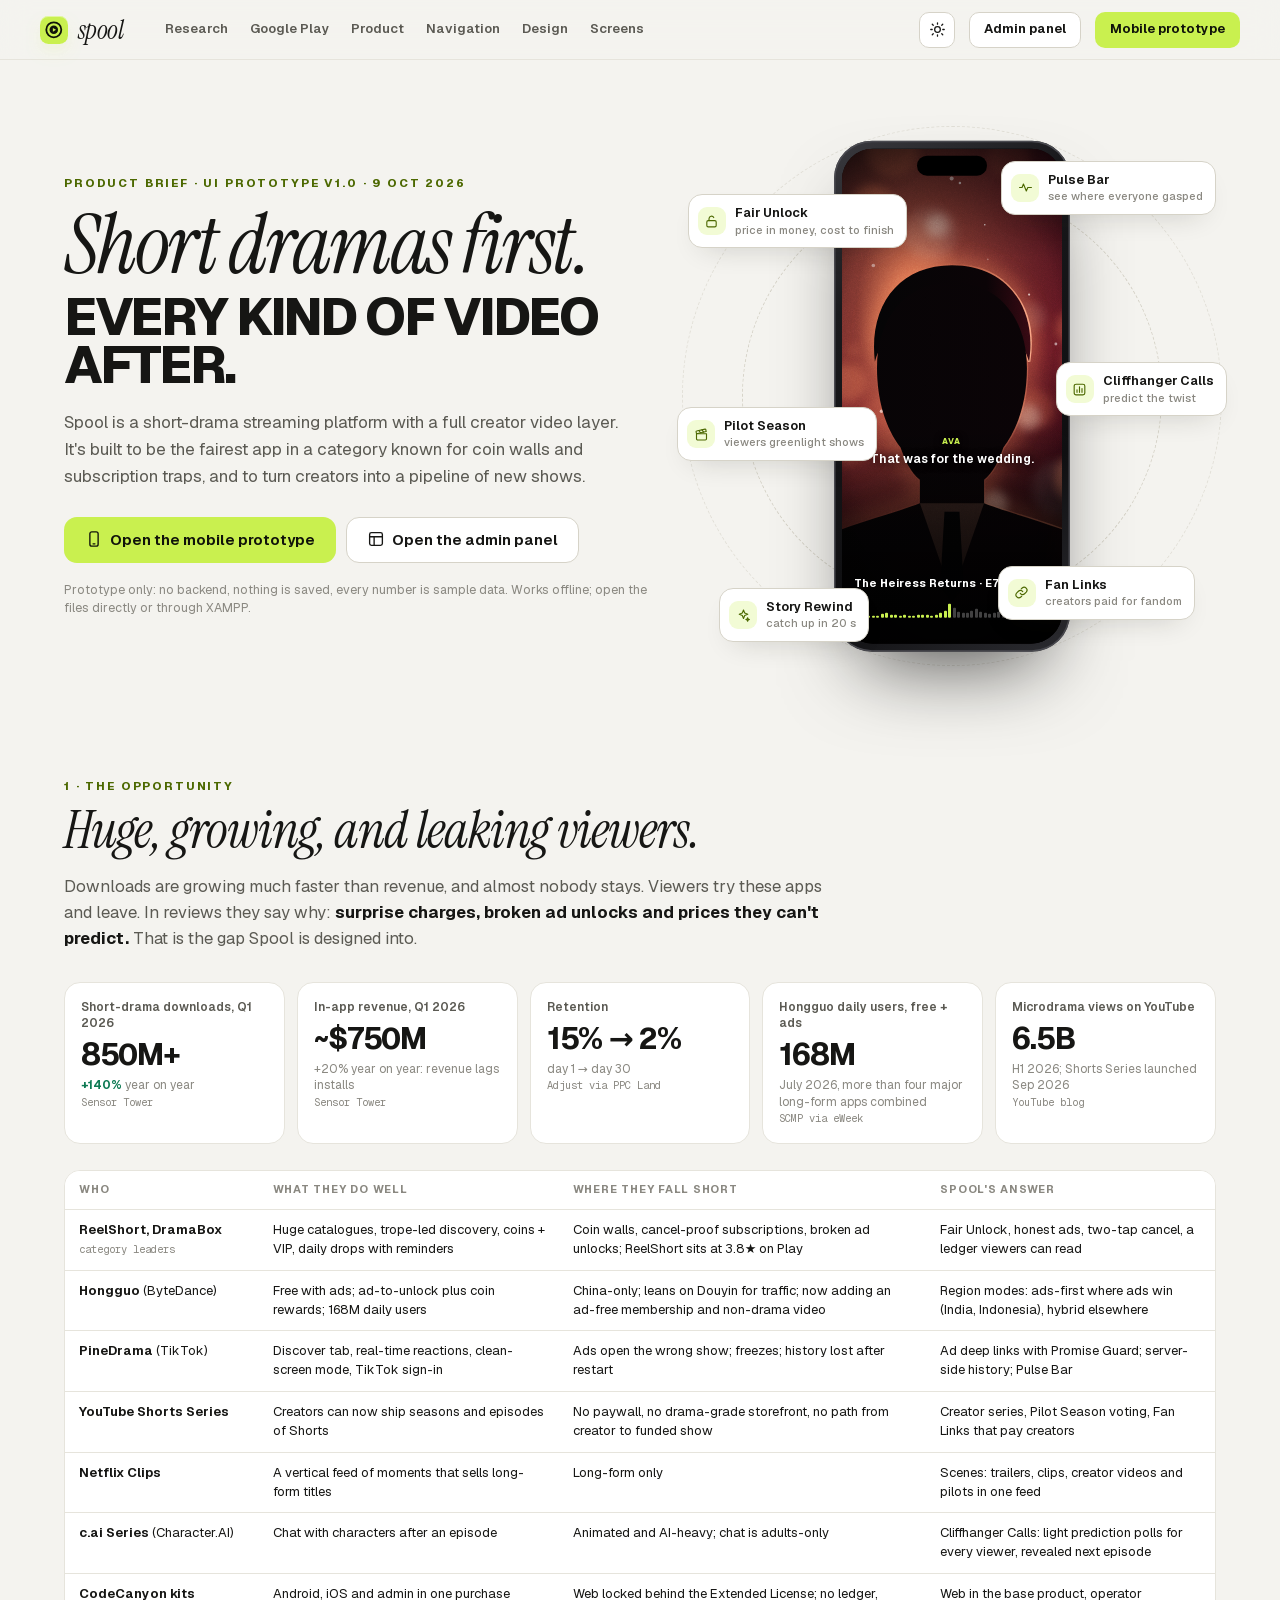
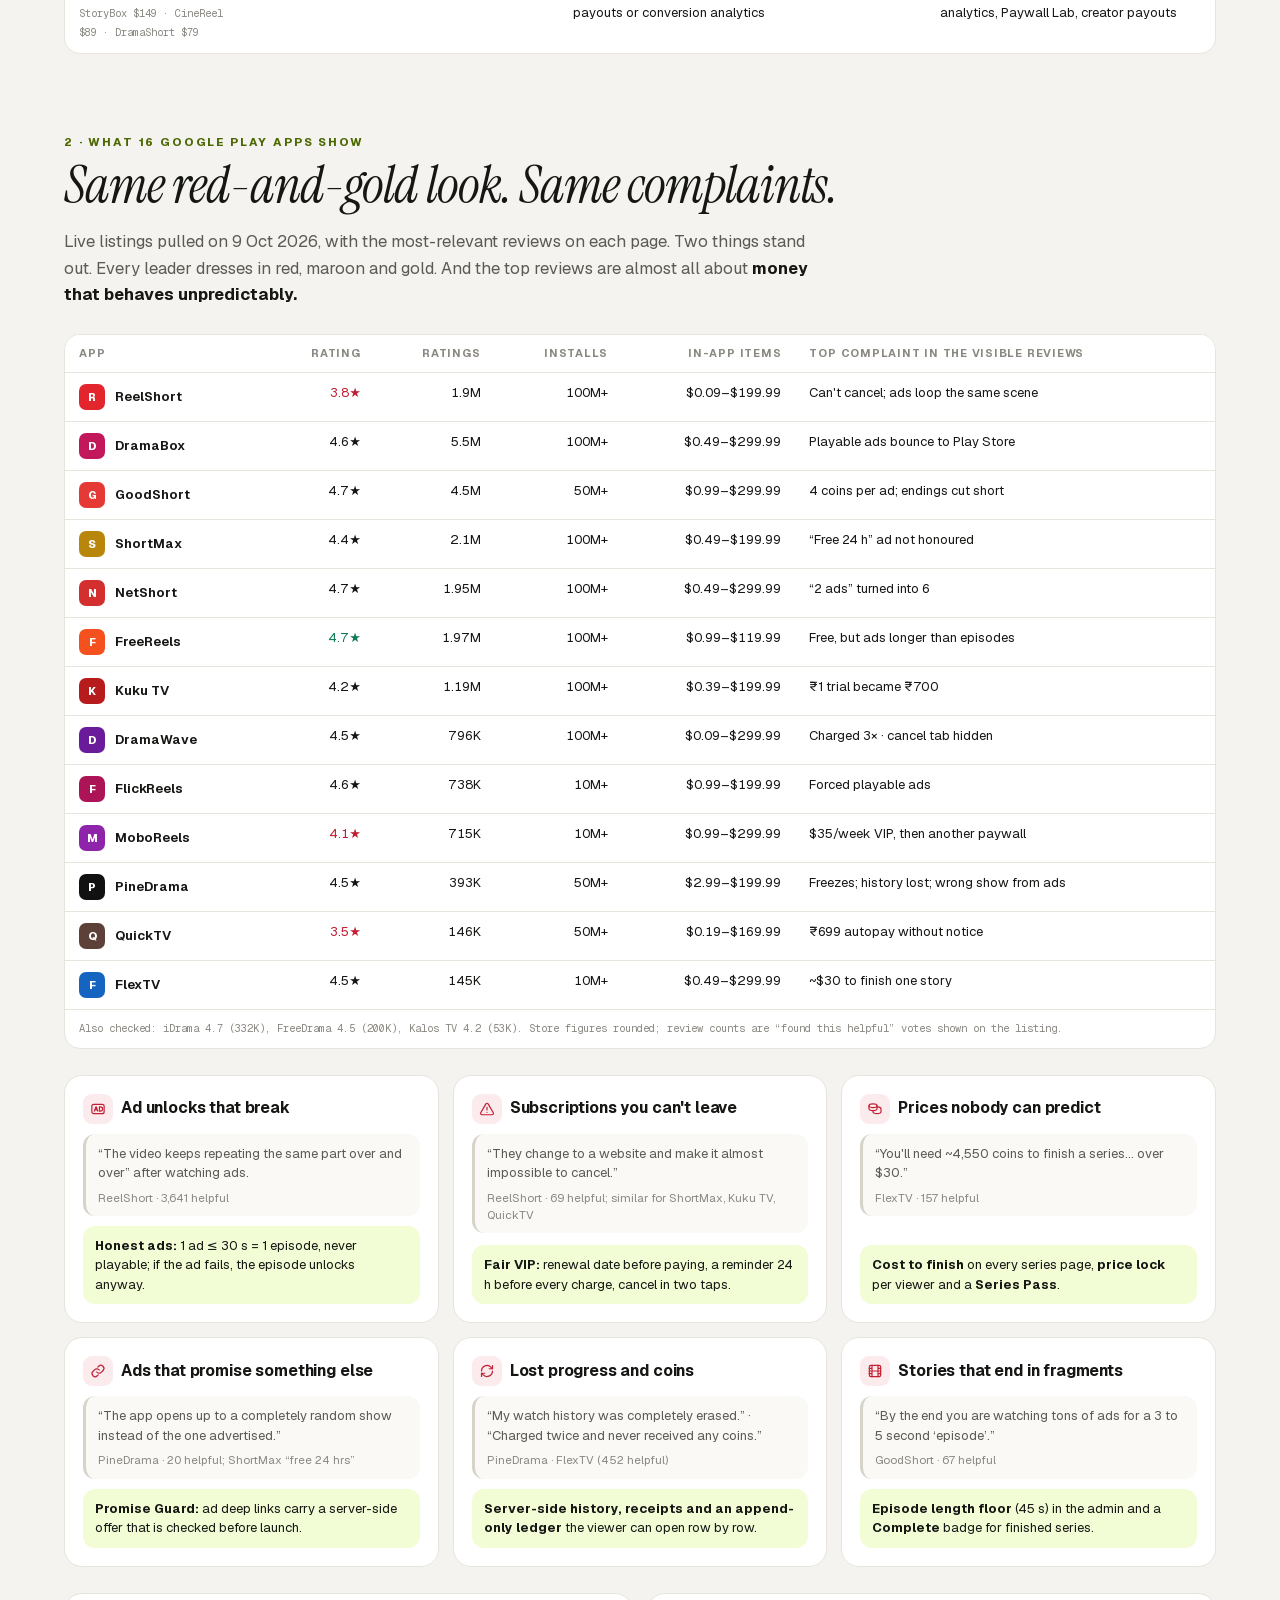
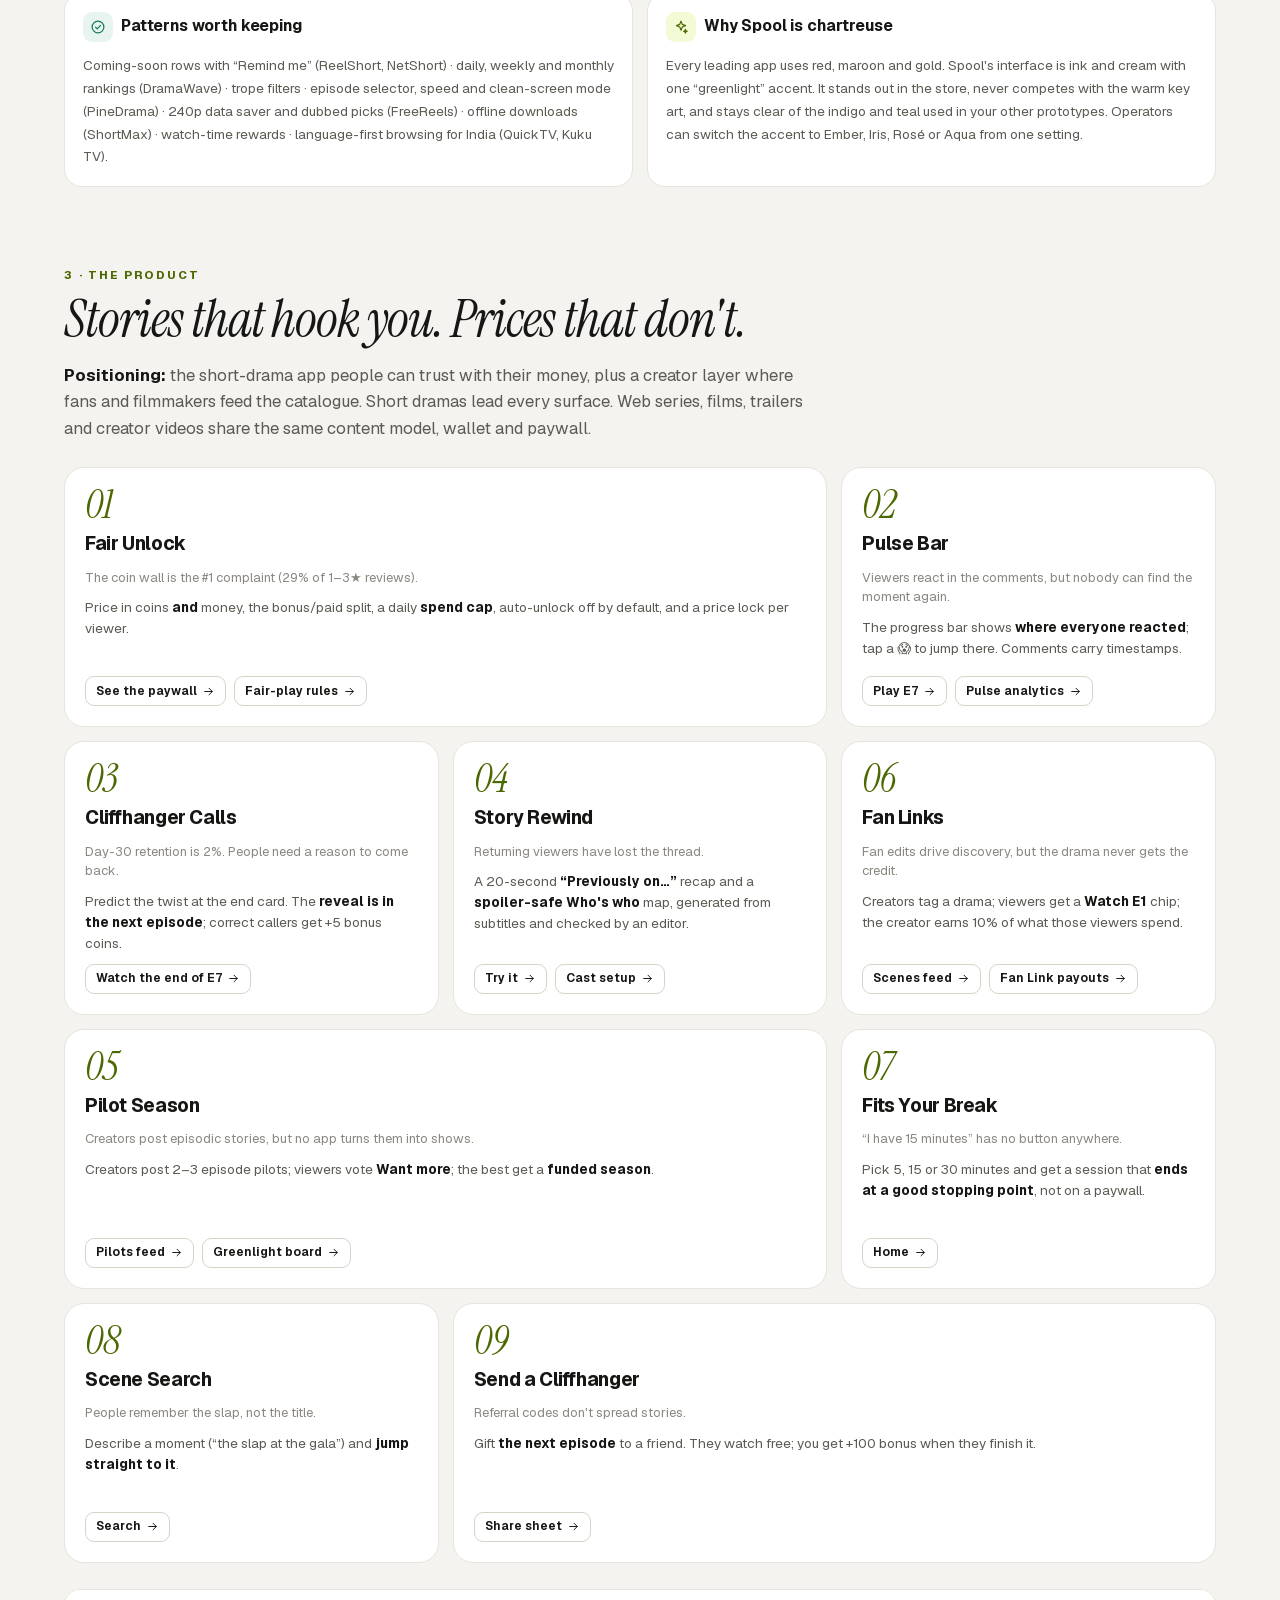
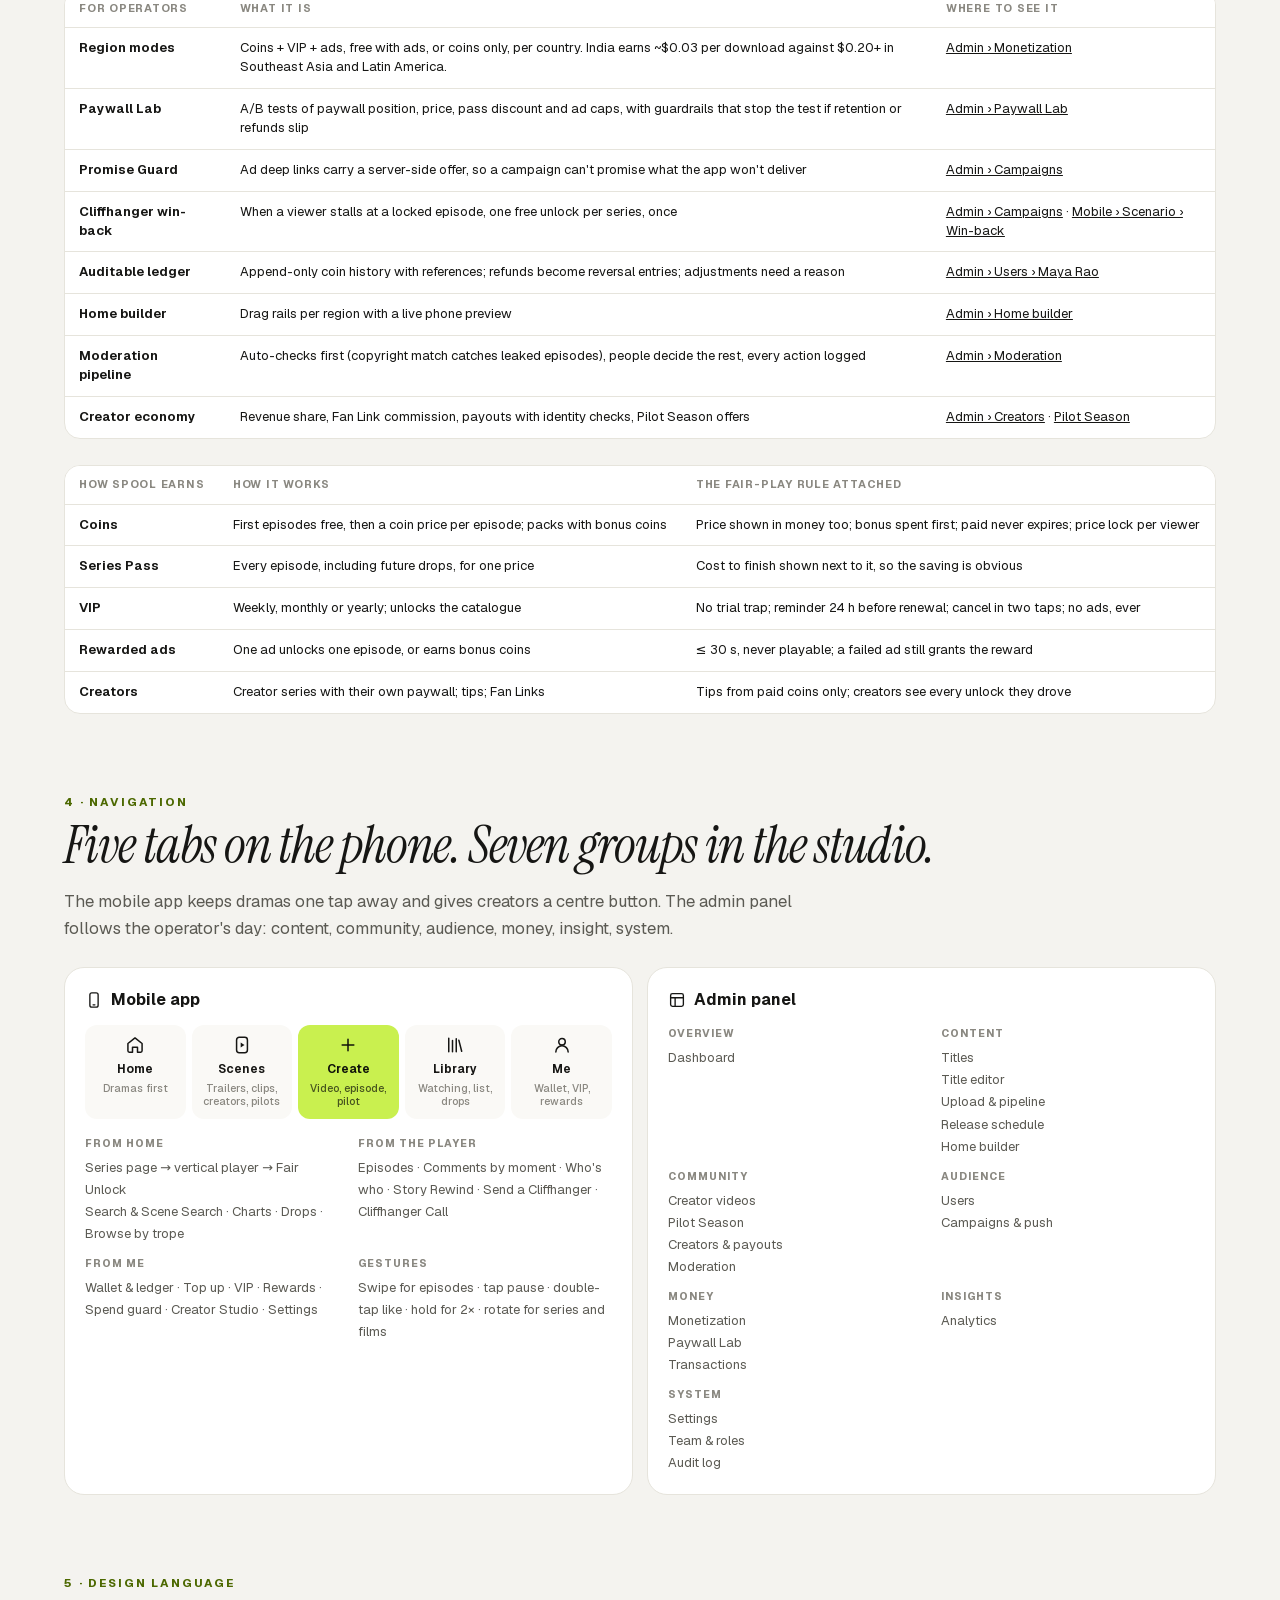
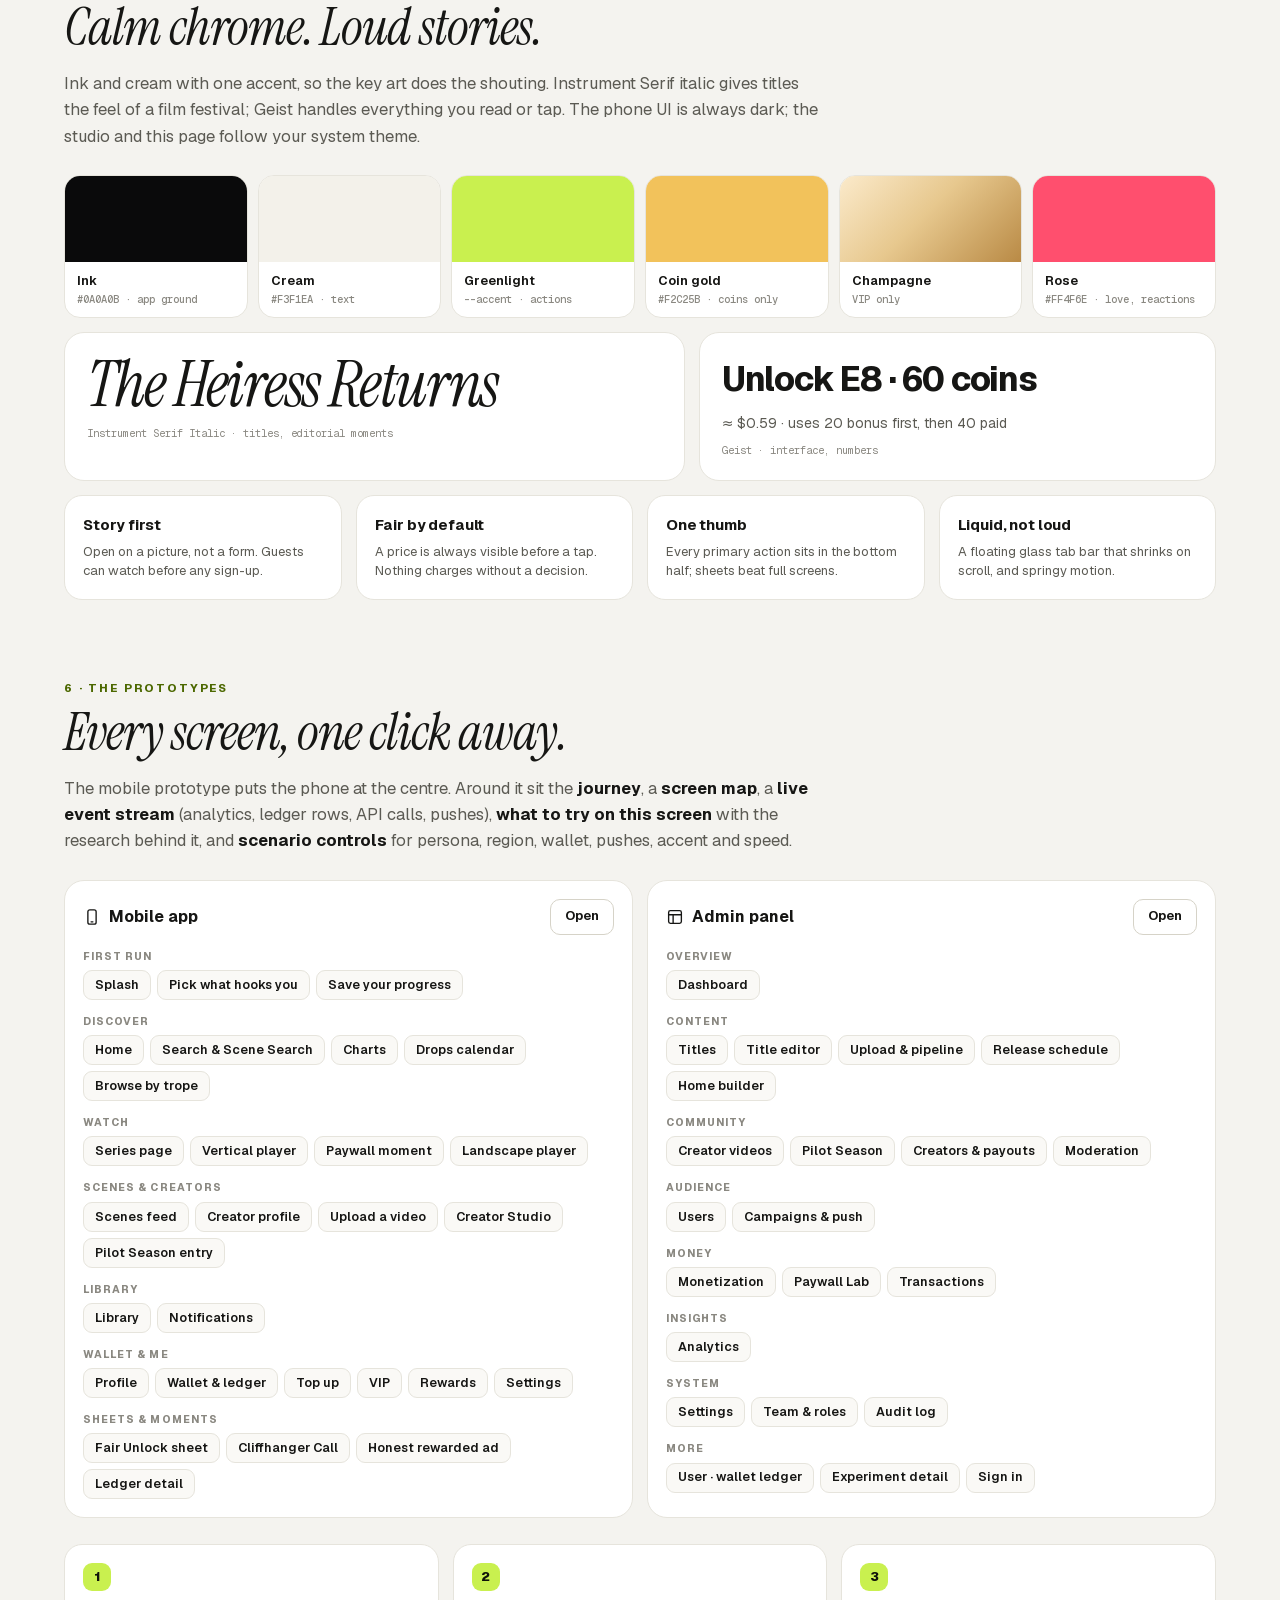
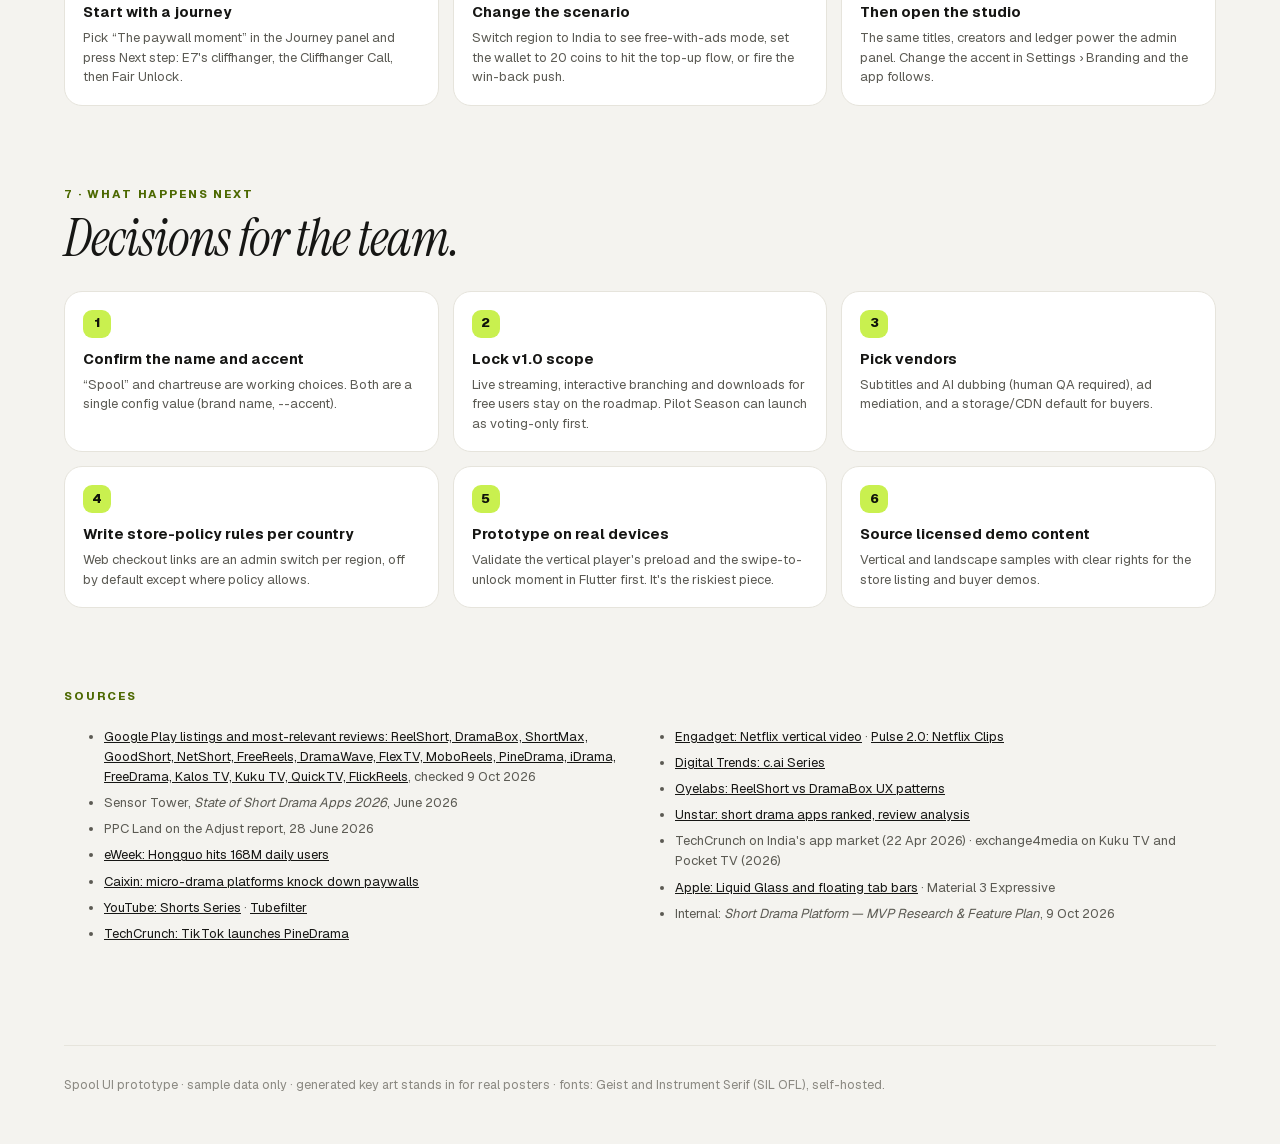
==== index.html @ 26a4f4c0 "feat: add mobile prototype, interactive UI components, admin panel, and icon assets" ====
<!doctype html>
<html lang="en" data-theme="auto">

<head>
  <meta charset="utf-8">
  <meta name="viewport" content="width=device-width, initial-scale=1">
  <title>Spool Product Brief</title>
  <meta name="description" content="Research, product definition and the two interactive prototypes (mobile app and admin panel) for Spool, a short-drama-first streaming platform with a creator video layer.">
  <script>
    (function () { try { var t = localStorage.getItem("spool-hub-theme"); if (t === "dark" || t === "light") document.documentElement.dataset.theme = t; var a = localStorage.getItem("spool-accent"); if (a && a !== "lime") document.documentElement.dataset.accent = a; } catch (e) { } })();
  </script>
  <link rel="stylesheet" href="assets/css/core.css">
  <link rel="stylesheet" href="assets/css/hub.css">
</head>

<body class="hub">
  <header class="hub-top">
    <a class="brand" href="#top"><span class="mark" id="hm"></span><span class="wordmark">spool</span></a>
    <nav aria-label="Sections">
      <a href="#research">Research</a><a href="#play">Google Play</a><a href="#product">Product</a><a href="#ia">Navigation</a><a href="#design">Design</a><a href="#screens">Screens</a>
    </nav>
    <span class="sp"></span>
    <button class="hb icon" id="themeBtn" type="button" aria-label="Toggle theme"></button>
    <a class="hb" href="admin.html">Admin panel</a>
    <a class="hb pri" href="mobile.html">Mobile prototype</a>
  </header>

  <main class="wrap" id="top">
    <!-- HERO -->
    <div class="hero2">
      <div>
        <div class="kick">Product brief · UI prototype v1.0 · 9 Oct 2026</div>
        <h1>Short dramas first.<em>Every kind of video after.</em></h1>
        <p>Spool is a short-drama streaming platform with a full creator video layer. It's built to be the fairest app in a category known for coin walls and subscription traps, and to turn creators into a pipeline of new shows.</p>
        <div class="ctas">
          <a class="hb pri lg" href="mobile.html"><span id="ic1"></span>Open the mobile prototype</a>
          <a class="hb lg" href="admin.html"><span id="ic2"></span>Open the admin panel</a>
        </div>
        <div class="meta">Prototype only: no backend, nothing is saved, every number is sample data. Works offline; open the files directly or through XAMPP.</div>
      </div>
      <div class="orbitvis" id="orbit" aria-hidden="true"></div>
    </div>

    <!-- RESEARCH -->
    <section class="blk" id="research">
      <div class="kick">1 · The opportunity</div>
      <h2 class="h">Huge, growing, and leaking viewers.</h2>
      <p class="lede">Downloads are growing much faster than revenue, and almost nobody stays. Viewers try these apps and leave. In reviews they say why: <b>surprise charges, broken ad unlocks and prices they can't predict.</b> That is the gap Spool is designed into.</p>
      <div class="stats5">
        <div class="stt"><div class="l">Short-drama downloads, Q1 2026</div><div class="v">850M+</div><div class="d"><b>+140%</b> year on year<br><span class="src">Sensor Tower</span></div></div>
        <div class="stt"><div class="l">In-app revenue, Q1 2026</div><div class="v">~$750M</div><div class="d">+20% year on year: revenue lags installs<br><span class="src">Sensor Tower</span></div></div>
        <div class="stt"><div class="l">Retention</div><div class="v">15% → 2%</div><div class="d">day 1 → day 30<br><span class="src">Adjust via PPC Land</span></div></div>
        <div class="stt"><div class="l">Hongguo daily users, free + ads</div><div class="v">168M</div><div class="d">July 2026, more than four major long-form apps combined<br><span class="src">SCMP via eWeek</span></div></div>
        <div class="stt"><div class="l">Microdrama views on YouTube</div><div class="v">6.5B</div><div class="d">H1 2026; Shorts Series launched Sep 2026<br><span class="src">YouTube blog</span></div></div>
      </div>
      <div class="tw">
        <table class="tb">
          <thead><tr><th>Who</th><th>What they do well</th><th>Where they fall short</th><th>Spool's answer</th></tr></thead>
          <tbody>
            <tr><td><b>ReelShort, DramaBox</b><br><span class="src">category leaders</span></td><td>Huge catalogues, trope-led discovery, coins + VIP, daily drops with reminders</td><td>Coin walls, cancel-proof subscriptions, broken ad unlocks; ReelShort sits at 3.8★ on Play</td><td>Fair Unlock, honest ads, two-tap cancel, a ledger viewers can read</td></tr>
            <tr><td><b>Hongguo</b> (ByteDance)</td><td>Free with ads; ad-to-unlock plus coin rewards; 168M daily users</td><td>China-only; leans on Douyin for traffic; now adding an ad-free membership and non-drama video</td><td>Region modes: ads-first where ads win (India, Indonesia), hybrid elsewhere</td></tr>
            <tr><td><b>PineDrama</b> (TikTok)</td><td>Discover tab, real-time reactions, clean-screen mode, TikTok sign-in</td><td>Ads open the wrong show; freezes; history lost after restart</td><td>Ad deep links with Promise Guard; server-side history; Pulse Bar</td></tr>
            <tr><td><b>YouTube Shorts Series</b></td><td>Creators can now ship seasons and episodes of Shorts</td><td>No paywall, no drama-grade storefront, no path from creator to funded show</td><td>Creator series, Pilot Season voting, Fan Links that pay creators</td></tr>
            <tr><td><b>Netflix Clips</b></td><td>A vertical feed of moments that sells long-form titles</td><td>Long-form only</td><td>Scenes: trailers, clips, creator videos and pilots in one feed</td></tr>
            <tr><td><b>c.ai Series</b> (Character.AI)</td><td>Chat with characters after an episode</td><td>Animated and AI-heavy; chat is adults-only</td><td>Cliffhanger Calls: light prediction polls for every viewer, revealed next episode</td></tr>
            <tr><td><b>CodeCanyon kits</b><br><span class="src">StoryBox $149 · CineReel $89 · DramaShort $79</span></td><td>Android, iOS and admin in one purchase</td><td>Web locked behind the Extended License; no ledger, payouts or conversion analytics</td><td>Web in the base product, operator analytics, Paywall Lab, creator payouts</td></tr>
          </tbody>
        </table>
      </div>
    </section>

    <!-- GOOGLE PLAY -->
    <section class="blk" id="play">
      <div class="kick">2 · What 16 Google Play apps show</div>
      <h2 class="h">Same red-and-gold look. Same complaints.</h2>
      <p class="lede">Live listings pulled on 9 Oct 2026, with the most-relevant reviews on each page. Two things stand out. Every leader dresses in red, maroon and gold. And the top reviews are almost all about <b>money that behaves unpredictably.</b></p>
      <div class="tw">
        <table class="tb" id="playTbl"></table>
      </div>
      <div class="cards3" id="complaints"></div>
      <div class="cards2">
        <div class="qc" style="gap:12px">
          <div class="t"><span class="ic" style="background:var(--green-soft);color:var(--green-ink)" id="ic3"></span>Patterns worth keeping</div>
          <div class="a" style="font-size:13.5px;color:var(--text-2);line-height:1.7">Coming-soon rows with “Remind me” (ReelShort, NetShort) · daily, weekly and monthly rankings (DramaWave) · trope filters · episode selector, speed and clean-screen mode (PineDrama) · 240p data saver and dubbed picks (FreeReels) · offline downloads (ShortMax) · watch-time rewards · language-first browsing for India (QuickTV, Kuku TV).</div>
        </div>
        <div class="qc" style="gap:12px">
          <div class="t"><span class="ic" style="background:var(--accent-soft);color:var(--accent-text)" id="ic4"></span>Why Spool is chartreuse</div>
          <div class="a" style="font-size:13.5px;color:var(--text-2);line-height:1.7">Every leading app uses red, maroon and gold. Spool's interface is ink and cream with one “greenlight” accent. It stands out in the store, never competes with the warm key art, and stays clear of the indigo and teal used in your other prototypes. Operators can switch the accent to Ember, Iris, Rosé or Aqua from one setting.</div>
        </div>
      </div>
    </section>

    <!-- PRODUCT -->
    <section class="blk" id="product">
      <div class="kick">3 · The product</div>
      <h2 class="h">Stories that hook you. Prices that don't.</h2>
      <p class="lede"><b>Positioning:</b> the short-drama app people can trust with their money, plus a creator layer where fans and filmmakers feed the catalogue. Short dramas lead every surface. Web series, films, trailers and creator videos share the same content model, wallet and paywall.</p>
      <div class="feats" id="feats"></div>
      <div class="tw">
        <table class="tb">
          <thead><tr><th>For operators</th><th>What it is</th><th>Where to see it</th></tr></thead>
          <tbody>
            <tr><td><b>Region modes</b></td><td>Coins + VIP + ads, free with ads, or coins only, per country. India earns ~$0.03 per download against $0.20+ in Southeast Asia and Latin America.</td><td><a href="admin.html#/monetization">Admin › Monetization</a></td></tr>
            <tr><td><b>Paywall Lab</b></td><td>A/B tests of paywall position, price, pass discount and ad caps, with guardrails that stop the test if retention or refunds slip</td><td><a href="admin.html#/paywall-lab/x-31">Admin › Paywall Lab</a></td></tr>
            <tr><td><b>Promise Guard</b></td><td>Ad deep links carry a server-side offer, so a campaign can't promise what the app won't deliver</td><td><a href="admin.html#/campaigns">Admin › Campaigns</a></td></tr>
            <tr><td><b>Cliffhanger win-back</b></td><td>When a viewer stalls at a locked episode, one free unlock per series, once</td><td><a href="admin.html#/campaigns">Admin › Campaigns</a> · <a href="mobile.html">Mobile › Scenario › Win-back</a></td></tr>
            <tr><td><b>Auditable ledger</b></td><td>Append-only coin history with references; refunds become reversal entries; adjustments need a reason</td><td><a href="admin.html#/users/u_10293">Admin › Users › Maya Rao</a></td></tr>
            <tr><td><b>Home builder</b></td><td>Drag rails per region with a live phone preview</td><td><a href="admin.html#/home-builder">Admin › Home builder</a></td></tr>
            <tr><td><b>Moderation pipeline</b></td><td>Auto-checks first (copyright match catches leaked episodes), people decide the rest, every action logged</td><td><a href="admin.html#/moderation">Admin › Moderation</a></td></tr>
            <tr><td><b>Creator economy</b></td><td>Revenue share, Fan Link commission, payouts with identity checks, Pilot Season offers</td><td><a href="admin.html#/creators?tab=payouts">Admin › Creators</a> · <a href="admin.html#/pilots">Pilot Season</a></td></tr>
          </tbody>
        </table>
      </div>
      <div class="tw">
        <table class="tb">
          <thead><tr><th>How Spool earns</th><th>How it works</th><th>The fair-play rule attached</th></tr></thead>
          <tbody>
            <tr><td><b>Coins</b></td><td>First episodes free, then a coin price per episode; packs with bonus coins</td><td>Price shown in money too; bonus spent first; paid never expires; price lock per viewer</td></tr>
            <tr><td><b>Series Pass</b></td><td>Every episode, including future drops, for one price</td><td>Cost to finish shown next to it, so the saving is obvious</td></tr>
            <tr><td><b>VIP</b></td><td>Weekly, monthly or yearly; unlocks the catalogue</td><td>No trial trap; reminder 24 h before renewal; cancel in two taps; no ads, ever</td></tr>
            <tr><td><b>Rewarded ads</b></td><td>One ad unlocks one episode, or earns bonus coins</td><td>≤ 30 s, never playable; a failed ad still grants the reward</td></tr>
            <tr><td><b>Creators</b></td><td>Creator series with their own paywall; tips; Fan Links</td><td>Tips from paid coins only; creators see every unlock they drove</td></tr>
          </tbody>
        </table>
      </div>
    </section>

    <!-- IA -->
    <section class="blk" id="ia">
      <div class="kick">4 · Navigation</div>
      <h2 class="h">Five tabs on the phone. Seven groups in the studio.</h2>
      <p class="lede">The mobile app keeps dramas one tap away and gives creators a centre button. The admin panel follows the operator's day: content, community, audience, money, insight, system.</p>
      <div class="ia">
        <div class="iacol"><h3 id="iaM">Mobile app</h3>
          <div class="tabsrow" id="tabsrow"></div>
          <div class="navg" style="margin-top:16px">
            <div><h4>From Home</h4>Series page → vertical player → Fair Unlock<br>Search & Scene Search · Charts · Drops · Browse by trope</div>
            <div><h4>From the player</h4>Episodes · Comments by moment · Who's who · Story Rewind · Send a Cliffhanger · Cliffhanger Call</div>
            <div><h4>From Me</h4>Wallet & ledger · Top up · VIP · Rewards · Spend guard · Creator Studio · Settings</div>
            <div><h4>Gestures</h4>Swipe for episodes · tap pause · double-tap like · hold for 2× · rotate for series and films</div>
          </div>
        </div>
        <div class="iacol"><h3 id="iaA">Admin panel</h3><div class="navg" id="adminNav"></div></div>
      </div>
    </section>

    <!-- DESIGN -->
    <section class="blk" id="design">
      <div class="kick">5 · Design language</div>
      <h2 class="h">Calm chrome. Loud stories.</h2>
      <p class="lede">Ink and cream with one accent, so the key art does the shouting. Instrument Serif italic gives titles the feel of a film festival; Geist handles everything you read or tap. The phone UI is always dark; the studio and this page follow your system theme.</p>
      <div class="swatches2">
        <div class="sw"><div class="c" style="background:#0A0A0B"></div><div class="t">Ink<small>#0A0A0B · app ground</small></div></div>
        <div class="sw"><div class="c" style="background:#F3F1EA"></div><div class="t">Cream<small>#F3F1EA · text</small></div></div>
        <div class="sw"><div class="c" style="background:var(--accent)"></div><div class="t">Greenlight<small>--accent · actions</small></div></div>
        <div class="sw"><div class="c" style="background:#F2C25B"></div><div class="t">Coin gold<small>#F2C25B · coins only</small></div></div>
        <div class="sw"><div class="c" style="background:linear-gradient(135deg,#FBEACB,#E7C88E 46%,#B98A45)"></div><div class="t">Champagne<small>VIP only</small></div></div>
        <div class="sw"><div class="c" style="background:#FF4F6E"></div><div class="t">Rose<small>#FF4F6E · love, reactions</small></div></div>
      </div>
      <div class="typo">
        <div><div class="big1">The Heiress Returns</div><div class="src" style="margin-top:10px">Instrument Serif Italic · titles, editorial moments</div></div>
        <div><div class="big2">Unlock E8 · 60 coins</div><div style="margin-top:8px;color:var(--text-2)">≈ $0.59 · uses 20 bonus first, then 40 paid</div><div class="src" style="margin-top:10px">Geist · interface, numbers</div></div>
      </div>
      <div class="principles">
        <div class="pr"><b>Story first</b><span>Open on a picture, not a form. Guests can watch before any sign-up.</span></div>
        <div class="pr"><b>Fair by default</b><span>A price is always visible before a tap. Nothing charges without a decision.</span></div>
        <div class="pr"><b>One thumb</b><span>Every primary action sits in the bottom half; sheets beat full screens.</span></div>
        <div class="pr"><b>Liquid, not loud</b><span>A floating glass tab bar that shrinks on scroll, and springy motion.</span></div>
      </div>
    </section>

    <!-- SCREENS -->
    <section class="blk" id="screens">
      <div class="kick">6 · The prototypes</div>
      <h2 class="h">Every screen, one click away.</h2>
      <p class="lede">The mobile prototype puts the phone at the centre. Around it sit the <b>journey</b>, a <b>screen map</b>, a <b>live event stream</b> (analytics, ledger rows, API calls, pushes), <b>what to try on this screen</b> with the research behind it, and <b>scenario controls</b> for persona, region, wallet, pushes, accent and speed.</p>
      <div class="screens" id="screenMap"></div>
      <div class="steps2">
        <div class="st2"><b>Start with a journey</b><span>Pick “The paywall moment” in the Journey panel and press Next step: E7's cliffhanger, the Cliffhanger Call, then Fair Unlock.</span></div>
        <div class="st2"><b>Change the scenario</b><span>Switch region to India to see free-with-ads mode, set the wallet to 20 coins to hit the top-up flow, or fire the win-back push.</span></div>
        <div class="st2"><b>Then open the studio</b><span>The same titles, creators and ledger power the admin panel. Change the accent in Settings › Branding and the app follows.</span></div>
      </div>
    </section>

    <!-- NEXT -->
    <section class="blk" id="next">
      <div class="kick">7 · What happens next</div>
      <h2 class="h">Decisions for the team.</h2>
      <div class="steps2">
        <div class="st2"><b>Confirm the name and accent</b><span>“Spool” and chartreuse are working choices. Both are a single config value (brand name, --accent).</span></div>
        <div class="st2"><b>Lock v1.0 scope</b><span>Live streaming, interactive branching and downloads for free users stay on the roadmap. Pilot Season can launch as voting-only first.</span></div>
        <div class="st2"><b>Pick vendors</b><span>Subtitles and AI dubbing (human QA required), ad mediation, and a storage/CDN default for buyers.</span></div>
        <div class="st2"><b>Write store-policy rules per country</b><span>Web checkout links are an admin switch per region, off by default except where policy allows.</span></div>
        <div class="st2"><b>Prototype on real devices</b><span>Validate the vertical player's preload and the swipe-to-unlock moment in Flutter first. It's the riskiest piece.</span></div>
        <div class="st2"><b>Source licensed demo content</b><span>Vertical and landscape samples with clear rights for the store listing and buyer demos.</span></div>
      </div>
    </section>

    <section class="blk" id="sources">
      <div class="kick">Sources</div>
      <ul class="sources">
        <li><a href="https://play.google.com/store/search?q=short%20drama&c=apps" rel="noopener">Google Play listings and most-relevant reviews: ReelShort, DramaBox, ShortMax, GoodShort, NetShort, FreeReels, DramaWave, FlexTV, MoboReels, PineDrama, iDrama, FreeDrama, Kalos TV, Kuku TV, QuickTV, FlickReels</a>, checked 9 Oct 2026</li>
        <li>Sensor Tower, <i>State of Short Drama Apps 2026</i>, June 2026</li>
        <li>PPC Land on the Adjust report, 28 June 2026</li>
        <li><a href="https://www.eweek.com/news/bytedance-hongguo-ai-short-drama-china-streaming-apac/" rel="noopener">eWeek: Hongguo hits 168M daily users</a></li>
        <li><a href="https://www.caixinglobal.com/2025-08-22/in-depth-micro-drama-platforms-knock-down-paywalls-as-viewers-lose-interest-102354440.html" rel="noopener">Caixin: micro-drama platforms knock down paywalls</a></li>
        <li><a href="https://blog.youtube/news-and-events/made-on-youtube-creators-shorts-series-tv-features/" rel="noopener">YouTube: Shorts Series</a> · <a href="https://www.tubefilter.com/2026/09/24/made-on-youtube-shorts-series-microdramas/amp/" rel="noopener">Tubefilter</a></li>
        <li><a href="https://techcrunch.com/2026/01/16/tiktok-quietly-launches-a-micro-drama-app-called-pinedrama/" rel="noopener">TechCrunch: TikTok launches PineDrama</a></li>
        <li><a href="https://engadget.com/entertainment/streaming/netflix-mobile-app-redesign-will-offer-deeper-integration-of-vertical-video-120000820.html" rel="noopener">Engadget: Netflix vertical video</a> · <a href="https://pulse2.com/netflix-launches-vertical-video-feed-and-redesigned-mobile-experience-for-members/amp/" rel="noopener">Pulse 2.0: Netflix Clips</a></li>
        <li><a href="https://www.digitaltrends.com/movies/character-ai-now-lets-you-watch-ai-microdrama-and-even-talk-to-the-cast/" rel="noopener">Digital Trends: c.ai Series</a></li>
        <li><a href="https://oyelabs.com/reelshort-vs-dramabox-what-keeps-users-watching/" rel="noopener">Oyelabs: ReelShort vs DramaBox UX patterns</a></li>
        <li><a href="https://unstar.app/blog/reelshort-dramabox-shortmax-goodshort-flextv-short-drama-apps-ranked-2026" rel="noopener">Unstar: short drama apps ranked, review analysis</a></li>
        <li>TechCrunch on India's app market (22 Apr 2026) · exchange4media on Kuku TV and Pocket TV (2026)</li>
        <li><a href="https://developer.apple.com/videos/play/wwdc2025/284/" rel="noopener">Apple: Liquid Glass and floating tab bars</a> · Material 3 Expressive</li>
        <li>Internal: <i>Short Drama Platform — MVP Research & Feature Plan</i>, 9 Oct 2026</li>
      </ul>
    </section>

    <footer class="hf">Spool UI prototype · sample data only · generated key art stands in for real posters · fonts: Geist and Instrument Serif (SIL OFL), self-hosted.</footer>
  </main>

  <script src="assets/js/icons.js"></script>
  <script src="assets/js/art.js"></script>
  <script src="assets/js/data.js"></script>
  <script>
    (function () {
      "use strict";
      var S = window.SPOOL, T = S.T, ic = window.ic;
      var $ = function (s) { return document.querySelector(s); };
      $("#hm").innerHTML = brandMark(19);
      $("#ic1").innerHTML = ic("phone", 18); $("#ic2").innerHTML = ic("layout", 18);
      $("#ic3").innerHTML = ic("checkc", 16); $("#ic4").innerHTML = ic("sparkle", 16);
      $("#iaM").innerHTML = ic("phone", 18) + "Mobile app"; $("#iaA").innerHTML = ic("layout", 18) + "Admin panel";

      /* theme toggle: auto → dark → light */
      var root = document.documentElement;
      function paintTheme() { $("#themeBtn").innerHTML = ic(root.dataset.theme === "light" ? "moon" : "sun", 17); }
      $("#themeBtn").onclick = function () {
        var dark = root.dataset.theme === "dark" || (root.dataset.theme === "auto" && !matchMedia("(prefers-color-scheme: light)").matches);
        root.dataset.theme = dark ? "light" : "dark";
        try { localStorage.setItem("spool-hub-theme", root.dataset.theme); } catch (e) { }
        paintTheme();
      };
      paintTheme();

      /* hero: the phone at the centre, product ideas in orbit */
      var heat = S.SCRIPT["heiress:7"].heat, max = Math.max.apply(null, heat);
      var bars = heat.map(function (v, i) { return '<i style="height:' + Math.max(10, v / max * 100) + '%" class="' + (i < 22 ? "p" : v / max > .55 ? "h" : "") + '"></i>'; }).join("");
      var sats = [["unlock", "Fair Unlock", "price in money, cost to finish", "left:0;top:14%"], ["pulse", "Pulse Bar", "see where everyone gasped", "right:0;top:8%"], ["clapper", "Pilot Season", "viewers greenlight shows", "left:-2%;top:52%"], ["poll", "Cliffhanger Calls", "predict the twist", "right:-2%;top:44%"], ["sparkle", "Story Rewind", "catch up in 20 s", "left:6%;bottom:6%"], ["link", "Fan Links", "creators paid for fandom", "right:4%;bottom:10%"]];
      $("#orbit").innerHTML = '<div class="ring" style="width:420px;height:420px"></div><div class="ring" style="width:540px;height:540px;opacity:.6"></div>' +
        '<div class="mini"><div class="s"><div class="isl"></div><img src="' + Art.scene(T.heiress, 7, 0) + '" alt=""><div class="g"></div>' +
        '<div class="sub"><small>AVA</small>That was for the wedding.</div><div class="ttl">The Heiress Returns · E7</div><div class="pb">' + bars + "</div></div></div>" +
        sats.map(function (s, i) { return '<div class="sat2' + (i > 3 ? " hide-sm" : "") + '" style="' + s[3] + '"><span class="ic">' + ic(s[0], 15) + "</span><span>" + s[1] + "<small>" + s[2] + "</small></span></div>"; }).join("");

      /* Google Play table (live listing data, 9 Oct 2026) */
      var play = [
        ["ReelShort", "#E3262E", 3.8, "1.9M", "100M+", "$0.09–$199.99", "Can't cancel; ads loop the same scene", "bad"],
        ["DramaBox", "#C2185B", 4.6, "5.5M", "100M+", "$0.49–$299.99", "Playable ads bounce to Play Store", ""],
        ["GoodShort", "#E53935", 4.7, "4.5M", "50M+", "$0.99–$299.99", "4 coins per ad; endings cut short", ""],
        ["ShortMax", "#B8860B", 4.4, "2.1M", "100M+", "$0.49–$199.99", "“Free 24 h” ad not honoured", ""],
        ["NetShort", "#D32F2F", 4.7, "1.95M", "100M+", "$0.49–$299.99", "“2 ads” turned into 6", ""],
        ["FreeReels", "#F4511E", 4.7, "1.97M", "100M+", "$0.99–$119.99", "Free, but ads longer than episodes", "good"],
        ["Kuku TV", "#B71C1C", 4.2, "1.19M", "100M+", "$0.39–$199.99", "₹1 trial became ₹700", ""],
        ["DramaWave", "#6A1B9A", 4.5, "796K", "100M+", "$0.09–$299.99", "Charged 3× · cancel tab hidden", ""],
        ["FlickReels", "#AD1457", 4.6, "738K", "10M+", "$0.99–$199.99", "Forced playable ads", ""],
        ["MoboReels", "#8E24AA", 4.1, "715K", "10M+", "$0.99–$299.99", "$35/week VIP, then another paywall", "bad"],
        ["PineDrama", "#111111", 4.5, "393K", "50M+", "$2.99–$199.99", "Freezes; history lost; wrong show from ads", ""],
        ["QuickTV", "#5D4037", 3.5, "146K", "50M+", "$0.19–$169.99", "₹699 autopay without notice", "bad"],
        ["FlexTV", "#1565C0", 4.5, "145K", "10M+", "$0.49–$299.99", "~$30 to finish one story", ""]
      ];
      $("#playTbl").innerHTML = "<thead><tr><th>App</th><th class=\"r\">Rating</th><th class=\"r\">Ratings</th><th class=\"r\">Installs</th><th class=\"r\">In-app items</th><th>Top complaint in the visible reviews</th></tr></thead><tbody>" +
        play.map(function (p) { return '<tr><td><div class="app"><i style="background:' + p[1] + '">' + p[0][0] + "</i><b>" + p[0] + '</b></div></td><td class="r ' + p[7] + '">' + p[2].toFixed(1) + '★</td><td class="r">' + p[3] + '</td><td class="r">' + p[4] + '</td><td class="r">' + p[5] + "</td><td>" + p[6] + "</td></tr>"; }).join("") +
        '<tr><td colspan="6" class="src">Also checked: iDrama 4.7 (332K), FreeDrama 4.5 (200K), Kalos TV 4.2 (53K). Store figures rounded; review counts are “found this helpful” votes shown on the listing.</td></tr></tbody>';

      /* complaint → design answer */
      var C = [
        ["ad", "Ad unlocks that break", "“The video keeps repeating the same part over and over” after watching ads.", "ReelShort · 3,641 helpful", "<b>Honest ads:</b> 1 ad ≤ 30 s = 1 episode, never playable; if the ad fails, the episode unlocks anyway."],
        ["alert", "Subscriptions you can't leave", "“They change to a website and make it almost impossible to cancel.”", "ReelShort · 69 helpful; similar for ShortMax, Kuku TV, QuickTV", "<b>Fair VIP:</b> renewal date before paying, a reminder 24 h before every charge, cancel in two taps."],
        ["coins", "Prices nobody can predict", "“You'll need ~4,550 coins to finish a series… over $30.”", "FlexTV · 157 helpful", "<b>Cost to finish</b> on every series page, <b>price lock</b> per viewer and a <b>Series Pass</b>."],
        ["link", "Ads that promise something else", "“The app opens up to a completely random show instead of the one advertised.”", "PineDrama · 20 helpful; ShortMax “free 24 hrs”", "<b>Promise Guard:</b> ad deep links carry a server-side offer that is checked before launch."],
        ["refresh", "Lost progress and coins", "“My watch history was completely erased.” · “Charged twice and never received any coins.”", "PineDrama · FlexTV (452 helpful)", "<b>Server-side history, receipts and an append-only ledger</b> the viewer can open row by row."],
        ["film", "Stories that end in fragments", "“By the end you are watching tons of ads for a 3 to 5 second ‘episode’.”", "GoodShort · 67 helpful", "<b>Episode length floor</b> (45 s) in the admin and a <b>Complete</b> badge for finished series."]
      ];
      $("#complaints").innerHTML = C.map(function (c) { return '<div class="qc"><div class="t"><span class="ic">' + ic(c[0], 16) + "</span>" + c[1] + "</div><blockquote>" + c[2] + "<cite>" + c[3] + '</cite></blockquote><div class="fix">' + c[4] + "</div></div>"; }).join("");

      /* signature features with deep links into both prototypes */
      var F = [
        ["Fair Unlock", "The coin wall is the #1 complaint (29% of 1–3★ reviews).", "Price in coins <b>and</b> money, the bonus/paid split, a daily <b>spend cap</b>, auto-unlock off by default, and a price lock per viewer.", [["See the paywall", "mobile.html#/player/heiress/8"], ["Fair-play rules", "admin.html#/monetization?tab=fair"]], true],
        ["Pulse Bar", "Viewers react in the comments, but nobody can find the moment again.", "The progress bar shows <b>where everyone reacted</b>; tap a 😱 to jump there. Comments carry timestamps.", [["Play E7", "mobile.html#/player/heiress/7/30"], ["Pulse analytics", "admin.html#/titles/heiress?tab=analytics"]]],
        ["Cliffhanger Calls", "Day-30 retention is 2%. People need a reason to come back.", "Predict the twist at the end card. The <b>reveal is in the next episode</b>; correct callers get +5 bonus coins.", [["Watch the end of E7", "mobile.html#/player/heiress/7/76"]]],
        ["Story Rewind", "Returning viewers have lost the thread.", "A 20-second <b>“Previously on…”</b> recap and a <b>spoiler-safe Who's who</b> map, generated from subtitles and checked by an editor.", [["Try it", "mobile.html#/series/crown"], ["Cast setup", "admin.html#/titles/heiress?tab=cast"]]],
        ["Pilot Season", "Creators post episodic stories, but no app turns them into shows.", "Creators post 2–3 episode pilots; viewers vote <b>Want more</b>; the best get a <b>funded season</b>.", [["Pilots feed", "mobile.html#/scenes/pilots"], ["Greenlight board", "admin.html#/pilots"]], true],
        ["Fan Links", "Fan edits drive discovery, but the drama never gets the credit.", "Creators tag a drama; viewers get a <b>Watch E1</b> chip; the creator earns 10% of what those viewers spend.", [["Scenes feed", "mobile.html#/scenes"], ["Fan Link payouts", "admin.html#/creators?tab=fanlinks"]]],
        ["Fits Your Break", "“I have 15 minutes” has no button anywhere.", "Pick 5, 15 or 30 minutes and get a session that <b>ends at a good stopping point</b>, not on a paywall.", [["Home", "mobile.html#/home"]]],
        ["Scene Search", "People remember the slap, not the title.", "Describe a moment (“the slap at the gala”) and <b>jump straight to it</b>.", [["Search", "mobile.html#/search"]]],
        ["Send a Cliffhanger", "Referral codes don't spread stories.", "Gift <b>the next episode</b> to a friend. They watch free; you get +100 bonus when they finish it.", [["Share sheet", "mobile.html#/series/heiress"]], true]
      ];
      $("#feats").innerHTML = F.map(function (f, i) { return '<div class="fc' + (f[4] ? " big" : "") + '"><div class="n">' + String(i + 1).padStart(2, "0") + "</div><h3>" + f[0] + '</h3><div class="p">' + f[1] + '</div><div class="a">' + f[2] + '</div><div class="links">' + f[3].map(function (l) { return '<a href="' + l[1] + '">' + l[0] + " " + ic("arrowr", 13) + "</a>"; }).join("") + "</div></div>"; }).join("");

      /* IA */
      $("#tabsrow").innerHTML = [["home", "Home", "Dramas first"], ["scenes", "Scenes", "Trailers, clips, creators, pilots"], ["plus", "Create", "Video, episode, pilot"], ["library", "Library", "Watching, list, drops"], ["user", "Me", "Wallet, VIP, rewards"]].map(function (t, i) { return '<div class="' + (i === 2 ? "c" : "") + '">' + ic(t[0], 20) + t[1] + "<small>" + t[2] + "</small></div>"; }).join("");
      $("#adminNav").innerHTML = S.SITEMAP.admin.map(function (g) { return "<div><h4>" + g.g + "</h4>" + g.items.map(function (i) { return '<a href="admin.html#/' + i[0] + '" style="color:inherit;text-decoration:none">' + i[1] + "</a>"; }).join("<br>") + "</div>"; }).join("");

      /* screen map */
      var mob = S.SITEMAP.mobile.map(function (g) { return "<h4>" + g.g + '</h4><div class="ls">' + g.items.map(function (i) { return '<a href="mobile.html#/' + i[0] + '">' + i[1] + "</a>"; }).join("") + "</div>"; }).join("");
      var adm = S.SITEMAP.admin.map(function (g) { return "<h4>" + g.g + '</h4><div class="ls">' + g.items.map(function (i) { return '<a href="admin.html#/' + i[0] + '">' + i[1] + "</a>"; }).join("") + "</div>"; }).join("") +
        '<h4>More</h4><div class="ls"><a href="admin.html#/users/u_10293">User · wallet ledger</a><a href="admin.html#/paywall-lab/x-31">Experiment detail</a><a href="admin.html#/login">Sign in</a></div>';
      $("#screenMap").innerHTML = '<div class="sgr"><h3>' + ic("phone", 18) + 'Mobile app<a class="hb" href="mobile.html">Open</a></h3>' + mob + '<h4>Sheets & moments</h4><div class="ls"><a href="mobile.html#/player/heiress/8">Fair Unlock sheet</a><a href="mobile.html#/player/heiress/7/76">Cliffhanger Call</a><a href="mobile.html#/rewards">Honest rewarded ad</a><a href="mobile.html#/wallet">Ledger detail</a></div></div>' +
        '<div class="sgr"><h3>' + ic("layout", 18) + 'Admin panel<a class="hb" href="admin.html">Open</a></h3>' + adm + "</div>";
    })();
  </script>
</body>

</html>
---- assets/css/core.css ----
/* ==========================================================================
   Spool — shared design system
   --------------------------------------------------------------------------
   One file of tokens and primitives used by the hub, the mobile app and the
   admin panel, so the three read as one product.

   Why chartreuse: every top short-drama app on Google Play dresses in red,
   maroon and gold. Spool's chrome is ink and cream with one "greenlight"
   accent, so the interface never competes with the warm key art and the
   product is recognisable at a glance. The accent is a variable: operators
   rebrand by changing --accent (see [data-accent] below).
   ========================================================================== */

/* ---------- fonts (self-hosted, SIL OFL) ---------- */
@font-face {
  font-family: "Geist";
  src: url("../fonts/geist-latin.woff2") format("woff2");
  font-weight: 300 800;
  font-style: normal;
  font-display: swap;
  unicode-range: U+0000-00FF, U+0131, U+0152-0153, U+02BB-02BC, U+02C6, U+02DA, U+02DC, U+0304, U+0308, U+0329, U+2000-206F, U+20AC, U+2122, U+2191, U+2193, U+2212, U+2215, U+FEFF, U+FFFD;
}
@font-face {
  font-family: "Geist";
  src: url("../fonts/geist-latin-ext.woff2") format("woff2");
  font-weight: 300 800;
  font-style: normal;
  font-display: swap;
  unicode-range: U+0100-02BA, U+02BD-02C5, U+02C7-02CC, U+02CE-02D7, U+02DD-02FF, U+1D00-1DBF, U+1E00-1E9F, U+1EF2-1EFF, U+2020, U+20A0-20AB, U+20AD-20C4, U+2113, U+2C60-2C7F, U+A720-A7FF;
}
@font-face {
  font-family: "Geist Mono";
  src: url("../fonts/geist-mono-latin.woff2") format("woff2");
  font-weight: 400 600;
  font-style: normal;
  font-display: swap;
}
@font-face {
  font-family: "Instrument Serif";
  src: url("../fonts/instrument-serif-latin.woff2") format("woff2");
  font-weight: 400;
  font-style: normal;
  font-display: swap;
}
@font-face {
  font-family: "Instrument Serif";
  src: url("../fonts/instrument-serif-italic-latin.woff2") format("woff2");
  font-weight: 400;
  font-style: italic;
  font-display: swap;
}

/* ---------- tokens ---------- */
:root {
  --f-ui: "Geist", ui-sans-serif, system-ui, -apple-system, "Segoe UI", Roboto, "Noto Sans Devanagari", sans-serif;
  --f-display: "Instrument Serif", "Iowan Old Style", "Palatino Linotype", Georgia, serif;
  --f-mono: "Geist Mono", ui-monospace, "SF Mono", Menlo, Consolas, monospace;

  /* Accent: the one action colour. Text on an accent fill is always ink. */
  --accent: #C9F04F;
  --accent-2: #DDF98A;
  --accent-ink: #10130A;
  --accent-rgb: 201, 240, 79;
  --accent-soft: rgba(var(--accent-rgb), .13);
  --accent-line: rgba(var(--accent-rgb), .38);
  --accent-text: #D4F574;

  /* Fixed meaning colours */
  --rose: #FF4F6E;      /* love, reactions, live */
  --gold: #F2C25B;      /* coins, always with the play-coin glyph */
  --gold-2: #FFDA8A;
  --vip: #F1DDB3;       /* VIP, always with the crown */
  --vip-grad: linear-gradient(135deg, #FBEACB 0%, #E7C88E 46%, #B98A45 100%);
  --green: #2FCB8C;     /* success, completed */
  --amber: #FFB23F;     /* warning, pending */
  --red: #FF4D5E;       /* danger, error */
  --blue: #5AA9FF;      /* info */
  --violet: #A98BFF;    /* AI-assisted features */

  --r-xs: 8px;
  --r-sm: 12px;
  --r-md: 16px;
  --r-lg: 22px;
  --r-xl: 28px;
  --r-pill: 999px;

  --ease: cubic-bezier(.22, 1, .36, 1);
  --ease-spring: cubic-bezier(.34, 1.4, .64, 1);
  --t1: .14s;
  --t2: .26s;
  --t3: .42s;

  /* dark ("ink") is the default; light ("paper") below */
  color-scheme: dark;
  --bg: #0A0A0B;
  --bg-2: #0F0F11;
  --surface: #151517;
  --surface-2: #1C1C1F;
  --surface-3: #27272B;
  --line: rgba(240, 238, 230, .08);
  --line-2: rgba(240, 238, 230, .15);
  --text: #F3F1EA;
  --text-2: #B4B1A8;
  --text-3: #7D7B74;
  --shadow-1: 0 1px 2px rgba(0, 0, 0, .4);
  --shadow-2: 0 12px 32px -14px rgba(0, 0, 0, .75);
  --shadow-3: 0 34px 90px -30px rgba(0, 0, 0, .9);
  --gold-soft: rgba(242, 194, 91, .13);
  --rose-soft: rgba(255, 79, 110, .14);
  --green-soft: rgba(47, 203, 140, .14);
  --amber-soft: rgba(255, 178, 63, .14);
  --red-soft: rgba(255, 77, 94, .14);
  --blue-soft: rgba(90, 169, 255, .14);
  --violet-soft: rgba(169, 139, 255, .15);
  --gold-ink: var(--gold);
  --rose-ink: #FF7790;
  --green-ink: #4BDDA2;
  --amber-ink: #FFC266;
  --red-ink: #FF7380;
  --blue-ink: #7DBBFF;
  --violet-ink: #BCA5FF;
}

/* Paper theme, used by the admin panel and the hub when chosen or when the
   OS asks for light. The app's player stays dark by design. */
:root[data-theme="light"] {
  color-scheme: light;
  --bg: #F4F3EF;
  --bg-2: #ECEBE5;
  --surface: #FFFFFF;
  --surface-2: #FAF9F6;
  --surface-3: #EFEEE8;
  --line: #E6E4DC;
  --line-2: #D6D3C8;
  --text: #161614;
  --text-2: #5B5A53;
  --text-3: #8A8881;
  --shadow-1: 0 1px 2px rgba(30, 28, 20, .06);
  --shadow-2: 0 12px 30px -16px rgba(30, 28, 20, .24);
  --shadow-3: 0 30px 80px -36px rgba(30, 28, 20, .38);
  --accent-soft: rgba(var(--accent-rgb), .24);
  --accent-line: rgba(var(--accent-rgb), .7);
  --accent-text: #4C6800;
  --gold-soft: rgba(200, 145, 40, .13);
  --rose-soft: rgba(220, 40, 80, .09);
  --green-soft: rgba(20, 150, 100, .1);
  --amber-soft: rgba(214, 133, 0, .12);
  --red-soft: rgba(214, 38, 58, .09);
  --blue-soft: rgba(40, 120, 220, .09);
  --violet-soft: rgba(110, 80, 220, .1);
  --gold-ink: #8E5F0B;
  --rose-ink: #C21E4A;
  --green-ink: #0F7A54;
  --amber-ink: #985A00;
  --red-ink: #C21F33;
  --blue-ink: #1F64B8;
  --violet-ink: #5B3FC4;
}
@media (prefers-color-scheme: light) {
  :root[data-theme="auto"] {
    color-scheme: light;
    --bg: #F4F3EF;
    --bg-2: #ECEBE5;
    --surface: #FFFFFF;
    --surface-2: #FAF9F6;
    --surface-3: #EFEEE8;
    --line: #E6E4DC;
    --line-2: #D6D3C8;
    --text: #161614;
    --text-2: #5B5A53;
    --text-3: #8A8881;
    --shadow-1: 0 1px 2px rgba(30, 28, 20, .06);
    --shadow-2: 0 12px 30px -16px rgba(30, 28, 20, .24);
    --shadow-3: 0 30px 80px -36px rgba(30, 28, 20, .38);
    --accent-soft: rgba(var(--accent-rgb), .24);
    --accent-line: rgba(var(--accent-rgb), .7);
    --accent-text: #4C6800;
    --gold-soft: rgba(200, 145, 40, .13);
    --rose-soft: rgba(220, 40, 80, .09);
    --green-soft: rgba(20, 150, 100, .1);
    --amber-soft: rgba(214, 133, 0, .12);
    --red-soft: rgba(214, 38, 58, .09);
    --blue-soft: rgba(40, 120, 220, .09);
    --violet-soft: rgba(110, 80, 220, .1);
    --gold-ink: #8E5F0B;
    --rose-ink: #C21E4A;
    --green-ink: #0F7A54;
    --amber-ink: #985A00;
    --red-ink: #C21F33;
    --blue-ink: #1F64B8;
    --violet-ink: #5B3FC4;
  }
}

/* White-label accents. Each keeps ink text on the fill (all pass AA). */
[data-accent="ember"] { --accent: #FF6A45; --accent-2: #FF9575; --accent-rgb: 255, 106, 69; --accent-text: #FF8A6A; --accent-ink: #1A0700; }
[data-accent="iris"]  { --accent: #9C8CFF; --accent-2: #BDB2FF; --accent-rgb: 156, 140, 255; --accent-text: #B4A8FF; --accent-ink: #0D0A1F; }
[data-accent="rose"]  { --accent: #FF7FA6; --accent-2: #FFA9C3; --accent-rgb: 255, 127, 166; --accent-text: #FF9DBA; --accent-ink: #1F0610; }
[data-accent="aqua"]  { --accent: #46DDD3; --accent-2: #8AEDE6; --accent-rgb: 70, 221, 211; --accent-text: #6BE6DE; --accent-ink: #021614; }
:root[data-theme="light"][data-accent="ember"], :root[data-theme="light"] [data-accent="ember"] { --accent-text: #B83A16; }
:root[data-theme="light"][data-accent="iris"], :root[data-theme="light"] [data-accent="iris"] { --accent-text: #5440D8; }
:root[data-theme="light"][data-accent="rose"], :root[data-theme="light"] [data-accent="rose"] { --accent-text: #B8285A; }
:root[data-theme="light"][data-accent="aqua"], :root[data-theme="light"] [data-accent="aqua"] { --accent-text: #0A7A73; }

/* ---------- base ---------- */
*, *::before, *::after { box-sizing: border-box; }
html { -webkit-text-size-adjust: 100%; text-size-adjust: 100%; }
body {
  margin: 0;
  background: var(--bg);
  color: var(--text);
  font-family: var(--f-ui);
  font-size: 14px;
  line-height: 1.45;
  -webkit-font-smoothing: antialiased;
  -moz-osx-font-smoothing: grayscale;
}
img, svg { display: block; max-width: 100%; }
svg.i { display: inline-block; vertical-align: -.18em; flex: none; }
button, input, select, textarea { font: inherit; color: inherit; }
button { cursor: pointer; }
a { color: inherit; }
::selection { background: rgba(var(--accent-rgb), .4); color: var(--text); }
:focus-visible { outline: 2px solid var(--accent); outline-offset: 2px; }

.sr-only {
  position: absolute !important; width: 1px; height: 1px; padding: 0; margin: -1px;
  overflow: hidden; clip: rect(0, 0, 0, 0); white-space: nowrap; border: 0;
}
.serif { font-family: var(--f-display); font-weight: 400; letter-spacing: -.01em; }
.serif-i { font-family: var(--f-display); font-style: italic; font-weight: 400; letter-spacing: -.01em; }
.mono { font-family: var(--f-mono); }
.num { font-variant-numeric: tabular-nums; }
.muted { color: var(--text-2); }
.faint { color: var(--text-3); }
.nowrap { white-space: nowrap; }
.clamp1 { overflow: hidden; text-overflow: ellipsis; white-space: nowrap; }
.clamp2 { display: -webkit-box; -webkit-line-clamp: 2; line-clamp: 2; -webkit-box-orient: vertical; overflow: hidden; }
.clamp3 { display: -webkit-box; -webkit-line-clamp: 3; line-clamp: 3; -webkit-box-orient: vertical; overflow: hidden; }

/* ---------- brand mark: a spool seen from above, with a play notch ---------- */
.mark {
  --s: 28px;
  width: var(--s); height: var(--s);
  flex: none;
  display: grid; place-items: center;
  border-radius: 30%;
  background: var(--accent);
  color: var(--accent-ink);
  box-shadow: inset 0 1px 0 rgba(255, 255, 255, .45), 0 8px 20px -8px rgba(var(--accent-rgb), .55);
}
.mark svg { width: 70%; height: 70%; }
.wordmark {
  font-family: var(--f-display);
  font-style: italic;
  font-size: 26px;
  letter-spacing: -.02em;
  line-height: 1;
}

/* ---------- coin, money, VIP ----------
   One treatment everywhere so a coin figure can never be read as money:
   coins are gold with the play-coin glyph; money is plain text with its
   currency symbol; the two never share a style. */
.coin {
  display: inline-flex; align-items: center; gap: .28em;
  color: var(--gold-ink);
  font-weight: 650;
  font-variant-numeric: tabular-nums;
  white-space: nowrap;
}
.coin svg { width: 1.1em; height: 1.1em; flex: none; }
.coin.bonus { color: var(--green-ink); }
.money { font-variant-numeric: tabular-nums; white-space: nowrap; }
.vipmark {
  display: inline-flex; align-items: center; gap: 4px;
  height: 18px; padding: 0 7px 0 5px;
  border-radius: 6px;
  background: var(--vip-grad);
  color: #3A2408;
  font-size: 9.5px; font-weight: 780; letter-spacing: .07em; text-transform: uppercase;
  white-space: nowrap;
}
.vipmark svg { width: 11px; height: 11px; }

/* ---------- pills ---------- */
.pill {
  display: inline-flex; align-items: center; gap: 5px;
  height: 22px; padding: 0 8px;
  border-radius: 7px;
  font-size: 11px; font-weight: 640;
  white-space: nowrap;
  background: var(--surface-3);
  color: var(--text-2);
}
.pill svg { width: 12px; height: 12px; flex: none; }
.pill.accent { background: var(--accent-soft); color: var(--accent-text); }
.pill.solid { background: var(--accent); color: var(--accent-ink); }
.pill.gold { background: var(--gold-soft); color: var(--gold-ink); }
.pill.rose { background: var(--rose-soft); color: var(--rose-ink); }
.pill.green { background: var(--green-soft); color: var(--green-ink); }
.pill.amber { background: var(--amber-soft); color: var(--amber-ink); }
.pill.red { background: var(--red-soft); color: var(--red-ink); }
.pill.blue { background: var(--blue-soft); color: var(--blue-ink); }
.pill.violet { background: var(--violet-soft); color: var(--violet-ink); }
.pill .dot { width: 6px; height: 6px; border-radius: 50%; background: currentColor; flex: none; }
.pill.live .dot { animation: livepulse 1.6s ease-in-out infinite; }
@keyframes livepulse { 0%, 100% { opacity: 1; } 50% { opacity: .3; } }

/* ---------- poster: generated key art + a real-text title ----------
   The art is a generated SVG image; the title is live text set over it, so
   it stays sharp, translatable and searchable. Titles scale with the card
   through container units. */
.poster {
  position: relative;
  aspect-ratio: 2 / 3;
  border-radius: var(--r-sm);
  overflow: hidden;
  background: #121214;
  container-type: inline-size;
  isolation: isolate;
}
.poster > img {
  position: absolute; inset: 0;
  width: 100%; height: 100%;
  object-fit: cover;
}
.poster::after {
  content: "";
  position: absolute; inset: 0;
  background: linear-gradient(180deg, transparent 50%, rgba(6, 6, 7, .8) 100%);
  pointer-events: none;
}
.poster .pt {
  position: absolute; z-index: 2;
  left: 7cqw; right: 7cqw; bottom: 7.5cqw;
  color: #FFFAF2;
  text-shadow: 0 2px 16px rgba(0, 0, 0, .6);
  pointer-events: none;
  overflow-wrap: break-word;
}
.poster .pt.serif { font-family: var(--f-display); font-style: italic; font-size: 15.5cqw; line-height: .88; letter-spacing: -.02em; }
.poster .pt.caps { font-family: var(--f-ui); font-weight: 800; text-transform: uppercase; font-size: 11.5cqw; line-height: .9; letter-spacing: -.04em; }
.poster .pt.wide { font-family: var(--f-ui); font-weight: 360; text-transform: uppercase; font-size: 8cqw; line-height: 1.15; letter-spacing: .24em; }
.poster .pt small {
  display: block;
  margin-bottom: 3.4cqw;
  font-family: var(--f-ui); font-style: normal; font-weight: 700;
  font-size: max(6.5px, 4.4cqw); letter-spacing: .22em; text-transform: uppercase;
  opacity: .85; line-height: 1;
}
.poster .corner {
  position: absolute; z-index: 3; top: 5.5cqw; left: 5.5cqw; right: 5.5cqw;
  display: flex; gap: 4px; flex-wrap: wrap;
}
.poster .tag {
  display: inline-flex; align-items: center; gap: 3px;
  height: 18px; padding: 0 6px;
  border-radius: 5px;
  font-size: 9.5px; font-weight: 760; letter-spacing: .04em; text-transform: uppercase;
  background: rgba(10, 10, 11, .62);
  color: #fff;
  -webkit-backdrop-filter: blur(8px);
  backdrop-filter: blur(8px);
  white-space: nowrap;
}
.poster .tag.new { background: var(--rose); color: #fff; }
.poster .tag.free { background: var(--accent); color: var(--accent-ink); }
.poster .tag.vip { background: var(--vip-grad); color: #3A2408; }
.poster .tag.pilot { background: #fff; color: #111; }
.poster .tag.done { background: rgba(10, 10, 11, .62); color: var(--green-ink); }
.poster .tag svg { width: 11px; height: 11px; }
.poster.wide { aspect-ratio: 16 / 9; }
.poster.tall { aspect-ratio: 9 / 16; }
.poster.sq { aspect-ratio: 1; }
.poster.wide .pt.serif { font-size: 9cqw; }
.poster.wide .pt.caps { font-size: 7cqw; }
.poster.wide .pt.wide { font-size: 4.6cqw; }
.poster.wide .pt { left: 5cqw; bottom: 5cqw; right: 30cqw; }
.poster.wide .pt small { font-size: max(6.5px, 2.6cqw); margin-bottom: 2cqw; }
.poster.bare::after { display: none; }

/* ---------- avatar ---------- */
.ava {
  --s: 36px;
  display: inline-block; vertical-align: middle;
  width: var(--s); height: var(--s);
  flex: none;
  border-radius: 50%;
  overflow: hidden;
  background: var(--surface-3);
  position: relative;
}
.ava img { width: 100%; height: 100%; object-fit: cover; }
.ava.ring { box-shadow: 0 0 0 2px var(--bg), 0 0 0 3.5px var(--accent); }

/* ---------- switch ---------- */
.switch {
  --w: 42px; --h: 25px;
  position: relative; flex: none;
  width: var(--w); height: var(--h);
  border: 0; padding: 0;
  border-radius: var(--h);
  background: var(--surface-3);
  box-shadow: inset 0 0 0 1px var(--line-2);
  transition: background var(--t2) var(--ease);
}
.switch::after {
  content: "";
  position: absolute; top: 3px; left: 3px;
  width: calc(var(--h) - 6px); height: calc(var(--h) - 6px);
  border-radius: 50%;
  background: #fff;
  box-shadow: 0 1px 3px rgba(0, 0, 0, .35);
  transition: transform var(--t2) var(--ease-spring);
}
.switch[aria-checked="true"] { background: var(--accent); box-shadow: none; }
.switch[aria-checked="true"]::after { transform: translateX(calc(var(--w) - var(--h))); background: var(--accent-ink); }
.switch.sm { --w: 34px; --h: 20px; }

/* ---------- keyboard hint ---------- */
.kbd {
  display: inline-grid; place-items: center;
  min-width: 20px; height: 20px; padding: 0 5px;
  border-radius: 5px;
  border: 1px solid var(--line-2);
  border-bottom-width: 2px;
  font-family: var(--f-mono); font-size: 10.5px; line-height: 1;
  color: var(--text-2);
  background: var(--surface-2);
}

/* ---------- skeleton shimmer ---------- */
.shimmer {
  background: linear-gradient(90deg, var(--surface-2) 0%, var(--surface-3) 50%, var(--surface-2) 100%);
  background-size: 200% 100%;
  animation: shimmer 1.4s linear infinite;
}
@keyframes shimmer { to { background-position: -200% 0; } }

@media (prefers-reduced-motion: reduce) {
  *, *::before, *::after {
    animation-duration: .001ms !important;
    animation-iteration-count: 1 !important;
    transition-duration: .001ms !important;
    scroll-behavior: auto !important;
  }
}
---- assets/css/hub.css ----
/* ==========================================================================
   Spool — hub page (product brief + research + prototype index)
   ========================================================================== */
body.hub { background: var(--bg); }
.hub-top {
  position: sticky; top: 0; z-index: 30;
  display: flex; align-items: center; gap: 14px;
  height: 60px; padding: 0 max(16px, calc((100vw - 1200px) / 2));
  background: color-mix(in srgb, var(--bg) 84%, transparent);
  -webkit-backdrop-filter: blur(14px); backdrop-filter: blur(14px);
  border-bottom: 1px solid var(--line);
}
.hub-top .brand { display: flex; align-items: center; gap: 10px; text-decoration: none; }
.hub-top .brand .wordmark { font-size: 26px; }
.hub-top nav { display: flex; gap: 2px; margin-left: 18px; }
.hub-top nav a { padding: 7px 10px; border-radius: 8px; color: var(--text-2); text-decoration: none; font-size: 13px; font-weight: 600; }
.hub-top nav a:hover { color: var(--text); background: var(--surface-3); }
.hub-top .sp { flex: 1; }
.hb {
  height: 36px; padding: 0 14px;
  display: inline-flex; align-items: center; gap: 7px;
  border-radius: 10px; border: 1px solid var(--line-2);
  background: var(--surface); color: var(--text);
  font-size: 13px; font-weight: 650; text-decoration: none; white-space: nowrap;
}
.hb:hover { border-color: var(--text-3); }
.hb.pri { background: var(--accent); border-color: transparent; color: var(--accent-ink); }
.hb.lg { height: 46px; padding: 0 20px; font-size: 14.5px; border-radius: 13px; }
.hb.icon { width: 36px; padding: 0; justify-content: center; }

.wrap { max-width: 1200px; margin: 0 auto; padding: 0 24px; }
section.blk { padding: 72px 0 8px; scroll-margin-top: 60px; }
.kick { font-size: 11.5px; font-weight: 750; letter-spacing: .16em; text-transform: uppercase; color: var(--accent-text); }
h2.h { margin: 10px 0 0; font-family: var(--f-display); font-style: italic; font-weight: 400; font-size: clamp(34px, 4.6vw, 52px); line-height: 1; letter-spacing: -.02em; max-width: 900px; }
.lede { margin: 16px 0 0; max-width: 760px; font-size: 16.5px; line-height: 1.6; color: var(--text-2); }
.lede b { color: var(--text); }

/* hero */
.hero2 { padding: 56px 0 30px; display: grid; grid-template-columns: minmax(0, 1.05fr) minmax(0, .95fr); gap: 40px; align-items: center; }
.hero2 h1 { margin: 14px 0 0; font-family: var(--f-display); font-style: italic; font-weight: 400; font-size: clamp(46px, 6.6vw, 84px); line-height: .92; letter-spacing: -.03em; }
.hero2 h1 em { font-style: normal; font-family: var(--f-ui); font-weight: 800; font-size: .62em; letter-spacing: -.045em; text-transform: uppercase; display: block; margin-top: 10px; }
.hero2 p { margin: 20px 0 0; font-size: 17px; line-height: 1.6; color: var(--text-2); max-width: 560px; }
.hero2 .ctas { display: flex; gap: 10px; margin-top: 26px; flex-wrap: wrap; }
.hero2 .meta { margin-top: 18px; font-size: 12.5px; color: var(--text-3); }
.orbitvis { position: relative; height: 560px; }
.orbitvis .ring { position: absolute; left: 50%; top: 50%; border-radius: 50%; border: 1px dashed var(--line-2); transform: translate(-50%, -50%); }
.orbitvis .mini {
  position: absolute; left: 50%; top: 50%; transform: translate(-50%, -50%);
  width: 236px; aspect-ratio: 390 / 844; border-radius: 38px; padding: 8px;
  background: linear-gradient(145deg, #3a3a3f 0%, #19191c 26%, #0f0f11 70%, #2c2c31 100%);
  box-shadow: inset 0 0 0 1.5px #4a4a50, 0 40px 80px -30px rgba(0, 0, 0, .7);
}
.orbitvis .mini .s { position: relative; width: 100%; height: 100%; border-radius: 31px; overflow: hidden; background: #000; color: #fff; }
.orbitvis .mini img { width: 100%; height: 100%; object-fit: cover; animation: hdrift 10s ease-in-out infinite alternate; }
@keyframes hdrift { to { transform: scale(1.08) translate(-1%, -1%); } }
.orbitvis .mini .g { position: absolute; inset: 0; background: linear-gradient(180deg, rgba(0, 0, 0, .5), transparent 22%, transparent 55%, rgba(0, 0, 0, .85)); }
.orbitvis .mini .sub { position: absolute; left: 14px; right: 14px; top: 58%; text-align: center; font-size: 12px; font-weight: 650; text-shadow: 0 1px 8px #000; }
.orbitvis .mini .sub small { display: block; font-size: 8px; letter-spacing: .14em; color: var(--accent); font-weight: 800; margin-bottom: 3px; }
.orbitvis .mini .pb { position: absolute; left: 12px; right: 12px; bottom: 26px; height: 18px; display: flex; align-items: flex-end; gap: 1.5px; }
.orbitvis .mini .pb i { flex: 1; border-radius: 1px; background: rgba(255, 255, 255, .25); }
.orbitvis .mini .pb i.p { background: var(--accent); }
.orbitvis .mini .pb i.h { background: var(--rose); }
.orbitvis .mini .ttl { position: absolute; left: 12px; bottom: 52px; font-size: 11px; font-weight: 700; }
.orbitvis .mini .isl { position: absolute; z-index: 2; top: 7px; left: 50%; width: 70px; height: 20px; margin-left: -35px; border-radius: 10px; background: #000; }
.sat2 {
  position: absolute; z-index: 2;
  display: flex; align-items: center; gap: 9px;
  padding: 9px 12px 9px 9px; border-radius: 14px;
  background: var(--surface); border: 1px solid var(--line-2);
  box-shadow: var(--shadow-2);
  font-size: 12.5px; font-weight: 640; white-space: nowrap;
  animation: bob 6s ease-in-out infinite;
}
.sat2 .ic { width: 28px; height: 28px; border-radius: 9px; display: grid; place-items: center; background: var(--accent-soft); color: var(--accent-text); flex: none; }
.sat2 small { display: block; font-size: 11px; font-weight: 500; color: var(--text-3); }
.sat2:nth-child(2n) { animation-delay: -2s; }
.sat2:nth-child(3n) { animation-delay: -4s; }
@keyframes bob { 50% { transform: translateY(-6px); } }

/* stats */
.stats5 { display: grid; grid-template-columns: repeat(5, minmax(0, 1fr)); gap: 12px; margin-top: 30px; }
.stt { padding: 16px; border-radius: 16px; background: var(--surface); border: 1px solid var(--line); }
.stt .l { font-size: 12px; color: var(--text-2); font-weight: 600; line-height: 1.35; }
.stt .v { font-size: 30px; font-weight: 720; letter-spacing: -.035em; margin-top: 8px; line-height: 1.05; }
.stt .d { font-size: 12px; color: var(--text-3); margin-top: 6px; line-height: 1.4; }
.stt .d b { color: var(--green-ink); font-weight: 650; }
.src { font-family: var(--f-mono); font-size: 10.5px; color: var(--text-3); }

/* tables */
.tw { margin-top: 26px; border-radius: 16px; border: 1px solid var(--line); background: var(--surface); overflow-x: auto; }
.tb { width: 100%; border-collapse: collapse; font-size: 13px; }
.tb th { text-align: left; padding: 11px 14px; font-size: 11px; font-weight: 700; letter-spacing: .07em; text-transform: uppercase; color: var(--text-3); border-bottom: 1px solid var(--line); white-space: nowrap; background: var(--surface); }
.tb td { padding: 11px 14px; border-bottom: 1px solid var(--line); vertical-align: top; line-height: 1.45; }
.tb tr:last-child td { border-bottom: 0; }
.tb td.r, .tb th.r { text-align: right; font-variant-numeric: tabular-nums; white-space: nowrap; }
.tb td b { font-weight: 650; }
.tb .app { display: flex; align-items: center; gap: 10px; white-space: nowrap; }
.tb .app i { width: 26px; height: 26px; border-radius: 7px; display: grid; place-items: center; font-style: normal; font-size: 11px; font-weight: 800; color: #fff; flex: none; }
.tb .bad { color: var(--red-ink); }
.tb .good { color: var(--green-ink); }

/* complaint cards */
.cards3 { display: grid; grid-template-columns: repeat(3, minmax(0, 1fr)); gap: 14px; margin-top: 26px; }
.cards2 { display: grid; grid-template-columns: repeat(2, minmax(0, 1fr)); gap: 14px; margin-top: 26px; }
.qc { padding: 18px; border-radius: 18px; background: var(--surface); border: 1px solid var(--line); display: flex; flex-direction: column; gap: 10px; }
.qc .t { font-size: 15.5px; font-weight: 700; letter-spacing: -.01em; display: flex; align-items: center; gap: 8px; }
.qc .t .ic { width: 30px; height: 30px; border-radius: 9px; display: grid; place-items: center; background: var(--red-soft); color: var(--red-ink); flex: none; }
.qc blockquote { margin: 0; padding: 10px 12px; border-radius: 12px; background: var(--surface-2); font-size: 13px; line-height: 1.5; color: var(--text-2); border-left: 3px solid var(--line-2); }
.qc blockquote cite { display: block; margin-top: 6px; font-style: normal; font-size: 11.5px; color: var(--text-3); }
.qc .fix { margin-top: auto; padding: 10px 12px; border-radius: 12px; background: var(--accent-soft); font-size: 13px; line-height: 1.5; }
.qc .fix b { font-weight: 700; }

/* feature cards */
.feats { display: grid; grid-template-columns: repeat(3, minmax(0, 1fr)); grid-auto-flow: dense; gap: 14px; margin-top: 26px; }
.fc { position: relative; overflow: hidden; padding: 20px; border-radius: 20px; background: var(--surface); border: 1px solid var(--line); display: flex; flex-direction: column; gap: 10px; min-height: 260px; }
.fc .n { font-family: var(--f-display); font-style: italic; font-size: 40px; line-height: .8; color: var(--accent-text); }
.fc h3 { margin: 0; font-size: 19px; font-weight: 720; letter-spacing: -.02em; }
.fc .p { font-size: 13px; color: var(--text-3); line-height: 1.5; }
.fc .a { font-size: 13.5px; color: var(--text-2); line-height: 1.55; }
.fc .a b { color: var(--text); }
.fc .links { margin-top: auto; display: flex; gap: 8px; flex-wrap: wrap; }
.fc .links a { display: inline-flex; align-items: center; gap: 5px; height: 30px; padding: 0 10px; border-radius: 9px; border: 1px solid var(--line-2); font-size: 12px; font-weight: 650; color: var(--text); text-decoration: none; }
.fc .links a:hover { border-color: var(--accent-line); background: var(--accent-soft); }
.fc.big { grid-column: span 2; }

/* IA */
.ia { display: grid; grid-template-columns: 1fr 1fr; gap: 14px; margin-top: 26px; }
.iacol { padding: 20px; border-radius: 20px; background: var(--surface); border: 1px solid var(--line); }
.iacol h3 { margin: 0 0 14px; font-size: 16px; font-weight: 700; display: flex; align-items: center; gap: 8px; }
.tabsrow { display: grid; grid-template-columns: repeat(5, 1fr); gap: 6px; }
.tabsrow div { padding: 10px 6px; border-radius: 12px; background: var(--surface-2); text-align: center; font-size: 12px; font-weight: 650; }
.tabsrow div svg { margin: 0 auto 6px; display: block; }
.tabsrow div.c { background: var(--accent); color: var(--accent-ink); }
.tabsrow small { display: block; font-size: 10.5px; font-weight: 500; color: var(--text-3); margin-top: 3px; line-height: 1.3; }
.tabsrow div.c small { color: var(--accent-ink); opacity: .7; }
.navg { display: grid; grid-template-columns: repeat(2, 1fr); gap: 10px 18px; }
.navg h4 { margin: 0 0 4px; font-size: 10.5px; font-weight: 750; letter-spacing: .1em; text-transform: uppercase; color: var(--text-3); }
.navg div { font-size: 13px; color: var(--text-2); line-height: 1.7; }

/* design */
.swatches2 { display: grid; grid-template-columns: repeat(6, minmax(0, 1fr)); gap: 10px; margin-top: 26px; }
.sw { border-radius: 16px; overflow: hidden; border: 1px solid var(--line); background: var(--surface); }
.sw .c { height: 86px; }
.sw .t { padding: 10px 12px; font-size: 12.5px; font-weight: 650; }
.sw .t small { display: block; font-family: var(--f-mono); font-size: 10.5px; color: var(--text-3); font-weight: 500; margin-top: 2px; }
.typo { display: grid; grid-template-columns: 1.2fr 1fr; gap: 14px; margin-top: 14px; }
.typo > div { padding: 22px; border-radius: 20px; background: var(--surface); border: 1px solid var(--line); }
.typo .big1 { font-family: var(--f-display); font-style: italic; font-size: 64px; line-height: .95; letter-spacing: -.025em; }
.typo .big2 { font-size: 34px; font-weight: 750; letter-spacing: -.035em; }
.principles { display: grid; grid-template-columns: repeat(4, minmax(0, 1fr)); gap: 14px; margin-top: 14px; }
.pr { padding: 18px; border-radius: 18px; background: var(--surface); border: 1px solid var(--line); }
.pr b { display: block; font-size: 15px; letter-spacing: -.01em; }
.pr span { display: block; margin-top: 6px; font-size: 13px; color: var(--text-2); line-height: 1.5; }

/* screens */
.screens { display: grid; grid-template-columns: 1fr 1fr; gap: 14px; margin-top: 26px; }
.sgr { padding: 18px; border-radius: 20px; background: var(--surface); border: 1px solid var(--line); }
.sgr h3 { margin: 0 0 12px; font-size: 16px; font-weight: 700; display: flex; align-items: center; gap: 8px; }
.sgr h3 a { margin-left: auto; }
.sgr h4 { margin: 14px 0 6px; font-size: 10.5px; font-weight: 750; letter-spacing: .1em; text-transform: uppercase; color: var(--text-3); }
.sgr .ls { display: flex; flex-wrap: wrap; gap: 6px; }
.sgr .ls a { display: inline-flex; align-items: center; height: 30px; padding: 0 11px; border-radius: 9px; background: var(--surface-2); border: 1px solid var(--line); color: var(--text); text-decoration: none; font-size: 12.5px; font-weight: 600; }
.sgr .ls a:hover { border-color: var(--accent-line); background: var(--accent-soft); }

.steps2 { counter-reset: s; display: grid; grid-template-columns: repeat(3, minmax(0, 1fr)); gap: 14px; margin-top: 26px; }
.st2 { padding: 18px; border-radius: 18px; background: var(--surface); border: 1px solid var(--line); }
.st2::before { counter-increment: s; content: counter(s); display: grid; place-items: center; width: 28px; height: 28px; border-radius: 9px; background: var(--accent); color: var(--accent-ink); font-weight: 800; font-size: 13px; margin-bottom: 10px; }
.st2 b { display: block; font-size: 14.5px; }
.st2 span { display: block; margin-top: 6px; font-size: 13px; color: var(--text-2); line-height: 1.5; }
.sources { margin-top: 22px; columns: 2; column-gap: 30px; font-size: 13px; line-height: 1.55; color: var(--text-2); }
.sources li { break-inside: avoid; margin-bottom: 6px; }
.sources a { color: var(--text); }
footer.hf { margin-top: 80px; padding: 30px 0 50px; border-top: 1px solid var(--line); font-size: 12.5px; color: var(--text-3); }

@media (max-width: 1000px) {
  .hero2 { grid-template-columns: 1fr; }
  .orbitvis { height: 520px; }
  .stats5 { grid-template-columns: repeat(2, minmax(0, 1fr)); }
  .cards3, .feats { grid-template-columns: 1fr 1fr; }
  .fc.big { grid-column: span 2; }
  .ia, .screens, .typo { grid-template-columns: 1fr; }
  .principles { grid-template-columns: 1fr 1fr; }
  .swatches2 { grid-template-columns: repeat(3, minmax(0, 1fr)); }
  .steps2 { grid-template-columns: 1fr 1fr; }
  .hub-top nav { display: none; }
}
@media (max-width: 640px) {
  .wrap { padding: 0 16px; }
  .cards3, .cards2, .feats, .steps2, .principles { grid-template-columns: 1fr; }
  .fc.big { grid-column: auto; }
  .stats5 { grid-template-columns: 1fr 1fr; }
  .orbitvis { height: 470px; transform: scale(.88); }
  .sat2.hide-sm { display: none; }
  .sources { columns: 1; }
  .hub-top .hb:not(.pri):not(.icon) { display: none; }
  .tabsrow { grid-template-columns: repeat(5, minmax(0, 1fr)); }
  .tabsrow small { display: none; }
  section.blk { padding-top: 56px; }
}
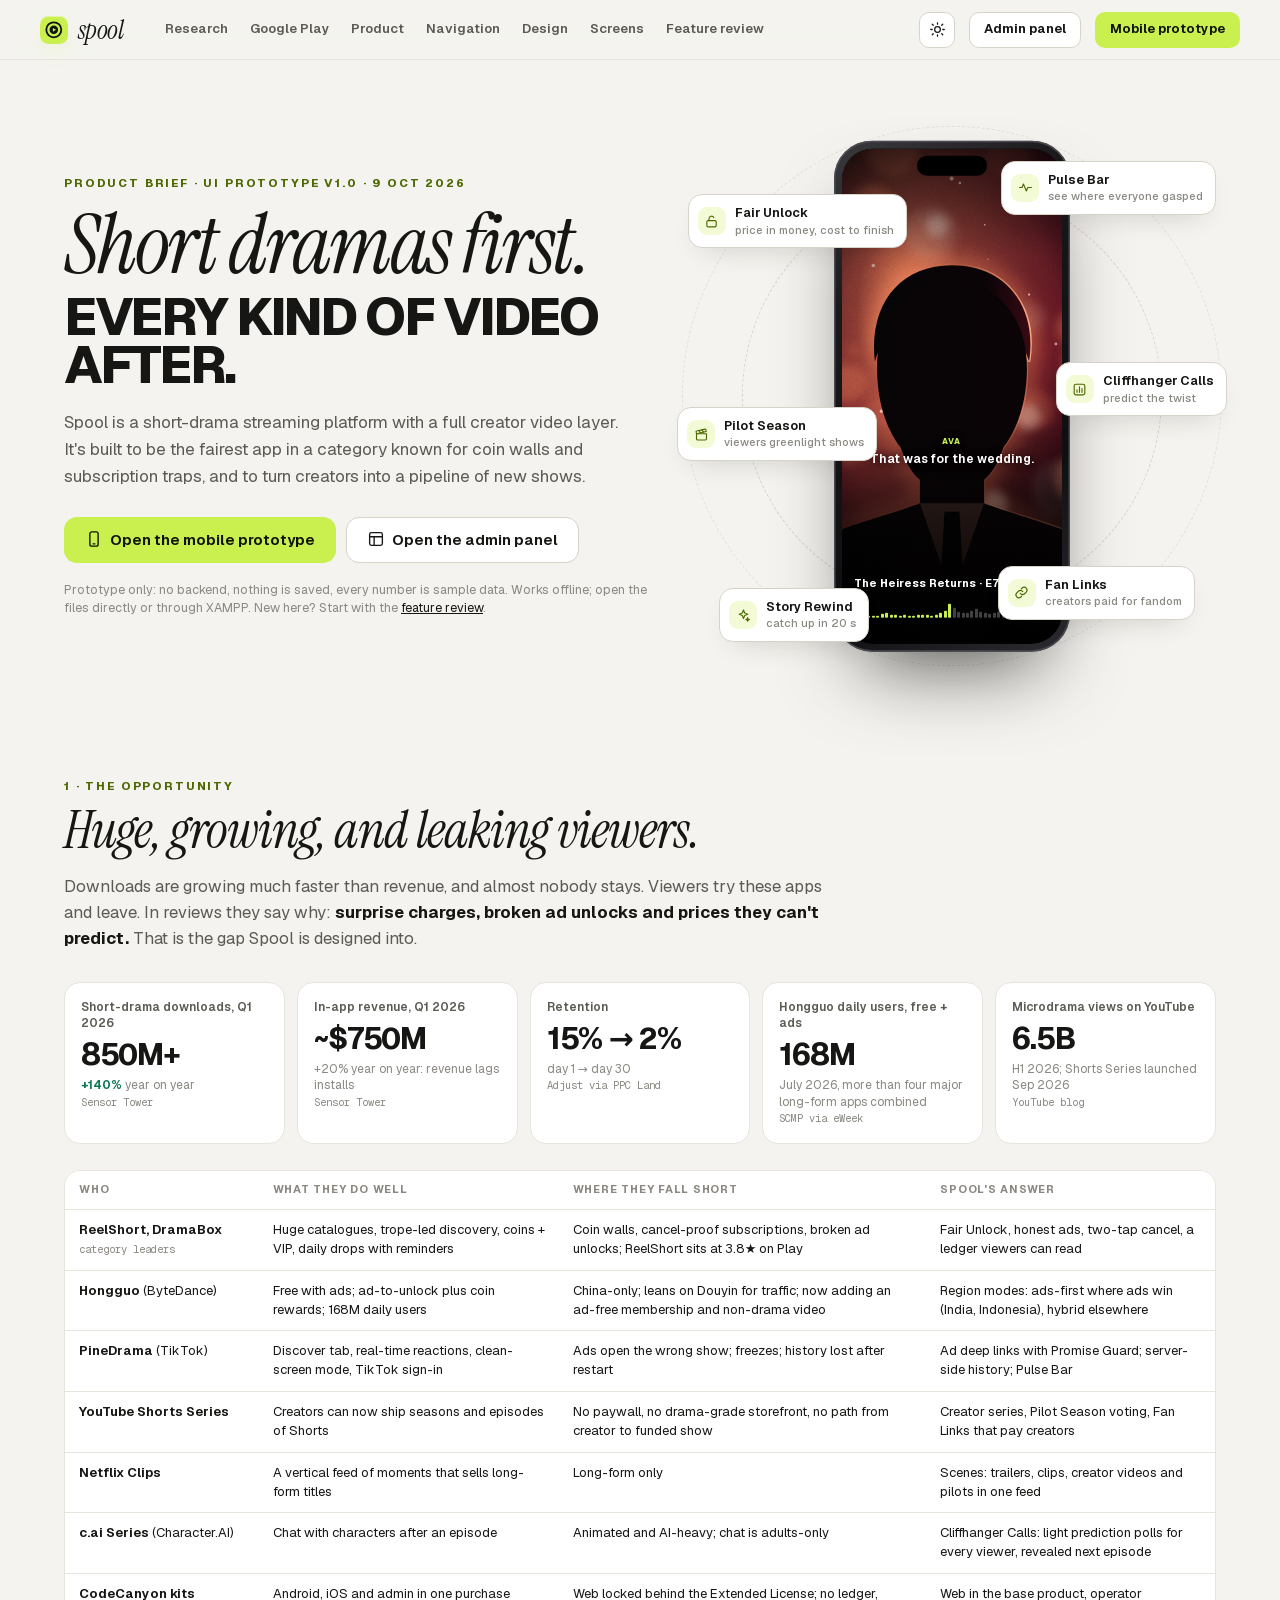
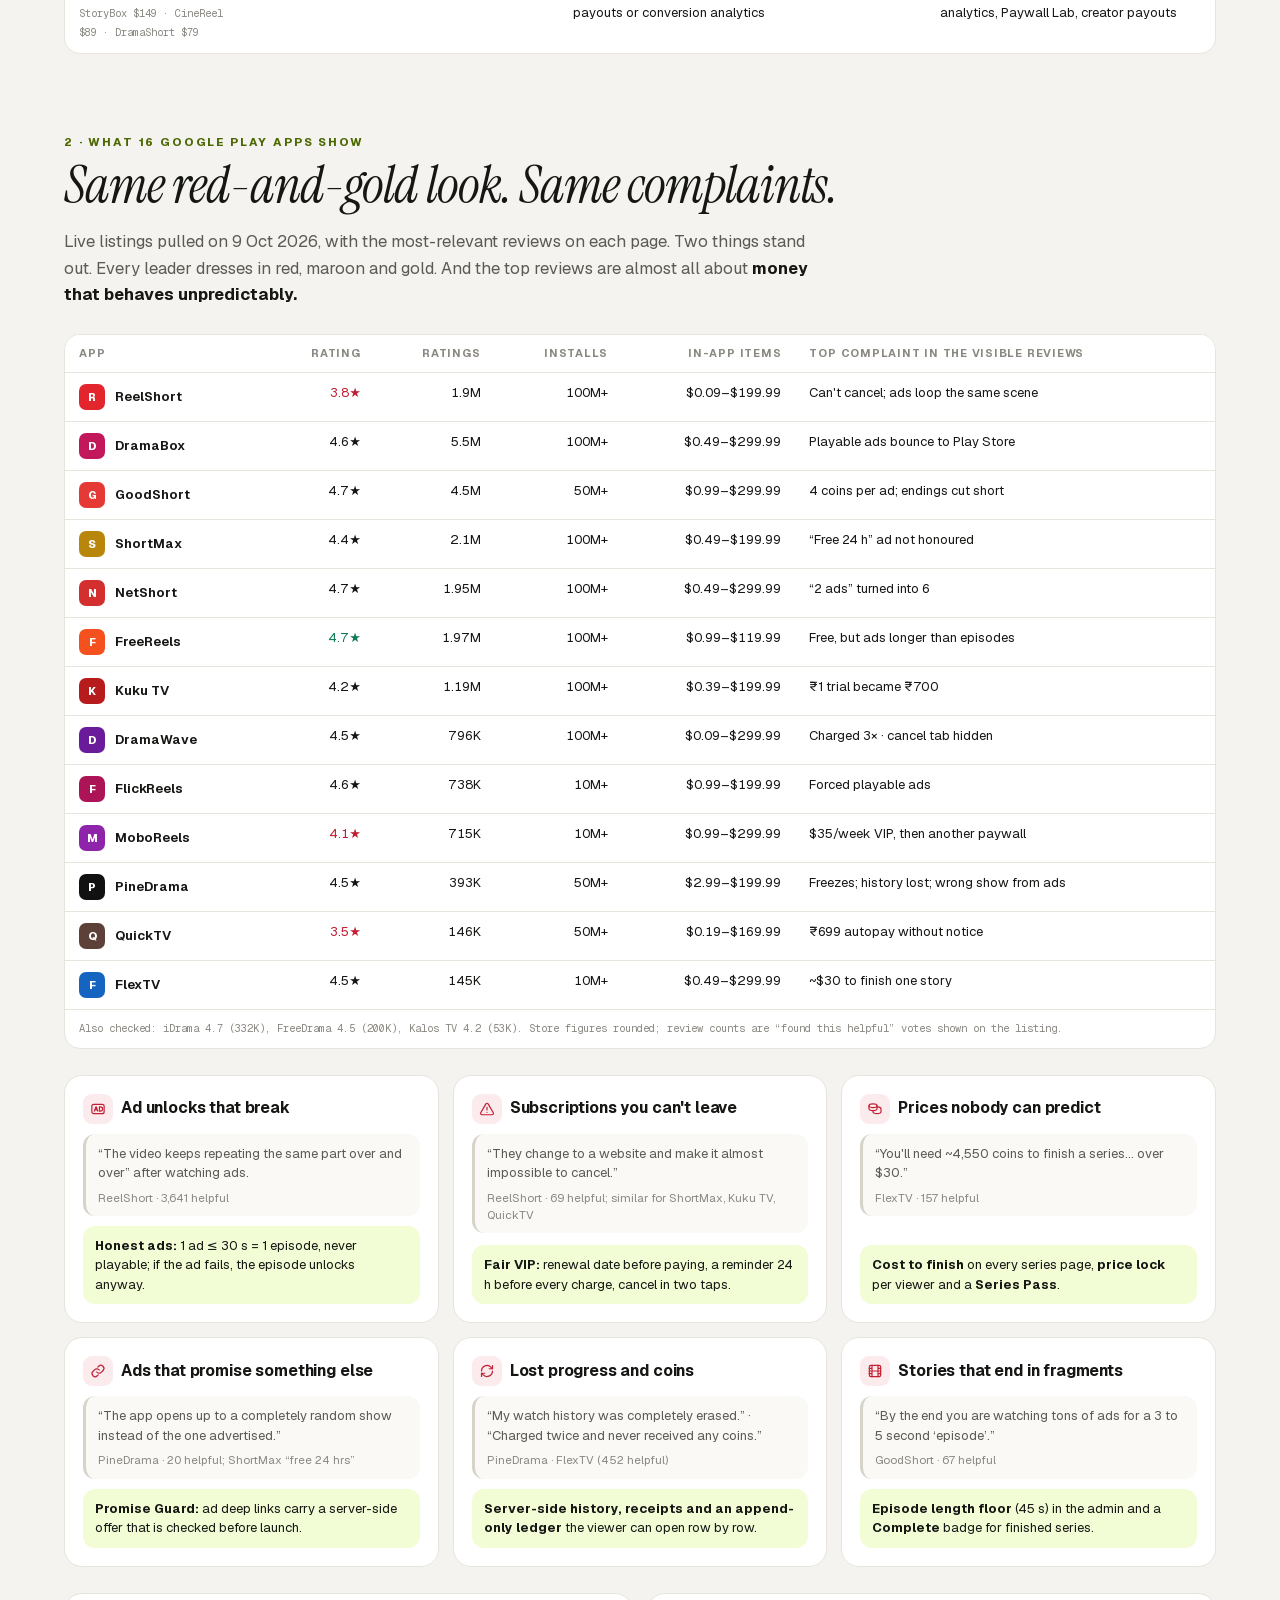
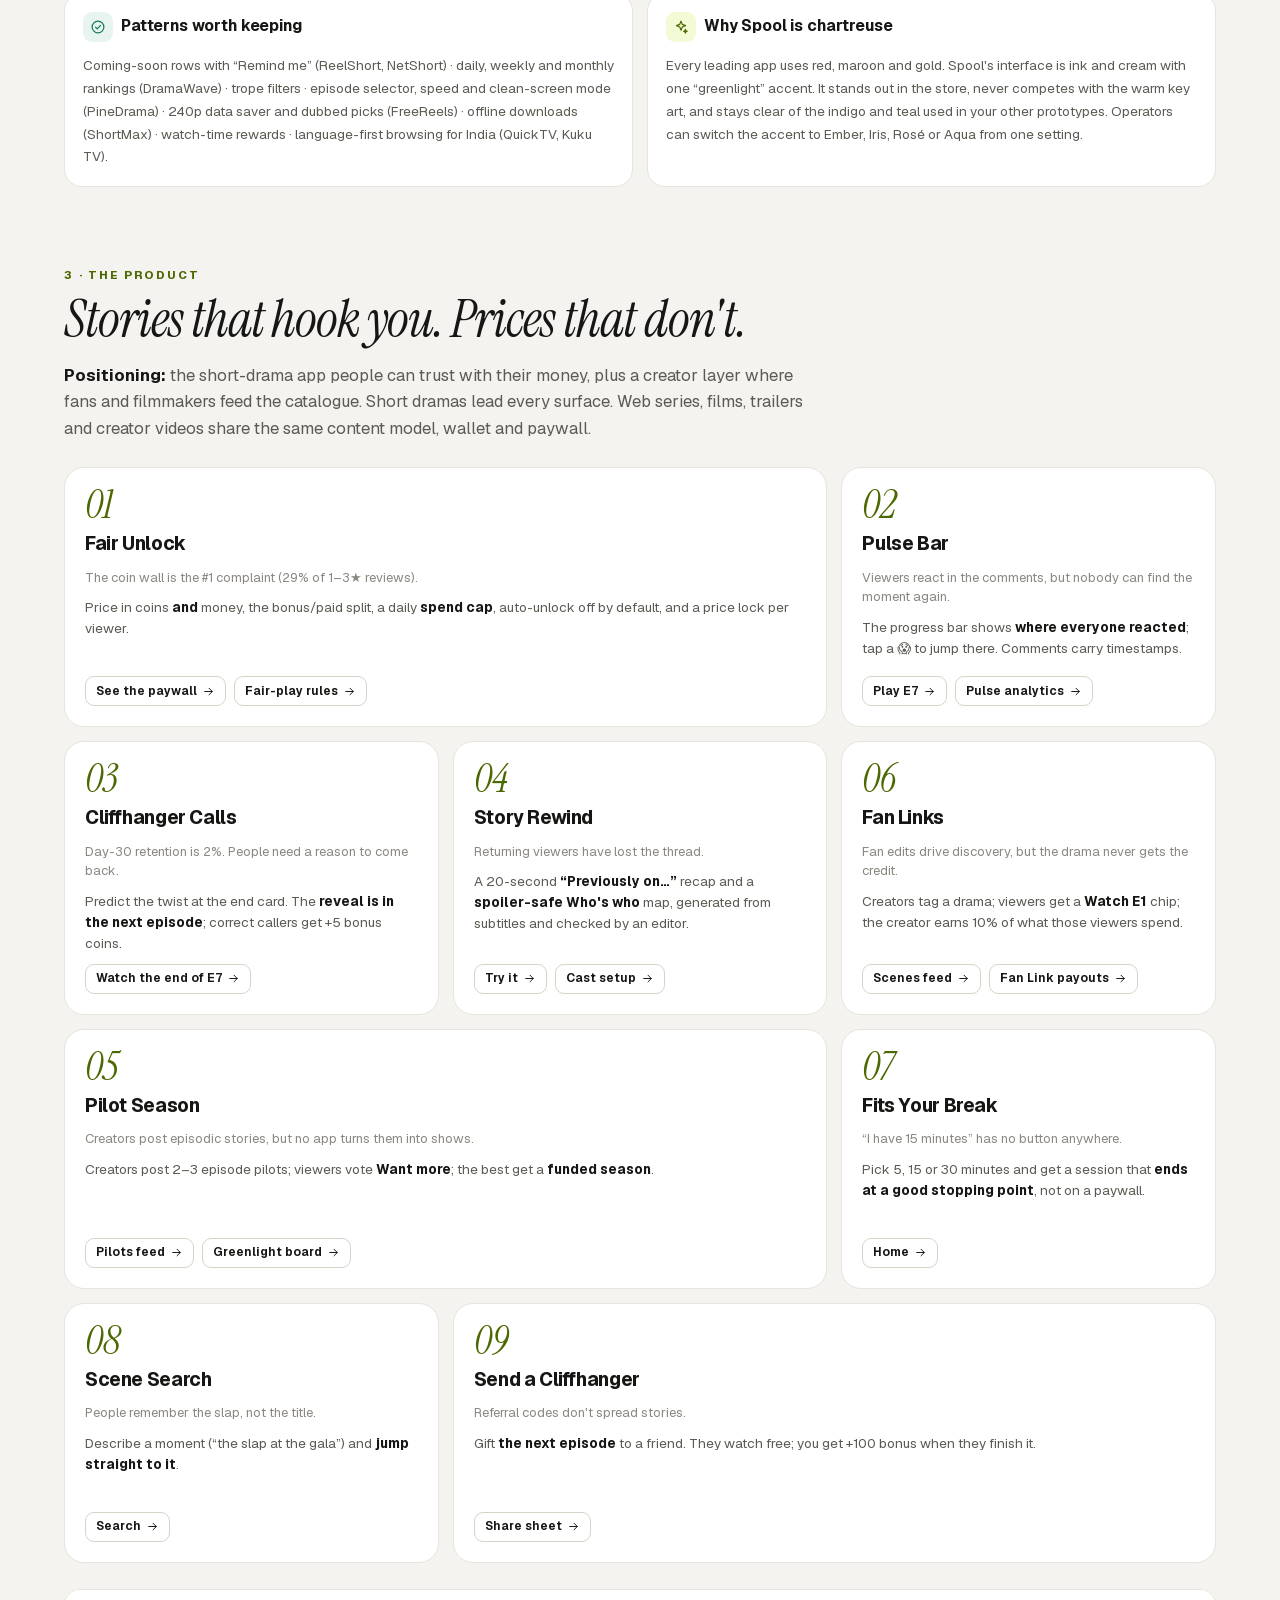
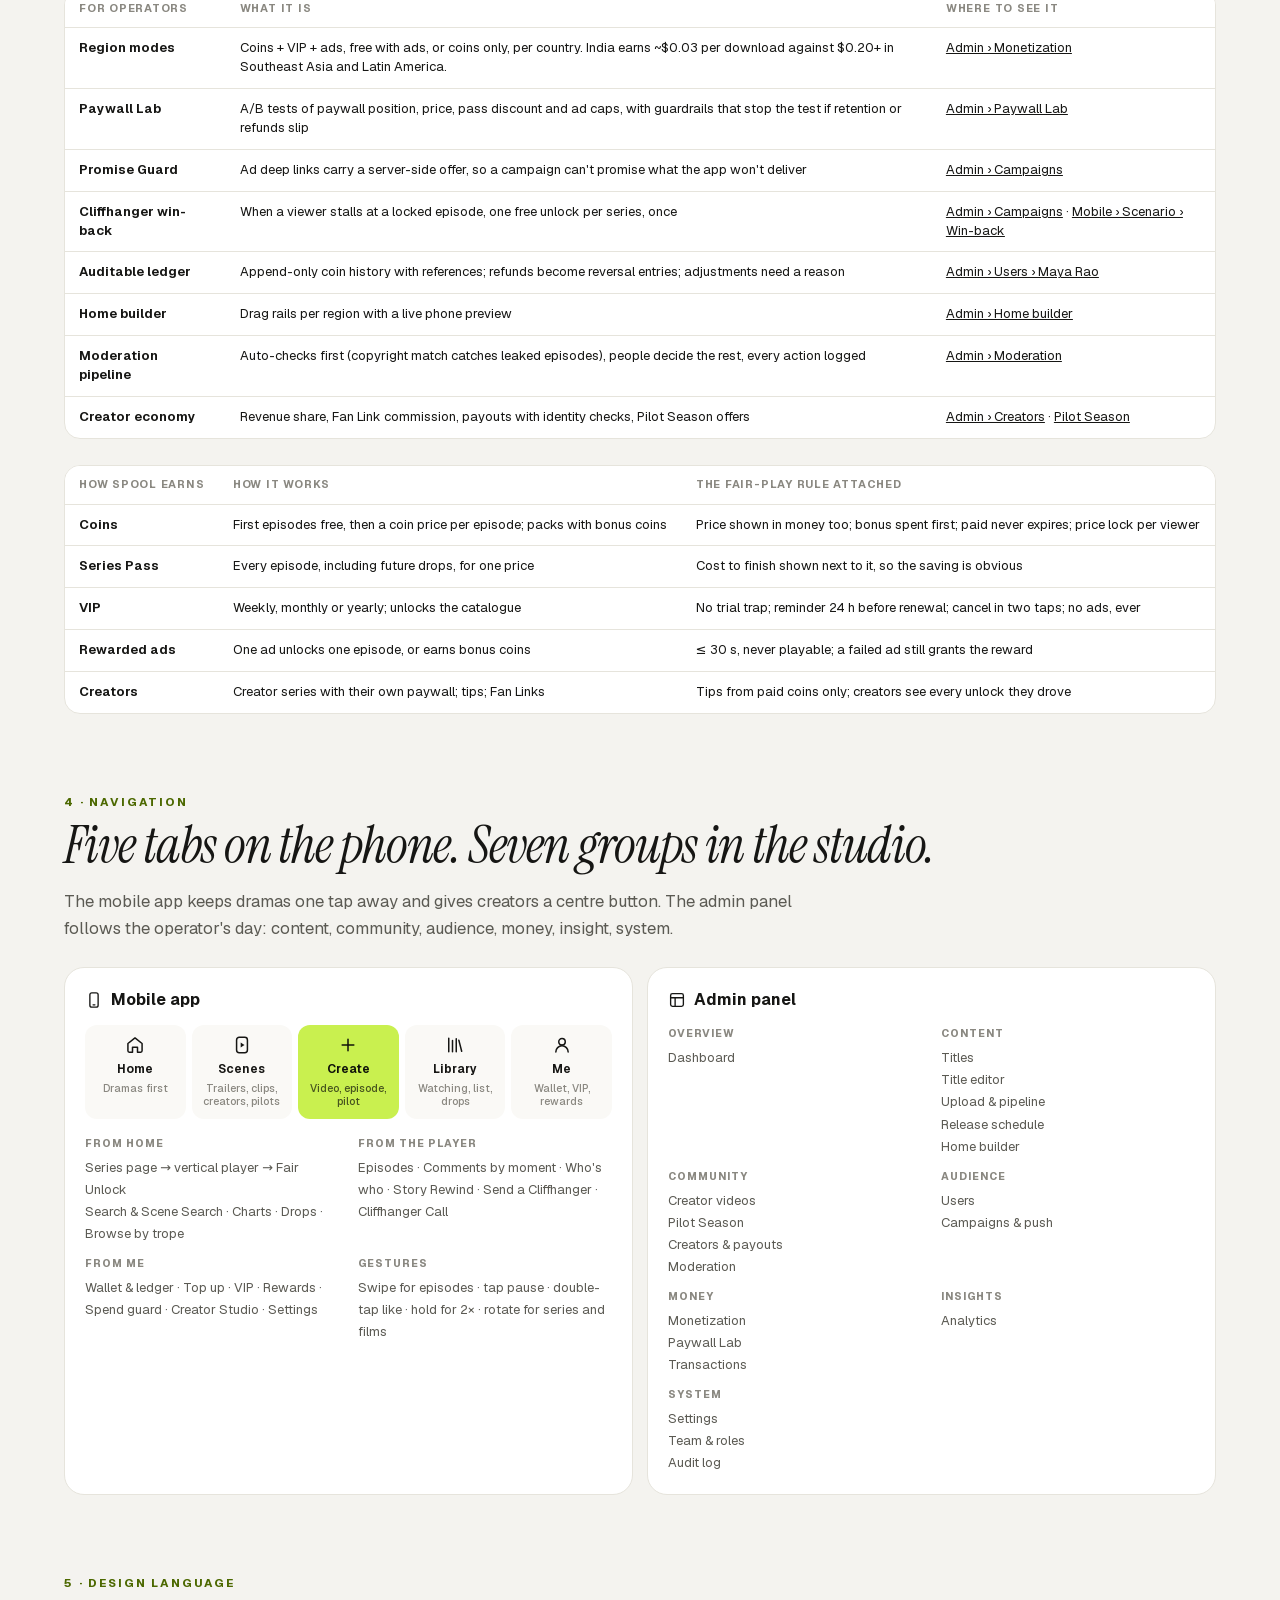
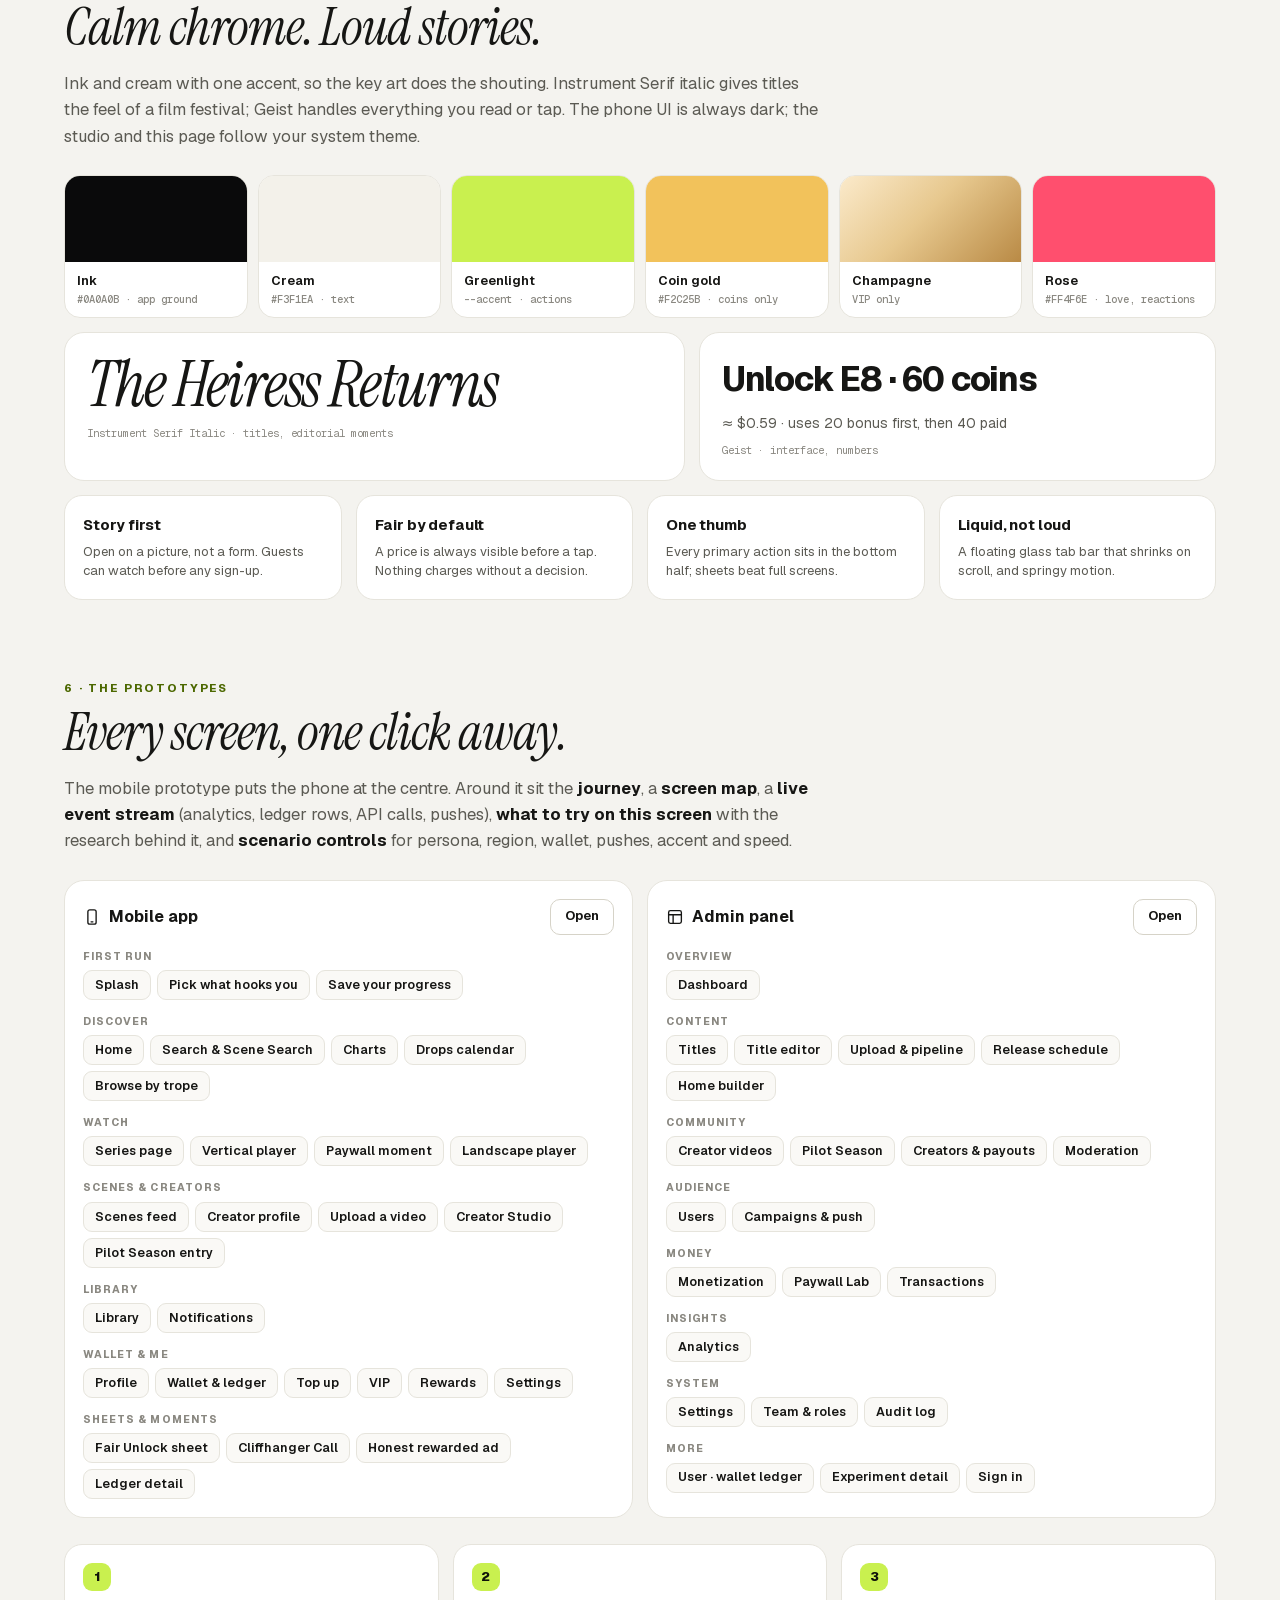
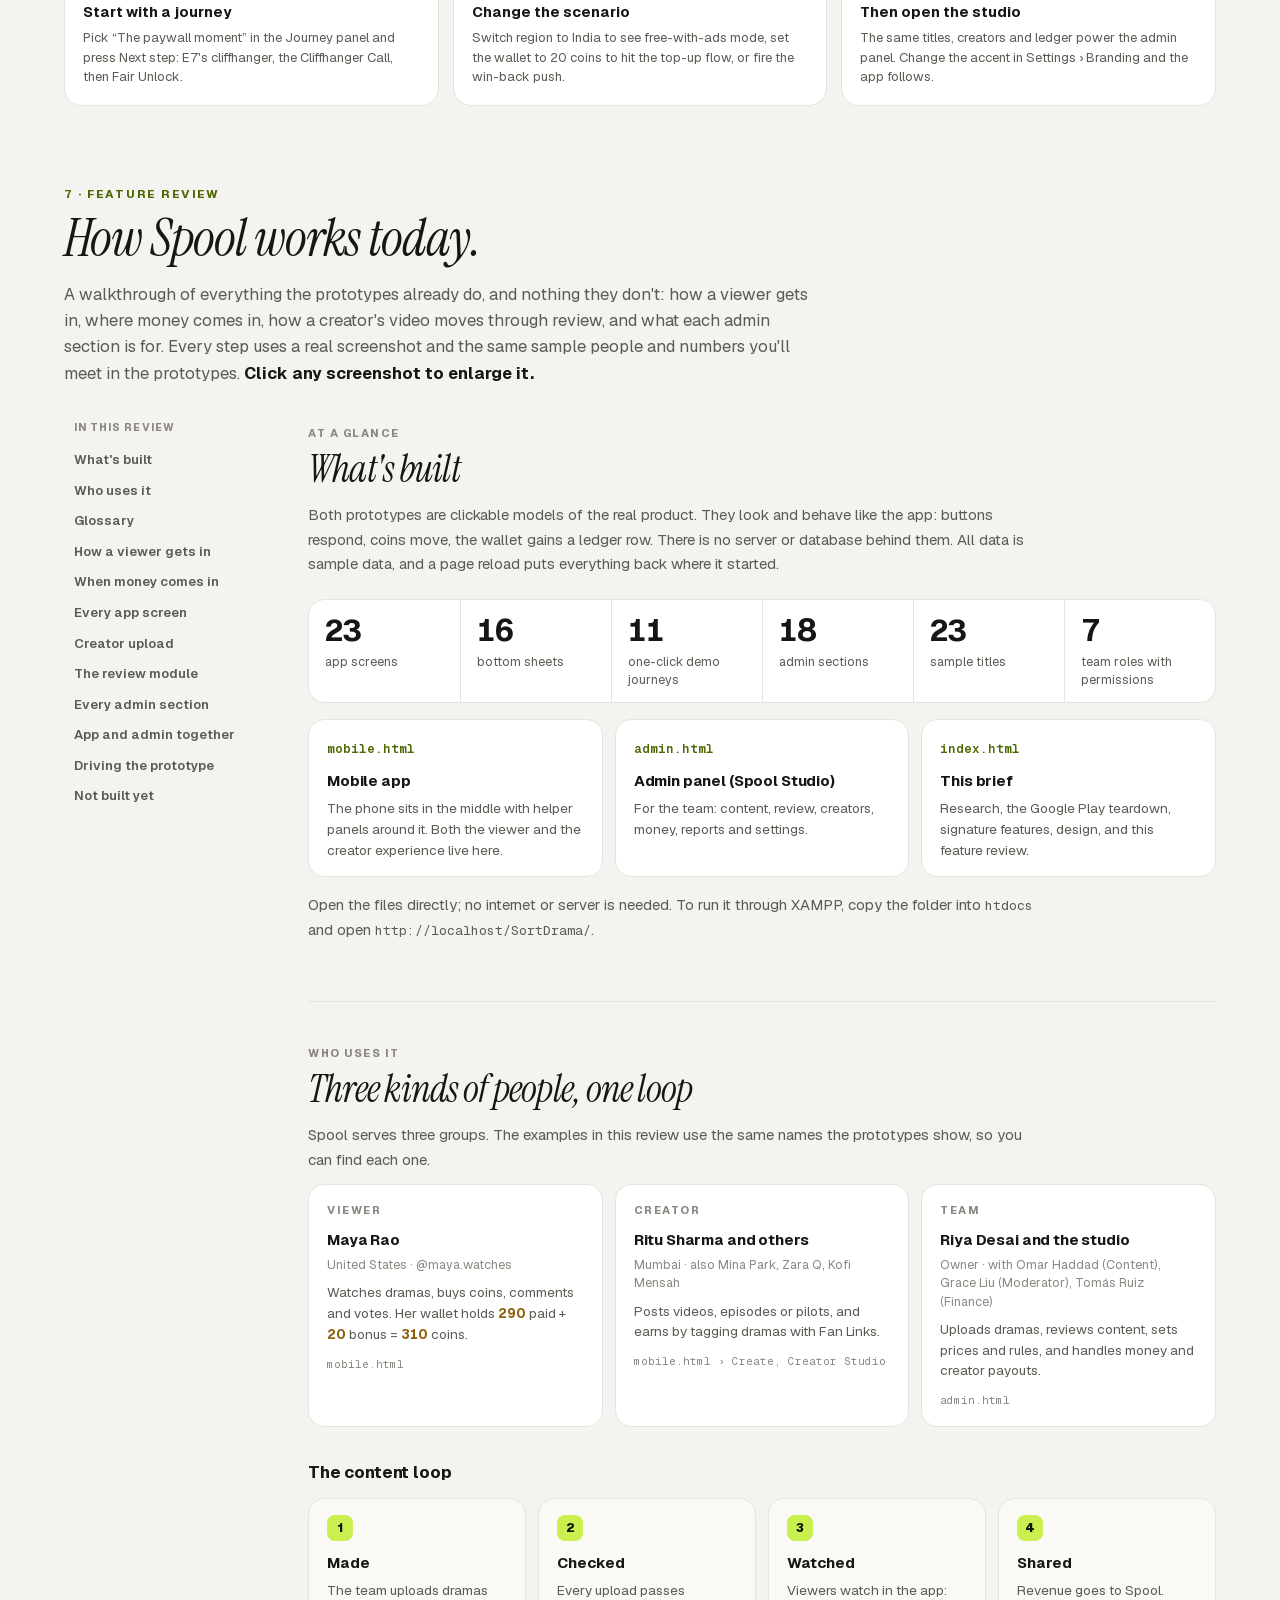
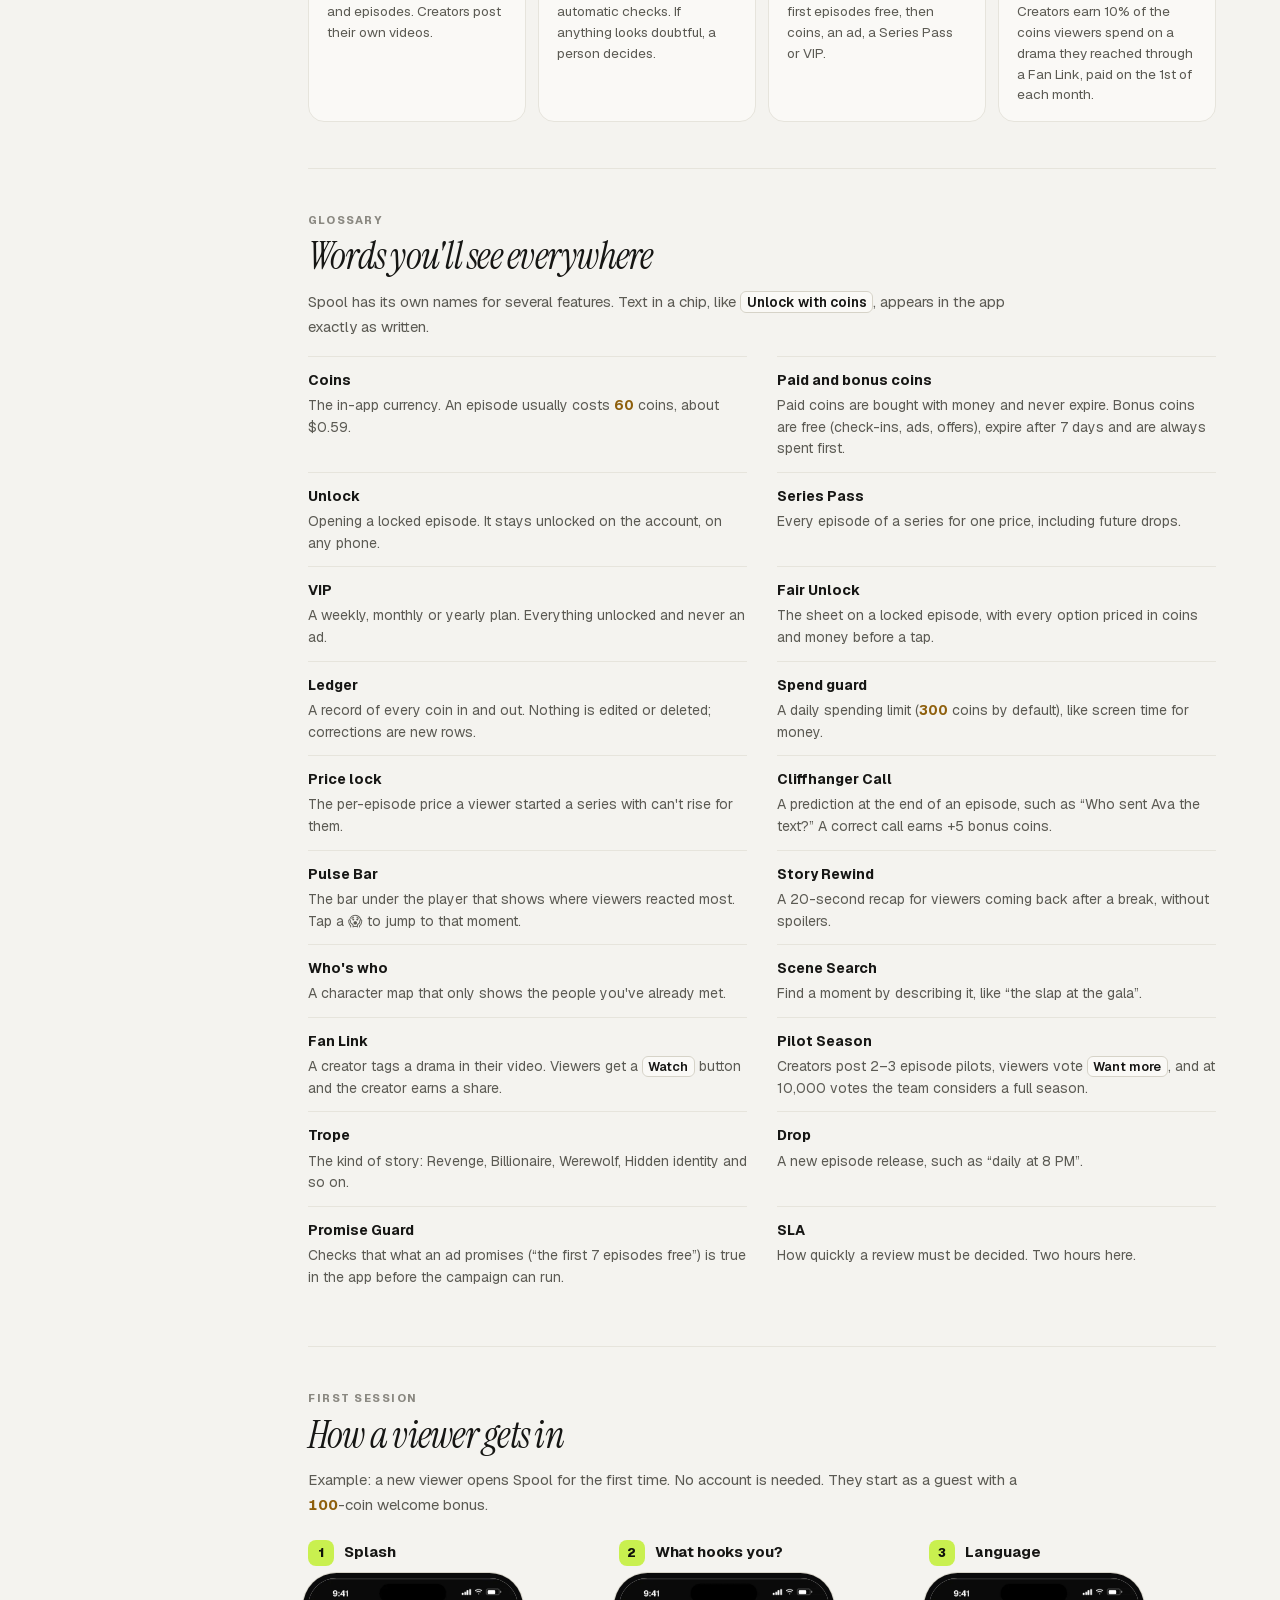
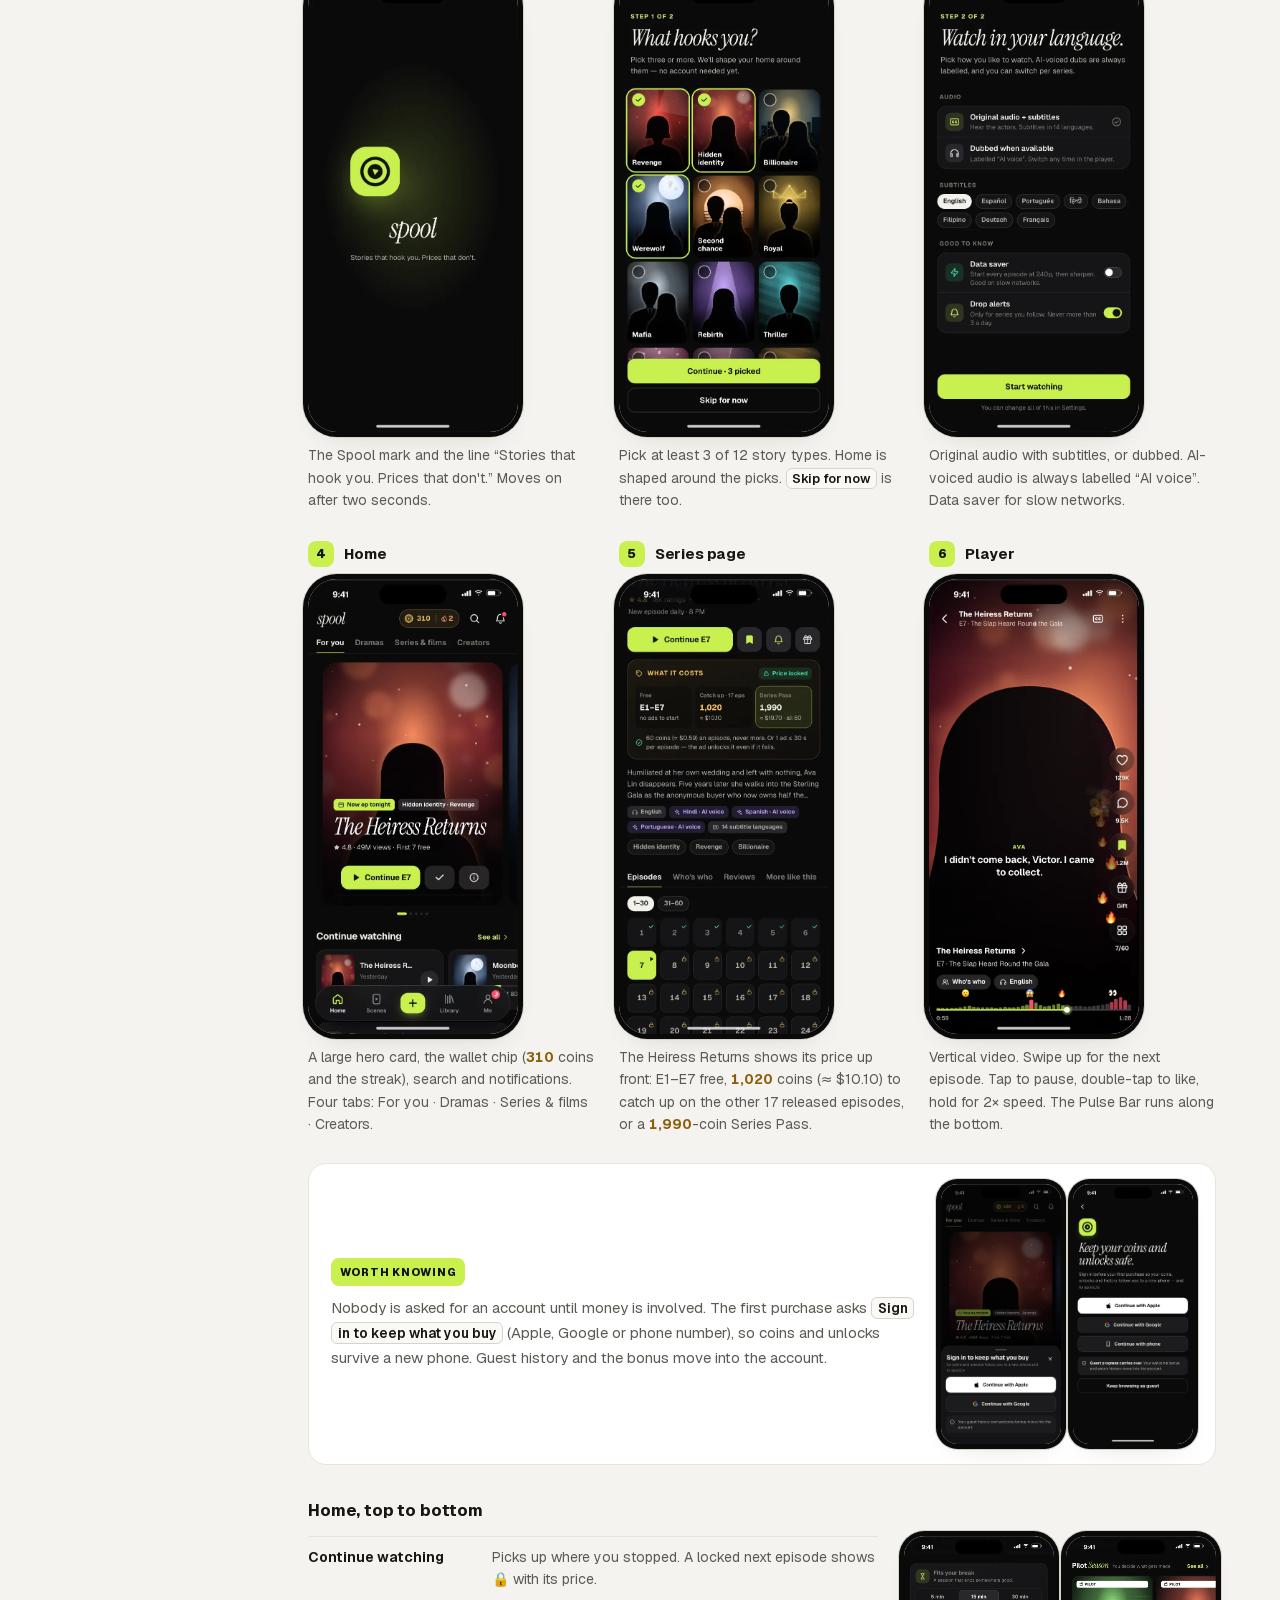
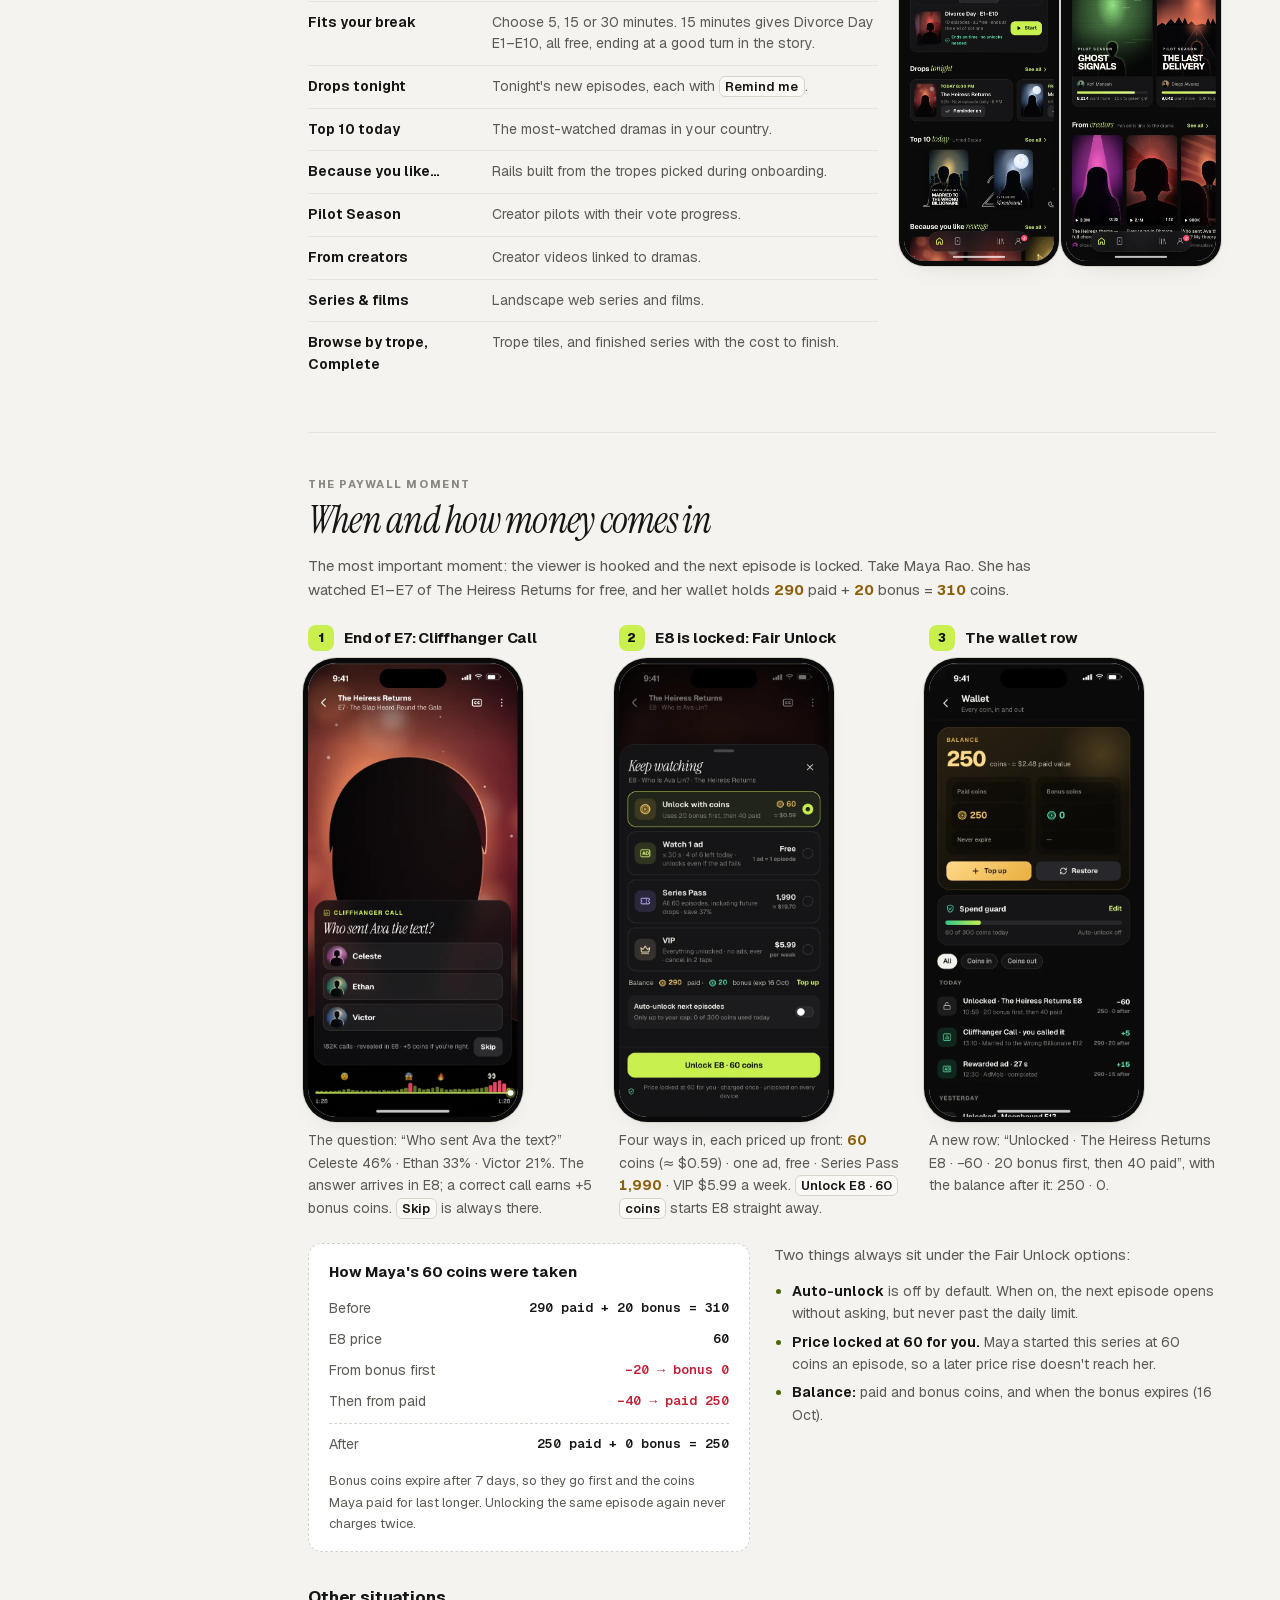
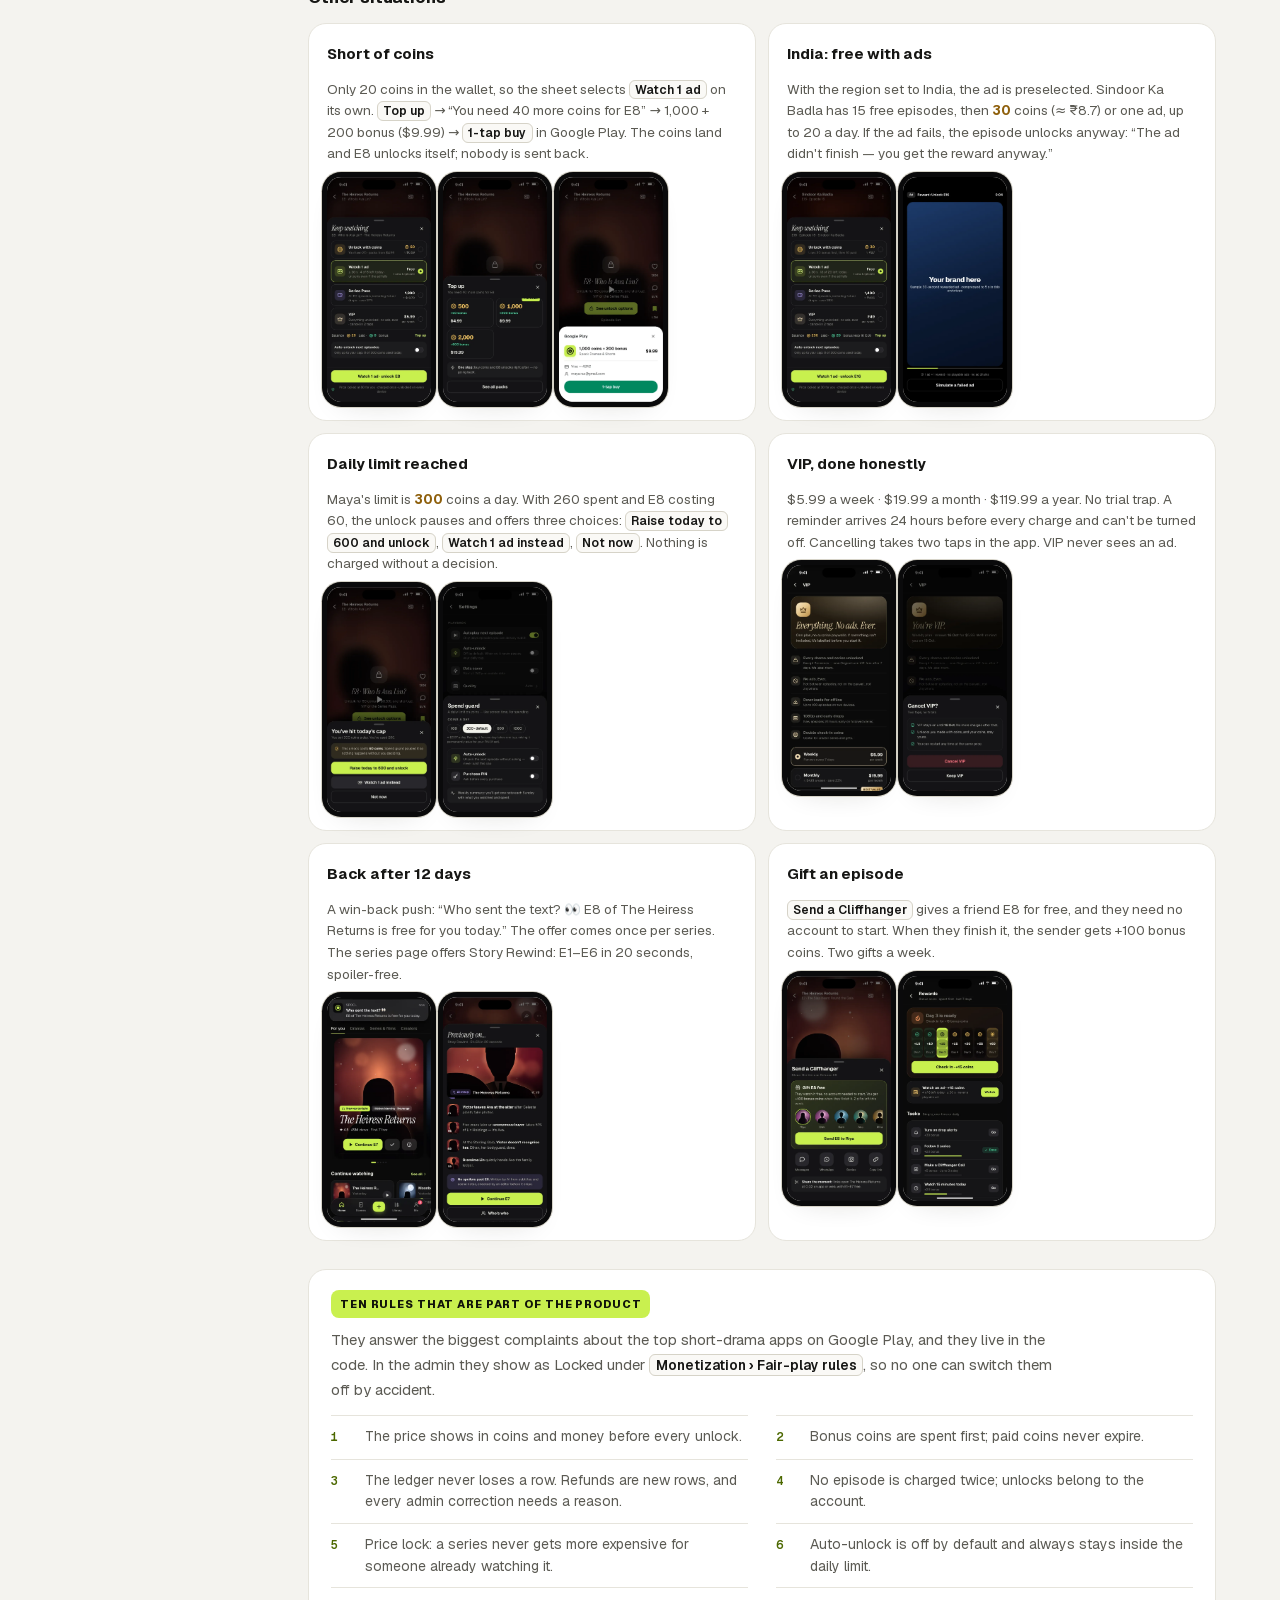
==== commit 798838f6: "feat: add feature review with screenshots and update documentation" ====
--- a/index.html
+++ b/index.html
@@ -17,7 +17,7 @@
   <header class="hub-top">
     <a class="brand" href="#top"><span class="mark" id="hm"></span><span class="wordmark">spool</span></a>
     <nav aria-label="Sections">
-      <a href="#research">Research</a><a href="#play">Google Play</a><a href="#product">Product</a><a href="#ia">Navigation</a><a href="#design">Design</a><a href="#screens">Screens</a>
+      <a href="#research">Research</a><a href="#play">Google Play</a><a href="#product">Product</a><a href="#ia">Navigation</a><a href="#design">Design</a><a href="#screens">Screens</a><a href="#guide">Feature review</a>
     </nav>
     <span class="sp"></span>
     <button class="hb icon" id="themeBtn" type="button" aria-label="Toggle theme"></button>
@@ -36,7 +36,7 @@
           <a class="hb pri lg" href="mobile.html"><span id="ic1"></span>Open the mobile prototype</a>
           <a class="hb lg" href="admin.html"><span id="ic2"></span>Open the admin panel</a>
         </div>
-        <div class="meta">Prototype only: no backend, nothing is saved, every number is sample data. Works offline; open the files directly or through XAMPP.</div>
+        <div class="meta">Prototype only: no backend, nothing is saved, every number is sample data. Works offline; open the files directly or through XAMPP. New here? Start with the <a href="#guide" style="color:var(--text)">feature review</a>.</div>
       </div>
       <div class="orbitvis" id="orbit" aria-hidden="true"></div>
     </div>
@@ -182,9 +182,733 @@
       </div>
     </section>
 
+    <!-- FEATURE REVIEW -->
+    <section class="blk" id="guide">
+      <div class="kick">7 · Feature review</div>
+      <h2 class="h">How Spool works today.</h2>
+      <p class="lede">A walkthrough of everything the prototypes already do, and nothing they don't: how a viewer gets in, where money comes in, how a creator's video moves through review, and what each admin section is for. Every step uses a real screenshot and the same sample people and numbers you'll meet in the prototypes. <b>Click any screenshot to enlarge it.</b></p>
+
+      <div class="g-doc">
+        <nav class="g-toc" aria-label="Feature review contents">
+          <h4>In this review</h4>
+          <ol>
+            <li><a href="#g-glance">What's built</a></li>
+            <li><a href="#g-people">Who uses it</a></li>
+            <li><a href="#g-words">Glossary</a></li>
+            <li><a href="#g-enter">How a viewer gets in</a></li>
+            <li><a href="#g-paywall">When money comes in</a></li>
+            <li><a href="#g-app">Every app screen</a></li>
+            <li><a href="#g-creator">Creator upload</a></li>
+            <li><a href="#g-review">The review module</a></li>
+            <li><a href="#g-admin">Every admin section</a></li>
+            <li><a href="#g-links">App and admin together</a></li>
+            <li><a href="#g-use">Driving the prototype</a></li>
+            <li><a href="#g-missing">Not built yet</a></li>
+          </ol>
+        </nav>
+
+        <div class="g-body">
+
+          <!-- what's built -->
+          <article class="g-part" id="g-glance">
+            <div class="g-k">At a glance</div>
+            <h3 class="g-h">What's built</h3>
+            <p>Both prototypes are clickable models of the real product. They look and behave like the app: buttons respond, coins move, the wallet gains a ledger row. There is no server or database behind them. All data is sample data, and a page reload puts everything back where it started.</p>
+            <div class="g-counts">
+              <div><b>23</b><span>app screens</span></div>
+              <div><b>16</b><span>bottom sheets</span></div>
+              <div><b>11</b><span>one-click demo journeys</span></div>
+              <div><b>18</b><span>admin sections</span></div>
+              <div><b>23</b><span>sample titles</span></div>
+              <div><b>7</b><span>team roles with permissions</span></div>
+            </div>
+            <div class="g-files">
+              <div class="g-tile"><code>mobile.html</code><h5>Mobile app</h5><p>The phone sits in the middle with helper panels around it. Both the viewer and the creator experience live here.</p></div>
+              <div class="g-tile"><code>admin.html</code><h5>Admin panel (Spool Studio)</h5><p>For the team: content, review, creators, money, reports and settings.</p></div>
+              <div class="g-tile"><code>index.html</code><h5>This brief</h5><p>Research, the Google Play teardown, signature features, design, and this feature review.</p></div>
+            </div>
+            <p style="margin-top:16px">Open the files directly; no internet or server is needed. To run it through XAMPP, copy the folder into <span class="g-mono">htdocs</span> and open <span class="g-mono">http://localhost/SortDrama/</span>.</p>
+          </article>
+
+          <!-- who uses it -->
+          <article class="g-part" id="g-people">
+            <div class="g-k">Who uses it</div>
+            <h3 class="g-h">Three kinds of people, one loop</h3>
+            <p>Spool serves three groups. The examples in this review use the same names the prototypes show, so you can find each one.</p>
+            <div class="g-people">
+              <div class="g-tile"><div class="g-k">Viewer</div><h5>Maya Rao</h5><div class="who">United States · @maya.watches</div><p>Watches dramas, buys coins, comments and votes. Her wallet holds <span class="g-coin">290</span> paid + <span class="g-coin">20</span> bonus = <span class="g-coin">310</span> coins.</p><div class="where">mobile.html</div></div>
+              <div class="g-tile"><div class="g-k">Creator</div><h5>Ritu Sharma and others</h5><div class="who">Mumbai · also Mina Park, Zara Q, Kofi Mensah</div><p>Posts videos, episodes or pilots, and earns by tagging dramas with Fan Links.</p><div class="where">mobile.html › Create, Creator Studio</div></div>
+              <div class="g-tile"><div class="g-k">Team</div><h5>Riya Desai and the studio</h5><div class="who">Owner · with Omar Haddad (Content), Grace Liu (Moderator), Tomás Ruiz (Finance)</div><p>Uploads dramas, reviews content, sets prices and rules, and handles money and creator payouts.</p><div class="where">admin.html</div></div>
+            </div>
+            <h4 class="g-sub">The content loop</h4>
+            <ol class="g-cycle">
+              <li><span class="g-num">1</span><h5>Made</h5><p>The team uploads dramas and episodes. Creators post their own videos.</p></li>
+              <li><span class="g-num">2</span><h5>Checked</h5><p>Every upload passes automatic checks. If anything looks doubtful, a person decides.</p></li>
+              <li><span class="g-num">3</span><h5>Watched</h5><p>Viewers watch in the app: first episodes free, then coins, an ad, a Series Pass or VIP.</p></li>
+              <li><span class="g-num">4</span><h5>Shared</h5><p>Revenue goes to Spool. Creators earn 10% of the coins viewers spend on a drama they reached through a Fan Link, paid on the 1st of each month.</p></li>
+            </ol>
+          </article>
+
+          <!-- glossary -->
+          <article class="g-part" id="g-words">
+            <div class="g-k">Glossary</div>
+            <h3 class="g-h">Words you'll see everywhere</h3>
+            <p>Spool has its own names for several features. Text in a chip, like <span class="g-ui">Unlock with coins</span>, appears in the app exactly as written.</p>
+            <dl class="g-gloss">
+              <div><dt>Coins</dt><dd>The in-app currency. An episode usually costs <span class="g-coin">60</span> coins, about $0.59.</dd></div>
+              <div><dt>Paid and bonus coins</dt><dd>Paid coins are bought with money and never expire. Bonus coins are free (check-ins, ads, offers), expire after 7 days and are always spent first.</dd></div>
+              <div><dt>Unlock</dt><dd>Opening a locked episode. It stays unlocked on the account, on any phone.</dd></div>
+              <div><dt>Series Pass</dt><dd>Every episode of a series for one price, including future drops.</dd></div>
+              <div><dt>VIP</dt><dd>A weekly, monthly or yearly plan. Everything unlocked and never an ad.</dd></div>
+              <div><dt>Fair Unlock</dt><dd>The sheet on a locked episode, with every option priced in coins and money before a tap.</dd></div>
+              <div><dt>Ledger</dt><dd>A record of every coin in and out. Nothing is edited or deleted; corrections are new rows.</dd></div>
+              <div><dt>Spend guard</dt><dd>A daily spending limit (<span class="g-coin">300</span> coins by default), like screen time for money.</dd></div>
+              <div><dt>Price lock</dt><dd>The per-episode price a viewer started a series with can't rise for them.</dd></div>
+              <div><dt>Cliffhanger Call</dt><dd>A prediction at the end of an episode, such as “Who sent Ava the text?” A correct call earns +5 bonus coins.</dd></div>
+              <div><dt>Pulse Bar</dt><dd>The bar under the player that shows where viewers reacted most. Tap a 😱 to jump to that moment.</dd></div>
+              <div><dt>Story Rewind</dt><dd>A 20-second recap for viewers coming back after a break, without spoilers.</dd></div>
+              <div><dt>Who's who</dt><dd>A character map that only shows the people you've already met.</dd></div>
+              <div><dt>Scene Search</dt><dd>Find a moment by describing it, like “the slap at the gala”.</dd></div>
+              <div><dt>Fan Link</dt><dd>A creator tags a drama in their video. Viewers get a <span class="g-ui">Watch</span> button and the creator earns a share.</dd></div>
+              <div><dt>Pilot Season</dt><dd>Creators post 2–3 episode pilots, viewers vote <span class="g-ui">Want more</span>, and at 10,000 votes the team considers a full season.</dd></div>
+              <div><dt>Trope</dt><dd>The kind of story: Revenge, Billionaire, Werewolf, Hidden identity and so on.</dd></div>
+              <div><dt>Drop</dt><dd>A new episode release, such as “daily at 8 PM”.</dd></div>
+              <div><dt>Promise Guard</dt><dd>Checks that what an ad promises (“the first 7 episodes free”) is true in the app before the campaign can run.</dd></div>
+              <div><dt>SLA</dt><dd>How quickly a review must be decided. Two hours here.</dd></div>
+            </dl>
+          </article>
+
+          <!-- first session -->
+          <article class="g-part" id="g-enter">
+            <div class="g-k">First session</div>
+            <h3 class="g-h">How a viewer gets in</h3>
+            <p>Example: a new viewer opens Spool for the first time. No account is needed. They start as a guest with a <span class="g-coin">100</span>-coin welcome bonus.</p>
+            <ol class="g-steps">
+              <li class="g-step"><div class="top"><span class="g-num">1</span><h5>Splash</h5></div><button class="g-shot g-phone" type="button" data-zoom="assets/shots/a-splash.webp"><img src="assets/shots/a-splash.webp" width="585" height="1266" alt="Splash screen with the Spool mark" loading="lazy" decoding="async"></button><p>The Spool mark and the line “Stories that hook you. Prices that don't.” Moves on after two seconds.</p></li>
+              <li class="g-step"><div class="top"><span class="g-num">2</span><h5>What hooks you?</h5></div><button class="g-shot g-phone" type="button" data-zoom="assets/shots/a-onboard.webp"><img src="assets/shots/a-onboard.webp" width="585" height="1266" alt="Onboarding: picking tropes" loading="lazy" decoding="async"></button><p>Pick at least 3 of 12 story types. Home is shaped around the picks. <span class="g-ui">Skip for now</span> is there too.</p></li>
+              <li class="g-step"><div class="top"><span class="g-num">3</span><h5>Language</h5></div><button class="g-shot g-phone" type="button" data-zoom="assets/shots/a-lang.webp"><img src="assets/shots/a-lang.webp" width="585" height="1266" alt="Onboarding: language and data saver" loading="lazy" decoding="async"></button><p>Original audio with subtitles, or dubbed. AI-voiced audio is always labelled “AI voice”. Data saver for slow networks.</p></li>
+              <li class="g-step"><div class="top"><span class="g-num">4</span><h5>Home</h5></div><button class="g-shot g-phone" type="button" data-zoom="assets/shots/a-home.webp"><img src="assets/shots/a-home.webp" width="585" height="1266" alt="Home screen" loading="lazy" decoding="async"></button><p>A large hero card, the wallet chip (<span class="g-coin">310</span> coins and the streak), search and notifications. Four tabs: For you · Dramas · Series &amp; films · Creators.</p></li>
+              <li class="g-step"><div class="top"><span class="g-num">5</span><h5>Series page</h5></div><button class="g-shot g-phone" type="button" data-zoom="assets/shots/a-series2.webp"><img src="assets/shots/a-series2.webp" width="585" height="1266" alt="Series page of The Heiress Returns with its cost card" loading="lazy" decoding="async"></button><p>The Heiress Returns shows its price up front: E1–E7 free, <span class="g-coin">1,020</span> coins (≈ $10.10) to catch up on the other 17 released episodes, or a <span class="g-coin">1,990</span>-coin Series Pass.</p></li>
+              <li class="g-step"><div class="top"><span class="g-num">6</span><h5>Player</h5></div><button class="g-shot g-phone" type="button" data-zoom="assets/shots/a-player.webp"><img src="assets/shots/a-player.webp" width="585" height="1266" alt="Vertical player with subtitles and the Pulse Bar" loading="lazy" decoding="async"></button><p>Vertical video. Swipe up for the next episode. Tap to pause, double-tap to like, hold for 2× speed. The Pulse Bar runs along the bottom.</p></li>
+            </ol>
+            <div class="g-note">
+              <div><span class="g-label">Worth knowing</span><p>Nobody is asked for an account until money is involved. The first purchase asks <span class="g-ui">Sign in to keep what you buy</span> (Apple, Google or phone number), so coins and unlocks survive a new phone. Guest history and the bonus move into the account.</p></div>
+              <div class="g-shots">
+                <button class="g-shot g-phone" type="button" data-zoom="assets/shots/a-gate.webp"><img src="assets/shots/a-gate.webp" width="585" height="1266" alt="Sheet asking a guest to sign in before buying" loading="lazy" decoding="async"></button>
+                <button class="g-shot g-phone" type="button" data-zoom="assets/shots/a-signin.webp"><img src="assets/shots/a-signin.webp" width="585" height="1266" alt="Sign-in screen" loading="lazy" decoding="async"></button>
+              </div>
+            </div>
+            <h4 class="g-sub">Home, top to bottom</h4>
+            <div class="g-split">
+              <ul class="g-rails">
+                <li><b>Continue watching</b><span>Picks up where you stopped. A locked next episode shows 🔒 with its price.</span></li>
+                <li><b>Fits your break</b><span>Choose 5, 15 or 30 minutes. 15 minutes gives Divorce Day E1–E10, all free, ending at a good turn in the story.</span></li>
+                <li><b>Drops tonight</b><span>Tonight's new episodes, each with <span class="g-ui">Remind me</span>.</span></li>
+                <li><b>Top 10 today</b><span>The most-watched dramas in your country.</span></li>
+                <li><b>Because you like…</b><span>Rails built from the tropes picked during onboarding.</span></li>
+                <li><b>Pilot Season</b><span>Creator pilots with their vote progress.</span></li>
+                <li><b>From creators</b><span>Creator videos linked to dramas.</span></li>
+                <li><b>Series &amp; films</b><span>Landscape web series and films.</span></li>
+                <li><b>Browse by trope, Complete</b><span>Trope tiles, and finished series with the cost to finish.</span></li>
+              </ul>
+              <div class="g-shots">
+                <button class="g-shot g-phone" type="button" data-zoom="assets/shots/a-home2.webp"><img src="assets/shots/a-home2.webp" width="585" height="1266" alt="Home: Fits your break, Drops tonight and Top 10" loading="lazy" decoding="async"></button>
+                <button class="g-shot g-phone" type="button" data-zoom="assets/shots/a-home3.webp"><img src="assets/shots/a-home3.webp" width="585" height="1266" alt="Home: Pilot Season and From creators" loading="lazy" decoding="async"></button>
+              </div>
+            </div>
+          </article>
+
+          <!-- paywall -->
+          <article class="g-part" id="g-paywall">
+            <div class="g-k">The paywall moment</div>
+            <h3 class="g-h">When and how money comes in</h3>
+            <p>The most important moment: the viewer is hooked and the next episode is locked. Take Maya Rao. She has watched E1–E7 of The Heiress Returns for free, and her wallet holds <span class="g-coin">290</span> paid + <span class="g-coin">20</span> bonus = <span class="g-coin">310</span> coins.</p>
+            <ol class="g-steps">
+              <li class="g-step"><div class="top"><span class="g-num">1</span><h5>End of E7: Cliffhanger Call</h5></div><button class="g-shot g-phone" type="button" data-zoom="assets/shots/a-endcard.webp"><img src="assets/shots/a-endcard.webp" width="585" height="1266" alt="Cliffhanger Call at the end of E7" loading="lazy" decoding="async"></button><p>The question: “Who sent Ava the text?” Celeste 46% · Ethan 33% · Victor 21%. The answer arrives in E8; a correct call earns +5 bonus coins. <span class="g-ui">Skip</span> is always there.</p></li>
+              <li class="g-step"><div class="top"><span class="g-num">2</span><h5>E8 is locked: Fair Unlock</h5></div><button class="g-shot g-phone" type="button" data-zoom="assets/shots/a-unlock.webp"><img src="assets/shots/a-unlock.webp" width="585" height="1266" alt="Fair Unlock sheet on E8 with four options" loading="lazy" decoding="async"></button><p>Four ways in, each priced up front: <span class="g-coin">60</span> coins (≈ $0.59) · one ad, free · Series Pass <span class="g-coin">1,990</span> · VIP $5.99 a week. <span class="g-ui">Unlock E8 · 60 coins</span> starts E8 straight away.</p></li>
+              <li class="g-step"><div class="top"><span class="g-num">3</span><h5>The wallet row</h5></div><button class="g-shot g-phone" type="button" data-zoom="assets/shots/a-wallet.webp"><img src="assets/shots/a-wallet.webp" width="585" height="1266" alt="Wallet with the new E8 unlock row" loading="lazy" decoding="async"></button><p>A new row: “Unlocked · The Heiress Returns E8 · −60 · 20 bonus first, then 40 paid”, with the balance after it: 250 · 0.</p></li>
+            </ol>
+            <div class="g-pay">
+              <div class="g-receipt">
+                <h5>How Maya's 60 coins were taken</h5>
+                <div class="r"><span>Before</span><b>290 paid + 20 bonus = 310</b></div>
+                <div class="r"><span>E8 price</span><b>60</b></div>
+                <div class="r"><span>From bonus first</span><b class="minus">−20 → bonus 0</b></div>
+                <div class="r"><span>Then from paid</span><b class="minus">−40 → paid 250</b></div>
+                <div class="r t"><span>After</span><b>250 paid + 0 bonus = 250</b></div>
+                <p class="foot">Bonus coins expire after 7 days, so they go first and the coins Maya paid for last longer. Unlocking the same episode again never charges twice.</p>
+              </div>
+              <div>
+                <p>Two things always sit under the Fair Unlock options:</p>
+                <ul class="g-bul">
+                  <li><b>Auto-unlock</b> is off by default. When on, the next episode opens without asking, but never past the daily limit.</li>
+                  <li><b>Price locked at 60 for you.</b> Maya started this series at 60 coins an episode, so a later price rise doesn't reach her.</li>
+                  <li><b>Balance:</b> paid and bonus coins, and when the bonus expires (16 Oct).</li>
+                </ul>
+              </div>
+            </div>
+            <h4 class="g-sub">Other situations</h4>
+            <div class="g-cases">
+              <div class="g-case">
+                <h5>Short of coins</h5>
+                <p>Only 20 coins in the wallet, so the sheet selects <span class="g-ui">Watch 1 ad</span> on its own. <span class="g-ui">Top up</span> → “You need 40 more coins for E8” → 1,000 + 200 bonus ($9.99) → <span class="g-ui">1-tap buy</span> in Google Play. The coins land and E8 unlocks itself; nobody is sent back.</p>
+                <div class="g-shots">
+                  <button class="g-shot g-phone" type="button" data-zoom="assets/shots/a-unlock-low.webp"><img src="assets/shots/a-unlock-low.webp" width="585" height="1266" alt="Fair Unlock with a low balance" loading="lazy" decoding="async"></button>
+                  <button class="g-shot g-phone" type="button" data-zoom="assets/shots/a-topup.webp"><img src="assets/shots/a-topup.webp" width="585" height="1266" alt="Top up from the paywall" loading="lazy" decoding="async"></button>
+                  <button class="g-shot g-phone" type="button" data-zoom="assets/shots/a-pay.webp"><img src="assets/shots/a-pay.webp" width="585" height="1266" alt="Google Play-style purchase confirmation" loading="lazy" decoding="async"></button>
+                </div>
+              </div>
+              <div class="g-case">
+                <h5>India: free with ads</h5>
+                <p>With the region set to India, the ad is preselected. Sindoor Ka Badla has 15 free episodes, then <span class="g-coin">30</span> coins (≈ ₹8.7) or one ad, up to 20 a day. If the ad fails, the episode unlocks anyway: “The ad didn't finish — you get the reward anyway.”</p>
+                <div class="g-shots">
+                  <button class="g-shot g-phone" type="button" data-zoom="assets/shots/a-india.webp"><img src="assets/shots/a-india.webp" width="585" height="1266" alt="India: the ad is the default unlock" loading="lazy" decoding="async"></button>
+                  <button class="g-shot g-phone" type="button" data-zoom="assets/shots/a-ad.webp"><img src="assets/shots/a-ad.webp" width="585" height="1266" alt="Honest rewarded ad with a Simulate a failed ad button" loading="lazy" decoding="async"></button>
+                </div>
+              </div>
+              <div class="g-case">
+                <h5>Daily limit reached</h5>
+                <p>Maya's limit is <span class="g-coin">300</span> coins a day. With 260 spent and E8 costing 60, the unlock pauses and offers three choices: <span class="g-ui">Raise today to 600 and unlock</span>, <span class="g-ui">Watch 1 ad instead</span>, <span class="g-ui">Not now</span>. Nothing is charged without a decision.</p>
+                <div class="g-shots">
+                  <button class="g-shot g-phone" type="button" data-zoom="assets/shots/a-cap.webp"><img src="assets/shots/a-cap.webp" width="585" height="1266" alt="Daily cap sheet" loading="lazy" decoding="async"></button>
+                  <button class="g-shot g-phone" type="button" data-zoom="assets/shots/a-guard.webp"><img src="assets/shots/a-guard.webp" width="585" height="1266" alt="Spend guard sheet" loading="lazy" decoding="async"></button>
+                </div>
+              </div>
+              <div class="g-case">
+                <h5>VIP, done honestly</h5>
+                <p>$5.99 a week · $19.99 a month · $119.99 a year. No trial trap. A reminder arrives 24 hours before every charge and can't be turned off. Cancelling takes two taps in the app. VIP never sees an ad.</p>
+                <div class="g-shots">
+                  <button class="g-shot g-phone" type="button" data-zoom="assets/shots/a-vip.webp"><img src="assets/shots/a-vip.webp" width="585" height="1266" alt="VIP plans" loading="lazy" decoding="async"></button>
+                  <button class="g-shot g-phone" type="button" data-zoom="assets/shots/a-cancelvip.webp"><img src="assets/shots/a-cancelvip.webp" width="585" height="1266" alt="Cancel VIP in two taps" loading="lazy" decoding="async"></button>
+                </div>
+              </div>
+              <div class="g-case">
+                <h5>Back after 12 days</h5>
+                <p>A win-back push: “Who sent the text? 👀 E8 of The Heiress Returns is free for you today.” The offer comes once per series. The series page offers Story Rewind: E1–E6 in 20 seconds, spoiler-free.</p>
+                <div class="g-shots">
+                  <button class="g-shot g-phone" type="button" data-zoom="assets/shots/a-push.webp"><img src="assets/shots/a-push.webp" width="585" height="1266" alt="Win-back push notification" loading="lazy" decoding="async"></button>
+                  <button class="g-shot g-phone" type="button" data-zoom="assets/shots/a-recap.webp"><img src="assets/shots/a-recap.webp" width="585" height="1266" alt="Story Rewind" loading="lazy" decoding="async"></button>
+                </div>
+              </div>
+              <div class="g-case">
+                <h5>Gift an episode</h5>
+                <p><span class="g-ui">Send a Cliffhanger</span> gives a friend E8 for free, and they need no account to start. When they finish it, the sender gets +100 bonus coins. Two gifts a week.</p>
+                <div class="g-shots">
+                  <button class="g-shot g-phone" type="button" data-zoom="assets/shots/a-share.webp"><img src="assets/shots/a-share.webp" width="585" height="1266" alt="Send a Cliffhanger sheet" loading="lazy" decoding="async"></button>
+                  <button class="g-shot g-phone" type="button" data-zoom="assets/shots/a-rewards.webp"><img src="assets/shots/a-rewards.webp" width="585" height="1266" alt="Rewards screen" loading="lazy" decoding="async"></button>
+                </div>
+              </div>
+            </div>
+            <div class="g-box">
+              <span class="g-label">Ten rules that are part of the product</span>
+              <p>They answer the biggest complaints about the top short-drama apps on Google Play, and they live in the code. In the admin they show as Locked under <span class="g-ui">Monetization › Fair-play rules</span>, so no one can switch them off by accident.</p>
+              <ol class="g-rules">
+                <li>The price shows in coins and money before every unlock.</li>
+                <li>Bonus coins are spent first; paid coins never expire.</li>
+                <li>The ledger never loses a row. Refunds are new rows, and every admin correction needs a reason.</li>
+                <li>No episode is charged twice; unlocks belong to the account.</li>
+                <li>Price lock: a series never gets more expensive for someone already watching it.</li>
+                <li>Auto-unlock is off by default and always stays inside the daily limit.</li>
+                <li>One ad = one reward, 30 seconds at most, never playable. A failed ad still pays out.</li>
+                <li>VIP: no trial trap, the renewal date up front, a reminder 24 hours before, two-tap cancel, no ads.</li>
+                <li>Promise Guard: ad offers are checked on the server.</li>
+                <li>Episodes run at least 45 seconds; finished series carry a Complete badge.</li>
+              </ol>
+            </div>
+          </article>
+
+          <!-- every app screen -->
+          <article class="g-part" id="g-app">
+            <div class="g-k">Every app screen</div>
+            <h3 class="g-h">Every screen in the app</h3>
+            <p>Every screen, in the order of the Screens panel in mobile.html. The tab bar along the bottom has five buttons: Home · Scenes · ➕ Create · Library · Me. Each route opens that screen in the prototype.</p>
+
+            <div class="g-group">
+              <h5>First run</h5>
+              <div class="g-cat c3">
+                <div class="g-card"><button class="g-shot g-phone" type="button" data-zoom="assets/shots/a-splash.webp"><img src="assets/shots/a-splash.webp" width="585" height="1266" alt="Splash" loading="lazy" decoding="async"></button><div><h6>Splash</h6><a class="g-route" href="mobile.html#/splash">/splash ↗</a><p>The mark and tagline; onboarding after two seconds.</p></div></div>
+                <div class="g-card"><button class="g-shot g-phone" type="button" data-zoom="assets/shots/a-onboard.webp"><img src="assets/shots/a-onboard.webp" width="585" height="1266" alt="Pick what hooks you" loading="lazy" decoding="async"></button><div><h6>Pick what hooks you</h6><a class="g-route" href="mobile.html#/onboard">/onboard ↗</a><p>At least 3 tropes, then language and data saver. No account.</p></div></div>
+                <div class="g-card"><button class="g-shot g-phone" type="button" data-zoom="assets/shots/a-signin.webp"><img src="assets/shots/a-signin.webp" width="585" height="1266" alt="Save your progress" loading="lazy" decoding="async"></button><div><h6>Save your progress</h6><a class="g-route" href="mobile.html#/signin">/signin ↗</a><p>Apple, Google or phone OTP, or <span class="g-ui">Keep browsing as guest</span>.</p></div></div>
+              </div>
+            </div>
+
+            <div class="g-group">
+              <h5>Discover</h5>
+              <div class="g-cat c3">
+                <div class="g-card"><button class="g-shot g-phone" type="button" data-zoom="assets/shots/a-home.webp"><img src="assets/shots/a-home.webp" width="585" height="1266" alt="Home" loading="lazy" decoding="async"></button><div><h6>Home</h6><a class="g-route" href="mobile.html#/home">/home ↗</a><p>For you, Dramas, Series &amp; films, Creators. A hero card on top, rails below.</p></div></div>
+                <div class="g-card"><button class="g-shot g-phone" type="button" data-zoom="assets/shots/a-search.webp"><img src="assets/shots/a-search.webp" width="585" height="1266" alt="Search and Scene Search" loading="lazy" decoding="async"></button><div><h6>Search &amp; Scene Search</h6><a class="g-route" href="mobile.html#/search">/search ↗</a><p>Type “the slap at the gala” → The Heiress Returns E7 at 0:40, “That was for the wedding.” Tap it and the video starts there.</p></div></div>
+                <div class="g-card"><button class="g-shot g-phone" type="button" data-zoom="assets/shots/a-charts.webp"><img src="assets/shots/a-charts.webp" width="585" height="1266" alt="Charts" loading="lazy" decoding="async"></button><div><h6>Charts</h6><a class="g-route" href="mobile.html#/charts">/charts ↗</a><p>Top today, Trending, Most saved, New &amp; rising, Complete. Updated hourly.</p></div></div>
+                <div class="g-card"><button class="g-shot g-phone" type="button" data-zoom="assets/shots/a-drops.webp"><img src="assets/shots/a-drops.webp" width="585" height="1266" alt="Drops calendar" loading="lazy" decoding="async"></button><div><h6>Drops calendar</h6><a class="g-route" href="mobile.html#/drops">/drops ↗</a><p>New episodes by day at 7, 8 and 9 PM. <span class="g-ui">Remind</span> sends an alert an hour before.</p></div></div>
+                <div class="g-card"><button class="g-shot g-phone" type="button" data-zoom="assets/shots/a-browse.webp"><img src="assets/shots/a-browse.webp" width="585" height="1266" alt="Browse by trope" loading="lazy" decoding="async"></button><div><h6>Browse by trope</h6><a class="g-route" href="mobile.html#/browse/Revenge">/browse/Revenge ↗</a><p>Revenge holds 5 titles, with filters such as Complete, Ongoing and Dubbed.</p></div></div>
+              </div>
+            </div>
+
+            <div class="g-group">
+              <h5>Watch</h5>
+              <div class="g-cat c2">
+                <div class="g-card"><button class="g-shot g-phone" type="button" data-zoom="assets/shots/a-series3.webp"><img src="assets/shots/a-series3.webp" width="585" height="1266" alt="Series page episode grid" loading="lazy" decoding="async"></button><div><h6>Series page</h6><a class="g-route" href="mobile.html#/series/heiress">/series/heiress ↗</a><p>The price card, the episode grid (✓ watched, 🔒 locked, ⏱ coming), Who's who, Reviews, More like this. Share and gift from the top.</p></div></div>
+                <div class="g-card"><button class="g-shot g-phone" type="button" data-zoom="assets/shots/a-player.webp"><img src="assets/shots/a-player.webp" width="585" height="1266" alt="Vertical player" loading="lazy" decoding="async"></button><div><h6>Vertical player</h6><a class="g-route" href="mobile.html#/player/heiress/7">/player/heiress/7 ↗</a><p>Swipe, Pulse Bar, subtitles. Like, comment, save, gift and episodes down the right side. Keys: <span class="kbd">C</span> comments, <span class="kbd">E</span> episodes.</p></div></div>
+                <div class="g-card"><button class="g-shot g-phone" type="button" data-zoom="assets/shots/a-unlock.webp"><img src="assets/shots/a-unlock.webp" width="585" height="1266" alt="Paywall moment" loading="lazy" decoding="async"></button><div><h6>Paywall moment</h6><a class="g-route" href="mobile.html#/player/heiress/8">/player/heiress/8 ↗</a><p>A locked episode opens the Fair Unlock sheet on its own, with the four options above.</p></div></div>
+                <div class="g-card"><button class="g-shot g-phone land" type="button" data-zoom="assets/shots/a-landscape.webp"><img src="assets/shots/a-landscape.webp" width="1218" height="561" alt="Landscape player" loading="lazy" decoding="async"></button><div><h6>Landscape player</h6><a class="g-route" href="mobile.html#/landscape/ledger/1">/landscape/ledger/1 ↗</a><p>Web series and films (Cold Ledger, Monsoon Hostel, Paper Lanterns). The phone turns sideways; Skip intro and Next episode. Films rent for <span class="g-coin">300</span> coins for 30 days, or come with VIP.</p></div></div>
+              </div>
+            </div>
+
+            <div class="g-group">
+              <h5>Scenes &amp; creators</h5>
+              <div class="g-cat c3">
+                <div class="g-card"><button class="g-shot g-phone" type="button" data-zoom="assets/shots/a-scenes.webp"><img src="assets/shots/a-scenes.webp" width="585" height="1266" alt="Scenes feed" loading="lazy" decoding="async"></button><div><h6>Scenes feed</h6><a class="g-route" href="mobile.html#/scenes">/scenes ↗</a><p>A short-video feed: Following, For you, Pilots. Under Zara Q's dance video sits a Fan Link to The Heiress Returns, E1–E7 free, <span class="g-ui">Watch</span>.</p></div></div>
+                <div class="g-card"><button class="g-shot g-phone" type="button" data-zoom="assets/shots/a-creator.webp"><img src="assets/shots/a-creator.webp" width="585" height="1266" alt="Creator profile" loading="lazy" decoding="async"></button><div><h6>Creator profile</h6><a class="g-route" href="mobile.html#/creator/ritu">/creator/ritu ↗</a><p>Ritu Sharma: 412K followers, <span class="g-ui">Follow</span>, <span class="g-ui">Tip</span>, Videos, Series &amp; pilots.</p></div></div>
+                <div class="g-card"><button class="g-shot g-phone" type="button" data-zoom="assets/shots/a-create.webp"><img src="assets/shots/a-create.webp" width="585" height="1266" alt="Create" loading="lazy" decoding="async"></button><div><h6>Upload a video</h6><a class="g-route" href="mobile.html#/create">/create ↗</a><p>Three steps: type and clip, details, pipeline. Covered in Creator upload below.</p></div></div>
+                <div class="g-card"><button class="g-shot g-phone" type="button" data-zoom="assets/shots/a-studio.webp"><img src="assets/shots/a-studio.webp" width="585" height="1266" alt="Creator Studio" loading="lazy" decoding="async"></button><div><h6>Creator Studio</h6><a class="g-route" href="mobile.html#/studio">/studio ↗</a><p>Earnings, views, watch time, Fan Link unlocks and the status of every upload.</p></div></div>
+                <div class="g-card"><button class="g-shot g-phone" type="button" data-zoom="assets/shots/a-pilot.webp"><img src="assets/shots/a-pilot.webp" width="585" height="1266" alt="Pilot Season entry" loading="lazy" decoding="async"></button><div><h6>Pilot Season entry</h6><a class="g-route" href="mobile.html#/series/lastdelivery">/series/lastdelivery ↗</a><p>The Last Delivery: 9,642 of 10,000 votes, and 81% of viewers finish all three episodes. <span class="g-ui">Want more</span>.</p></div></div>
+              </div>
+            </div>
+
+            <div class="g-group">
+              <h5>Library</h5>
+              <div class="g-cat c2">
+                <div class="g-card"><button class="g-shot g-phone" type="button" data-zoom="assets/shots/a-library.webp"><img src="assets/shots/a-library.webp" width="585" height="1266" alt="Library" loading="lazy" decoding="async"></button><div><h6>Library</h6><a class="g-route" href="mobile.html#/library">/library ↗</a><p>Watching, My List, Drops, Unlocked, Downloads (VIP only). The Unlocked tab reminds viewers that unlocks belong to the account, not the phone.</p></div></div>
+                <div class="g-card"><button class="g-shot g-phone" type="button" data-zoom="assets/shots/a-inbox.webp"><img src="assets/shots/a-inbox.webp" width="585" height="1266" alt="Notifications" loading="lazy" decoding="async"></button><div><h6>Notifications</h6><a class="g-route" href="mobile.html#/inbox">/inbox ↗</a><p>New drops, Cliffhanger Call results, bonus expiry, replies and the weekly summary. Never more than 3 alerts a day.</p></div></div>
+              </div>
+            </div>
+
+            <div class="g-group">
+              <h5>Wallet &amp; me</h5>
+              <div class="g-cat c3">
+                <div class="g-card"><button class="g-shot g-phone" type="button" data-zoom="assets/shots/a-me.webp"><img src="assets/shots/a-me.webp" width="585" height="1266" alt="Profile" loading="lazy" decoding="async"></button><div><h6>Profile</h6><a class="g-route" href="mobile.html#/me">/me ↗</a><p>Wallet, VIP, Rewards, Creator Studio, Spend guard, Settings, Restore purchases, Help &amp; refunds.</p></div></div>
+                <div class="g-card"><button class="g-shot g-phone" type="button" data-zoom="assets/shots/a-wallet.webp"><img src="assets/shots/a-wallet.webp" width="585" height="1266" alt="Wallet and ledger" loading="lazy" decoding="async"></button><div><h6>Wallet &amp; ledger</h6><a class="g-route" href="mobile.html#/wallet">/wallet ↗</a><p>Balance, paid and bonus, spend guard, and All / Coins in / Coins out. Tap a row for the full entry with its reference.</p></div></div>
+                <div class="g-card"><button class="g-shot g-phone" type="button" data-zoom="assets/shots/a-store.webp"><img src="assets/shots/a-store.webp" width="585" height="1266" alt="Top up" loading="lazy" decoding="async"></button><div><h6>Top up</h6><a class="g-route" href="mobile.html#/store">/store ↗</a><p>First top-up 300 + 300 ($1.99, once) · 500 + 50 $4.99 · 1,000 + 200 $9.99 · 2,000 + 600 $19.99 · 5,000 + 2,000 $49.99. Each pack shows roughly how many episodes it buys.</p></div></div>
+                <div class="g-card"><button class="g-shot g-phone" type="button" data-zoom="assets/shots/a-vip.webp"><img src="assets/shots/a-vip.webp" width="585" height="1266" alt="VIP" loading="lazy" decoding="async"></button><div><h6>VIP</h6><a class="g-route" href="mobile.html#/vip">/vip ↗</a><p>Plans, perks (everything unlocked, no ads, downloads, 1080p, early drops) and terms.</p></div></div>
+                <div class="g-card"><button class="g-shot g-phone" type="button" data-zoom="assets/shots/a-rewards.webp"><img src="assets/shots/a-rewards.webp" width="585" height="1266" alt="Rewards" loading="lazy" decoding="async"></button><div><h6>Rewards</h6><a class="g-route" href="mobile.html#/rewards">/rewards ↗</a><p>A 7-day check-in (+10, +10, +15, +15, +20, +25, +60), +15 per ad (6 a day), and tasks such as +100 for sending a friend a Cliffhanger.</p></div></div>
+                <div class="g-card"><button class="g-shot g-phone" type="button" data-zoom="assets/shots/a-settings.webp"><img src="assets/shots/a-settings.webp" width="585" height="1266" alt="Settings" loading="lazy" decoding="async"></button><div><h6>Settings</h6><a class="g-route" href="mobile.html#/settings">/settings ↗</a><p>Playback, Language, Money &amp; safety (Spend guard, Purchase PIN, Teen mode), Notifications and Account. Delete account works in the app.</p></div></div>
+              </div>
+            </div>
+
+            <h4 class="g-sub">The 16 bottom sheets</h4>
+            <p>A sheet is a panel that slides up from the bottom of the screen. Drag it down to close it.</p>
+            <div class="g-sheets">
+              <figure><button class="g-shot g-phone" type="button" data-zoom="assets/shots/a-unlock.webp"><img src="assets/shots/a-unlock.webp" width="585" height="1266" alt="Unlock options sheet" loading="lazy" decoding="async"></button><figcaption><b>Unlock options</b><span>Fair Unlock: four priced ways in.</span></figcaption></figure>
+              <figure><button class="g-shot g-phone" type="button" data-zoom="assets/shots/a-topup.webp"><img src="assets/shots/a-topup.webp" width="585" height="1266" alt="Top up sheet" loading="lazy" decoding="async"></button><figcaption><b>Top up</b><span>Straight from the paywall; the episode unlocks after the purchase.</span></figcaption></figure>
+              <figure><button class="g-shot g-phone" type="button" data-zoom="assets/shots/a-cap.webp"><img src="assets/shots/a-cap.webp" width="585" height="1266" alt="Daily cap sheet" loading="lazy" decoding="async"></button><figcaption><b>Daily cap</b><span>The daily limit is reached; the viewer decides.</span></figcaption></figure>
+              <figure><button class="g-shot g-phone" type="button" data-zoom="assets/shots/a-gate.webp"><img src="assets/shots/a-gate.webp" width="585" height="1266" alt="Sign in before buying sheet" loading="lazy" decoding="async"></button><figcaption><b>Sign in before buying</b><span>When a guest makes a first purchase.</span></figcaption></figure>
+              <figure><button class="g-shot g-phone" type="button" data-zoom="assets/shots/a-pay.webp"><img src="assets/shots/a-pay.webp" width="585" height="1266" alt="Store confirmation sheet" loading="lazy" decoding="async"></button><figcaption><b>Store confirmation</b><span>A Google Play-style confirmation (sample).</span></figcaption></figure>
+              <figure><button class="g-shot g-phone" type="button" data-zoom="assets/shots/a-cancelvip.webp"><img src="assets/shots/a-cancelvip.webp" width="585" height="1266" alt="Cancel VIP sheet" loading="lazy" decoding="async"></button><figcaption><b>Cancel VIP</b><span>Two taps, with the terms spelled out.</span></figcaption></figure>
+              <figure><button class="g-shot g-phone" type="button" data-zoom="assets/shots/a-episodes.webp"><img src="assets/shots/a-episodes.webp" width="585" height="1266" alt="Episodes sheet" loading="lazy" decoding="async"></button><figcaption><b>Episodes</b><span>Every episode and the catch-up cost.</span></figcaption></figure>
+              <figure><button class="g-shot g-phone" type="button" data-zoom="assets/shots/a-comments.webp"><img src="assets/shots/a-comments.webp" width="585" height="1266" alt="Comments sheet" loading="lazy" decoding="async"></button><figcaption><b>Comments</b><span>Top, By moment, Newest. Tap a timestamp to jump; spoilers stay blurred.</span></figcaption></figure>
+              <figure><button class="g-shot g-phone" type="button" data-zoom="assets/shots/a-cast.webp"><img src="assets/shots/a-cast.webp" width="585" height="1266" alt="Who's who sheet" loading="lazy" decoding="async"></button><figcaption><b>Who's who</b><span>The spoiler-safe character map.</span></figcaption></figure>
+              <figure><button class="g-shot g-phone" type="button" data-zoom="assets/shots/a-recap.webp"><img src="assets/shots/a-recap.webp" width="585" height="1266" alt="Story Rewind sheet" loading="lazy" decoding="async"></button><figcaption><b>Story Rewind</b><span>The story so far in 20 seconds.</span></figcaption></figure>
+              <figure><button class="g-shot g-phone" type="button" data-zoom="assets/shots/a-share.webp"><img src="assets/shots/a-share.webp" width="585" height="1266" alt="Send a Cliffhanger sheet" loading="lazy" decoding="async"></button><figcaption><b>Send a Cliffhanger</b><span>Gift an episode to a friend.</span></figcaption></figure>
+              <figure><button class="g-shot g-phone" type="button" data-zoom="assets/shots/a-psettings.webp"><img src="assets/shots/a-psettings.webp" width="585" height="1266" alt="Playback settings sheet" loading="lazy" decoding="async"></button><figcaption><b>Playback settings</b><span>Speed, quality, audio, subtitles, Clean view, Report a problem.</span></figcaption></figure>
+              <figure><button class="g-shot g-phone" type="button" data-zoom="assets/shots/a-rate.webp"><img src="assets/shots/a-rate.webp" width="585" height="1266" alt="Rate sheet" loading="lazy" decoding="async"></button><figcaption><b>Rate</b><span>Ratings open after 3 watched episodes.</span></figcaption></figure>
+              <figure><button class="g-shot g-phone" type="button" data-zoom="assets/shots/a-ledger.webp"><img src="assets/shots/a-ledger.webp" width="585" height="1266" alt="Ledger entry sheet" loading="lazy" decoding="async"></button><figcaption><b>Ledger entry</b><span>Every detail of one row.</span></figcaption></figure>
+              <figure><button class="g-shot g-phone" type="button" data-zoom="assets/shots/a-guard.webp"><img src="assets/shots/a-guard.webp" width="585" height="1266" alt="Spend guard sheet" loading="lazy" decoding="async"></button><figcaption><b>Spend guard</b><span>100, 300, 600 or 1,000 coins a day.</span></figcaption></figure>
+              <figure><button class="g-shot g-phone" type="button" data-zoom="assets/shots/a-tip.webp"><img src="assets/shots/a-tip.webp" width="585" height="1266" alt="Tip sheet" loading="lazy" decoding="async"></button><figcaption><b>Tip</b><span>50, 100 or 500 coins to a creator, from paid coins only.</span></figcaption></figure>
+            </div>
+            <p style="margin-top:16px">Also: the honest ad screen (a 5-second sample with a <span class="g-ui">Simulate a failed ad</span> button) and the push banner that appears inside the phone.</p>
+          </article>
+
+          <!-- creator upload -->
+          <article class="g-part" id="g-creator">
+            <div class="g-k">Creator upload</div>
+            <h3 class="g-h">How a creator posts a video</h3>
+            <p>Example: Maya thinks Ethan sent Ava the text and posts her theory. Any viewer can be a creator; the ➕ in the tab bar leads straight here.</p>
+            <ol class="g-steps">
+              <li class="g-step"><div class="top"><span class="g-num">1</span><h5>What are you posting?</h5></div><button class="g-shot g-phone" type="button" data-zoom="assets/shots/a-create.webp"><img src="assets/shots/a-create.webp" width="585" height="1266" alt="Create: Video, Episode or Pilot" loading="lazy" decoding="async"></button><p><span class="g-ui">Video</span> for a one-off, <span class="g-ui">Episode</span> for part of your own series, <span class="g-ui">Pilot</span> for Pilot Season. Pick a clip from the camera roll below.</p></li>
+              <li class="g-step"><div class="top"><span class="g-num">2</span><h5>Details and Fan Link</h5></div><button class="g-shot g-phone" type="button" data-zoom="assets/shots/a-details.webp"><img src="assets/shots/a-details.webp" width="585" height="1266" alt="Details: title and Fan Link" loading="lazy" decoding="async"></button><p>Title: “Ethan sent the text — here's the proof”. Fan Link: The Heiress Returns. Viewers get <span class="g-ui">Watch E1</span>, and for 30 days the creator earns 10% of the coins spent on that drama.</p></li>
+              <li class="g-step"><div class="top"><span class="g-num">3</span><h5>Rights check</h5></div><button class="g-shot g-phone" type="button" data-zoom="assets/shots/a-details2.webp"><img src="assets/shots/a-details2.webp" width="585" height="1266" alt="Audience, visibility and the rights checkbox" loading="lazy" decoding="async"></button><p>Audience 13+, Public, Auto subtitles, Music check. <span class="g-ui">Post</span> stays disabled until “I own this video…” is ticked. No clips from Spool series longer than 30 seconds.</p></li>
+              <li class="g-step"><div class="top"><span class="g-num">4</span><h5>The pipeline</h5></div><button class="g-shot g-phone" type="button" data-zoom="assets/shots/a-processing.webp"><img src="assets/shots/a-processing.webp" width="585" height="1266" alt="Upload pipeline" loading="lazy" decoding="async"></button><p>Upload → Processing (240p to 1080p, thumbnails, subtitles) → Safety check (nudity, violence, music, copyright) → Publishing (followers first) → Live. Pilots get a human review within 24 hours after the safety check.</p></li>
+              <li class="g-step"><div class="top"><span class="g-num">5</span><h5>Creator Studio</h5></div><button class="g-shot g-phone" type="button" data-zoom="assets/shots/a-studio2.webp"><img src="assets/shots/a-studio2.webp" width="585" height="1266" alt="Creator Studio: upload statuses" loading="lazy" decoding="async"></button><p>Every upload shows its status: Live · In review · Processing · Needs changes. “Trailer reaction — Glass Crown” shows the reason in red, “Clip from Glass Crown runs 41 s (limit 30 s)”, with a <span class="g-ui">Fix</span> button.</p></li>
+              <li class="g-step"><div class="top"><span class="g-num">6</span><h5>Earnings</h5></div><button class="g-shot g-phone" type="button" data-zoom="assets/shots/a-studio.webp"><img src="assets/shots/a-studio.webp" width="585" height="1266" alt="Creator Studio: earnings" loading="lazy" decoding="async"></button><p>Earnings · October $42.30, paid out once it reaches $50, on the 1st of each month. Views 61.1K · Watch time 412 h · Fan Link unlocks 1,210 → The Heiress Returns · New followers +386.</p></li>
+            </ol>
+          </article>
+
+          <!-- review module -->
+          <article class="g-part" id="g-review">
+            <div class="g-k">Review module</div>
+            <h3 class="g-h">How the review module works</h3>
+            <p>Review runs in three layers. Machines handle the obvious cases, people decide the rest, and every decision is logged with its reason. In the admin, this work happens in Creator videos and Moderation; Pilot Season and payout requests have their own approvals.</p>
+            <div class="g-layers">
+              <div class="g-tile"><span class="g-label plain">Layer 1</span><h5>Automatic checks</h5><div class="where">Every upload</div><p>Scores for nudity, violence, copyright match, music match and spam. 96.4% of uploads are approved automatically. A copyright match of 90% or more hides the video at once and tells the creator.</p></div>
+              <div class="g-tile"><span class="g-label plain">Layer 2</span><h5>Human review</h5><div class="where">Admin › Creator videos</div><p>Pilots, reported and flagged videos. Tabs: Needs review · Flagged · Processing · Live · Needs changes. Median decision time 38 minutes; SLA 2 hours.</p></div>
+              <div class="g-tile"><span class="g-label plain">Layer 3</span><h5>Reports and moderation</h5><div class="where">Admin › Moderation</div><p>One queue for videos, comments, reviews and creator identity checks, with rules, SLAs, warnings, account restrictions and appeals.</p></div>
+            </div>
+
+            <div class="g-flow" aria-label="From upload to decision">
+              <div class="g-fl"><div class="g-fn"><span class="dot"></span>The creator taps <span class="g-ui">Post</span> and the video goes straight through automatic checks<small>Nudity · Violence · Copyright match · Music match · Spam</small></div></div>
+              <div class="g-ar c3"><span>↓</span><span>↓</span><span>↓</span></div>
+              <div class="g-fl c3">
+                <div class="g-fn ok"><span class="dot"></span><b>All clear</b> → Live, followers first<small>96.4% of uploads</small></div>
+                <div class="g-fn warn"><span class="dot"></span><b>Needs review</b>: pilots, reports, middling scores<small>Stays visible until a person decides</small></div>
+                <div class="g-fn bad"><span class="dot"></span><b>Flagged</b>: copyright match 90% or more<small>Hidden automatically; creator notified</small></div>
+              </div>
+              <div class="g-ar c3"><span></span><span class="span2">↓</span></div>
+              <div class="g-fl c3">
+                <div class="g-fn aside">A live video that gets reported later lands in the Moderation queue.</div>
+                <div class="g-fn span2"><span class="dot"></span>A moderator opens the drawer: the video, the creator's details, five scores, and a reason to pick</div>
+              </div>
+              <div class="g-ar c3"><span>↓</span><span>↓</span><span>↓</span></div>
+              <div class="g-fl c3">
+                <div class="g-fn ok"><span class="dot"></span><span class="g-ui">Approve</span> → Live<small>“Approved · live for followers first”</small></div>
+                <div class="g-fn warn"><span class="dot"></span><span class="g-ui">Request changes</span> → the exact reason goes to the creator<small>Shown in red in the app's Studio, with a Fix button</small></div>
+                <div class="g-fn bad"><span class="dot"></span><span class="g-ui">Remove</span> → strike, creator notified<small>“Removed · strike recorded · creator notified”</small></div>
+              </div>
+              <div class="g-ar"><span>↓</span></div>
+              <div class="g-fl"><div class="g-fn"><span class="dot"></span>The audit log records who, when, what and why. A mistake can be undone from the toast.</div></div>
+            </div>
+
+            <h4 class="g-sub">Four real examples from the prototype</h4>
+            <div class="g-ex">
+              <div>
+                <span class="g-label">Example 1</span>
+                <h5>A leaked episode → Remove</h5>
+                <p>Neel Joshi (@neel.jokes) posted “Heiress E23 LEAKED full episode”. E23 hasn't even been released. The copyright match came back at 96%, so the system hid the video within 12 minutes and told the creator. A red line appeared under Needs attention on the Dashboard.</p>
+                <ol>
+                  <li>A moderator (Grace Liu) opens <span class="g-ui">Creator videos › Flagged</span>.</li>
+                  <li>The video sits on the left; the creator's details and the five scores on the right.</li>
+                  <li>She picks the reason “Copyright: uses an unreleased Spool episode”.</li>
+                  <li><span class="g-ui">Remove</span> → “Removed · strike recorded · creator notified”.</li>
+                  <li>Audit log: “System · Auto-hid video · Content match 96% · creator notified”.</li>
+                </ol>
+                <a class="g-open" href="admin.html#/ugc?tab=flagged">Open Creator videos › Flagged ↗</a>
+              </div>
+              <button class="g-shot g-browser" type="button" data-zoom="assets/shots/d-ugc-v13.webp"><span class="bar"><i></i><i></i><i></i><span>admin.html#/ugc?tab=flagged</span></span><img src="assets/shots/d-ugc-v13.webp" width="1440" height="900" alt="Creator videos: reviewing the leaked E23, copyright match 96%" loading="lazy" decoding="async"></button>
+            </div>
+            <div class="g-ex flip">
+              <button class="g-shot g-browser" type="button" data-zoom="assets/shots/d-ugc-v14.webp"><span class="bar"><i></i><i></i><i></i><span>admin.html#/ugc</span></span><img src="assets/shots/d-ugc-v14.webp" width="1440" height="900" alt="Creator videos: reviewing the gym prank with 14 reports" loading="lazy" decoding="async"></button>
+              <div>
+                <span class="g-label">Example 2</span>
+                <h5>A dangerous prank → a person decides</h5>
+                <p>Arjun Mehta's “Gym prank on my brother” drew 14 reports for dangerous acts in 3 hours, with a violence score of 41%. Videos aren't hidden automatically before 20 reports, so this one goes to a person in Needs review.</p>
+                <p>The moderator watches it and chooses <span class="g-ui">Approve</span>, <span class="g-ui">Request changes</span> or <span class="g-ui">Remove</span>; the reason “Dangerous acts” goes to the creator.</p>
+                <a class="g-open" href="admin.html#/ugc">Open Creator videos ↗</a>
+              </div>
+            </div>
+            <div class="g-duo">
+              <div class="g-ex"><div><span class="g-label">Example 3</span><h5>Uncleared music → Request changes</h5><p>Ritu Sharma's “Aunty Knows Best · Pilot E2” has a music match of 88%. Its status is Needs changes, with the reason “Music not cleared (00:12–00:31)”. In the app, the creator sees the reason in red in Creator Studio, with a <span class="g-ui">Fix</span> button, swaps the track and posts again.</p></div></div>
+              <div class="g-ex"><div><span class="g-label">Example 4</span><h5>A pilot → always a person</h5><p>Diego Álvarez's “The Last Delivery · Pilot E3” passed the automatic checks (risk 5%), but every pilot episode gets a human check for rights, quality and age rating. Once approved it opens for votes for 30 days. A sample audit entry: “Grace Liu · Approved pilot episode · Ghost Signals E3 · Rights ✓ · Quality ✓ · 16+”.</p></div></div>
+            </div>
+
+            <h4 class="g-sub">The moderation queue</h4>
+            <p>Three panes: the list on the left, details in the middle, the decision on the right. Each item shows how long it has waited and how many reports it has. Items near the 2-hour SLA turn amber; items past it turn red.</p>
+            <div class="g-duo">
+              <button class="g-shot g-browser" type="button" data-zoom="assets/shots/d-moderation.webp"><span class="bar"><i></i><i></i><i></i><span>admin.html#/moderation</span></span><img src="assets/shots/d-moderation.webp" width="1440" height="900" alt="Moderation queue with the leaked video selected" loading="lazy" decoding="async"></button>
+              <button class="g-shot g-browser" type="button" data-zoom="assets/shots/d-mod-comment.webp"><span class="bar"><i></i><i></i><i></i><span>admin.html#/moderation</span></span><img src="assets/shots/d-mod-comment.webp" width="1440" height="900" alt="Moderation queue with a harassment comment and its thread" loading="lazy" decoding="async"></button>
+            </div>
+            <ul class="g-decide">
+              <li><span class="g-ui">Approve · keep it</span><span>Keep it. The report was wrong.</span></li>
+              <li><span class="g-ui">Remove</span><span>Take it down. The reason goes to the user.</span></li>
+              <li><span class="g-ui">Remove + warn user</span><span>Take it down and warn the user.</span></li>
+              <li><span class="g-ui">Restrict account (7 days)</span><span>No comments, uploads or purchases for 7 days. Anything already unlocked still plays.</span></li>
+            </ul>
+            <p style="margin-top:14px">Users see the reason; internal notes are for moderators only. A user can appeal once, and a different moderator handles the appeal. Keys: <span class="kbd">J</span> and <span class="kbd">K</span> to move, <span class="kbd">A</span> to approve, <span class="kbd">R</span> to remove.</p>
+            <div class="tw">
+              <table class="tb">
+                <thead><tr><th>Type</th><th>What it is</th><th>What the system did</th><th>SLA</th></tr></thead>
+                <tbody>
+                  <tr><td>Video</td><td>Heiress E23 leak, 96% copyright match</td><td>Hidden automatically</td><td><span class="g-pill ok">On time</span></td></tr>
+                  <tr><td>Video</td><td>Gym prank, 14 reports in 3 hours</td><td>Still visible, below the 20-report threshold</td><td><span class="g-pill warn">Close</span></td></tr>
+                  <tr><td>Comment</td><td>“nobody asked for your opinion…” · harassment · Moonbound E22</td><td>Held for review</td><td><span class="g-pill ok">On time</span></td></tr>
+                  <tr><td>Comment</td><td>“lol Celeste dies in E31 btw” · unlabelled spoiler · 22 reports</td><td>Blurred automatically</td><td><span class="g-pill ok">On time</span></td></tr>
+                  <tr><td>Review</td><td>“Free coins here → spoo1-coins.biz”</td><td>Hidden by the link blocklist</td><td><span class="g-pill ok">On time</span></td></tr>
+                  <tr><td>Video</td><td>Vows of the Don ending explained · spoiler label missing</td><td>Waiting for a label</td><td><span class="g-pill ok">On time</span></td></tr>
+                  <tr><td>Video</td><td>The Last Delivery · Pilot E3</td><td>Passed auto-checks; human review</td><td><span class="g-pill ok">On time</span></td></tr>
+                  <tr><td>Comment</td><td>Hate speech · Sindoor Ka Badla E40</td><td>Hidden; account restricted</td><td><span class="g-pill bad">Breached</span></td></tr>
+                  <tr><td>Review</td><td>Identical “5 stars” reviews from 12 accounts</td><td>Excluded from the score</td><td><span class="g-pill warn">Close</span></td></tr>
+                  <tr><td>Creator</td><td>Kofi Mensah · ID for a first payout</td><td>Manual check</td><td><span class="g-pill warn">Close</span></td></tr>
+                </tbody>
+              </table>
+            </div>
+
+            <h4 class="g-sub">Rules (the Rules tab)</h4>
+            <div class="g-ex flip">
+              <button class="g-shot g-browser" type="button" data-zoom="assets/shots/d-mod-rules.webp"><span class="bar"><i></i><i></i><i></i><span>admin.html#/moderation?tab=rules</span></span><img src="assets/shots/d-mod-rules.webp" width="1440" height="900" alt="Moderation rules" loading="lazy" decoding="async"></button>
+              <ul class="g-bul">
+                <li>Blocked-word lists in English, हिन्दी, Bahasa, Português and Español.</li>
+                <li>Links and phone numbers blocked in comments and reviews.</li>
+                <li>AI moderation scores toxicity, harassment and spoilers.</li>
+                <li>Unlabelled spoilers are blurred automatically.</li>
+                <li>After 20 reports an item is hidden until a moderator decides.</li>
+                <li>Comments from accounts under 24 hours old wait for approval.</li>
+                <li>At most 5 comments a minute. Review SLA: 2 hours.</li>
+                <li>Copyright match of 90% or more → hide and notify.</li>
+              </ul>
+            </div>
+
+            <h4 class="g-sub">The Pilot Season board</h4>
+            <div class="g-ex">
+              <div>
+                <p>Four columns: <b>Voting</b> (30 days) → <b>Shortlisted</b> (10,000 votes and at least 60% of viewers finishing) → <b>Greenlit</b> (offer sent) → <b>In production</b> (the season is being made).</p>
+                <p>The Last Delivery has 9,642 votes and an 81% finish rate, so it sits in Shortlisted. <span class="g-ui">Greenlight</span> → budget $25,000 · 30 episodes · 30% revenue share for the creator · delivery 15 Dec 2026 → <span class="g-ui">Send offer</span>. Everyone who voted gets a push when the season is announced. Flatmates S2 (Ritu Sharma) is already in production, with 14 of 24 episodes released.</p>
+                <p>One vote per account, counted only after a full episode. Accounts under 24 hours old can't vote, which stops vote farming.</p>
+                <a class="g-open" href="admin.html#/pilots">Open Pilot Season ↗</a>
+              </div>
+              <button class="g-shot g-browser" type="button" data-zoom="assets/shots/d-greenlight.webp"><span class="bar"><i></i><i></i><i></i><span>admin.html#/pilots</span></span><img src="assets/shots/d-greenlight.webp" width="1440" height="900" alt="Pilot Season: greenlighting The Last Delivery" loading="lazy" decoding="async"></button>
+            </div>
+
+            <h4 class="g-sub">Payout approvals</h4>
+            <div class="g-ex flip">
+              <button class="g-shot g-browser" type="button" data-zoom="assets/shots/d-payouts.webp"><span class="bar"><i></i><i></i><i></i><span>admin.html#/creators?tab=payouts</span></span><img src="assets/shots/d-payouts.webp" width="1440" height="900" alt="Payout requests" loading="lazy" decoding="async"></button>
+              <div>
+                <p><span class="g-ui">Creators &amp; payouts › Payout requests</span>: Zara Q ($9,120), Mina Park ($6,840) and Ritu Sharma ($4,120) are waiting, $20,080 in total. Finance chooses <span class="g-ui">Approve</span> for the 1 Nov batch, or <span class="g-ui">Hold</span>.</p>
+                <p>Kofi Mensah's $300 is On hold for an identity check. Once his ID clears in the Moderation queue, Finance presses <span class="g-ui">Release</span>.</p>
+                <a class="g-open" href="admin.html#/creators?tab=payouts">Open Payout requests ↗</a>
+              </div>
+            </div>
+
+            <h4 class="g-sub">What the app shows of all this</h4>
+            <ul class="g-bul">
+              <li><b>Creators</b> see In review or Needs changes in Studio, with the reason and a <span class="g-ui">Fix</span> button.</li>
+              <li><b>Viewers'</b> comments pass auto-moderation; comments from new accounts wait for review.</li>
+              <li><b>Anyone</b> can tap <span class="g-ui">Report a problem</span> in the player settings, and the report goes straight to the moderation queue.</li>
+              <li><b>Spoilers</b> in comments carry a “Spoiler · E12” label and stay blurred until tapped.</li>
+            </ul>
+          </article>
+
+          <!-- admin sections -->
+          <article class="g-part" id="g-admin">
+            <div class="g-k">Admin · Spool Studio</div>
+            <h3 class="g-h">What each admin section does</h3>
+            <p>The admin panel is called Spool Studio. The sidebar holds 18 sections in 7 groups. Along the top: search <span style="white-space:nowrap">(<span class="kbd">⌘K</span>)</span>, a region picker that rescopes every number, and light or dark. Numbers in the sidebar count open work, such as Moderation 37.</p>
+
+            <div class="g-agroup">
+              <h5>Overview</h5>
+              <div class="g-arow">
+                <button class="g-shot g-browser" type="button" data-zoom="assets/shots/d-dashboard.webp"><span class="bar"><i></i><i></i><i></i><span>#/dashboard</span></span><img src="assets/shots/d-dashboard.webp" width="1440" height="900" alt="Dashboard" loading="lazy" decoding="async"></button>
+                <div><div class="g-ahead"><h6>Dashboard</h6><span class="who">Owner · everyone</span><a class="g-open" href="admin.html#/dashboard">Open ↗</a></div><p class="lead">The whole platform on one page.</p>
+                  <dl class="g-kv"><div><dt>What</dt><dd>Revenue (coins and passes, VIP, ads), daily viewers, unlock conversion, day-7 retention, top titles, live activity, the paywall funnel and per-country numbers.</dd></div>
+                  <div><dt>Example</dt><dd>Needs attention lists only the 6 things a person must decide, such as “Unreleased episode leaked · Heiress E23 · 96% match”. One click opens Creator videos › Flagged.</dd></div></dl></div>
+              </div>
+            </div>
+
+            <div class="g-agroup">
+              <h5>Content</h5>
+              <div class="g-arow">
+                <button class="g-shot g-browser" type="button" data-zoom="assets/shots/d-titles.webp"><span class="bar"><i></i><i></i><i></i><span>#/titles</span></span><img src="assets/shots/d-titles.webp" width="1440" height="900" alt="Titles" loading="lazy" decoding="async"></button>
+                <div><div class="g-ahead"><h6>Titles</h6><span class="who">Content manager</span><a class="g-open" href="admin.html#/titles">Open ↗</a></div><p class="lead">Every drama, series, film and pilot.</p>
+                  <dl class="g-kv"><div><dt>What</dt><dd>23 titles: 14 dramas, 2 web series, 2 films, 1 creator series and 4 pilots, all on one content model. Search, filter, sort, CSV import, <span class="g-ui">New title</span> and bulk price changes.</dd></div>
+                  <div><dt>Example</dt><dd>The Heiress Returns · 24 of 60 episodes · 7 free · <span class="g-coin">60</span> coins · Live.</dd></div></dl></div>
+              </div>
+              <div class="g-arow">
+                <button class="g-shot g-browser" type="button" data-zoom="assets/shots/d-editor-money.webp"><span class="bar"><i></i><i></i><i></i><span>#/titles/heiress?tab=money</span></span><img src="assets/shots/d-editor-money.webp" width="1440" height="900" alt="Title editor, Monetization tab" loading="lazy" decoding="async"></button>
+                <div><div class="g-ahead"><h6>Title editor</h6><span class="who">Content manager</span><a class="g-open" href="admin.html#/titles/heiress?tab=money">Open ↗</a></div><p class="lead">One title in full, across 7 tabs.</p>
+                  <dl class="g-kv"><div><dt>What</dt><dd>Overview (name, synopsis, tropes, age rating, artwork, release, regions, rights), Episodes, Monetization, Cast, Localization, Analytics and Reviews, with a live preview of the series page.</dd></div>
+                  <div><dt>Example</dt><dd>In Monetization, slide free episodes from 7 to 10 and the “What it costs” card in the preview updates at once. Under Episodes › E7 you write the Cliffhanger Call question and the scene notes Scene Search reads (“The slap at 0:42”).</dd></div></dl></div>
+              </div>
+              <div class="g-arow">
+                <button class="g-shot g-browser" type="button" data-zoom="assets/shots/d-upload.webp"><span class="bar"><i></i><i></i><i></i><span>#/upload</span></span><img src="assets/shots/d-upload.webp" width="1440" height="900" alt="Upload and pipeline" loading="lazy" decoding="async"></button>
+                <div><div class="g-ahead"><h6>Upload &amp; pipeline</h6><span class="who">Content manager</span><a class="g-open" href="admin.html#/upload">Open ↗</a></div><p class="lead">Episode files in, ready episodes out.</p>
+                  <dl class="g-kv"><div><dt>What</dt><dd>MP4 or MOV up to 20 GB. Automatically: transcode (240p–1080p) → AI subtitles → dubbing → ready to schedule. Bulk import by CSV, or import from a URL or HLS.</dd></div>
+                  <div><dt>Example</dt><dd>“Reborn, I Chose Myself E34” failed with “Audio track missing (stream 1)”. A CSV import of 50 episodes went through with 0 errors.</dd></div></dl></div>
+              </div>
+              <div class="g-arow">
+                <button class="g-shot g-browser" type="button" data-zoom="assets/shots/d-schedule.webp"><span class="bar"><i></i><i></i><i></i><span>#/schedule</span></span><img src="assets/shots/d-schedule.webp" width="1440" height="900" alt="Release schedule" loading="lazy" decoding="async"></button>
+                <div><div class="g-ahead"><h6>Release schedule</h6><span class="who">Content manager</span><a class="g-open" href="admin.html#/schedule">Open ↗</a></div><p class="lead">When each episode goes out.</p>
+                  <dl class="g-kv"><div><dt>What</dt><dd>A week calendar. Drag an episode to change its day or time. Drops go out in each viewer's local time, reminders an hour before, VIP 24 hours early.</dd></div>
+                  <div><dt>Example</dt><dd>The Heiress Returns E24 goes out tomorrow at 8:00 PM in every region. Omar Haddad scheduled it, and the audit log has the entry.</dd></div></dl></div>
+              </div>
+              <div class="g-arow">
+                <button class="g-shot g-browser" type="button" data-zoom="assets/shots/d-home.webp"><span class="bar"><i></i><i></i><i></i><span>#/home-builder</span></span><img src="assets/shots/d-home.webp" width="1440" height="900" alt="Home builder" loading="lazy" decoding="async"></button>
+                <div><div class="g-ahead"><h6>Home builder</h6><span class="who">Content manager</span><a class="g-open" href="admin.html#/home-builder">Open ↗</a></div><p class="lead">The order of Home, per country.</p>
+                  <dl class="g-kv"><div><dt>What</dt><dd>Which rails appear on Home and in what order. Drag to reorder, switch rails on or off, check the phone preview. <span class="g-ui">Publish layout</span> goes live in about a minute and keeps the previous version.</dd></div>
+                  <div><dt>Example</dt><dd>Separate Homes for the US, India and Brazil, with Hindi Originals first in India.</dd></div></dl></div>
+              </div>
+            </div>
+
+            <div class="g-agroup">
+              <h5>Community</h5>
+              <div class="g-arow">
+                <button class="g-shot g-browser" type="button" data-zoom="assets/shots/d-ugc.webp"><span class="bar"><i></i><i></i><i></i><span>#/ugc</span></span><img src="assets/shots/d-ugc.webp" width="1440" height="900" alt="Creator videos" loading="lazy" decoding="async"></button>
+                <div><div class="g-ahead"><h6>Creator videos</h6><span class="who">Moderator</span><a class="g-open" href="admin.html#/ugc">Open ↗</a></div><p class="lead">Review of creator uploads.</p>
+                  <dl class="g-kv"><div><dt>What</dt><dd>Needs review · Flagged · Processing · Live · Needs changes. Open a video → five automatic scores → <span class="g-ui">Approve</span>, <span class="g-ui">Request changes</span> or <span class="g-ui">Remove</span>, with a reason.</dd></div>
+                  <div><dt>Example</dt><dd>4,812 uploads today, 96.4% approved automatically, a median of 38 minutes to decide. More in <a href="#g-review">the review module</a>.</dd></div></dl></div>
+              </div>
+              <div class="g-arow">
+                <button class="g-shot g-browser" type="button" data-zoom="assets/shots/d-pilots.webp"><span class="bar"><i></i><i></i><i></i><span>#/pilots</span></span><img src="assets/shots/d-pilots.webp" width="1440" height="900" alt="Pilot Season board" loading="lazy" decoding="async"></button>
+                <div><div class="g-ahead"><h6>Pilot Season</h6><span class="who">Owner · Content manager</span><a class="g-open" href="admin.html#/pilots">Open ↗</a></div><p class="lead">Which pilots become seasons.</p>
+                  <dl class="g-kv"><div><dt>What</dt><dd>The Voting → Shortlisted → Greenlit → In production board, <span class="g-ui">Greenlight</span> offers, and the rules: 10,000 votes, a 60% finish rate, 30 days.</dd></div>
+                  <div><dt>Example</dt><dd>The Last Delivery: 9,642 of 10,000, Shortlisted. Ghost Signals (8,214), Desk 14 (5,960) and Aunty Knows Best (3,120) are still voting.</dd></div></dl></div>
+              </div>
+              <div class="g-arow">
+                <button class="g-shot g-browser" type="button" data-zoom="assets/shots/d-creators.webp"><span class="bar"><i></i><i></i><i></i><span>#/creators</span></span><img src="assets/shots/d-creators.webp" width="1440" height="900" alt="Creators and payouts" loading="lazy" decoding="async"></button>
+                <div><div class="g-ahead"><h6>Creators &amp; payouts</h6><span class="who">Finance</span><a class="g-open" href="admin.html#/creators">Open ↗</a></div><p class="lead">Creators, their earnings and payouts.</p>
+                  <dl class="g-kv"><div><dt>What</dt><dd>8 creators (followers, Partner status, share, Fan Link unlocks, 30-day earnings), payout approvals, Fan Link accounting and program rules: creator series 50%, Fan Links 10%, greenlit series 30%, $50 minimum payout.</dd></div>
+                  <div><dt>Example</dt><dd>Fan Links › The Heiress Returns: 211K taps → 38.4K unlocks → $2,304 for the creators.</dd></div></dl></div>
+              </div>
+              <div class="g-arow">
+                <button class="g-shot g-browser" type="button" data-zoom="assets/shots/d-moderation.webp"><span class="bar"><i></i><i></i><i></i><span>#/moderation</span></span><img src="assets/shots/d-moderation.webp" width="1440" height="900" alt="Moderation" loading="lazy" decoding="async"></button>
+                <div><div class="g-ahead"><h6>Moderation</h6><span class="who">Moderator</span><a class="g-open" href="admin.html#/moderation">Open ↗</a></div><p class="lead">The report queue and its rules.</p>
+                  <dl class="g-kv"><div><dt>What</dt><dd>One queue for reported videos, comments, reviews and creator identity checks. Automatic rules live in the Rules tab.</dd></div>
+                  <div><dt>Example</dt><dd>“lol Celeste dies in E31 btw”: 22 reports, blurred automatically, waiting for a moderator. More in <a href="#g-review">the review module</a>.</dd></div></dl></div>
+              </div>
+            </div>
+
+            <div class="g-agroup">
+              <h5>Audience</h5>
+              <div class="g-arow">
+                <button class="g-shot g-browser" type="button" data-zoom="assets/shots/d-user.webp"><span class="bar"><i></i><i></i><i></i><span>#/users/u_10293</span></span><img src="assets/shots/d-user.webp" width="1440" height="900" alt="Users: Maya Rao's wallet and ledger" loading="lazy" decoding="async"></button>
+                <div><div class="g-ahead"><h6>Users</h6><span class="who">Support · Finance</span><a class="g-open" href="admin.html#/users/u_10293">Open ↗</a></div><p class="lead">Every viewer's account and history.</p>
+                  <dl class="g-kv"><div><dt>What</dt><dd>Search by name, email or ID. Open a user for Wallet &amp; ledger, Unlocks, Purchases, Subscription and Activity, plus <span class="g-ui">Restore purchases</span>, <span class="g-ui">Adjust balance</span>, <span class="g-ui">Restrict</span> and <span class="g-ui">Grant an episode</span>.</dd></div>
+                  <div><dt>Example</dt><dd>Google Play charged Maya Rao twice. Tomás added +60 paid coins with the reason “Double charge on GPA.3381 — store refund pending”, which became a new ledger row. Adjustments over 1,000 coins need a second approver from Finance.</dd></div></dl></div>
+              </div>
+              <div class="g-arow">
+                <button class="g-shot g-browser" type="button" data-zoom="assets/shots/d-campaigns.webp"><span class="bar"><i></i><i></i><i></i><span>#/campaigns</span></span><img src="assets/shots/d-campaigns.webp" width="1440" height="900" alt="Campaigns and push" loading="lazy" decoding="async"></button>
+                <div><div class="g-ahead"><h6>Campaigns &amp; push</h6><span class="who">Growth</span><a class="g-open" href="admin.html#/campaigns">Open ↗</a></div><p class="lead">Bringing viewers back at the right moment.</p>
+                  <dl class="g-kv"><div><dt>What</dt><dd>Four automations, a push composer with a phone preview, and ad deep links checked by Promise Guard. No viewer gets more than 3 notifications a day, and money notices are never marketing.</dd></div>
+                  <div><dt>Example</dt><dd>Cliffhanger win-back: a viewer stuck at a locked episode for 24 hours gets the next episode free, once per series. 182.4K sent in 30 days, 18.2% came back, $61.2K in revenue. The VIP renewal reminder is marked Required and can't be switched off.</dd></div></dl></div>
+              </div>
+            </div>
+
+            <div class="g-agroup">
+              <h5>Money</h5>
+              <div class="g-arow">
+                <button class="g-shot g-browser" type="button" data-zoom="assets/shots/d-monetization.webp"><span class="bar"><i></i><i></i><i></i><span>#/monetization</span></span><img src="assets/shots/d-monetization.webp" width="1440" height="900" alt="Monetization, Regions tab" loading="lazy" decoding="async"></button>
+                <div><div class="g-ahead"><h6>Monetization</h6><span class="who">Owner · Finance · Growth</span><a class="g-open" href="admin.html#/monetization">Open ↗</a></div><p class="lead">How each country earns.</p>
+                  <dl class="g-kv"><div><dt>What</dt><dd>Three modes: Hybrid (coins + VIP + ads), Free with ads, and Coins + VIP with no ads. Episode price, free episodes, daily ad cap and VIP price per country. Tabs: Regions, Coin packs, VIP plans, Ads, Rewards, Fair-play rules.</dd></div>
+                  <div><dt>Example</dt><dd>India: free with ads · 30 coins · 15 free · 20 ads a day · VIP ₹49 a week. Germany: coins + VIP, ads off. US: hybrid · 60 coins · 6 ads · $5.99.</dd></div></dl></div>
+              </div>
+              <div class="g-arow">
+                <button class="g-shot g-browser" type="button" data-zoom="assets/shots/d-x31.webp"><span class="bar"><i></i><i></i><i></i><span>#/paywall-lab/x-31</span></span><img src="assets/shots/d-x31.webp" width="1440" height="900" alt="Paywall Lab experiment x-31" loading="lazy" decoding="async"></button>
+                <div><div class="g-ahead"><h6>Paywall Lab</h6><span class="who">Growth</span><a class="g-open" href="admin.html#/paywall-lab/x-31">Open ↗</a></div><p class="lead">Test before you change.</p>
+                  <dl class="g-kv"><div><dt>What</dt><dd>Test where the paywall sits, the price, pass discounts and ad caps on part of new viewers. If retention, refunds or complaints slip, the test stops itself.</dd></div>
+                  <div><dt>Example</dt><dd>x-31 “Paywall position · E8 vs E10” on Married to the Wrong Billionaire: a paywall at E8 lifts revenue per viewer from $0.412 to $0.438, +6.3% at 94% confidence. <span class="g-ui">Ship B</span> applies to new viewers only; existing viewers keep their locked price.</dd></div></dl></div>
+              </div>
+              <div class="g-arow">
+                <button class="g-shot g-browser" type="button" data-zoom="assets/shots/d-transactions.webp"><span class="bar"><i></i><i></i><i></i><span>#/transactions</span></span><img src="assets/shots/d-transactions.webp" width="1440" height="900" alt="Transactions" loading="lazy" decoding="async"></button>
+                <div><div class="g-ahead"><h6>Transactions</h6><span class="who">Finance</span><a class="g-open" href="admin.html#/transactions">Open ↗</a></div><p class="lead">Every purchase and refund.</p>
+                  <dl class="g-kv"><div><dt>What</dt><dd>Every purchase from Google Play, the App Store and the web (Stripe, Razorpay, PayPal). Coins land only after the receipt is verified on the server. <span class="g-ui">Refund</span> goes back through the original store and writes a reversal row to the viewer's ledger.</dd></div>
+                  <div><dt>Example</dt><dd>Refund rate 0.6%, 3 chargebacks this week. One delivery timed out on the first attempt and completed on a retry 4 seconds later (“0 still missing”).</dd></div></dl></div>
+              </div>
+            </div>
+
+            <div class="g-agroup">
+              <h5>Insights</h5>
+              <div class="g-arow">
+                <button class="g-shot g-browser" type="button" data-zoom="assets/shots/d-analytics.webp"><span class="bar"><i></i><i></i><i></i><span>#/analytics?tab=content</span></span><img src="assets/shots/d-analytics.webp" width="1440" height="900" alt="Analytics, Content tab" loading="lazy" decoding="async"></button>
+                <div><div class="g-ahead"><h6>Analytics</h6><span class="who">Owner · Growth</span><a class="g-open" href="admin.html#/analytics?tab=content">Open ↗</a></div><p class="lead">What works, and where viewers drop off.</p>
+                  <dl class="g-kv"><div><dt>What</dt><dd>Four tabs: Audience (viewers, sources, retention), Content (most watched, drop-off, Scene Search, Cliffhanger Calls), Revenue (sources, countries, funnel) and Creators.</dd></div>
+                  <div><dt>Example</dt><dd>The Heiress Returns loses 36% of its viewers at E8, the paywall. 68% of viewers who make a Cliffhanger Call come back for the reveal, against 41% of those who skip it.</dd></div></dl></div>
+              </div>
+            </div>
+
+            <div class="g-agroup">
+              <h5>System</h5>
+              <div class="g-arow">
+                <button class="g-shot g-browser" type="button" data-zoom="assets/shots/d-settings.webp"><span class="bar"><i></i><i></i><i></i><span>#/settings</span></span><img src="assets/shots/d-settings.webp" width="1440" height="900" alt="Settings, Branding" loading="lazy" decoding="async"></button>
+                <div><div class="g-ahead"><h6>Settings</h6><span class="who">Owner · Admin</span><a class="g-open" href="admin.html#/settings">Open ↗</a></div><p class="lead">Everything configurable without code.</p>
+                  <dl class="g-kv"><div><dt>What</dt><dd>Branding, Regions &amp; languages (14 languages), Payments, Storage &amp; CDN, Video pipeline, Sign-in, App versions, Legal pages, Notifications, API &amp; webhooks.</dd></div>
+                  <div><dt>Example</dt><dd>Pick the Ember accent in Branding and the app prototype and this brief turn Ember too. That change is real, in the same browser.</dd></div></dl></div>
+              </div>
+              <div class="g-arow">
+                <button class="g-shot g-browser" type="button" data-zoom="assets/shots/d-team.webp"><span class="bar"><i></i><i></i><i></i><span>#/team</span></span><img src="assets/shots/d-team.webp" width="1440" height="900" alt="Team and roles" loading="lazy" decoding="async"></button>
+                <div><div class="g-ahead"><h6>Team &amp; roles</h6><span class="who">Owner</span><a class="g-open" href="admin.html#/team">Open ↗</a></div><p class="lead">Who can do what.</p>
+                  <dl class="g-kv"><div><dt>What</dt><dd>7 members and 7 roles: Owner, Admin, Content manager, Moderator, Finance, Growth and Support. A permissions table (E = edit, V = view, — = no access), <span class="g-ui">Invite</span> and 2FA.</dd></div>
+                  <div><dt>Example</dt><dd>Moderators can't refund or adjust wallets. Support can refund up to $20.</dd></div></dl></div>
+              </div>
+              <div class="g-arow">
+                <button class="g-shot g-browser" type="button" data-zoom="assets/shots/d-audit.webp"><span class="bar"><i></i><i></i><i></i><span>#/audit</span></span><img src="assets/shots/d-audit.webp" width="1440" height="900" alt="Audit log" loading="lazy" decoding="async"></button>
+                <div><div class="g-ahead"><h6>Audit log</h6><span class="who">Owner</span><a class="g-open" href="admin.html#/audit">Open ↗</a></div><p class="lead">A permanent record of every change.</p>
+                  <dl class="g-kv"><div><dt>What</dt><dd>Who did what, when, to which record, and why. Entries are never edited or deleted and are kept for 2 years.</dd></div>
+                  <div><dt>Example</dt><dd>“Riya Desai · Changed region mode · Germany · Hybrid → Coins + VIP (ads off)”.</dd></div></dl></div>
+              </div>
+              <div class="g-arow">
+                <button class="g-shot g-browser" type="button" data-zoom="assets/shots/d-login.webp"><span class="bar"><i></i><i></i><i></i><span>#/login</span></span><img src="assets/shots/d-login.webp" width="1440" height="900" alt="Studio sign-in" loading="lazy" decoding="async"></button>
+                <div><div class="g-ahead"><h6>Login</h6><span class="who">Everyone</span><a class="g-open" href="admin.html#/login">Open ↗</a></div><p class="lead">How the team gets in.</p>
+                  <dl class="g-kv"><div><dt>What</dt><dd>Work email and password, or Google Workspace, then a 2FA code. Sessions end after 12 hours.</dd></div>
+                  <div><dt>Example</dt><dd>Sign in as riya@spool.tv and land on the Dashboard.</dd></div></dl></div>
+              </div>
+            </div>
+          </article>
+
+          <!-- app and admin together -->
+          <article class="g-part" id="g-links">
+            <div class="g-k">App and admin</div>
+            <h3 class="g-h">How the app and admin connect</h3>
+            <p>In the real product, the app and the admin will share one server API, so a change in the admin shows up in the app. In the prototypes both read the same sample data (<span class="g-mono">data.js</span>), but with no server, a change on one side doesn't reach the other. The one exception is the accent colour.</p>
+            <div class="tw">
+              <table class="tb">
+                <thead><tr><th>Do this in the admin</th><th>What the real app will do</th><th>In the prototype today</th></tr></thead>
+                <tbody>
+                  <tr><td><b>Settings › Branding › Accent colour</b></td><td>The whole app changes colour</td><td><span class="g-pill ok">Really changes</span> in the same browser</td></tr>
+                  <tr><td><b>Title editor › Monetization › Free episodes</b></td><td>The series page's “What it costs” card</td><td><span class="g-pill">Admin preview</span></td></tr>
+                  <tr><td><b>Monetization › Regions › India</b></td><td>The ad becomes the default unlock</td><td><span class="g-pill">App: Scenario › Region › India</span></td></tr>
+                  <tr><td><b>Campaigns › Cliffhanger win-back</b></td><td>A push, and E8 free</td><td><span class="g-pill">App: Scenario › Push › Win-back</span></td></tr>
+                  <tr><td><b>Creator videos › Request changes</b></td><td>The reason and Fix in the creator's Studio</td><td><span class="g-pill">Separate samples on each side</span></td></tr>
+                  <tr><td><b>Users › Adjust balance</b></td><td>A new row in the viewer's wallet</td><td><span class="g-pill">Separate samples on each side</span></td></tr>
+                  <tr><td><b>Release schedule</b></td><td>The drops calendar and reminders</td><td><span class="g-pill">Separate samples on each side</span></td></tr>
+                  <tr><td><b>Home builder › Publish layout</b></td><td>The order of Home rails</td><td><span class="g-pill">Admin preview</span></td></tr>
+                </tbody>
+              </table>
+            </div>
+          </article>
+
+          <!-- driving the prototype -->
+          <article class="g-part" id="g-use">
+            <div class="g-k">Using the prototype</div>
+            <h3 class="g-h">How to drive the prototype</h3>
+            <p>Open <a href="mobile.html">mobile.html</a>. The phone in the middle works like the real app: click, scroll and swipe. The panels around it exist only in the prototype and won't ship.</p>
+            <button class="g-shot g-browser" type="button" data-zoom="assets/shots/s-stage.webp" style="margin-top:18px"><span class="bar"><i></i><i></i><i></i><span>mobile.html · The paywall moment, step 3</span></span><span class="g-imgbox"><img src="assets/shots/s-stage.webp" width="1600" height="1000" alt="mobile.html: the phone in the middle with panels around it" loading="lazy" decoding="async"><span class="g-pin" style="left:13.1%;top:7.5%" aria-hidden="true">1</span><span class="g-pin" style="left:13.1%;top:46.6%" aria-hidden="true">2</span><span class="g-pin" style="left:64.5%;top:7.5%" aria-hidden="true">3</span><span class="g-pin" style="left:64.5%;top:36.5%" aria-hidden="true">4</span><span class="g-pin" style="left:64.5%;top:70.3%" aria-hidden="true">5</span><span class="g-pin" style="left:69.4%;top:2.7%" aria-hidden="true">6</span></span></button>
+            <ol class="g-panels">
+              <li><span class="g-num">1</span><span><b>Journey</b>: 11 ready-made demos. Pick one and press <span class="g-ui">Next step</span>; the phone performs each step.</span></li>
+              <li><span class="g-num">2</span><span><b>Screens</b>: every screen and sheet. Click one to open it on the phone.</span></li>
+              <li><span class="g-num">3</span><span><b>Live events</b>: what the real app would send to the server: TRACK (analytics), LEDGER (coin movements), API (server calls), PUSH, AD, STORE, VIEW. A working spec for developers.</span></li>
+              <li><span class="g-num">4</span><span><b>On this screen</b>: what to try on the current screen, and the research behind the feature.</span></li>
+              <li><span class="g-num">5</span><span><b>Scenario</b>: Viewer (New guest / Regular / VIP), Region (US / India / Brazil), Wallet (310 / 20 / 0 / +500), Returning (after 12 days), Speed (1× / 3× / 6×), six push types and five accent colours.</span></li>
+              <li><span class="g-num">6</span><span><b>Jump to a screen</b>: press <span class="kbd">/</span> and type any screen or journey name. The Brief and Admin panel buttons sit next to it.</span></li>
+            </ol>
+            <div class="g-keys">
+              <div><b>In the player:</b> <span class="kbd">↑</span> <span class="kbd">↓</span>, swipe or scroll to change episode · tap to pause · double-tap to like · hold for 2× · <span class="kbd">C</span> comments · <span class="kbd">E</span> episodes.</div>
+              <div><b>Video time:</b> video runs at 3×, so a 90-second episode plays in about 30 seconds. Labels show real time.</div>
+              <div><b>In the admin:</b> <span class="kbd">⌘K</span> or <span class="kbd">/</span> to search; <span class="kbd">J</span> <span class="kbd">K</span> <span class="kbd">A</span> <span class="kbd">R</span> in Moderation.</div>
+              <div><b>Start here:</b> in the Journey panel, pick “The paywall moment” and press <span class="g-ui">Next step</span> five times.</div>
+            </div>
+            <h4 class="g-sub">The 11 ready-made journeys</h4>
+            <div class="tw">
+              <table class="tb">
+                <thead><tr><th>Name in the Journey panel</th><th>What it shows</th><th class="r">Steps</th></tr></thead>
+                <tbody>
+                  <tr><td><b>First session as a guest</b></td><td>A new viewer with no account: Splash → tropes → language → Home → series page → E1</td><td class="r">6</td></tr>
+                  <tr><td><b>The paywall moment</b></td><td>E7 → Cliffhanger Call → E8 locked → unlock with coins → Wallet</td><td class="r">5</td></tr>
+                  <tr><td><b>Out of coins</b></td><td>20 coins → top up from the paywall → Google Play → E8 unlocks itself → Wallet</td><td class="r">5</td></tr>
+                  <tr><td><b>Free with ads · India</b></td><td>Hindi Originals → Sindoor Ka Badla → E16 locked → one ad (try “Simulate a failed ad”)</td><td class="r">4</td></tr>
+                  <tr><td><b>Coming back after 12 days</b></td><td>Win-back push → E8 free → Story Rewind → Who's who</td><td class="r">5</td></tr>
+                  <tr><td><b>Creator: post a video</b></td><td>Scenes → clip → details, Fan Link, rights → Post → Creator Studio</td><td class="r">5</td></tr>
+                  <tr><td><b>Vote a pilot into production</b></td><td>Pilots feed → The Last Delivery → Want more → “Greenlit” push</td><td class="r">4</td></tr>
+                  <tr><td><b>Find a scene by describing it</b></td><td>Search → Scene Search → the player opens at 0:40</td><td class="r">3</td></tr>
+                  <tr><td><b>Go VIP, fairly</b></td><td>Profile → VIP → Google Play → VIP on → renewal reminder → cancel in two taps</td><td class="r">6</td></tr>
+                  <tr><td><b>Daily habit</b></td><td>Rewards → check-in → an ad → the wallet rows</td><td class="r">4</td></tr>
+                  <tr><td><b>Series &amp; films</b></td><td>Home → Cold Ledger → the landscape player (the phone turns)</td><td class="r">3</td></tr>
+                </tbody>
+              </table>
+            </div>
+          </article>
+
+          <!-- not built yet -->
+          <article class="g-part" id="g-missing">
+            <div class="g-k">Not built yet</div>
+            <h3 class="g-h">What isn't built yet</h3>
+            <p>Worth being clear about before deciding anything. The prototypes exist to settle what to build and why; the real apps are still to be built.</p>
+            <ul class="g-missing">
+              <li><b>No server, database or API.</b>All data lives in <span class="g-mono">data.js</span> as samples. A reload resets everything.</li>
+              <li><b>No real sign-in.</b>The Apple, Google and phone OTP buttons are for show.</li>
+              <li><b>No real payments.</b>The Google Play sheet is a sample; no money moves.</li>
+              <li><b>No real video.</b>The player runs on stills and subtitles at 3× speed.</li>
+              <li><b>No real ads or push.</b>The ad is a 5-second sample; pushes are banners inside the phone.</li>
+              <li><b>No real AI.</b>Scene Search and Story Rewind use pre-written examples.</li>
+              <li><b>Generated artwork.</b>Posters and character art are generated; real, licensed posters are needed.</li>
+              <li><b>Admin changes don't reach the app.</b>Only the accent colour carries across.</li>
+              <li><b>No SaaS or Partner Studio module.</b>Outside companies registering, getting approved and connecting platforms has only been discussed; there is no code.</li>
+              <li><b>The real apps haven't started.</b>Flutter (Android and iOS), the Laravel admin and the Next.js web are still to come. These prototypes are their blueprint; each part of <span class="g-mono">data.js</span> becomes a database table.</li>
+            </ul>
+            <p style="margin-top:18px">The decisions that come next are in <a href="#next">What happens next</a>, below.</p>
+          </article>
+
+        </div>
+      </div>
+    </section>
+
     <!-- NEXT -->
     <section class="blk" id="next">
-      <div class="kick">7 · What happens next</div>
+      <div class="kick">8 · What happens next</div>
       <h2 class="h">Decisions for the team.</h2>
       <div class="steps2">
         <div class="st2"><b>Confirm the name and accent</b><span>“Spool” and chartreuse are working choices. Both are a single config value (brand name, --accent).</span></div>
@@ -193,6 +917,8 @@
         <div class="st2"><b>Write store-policy rules per country</b><span>Web checkout links are an admin switch per region, off by default except where policy allows.</span></div>
         <div class="st2"><b>Prototype on real devices</b><span>Validate the vertical player's preload and the swipe-to-unlock moment in Flutter first. It's the riskiest piece.</span></div>
         <div class="st2"><b>Source licensed demo content</b><span>Vertical and landscape samples with clear rights for the store listing and buyer demos.</span></div>
+        <div class="st2"><b>Choose the first market</b><span>India (ads first, low prices) or the US (coins and VIP). Both region modes already run in the prototype.</span></div>
+        <div class="st2"><b>Set the build order</b><span>Backend and admin first, so content can go in before the app ships, or both together. The prototypes are the spec either way.</span></div>
       </div>
     </section>
 
@@ -219,6 +945,11 @@
     <footer class="hf">Spool UI prototype · sample data only · generated key art stands in for real posters · fonts: Geist and Instrument Serif (SIL OFL), self-hosted.</footer>
   </main>
 
+  <div class="g-lb" id="gLb" hidden role="dialog" aria-modal="true" aria-label="Enlarged screenshot">
+    <button type="button" class="x" id="gLbX" aria-label="Close">×</button>
+    <div class="in"><img id="gLbImg" alt=""><p id="gLbCap"></p></div>
+  </div>
+
   <script src="assets/js/icons.js"></script>
   <script src="assets/js/art.js"></script>
   <script src="assets/js/data.js"></script>
@@ -307,6 +1038,43 @@
         '<h4>More</h4><div class="ls"><a href="admin.html#/users/u_10293">User · wallet ledger</a><a href="admin.html#/paywall-lab/x-31">Experiment detail</a><a href="admin.html#/login">Sign in</a></div>';
       $("#screenMap").innerHTML = '<div class="sgr"><h3>' + ic("phone", 18) + 'Mobile app<a class="hb" href="mobile.html">Open</a></h3>' + mob + '<h4>Sheets & moments</h4><div class="ls"><a href="mobile.html#/player/heiress/8">Fair Unlock sheet</a><a href="mobile.html#/player/heiress/7/76">Cliffhanger Call</a><a href="mobile.html#/rewards">Honest rewarded ad</a><a href="mobile.html#/wallet">Ledger detail</a></div></div>' +
         '<div class="sgr"><h3>' + ic("layout", 18) + 'Admin panel<a class="hb" href="admin.html">Open</a></h3>' + adm + "</div>";
+
+      /* feature review: screenshots open in a lightbox; the contents follow the scroll */
+      var lb = $("#gLb"), lbImg = $("#gLbImg"), lbCap = $("#gLbCap"), lbX = $("#gLbX"), lastShot = null;
+      function openShot(btn) {
+        var img = btn.querySelector("img");
+        lastShot = btn;
+        lbImg.src = btn.getAttribute("data-zoom");
+        lbImg.alt = img ? img.alt : "";
+        lbCap.textContent = img ? img.alt : "";
+        lb.hidden = false;
+        root.style.overflow = "hidden";
+        lbX.focus();
+      }
+      function closeShot() {
+        lb.hidden = true;
+        lbImg.removeAttribute("src");
+        root.style.overflow = "";
+        if (lastShot) lastShot.focus();
+      }
+      document.addEventListener("click", function (e) {
+        var b = e.target.closest("[data-zoom]");
+        if (b) { e.preventDefault(); openShot(b); return; }
+        if (!lb.hidden && (e.target === lb || e.target === lbX || e.target === lbImg || e.target.classList.contains("in"))) closeShot();
+      });
+      document.addEventListener("keydown", function (e) { if (e.key === "Escape" && !lb.hidden) closeShot(); });
+
+      var gl = Array.prototype.slice.call(document.querySelectorAll(".g-toc a"));
+      var parts = gl.map(function (a) { return document.getElementById(a.getAttribute("href").slice(1)); });
+      var ticking = false;
+      function markPart() {
+        ticking = false;
+        var line = window.innerHeight * .3, cur = -1;
+        parts.forEach(function (p, i) { if (p && p.getBoundingClientRect().top <= line) cur = i; });
+        gl.forEach(function (a, i) { a.classList.toggle("on", i === cur); });
+      }
+      window.addEventListener("scroll", function () { if (!ticking) { ticking = true; requestAnimationFrame(markPart); } }, { passive: true });
+      markPart();
     })();
   </script>
 </body>
--- a/assets/css/hub.css
+++ b/assets/css/hub.css
@@ -172,6 +172,225 @@
 .sources a { color: var(--text); }
 footer.hf { margin-top: 80px; padding: 30px 0 50px; border-top: 1px solid var(--line); font-size: 12.5px; color: var(--text-3); }
 
+/* ---------- feature review: a doc inside the brief ----------
+   Sticky contents on the left, the walkthrough on the right. Phone
+   screenshots sit in a bezel, admin screenshots in a browser frame;
+   both open in the lightbox (#gLb). Images live in assets/shots. */
+.g-doc { display: grid; grid-template-columns: 200px minmax(0, 1fr); gap: 44px; margin-top: 34px; }
+.g-toc { position: sticky; top: 84px; align-self: start; max-height: calc(100vh - 104px); overflow: auto; padding-bottom: 8px; }
+.g-toc h4 { margin: 0 0 10px 10px; font-size: 10.5px; font-weight: 750; letter-spacing: .1em; text-transform: uppercase; color: var(--text-3); }
+.g-toc ol { list-style: none; margin: 0; padding: 0; display: grid; gap: 1px; }
+.g-toc a { display: block; padding: 6px 10px; border-radius: 8px; color: var(--text-2); text-decoration: none; font-size: 13px; font-weight: 600; line-height: 1.35; }
+.g-toc a:hover { color: var(--text); background: var(--surface-3); }
+.g-toc a.on { color: var(--text); background: var(--surface); box-shadow: inset 2px 0 0 var(--accent); }
+.g-body { min-width: 0; font-size: 15px; line-height: 1.65; }
+.g-part { padding: 4px 0 46px; scroll-margin-top: 76px; }
+.g-part + .g-part { border-top: 1px solid var(--line); padding-top: 42px; }
+.g-k { font-size: 11px; font-weight: 750; letter-spacing: .14em; text-transform: uppercase; color: var(--text-3); }
+.g-h { margin: 8px 0 14px; font-family: var(--f-display); font-style: italic; font-weight: 400; font-size: clamp(28px, 3.2vw, 38px); line-height: 1.02; letter-spacing: -.02em; }
+.g-body p { margin: 0 0 12px; max-width: 74ch; color: var(--text-2); }
+.g-body p b, .g-body li b { color: var(--text); font-weight: 650; }
+.g-sub { margin: 32px 0 12px; font-size: 16.5px; font-weight: 720; letter-spacing: -.01em; }
+.g-ui { font-family: var(--f-ui); font-size: .9em; font-weight: 600; padding: .08em .42em; border-radius: 6px; background: var(--surface-2); border: 1px solid var(--line-2); color: var(--text); -webkit-box-decoration-break: clone; box-decoration-break: clone; }
+.g-coin { color: var(--gold-ink); font-weight: 680; font-variant-numeric: tabular-nums; }
+.g-mono { font-family: var(--f-mono); font-size: .88em; }
+.g-num { display: inline-grid; place-items: center; width: 26px; height: 26px; border-radius: 8px; background: var(--accent); color: var(--accent-ink); font-size: 12.5px; font-weight: 800; flex: none; }
+.g-label { display: inline-block; padding: 5px 9px; border-radius: 8px; background: var(--accent); color: var(--accent-ink); font-size: 11px; font-weight: 800; letter-spacing: .08em; text-transform: uppercase; margin-bottom: 10px; }
+.g-label.plain { background: var(--surface-3); color: var(--text); }
+
+/* screenshots */
+button.g-shot { display: block; padding: 0; margin: 0; border: 0; background: none; color: inherit; font: inherit; text-align: left; cursor: zoom-in; }
+.g-phone { position: relative; width: calc(100% - 12px); max-width: 210px; aspect-ratio: 585 / 1266; margin: 6px; border-radius: 13.6% / 6.3%; overflow: hidden; background: #0A0A0B; box-shadow: 0 0 0 5px #0A0A0B, 0 0 0 6px var(--line-2), var(--shadow-2); }
+.g-phone img { display: block; width: 100%; height: 100%; object-fit: cover; }
+.g-phone.land { aspect-ratio: 1218 / 561; border-radius: 6.3% / 13.6%; }
+.g-browser { width: 100%; border: 1px solid var(--line-2); border-radius: 12px; overflow: hidden; background: var(--surface); box-shadow: var(--shadow-2); }
+.g-browser .bar { display: flex; align-items: center; gap: 6px; height: 26px; padding: 0 10px; background: var(--surface-2); border-bottom: 1px solid var(--line); font-family: var(--f-mono); font-size: 11px; color: var(--text-3); white-space: nowrap; overflow: hidden; }
+.g-browser .bar i { width: 8px; height: 8px; border-radius: 50%; background: var(--line-2); flex: none; }
+.g-browser .bar span { margin-left: 8px; overflow: hidden; text-overflow: ellipsis; }
+.g-browser img { display: block; width: 100%; height: auto; }
+.g-imgbox { position: relative; display: block; }
+.g-pin { position: absolute; transform: translate(-50%, -50%); width: 24px; height: 24px; border-radius: 50%; background: var(--accent); color: var(--accent-ink); font-size: 12px; font-weight: 800; line-height: 24px; text-align: center; box-shadow: 0 0 0 3px rgba(0, 0, 0, .45); pointer-events: none; }
+.g-shots { display: flex; gap: 12px; flex-wrap: wrap; }
+
+/* at a glance, people, loop */
+.g-counts { display: grid; grid-template-columns: repeat(6, minmax(0, 1fr)); margin: 22px 0 16px; border: 1px solid var(--line); border-radius: 16px; background: var(--surface); overflow: hidden; }
+.g-counts div { padding: 16px 16px 14px; border-left: 1px solid var(--line); }
+.g-counts div:first-child { border-left: 0; }
+.g-counts b { display: block; font-size: 30px; font-weight: 720; letter-spacing: -.035em; line-height: 1; font-variant-numeric: tabular-nums; }
+.g-counts span { display: block; margin-top: 7px; font-size: 12.5px; line-height: 1.4; color: var(--text-2); }
+.g-files, .g-people, .g-layers { display: grid; grid-template-columns: repeat(3, minmax(0, 1fr)); gap: 12px; }
+.g-tile { padding: 16px 18px; border-radius: 16px; background: var(--surface); border: 1px solid var(--line); min-width: 0; }
+.g-tile code { font-family: var(--f-mono); font-size: 12.5px; font-weight: 600; color: var(--accent-text); }
+.g-tile h5 { margin: 8px 0 4px; font-size: 15px; font-weight: 700; letter-spacing: -.01em; }
+.g-tile p { margin: 0; font-size: 13.5px; line-height: 1.55; }
+.g-tile .who { font-size: 12.5px; line-height: 1.45; color: var(--text-3); margin-bottom: 8px; }
+.g-tile .where { margin-top: 10px; font-family: var(--f-mono); font-size: 11px; color: var(--text-3); }
+.g-cycle { list-style: none; padding: 0; margin: 0; display: grid; grid-template-columns: repeat(4, minmax(0, 1fr)); gap: 12px; }
+.g-cycle li { padding: 16px 18px; border-radius: 16px; background: var(--surface-2); border: 1px solid var(--line); min-width: 0; }
+.g-cycle h5 { margin: 10px 0 4px; font-size: 15px; font-weight: 700; }
+.g-cycle p { margin: 0; font-size: 13.5px; line-height: 1.55; }
+.g-gloss { display: grid; grid-template-columns: repeat(2, minmax(0, 1fr)); gap: 0 30px; margin: 16px 0 0; }
+.g-gloss div { padding: 12px 0; border-top: 1px solid var(--line); min-width: 0; }
+.g-gloss dt { font-size: 14px; font-weight: 700; }
+.g-gloss dd { margin: 3px 0 0; font-size: 14px; line-height: 1.55; color: var(--text-2); }
+
+/* steps and callouts */
+.g-steps { list-style: none; padding: 0; margin: 22px 0 6px; display: grid; grid-template-columns: repeat(3, minmax(0, 1fr)); gap: 30px 24px; }
+.g-step { display: grid; grid-template-rows: auto auto 1fr; gap: 12px; min-width: 0; }
+.g-step .top { display: flex; align-items: center; gap: 10px; }
+.g-step h5 { margin: 0; font-size: 15px; font-weight: 700; letter-spacing: -.01em; }
+.g-step p { margin: 0; font-size: 14px; line-height: 1.6; }
+.g-note { display: grid; grid-template-columns: minmax(0, 1fr) auto; gap: 22px; align-items: center; padding: 20px 22px; margin: 28px 0 4px; border-radius: 18px; background: var(--surface); border: 1px solid var(--line); }
+.g-note p { margin: 0; }
+.g-note .g-phone { width: 120px; }
+.g-split { display: grid; grid-template-columns: minmax(0, 1fr) auto; gap: 26px; align-items: start; }
+.g-split .g-phone { width: 150px; }
+.g-rails { list-style: none; margin: 0; padding: 0; }
+.g-rails li { display: grid; grid-template-columns: 170px minmax(0, 1fr); gap: 14px; padding: 10px 0; border-top: 1px solid var(--line); font-size: 14px; line-height: 1.55; color: var(--text-2); }
+.g-rails li b { color: var(--text); font-weight: 650; }
+.g-pay { display: grid; grid-template-columns: minmax(0, 1fr) minmax(0, 1fr); gap: 24px; margin-top: 24px; align-items: start; }
+.g-receipt { padding: 16px 20px; border-radius: 14px; background: var(--surface); border: 1px dashed var(--line-2); }
+.g-receipt h5 { margin: 0 0 8px; font-size: 15px; font-weight: 700; }
+.g-receipt .r { display: flex; justify-content: space-between; gap: 14px; padding: 4px 0; font-size: 14px; color: var(--text-2); }
+.g-receipt .r b { font-family: var(--f-mono); font-size: 13px; font-weight: 600; color: var(--text); white-space: nowrap; }
+.g-receipt .r b.minus { color: var(--red-ink); }
+.g-receipt .r.t { margin-top: 6px; padding-top: 9px; border-top: 1px dashed var(--line-2); }
+.g-receipt .foot { margin: 10px 0 0; font-size: 13px; }
+.g-bul { margin: 8px 0 0; padding-left: 18px; display: grid; gap: 6px; font-size: 14px; line-height: 1.6; color: var(--text-2); max-width: 74ch; }
+.g-bul li::marker { color: var(--accent-text); }
+.g-cases { display: grid; grid-template-columns: repeat(2, minmax(0, 1fr)); gap: 12px; }
+.g-case { display: grid; gap: 12px; align-content: start; padding: 18px; border-radius: 18px; background: var(--surface); border: 1px solid var(--line); min-width: 0; }
+.g-case h5 { margin: 0; font-size: 15px; font-weight: 700; }
+.g-case p { margin: 0; font-size: 13.5px; line-height: 1.6; }
+.g-case .g-phone { width: 104px; }
+.g-box { margin-top: 28px; padding: 20px 22px; border-radius: 18px; background: var(--surface); border: 1px solid var(--line); }
+.g-box > p { margin-bottom: 0; }
+.g-rules { counter-reset: r; list-style: none; margin: 12px 0 0; padding: 0; display: grid; grid-template-columns: repeat(2, minmax(0, 1fr)); gap: 0 28px; }
+.g-rules li { counter-increment: r; display: grid; grid-template-columns: 26px minmax(0, 1fr); gap: 8px; padding: 10px 0; border-top: 1px solid var(--line); font-size: 14px; line-height: 1.55; color: var(--text-2); }
+.g-rules li::before { content: counter(r); font-family: var(--f-mono); font-size: 12px; font-weight: 600; line-height: 1.9; color: var(--accent-text); }
+
+/* screen catalogue */
+.g-group { margin-top: 28px; }
+.g-group > h5 { margin: 0 0 12px; font-size: 10.5px; font-weight: 750; letter-spacing: .1em; text-transform: uppercase; color: var(--text-3); }
+.g-cat { display: grid; gap: 12px; }
+.g-cat.c3 { grid-template-columns: repeat(3, minmax(0, 1fr)); }
+.g-cat.c2 { grid-template-columns: repeat(2, minmax(0, 1fr)); }
+.g-card { display: grid; grid-template-columns: 82px minmax(0, 1fr); gap: 14px; align-items: start; padding: 14px; border-radius: 16px; background: var(--surface); border: 1px solid var(--line); min-width: 0; }
+.g-card .g-phone { width: 72px; margin: 4px; box-shadow: 0 0 0 3px #0A0A0B, 0 0 0 4px var(--line-2); }
+.g-card h6 { margin: 0; font-size: 14px; font-weight: 700; letter-spacing: -.01em; }
+.g-card p { margin: 0; font-size: 13px; line-height: 1.55; }
+.g-route { display: inline-block; margin: 2px 0 6px; font-family: var(--f-mono); font-size: 11px; color: var(--text-3); text-decoration: none; }
+.g-route:hover { color: var(--accent-text); }
+.g-sheets { display: grid; grid-template-columns: repeat(4, minmax(0, 1fr)); gap: 22px 16px; margin-top: 14px; }
+.g-sheets figure { margin: 0; display: grid; gap: 10px; align-content: start; min-width: 0; }
+.g-sheets .g-phone { max-width: 140px; }
+.g-sheets figcaption b { display: block; font-size: 13.5px; font-weight: 700; }
+.g-sheets figcaption span { display: block; margin-top: 2px; font-size: 13px; line-height: 1.5; color: var(--text-2); }
+
+/* review flow and examples */
+.g-layers .g-tile .where { margin: 2px 0 8px; }
+.g-flow { display: grid; gap: 8px; margin: 24px 0 6px; padding: 20px; border-radius: 18px; background: var(--surface-2); border: 1px solid var(--line); }
+.g-fl { display: grid; gap: 10px; }
+.g-fl.c3, .g-ar.c3 { grid-template-columns: repeat(3, minmax(0, 1fr)); }
+.g-fn { padding: 11px 13px; border-radius: 12px; background: var(--surface); border: 1px solid var(--line-2); font-size: 14px; line-height: 1.5; min-width: 0; }
+.g-fn small { display: block; margin-top: 3px; font-size: 12px; line-height: 1.45; color: var(--text-3); }
+.g-fn .dot { display: inline-block; width: 8px; height: 8px; border-radius: 50%; margin-right: 8px; vertical-align: 1px; background: var(--text-3); }
+.g-fn.ok { background: var(--green-soft); }
+.g-fn.ok .dot { background: var(--green-ink); }
+.g-fn.warn { background: var(--amber-soft); }
+.g-fn.warn .dot { background: var(--amber-ink); }
+.g-fn.bad { background: var(--red-soft); }
+.g-fn.bad .dot { background: var(--red-ink); }
+.g-fn.span2, .g-ar .span2 { grid-column: 2 / 4; }
+.g-fn.aside { background: transparent; border-style: dashed; color: var(--text-2); font-size: 13px; }
+.g-ar { display: grid; text-align: center; color: var(--text-3); font-size: 16px; font-weight: 700; line-height: 1; }
+.g-ex { display: grid; grid-template-columns: minmax(0, 1.1fr) minmax(0, 1fr); gap: 24px; align-items: start; margin-top: 18px; padding: 20px 22px; border-radius: 18px; background: var(--surface); border: 1px solid var(--line); }
+.g-ex.flip { grid-template-columns: minmax(0, 1fr) minmax(0, 1.1fr); }
+.g-ex h5 { margin: 0 0 8px; font-size: 16.5px; font-weight: 720; letter-spacing: -.01em; }
+.g-ex p { font-size: 14px; }
+.g-ex ol { margin: 4px 0 12px; padding-left: 20px; font-size: 14px; line-height: 1.6; color: var(--text-2); }
+.g-ex ol li { margin: 3px 0; }
+.g-ex ol li::marker { font-family: var(--f-mono); font-size: 12px; color: var(--accent-text); }
+.g-duo { display: grid; grid-template-columns: repeat(2, minmax(0, 1fr)); gap: 12px; margin-top: 12px; }
+.g-duo .g-ex { margin-top: 0; grid-template-columns: minmax(0, 1fr); }
+.g-pill { display: inline-block; padding: 4px 8px; border-radius: 999px; font-size: 11.5px; font-weight: 700; white-space: nowrap; background: var(--surface-3); color: var(--text-2); }
+.g-pill.ok { background: var(--green-soft); color: var(--green-ink); }
+.g-pill.warn { background: var(--amber-soft); color: var(--amber-ink); }
+.g-pill.bad { background: var(--red-soft); color: var(--red-ink); }
+.g-decide { list-style: none; padding: 0; margin: 14px 0 0; display: grid; gap: 8px; }
+.g-decide li { display: grid; grid-template-columns: 220px minmax(0, 1fr); gap: 14px; font-size: 14px; line-height: 1.55; color: var(--text-2); }
+.g-decide li .g-ui { justify-self: start; }
+.g-open { display: inline-flex; align-items: center; gap: 4px; padding: 4px 9px; border-radius: 8px; border: 1px solid var(--line-2); font-size: 12px; font-weight: 650; color: var(--text); text-decoration: none; white-space: nowrap; }
+.g-open:hover { border-color: var(--accent-line); background: var(--accent-soft); }
+
+/* admin rows */
+.g-agroup { margin-top: 30px; }
+.g-agroup > h5 { margin: 0 0 6px; font-size: 10.5px; font-weight: 750; letter-spacing: .1em; text-transform: uppercase; color: var(--text-3); }
+.g-arow { display: grid; grid-template-columns: minmax(0, .92fr) minmax(0, 1fr); gap: 26px; align-items: start; padding: 20px 0; border-top: 1px solid var(--line); }
+.g-agroup > h5 + .g-arow { border-top: 0; padding-top: 8px; }
+.g-ahead { display: flex; align-items: center; gap: 10px; flex-wrap: wrap; }
+.g-ahead h6 { margin: 0; font-size: 17px; font-weight: 720; letter-spacing: -.015em; }
+.g-ahead .who { font-size: 12px; color: var(--text-3); }
+.g-ahead .g-open { margin-left: auto; }
+.g-arow .lead { margin: 4px 0 12px; font-size: 14.5px; }
+.g-kv { margin: 0; display: grid; gap: 8px; }
+.g-kv div { display: grid; grid-template-columns: 76px minmax(0, 1fr); gap: 12px; }
+.g-kv dt { padding-top: 3px; font-size: 11px; font-weight: 750; letter-spacing: .08em; text-transform: uppercase; color: var(--text-3); }
+.g-kv dd { margin: 0; font-size: 14px; line-height: 1.6; }
+
+/* driving the prototype, not built yet */
+.g-panels { list-style: none; padding: 0; margin: 18px 0 0; display: grid; grid-template-columns: repeat(2, minmax(0, 1fr)); gap: 0 28px; }
+.g-panels li { display: grid; grid-template-columns: 30px minmax(0, 1fr); gap: 10px; padding: 11px 0; border-top: 1px solid var(--line); font-size: 14px; line-height: 1.55; color: var(--text-2); }
+.g-keys { display: grid; grid-template-columns: repeat(2, minmax(0, 1fr)); gap: 12px; margin-top: 16px; }
+.g-keys div { padding: 14px 16px; border-radius: 14px; background: var(--surface); border: 1px solid var(--line); font-size: 14px; line-height: 1.55; color: var(--text-2); }
+.g-keys b { color: var(--text); }
+.g-missing { list-style: none; padding: 0; margin: 16px 0 0; display: grid; grid-template-columns: repeat(2, minmax(0, 1fr)); gap: 12px; }
+.g-missing li { padding: 14px 16px; border-radius: 14px; background: var(--surface); border: 1px solid var(--line); font-size: 14px; line-height: 1.55; color: var(--text-2); }
+.g-missing li b { display: block; margin-bottom: 2px; color: var(--text); font-weight: 700; }
+
+/* lightbox (always dark, in both themes) */
+.g-lb { position: fixed; inset: 0; z-index: 80; display: grid; place-items: center; padding: 56px 16px 20px; background: rgba(10, 10, 11, .9); }
+.g-lb[hidden] { display: none; }
+.g-lb .in { display: grid; justify-items: center; }
+.g-lb img { max-width: min(100%, 1600px); max-height: calc(100vh - 130px); object-fit: contain; border-radius: 10px; cursor: zoom-out; }
+.g-lb p { margin: 12px 0 0; max-width: 60ch; color: #F3F1EA; font-size: 14px; text-align: center; }
+.g-lb .x { position: absolute; top: 12px; right: 14px; width: 40px; height: 40px; border-radius: 50%; border: 1px solid rgba(243, 241, 234, .3); background: transparent; color: #F3F1EA; font-size: 26px; line-height: 1; cursor: pointer; }
+
+@media (max-width: 1100px) {
+  .g-counts { grid-template-columns: repeat(3, minmax(0, 1fr)); }
+  .g-counts div:nth-child(4) { border-left: 0; }
+  .g-counts div:nth-child(n+4) { border-top: 1px solid var(--line); }
+  .g-cycle { grid-template-columns: repeat(2, minmax(0, 1fr)); }
+  .g-cat.c3 { grid-template-columns: repeat(2, minmax(0, 1fr)); }
+}
+@media (max-width: 1000px) {
+  .g-doc { grid-template-columns: minmax(0, 1fr); gap: 22px; }
+  .g-toc { position: static; max-height: none; overflow: visible; padding-bottom: 18px; border-bottom: 1px solid var(--line); }
+  .g-toc ol { grid-template-columns: repeat(auto-fill, minmax(190px, 1fr)); }
+}
+@media (max-width: 860px) {
+  .g-files, .g-people, .g-layers { grid-template-columns: minmax(0, 1fr); }
+  .g-steps { grid-template-columns: minmax(0, 1fr); gap: 18px; }
+  .g-step { grid-template-columns: 120px minmax(0, 1fr); grid-template-rows: auto 1fr; column-gap: 16px; row-gap: 6px; }
+  .g-step .g-phone { grid-row: 1 / 3; grid-column: 1; width: 108px; }
+  .g-step .top, .g-step p { grid-column: 2; }
+  .g-note, .g-split, .g-pay, .g-ex, .g-ex.flip, .g-duo, .g-arow { grid-template-columns: minmax(0, 1fr); }
+  .g-gloss, .g-rules, .g-panels, .g-keys, .g-missing, .g-cases { grid-template-columns: minmax(0, 1fr); }
+  .g-fl.c3, .g-ar.c3 { grid-template-columns: minmax(0, 1fr); }
+  .g-fn.span2, .g-ar .span2 { grid-column: auto; }
+  .g-ar.c3 span:empty, .g-ar.c3 span + span:not(.span2) { display: none; }
+  .g-sheets { grid-template-columns: repeat(2, minmax(0, 1fr)); }
+  .g-decide li, .g-rails li { grid-template-columns: minmax(0, 1fr); gap: 2px; }
+}
+@media (max-width: 640px) {
+  .g-counts { grid-template-columns: repeat(2, minmax(0, 1fr)); }
+  .g-counts div:nth-child(odd) { border-left: 0; }
+  .g-counts div:nth-child(4) { border-left: 1px solid var(--line); }
+  .g-counts div:nth-child(n+3) { border-top: 1px solid var(--line); }
+  .g-cycle, .g-cat.c3, .g-cat.c2 { grid-template-columns: minmax(0, 1fr); }
+  .g-pin { width: 18px; height: 18px; font-size: 10px; line-height: 18px; }
+}
+
 @media (max-width: 1000px) {
   .hero2 { grid-template-columns: 1fr; }
   .orbitvis { height: 520px; }
@@ -190,6 +409,7 @@
   .fc.big { grid-column: auto; }
   .stats5 { grid-template-columns: 1fr 1fr; }
   .orbitvis { height: 470px; transform: scale(.88); }
+  .orbitvis .ring + .ring { display: none; } /* the 540 px ring is wider than a phone */
   .sat2.hide-sm { display: none; }
   .sources { columns: 1; }
   .hub-top .hb:not(.pri):not(.icon) { display: none; }
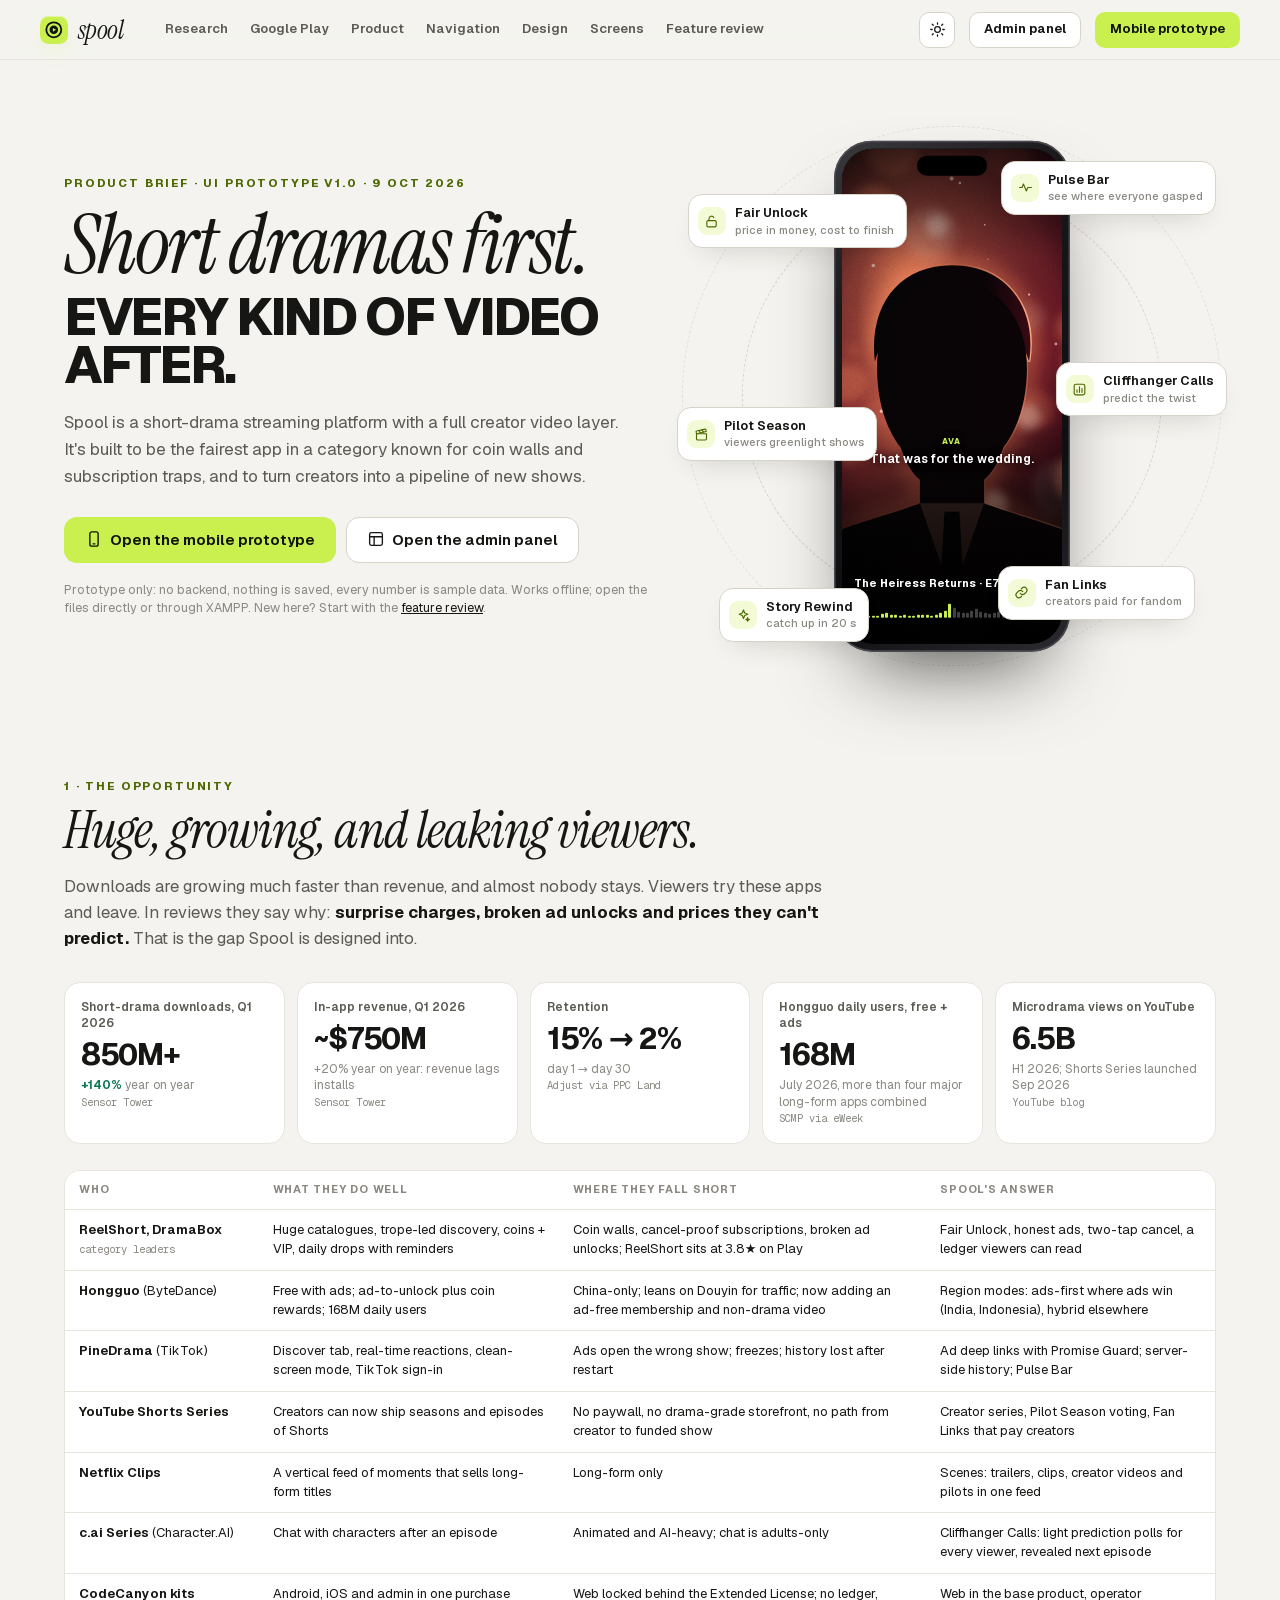
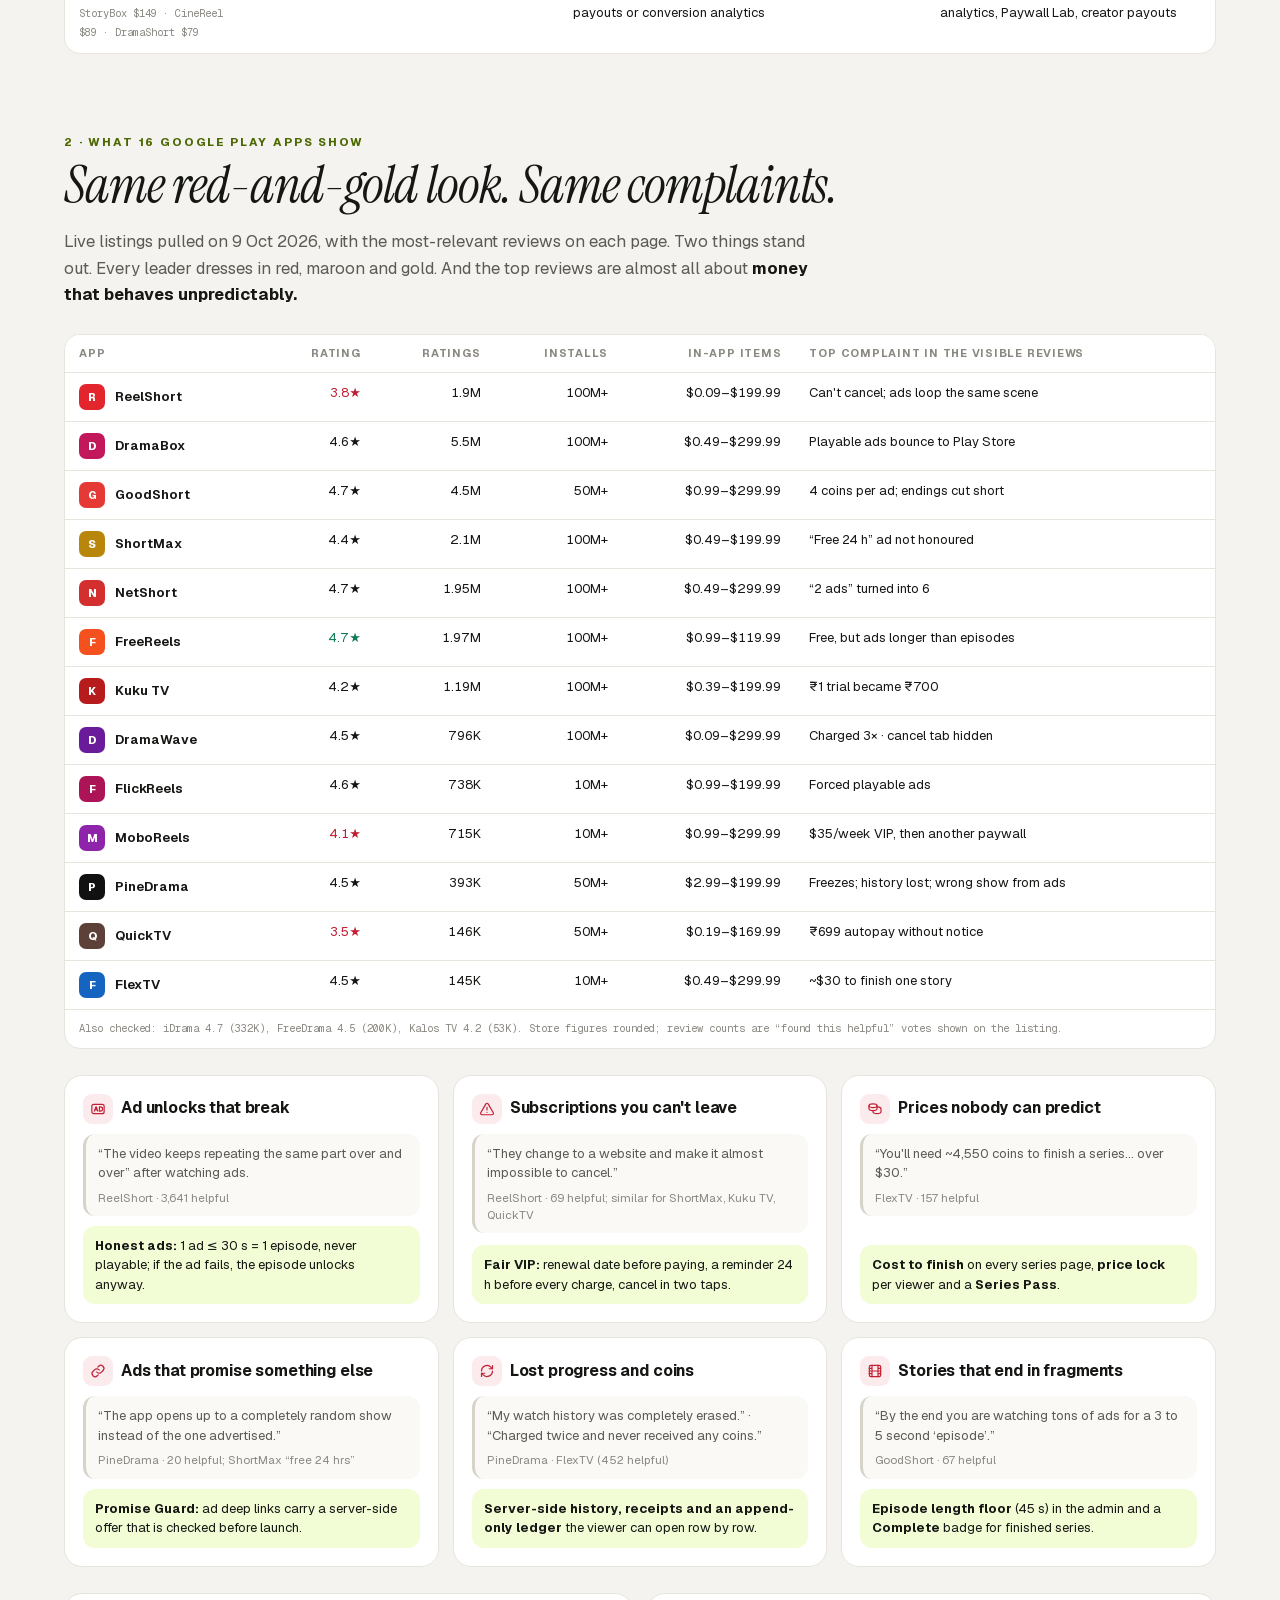
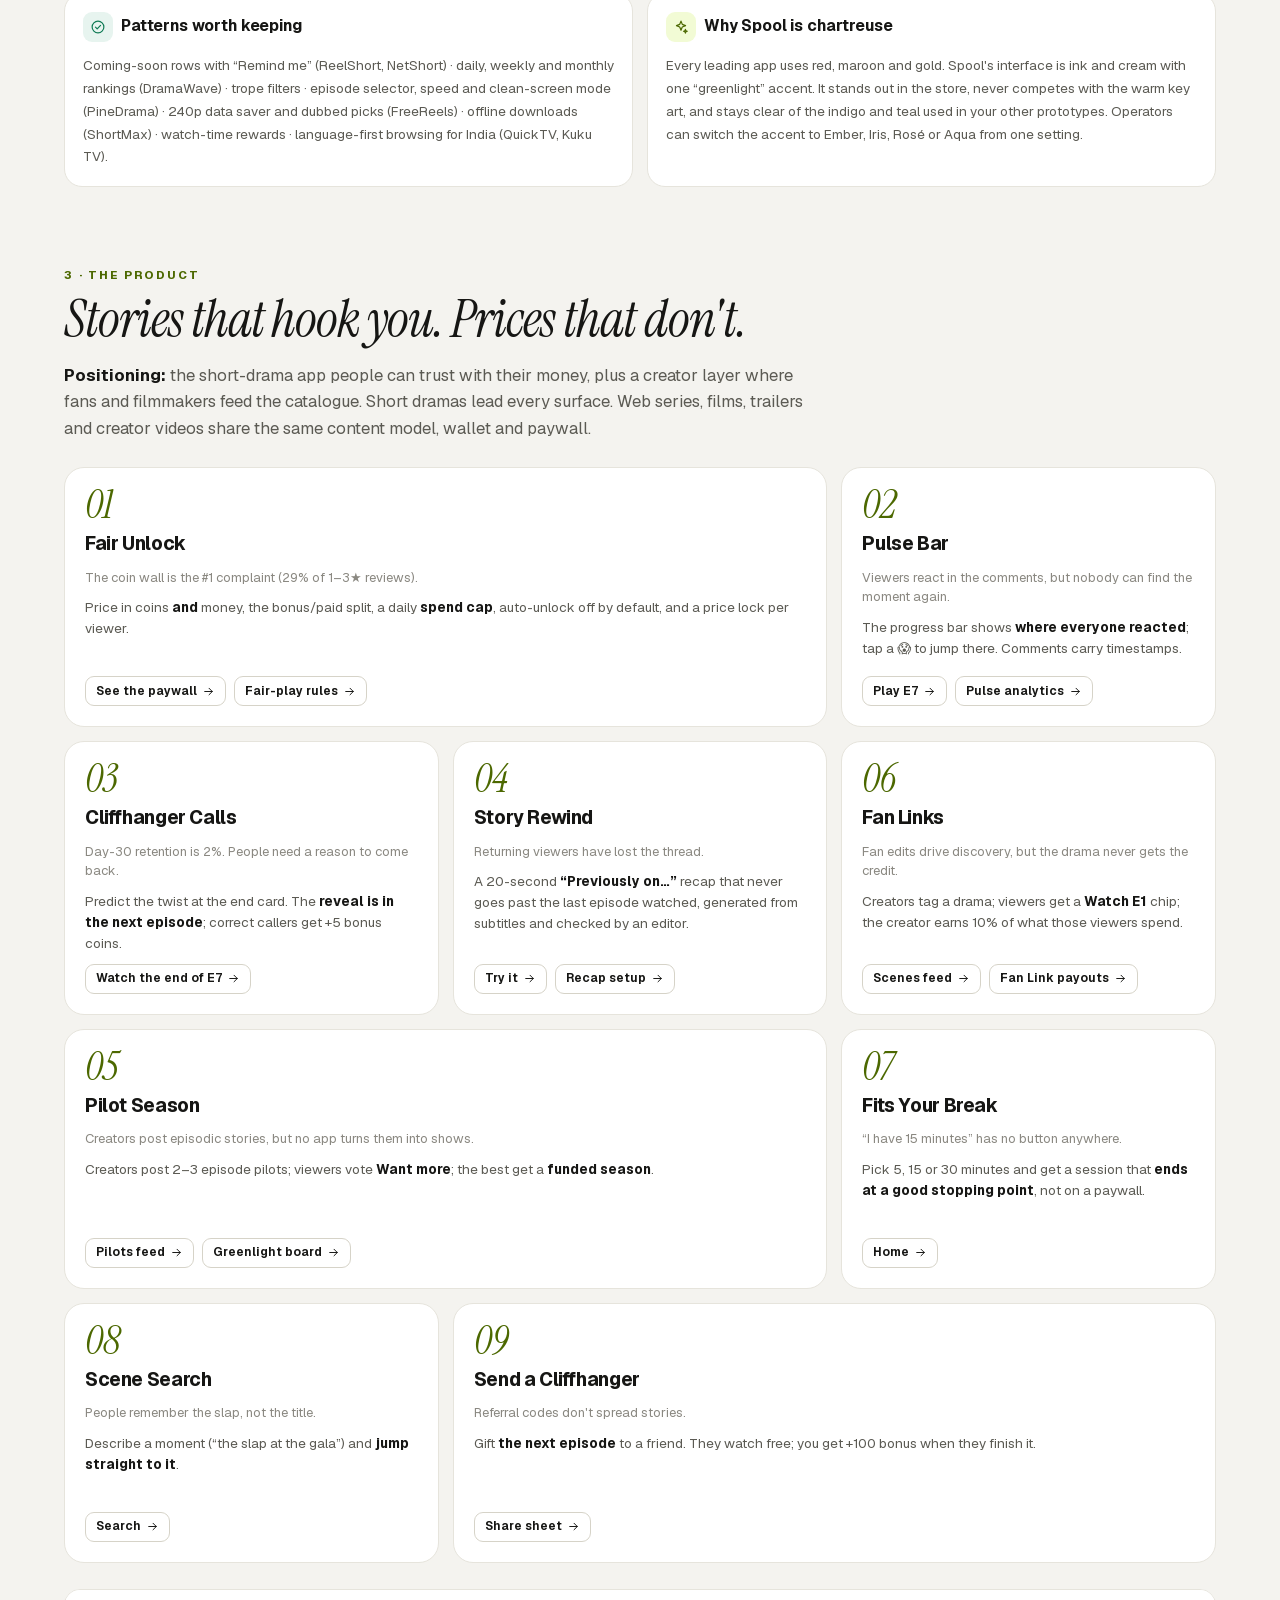
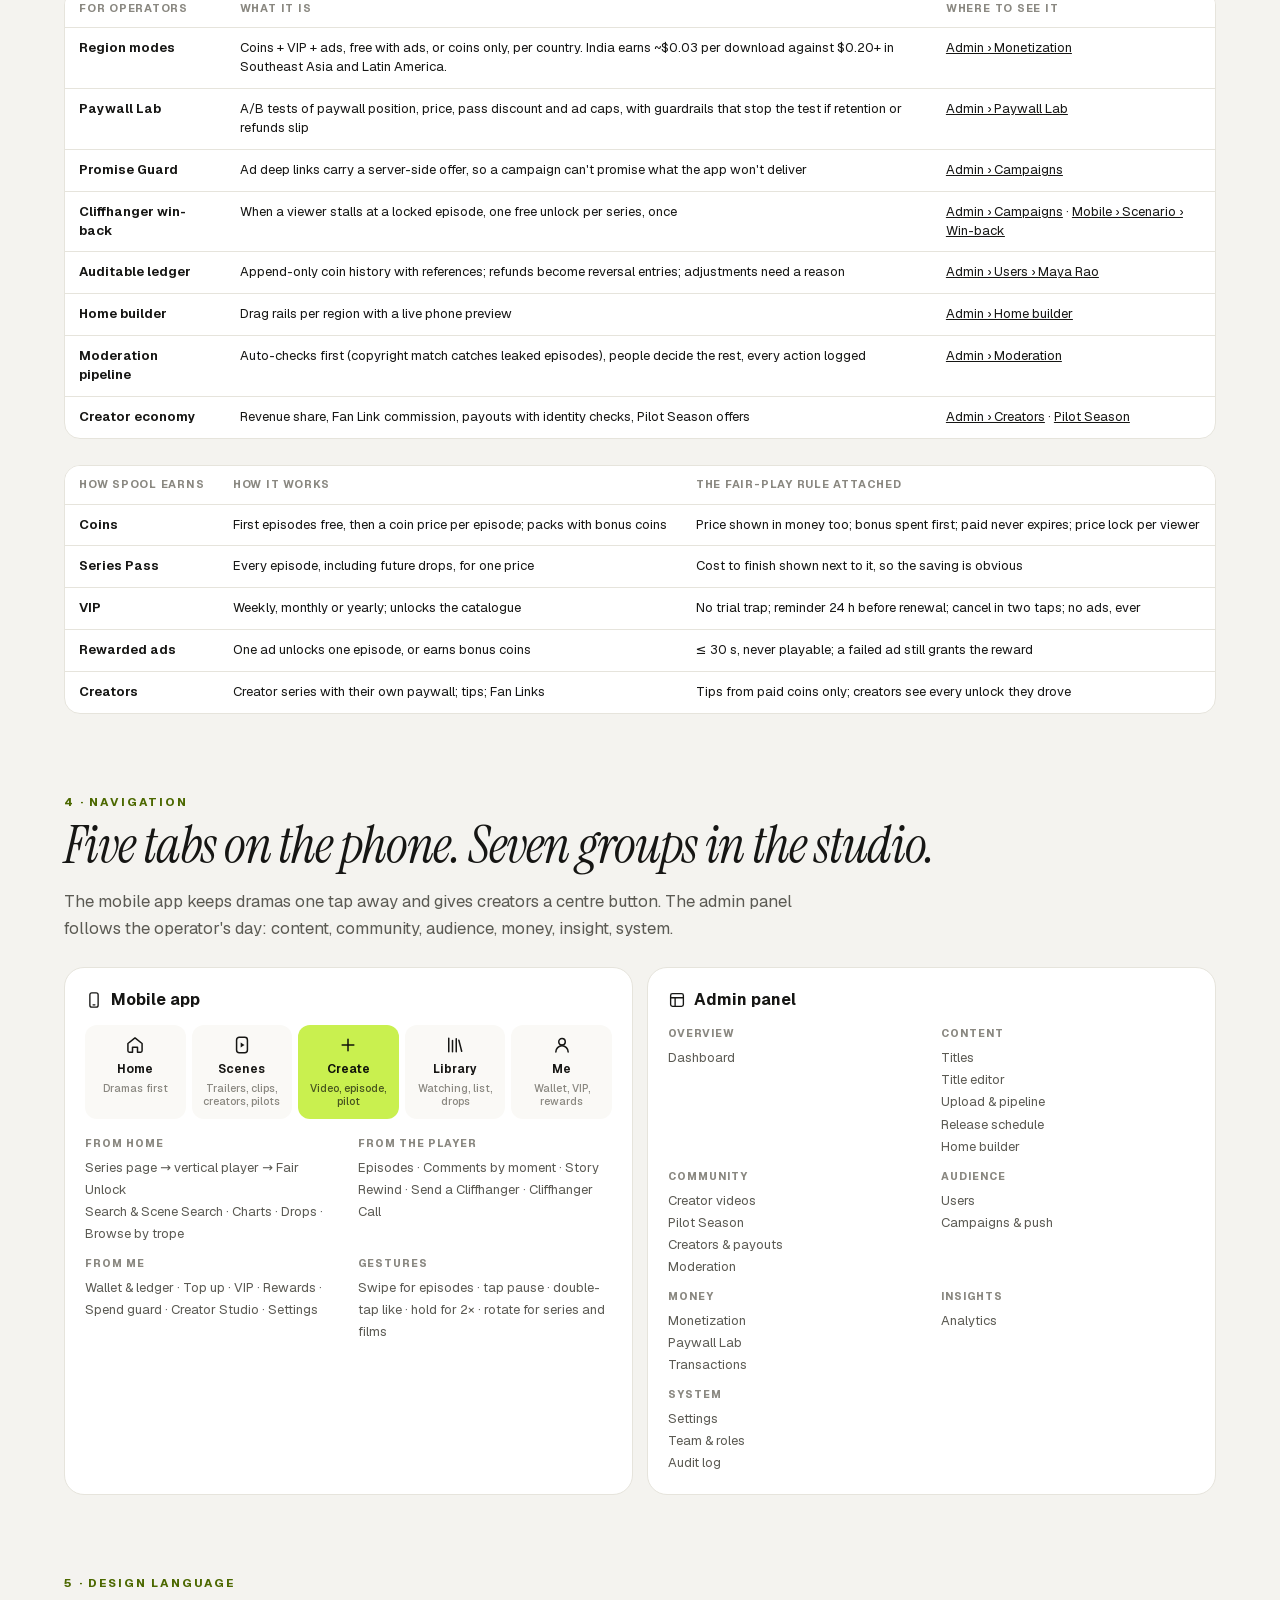
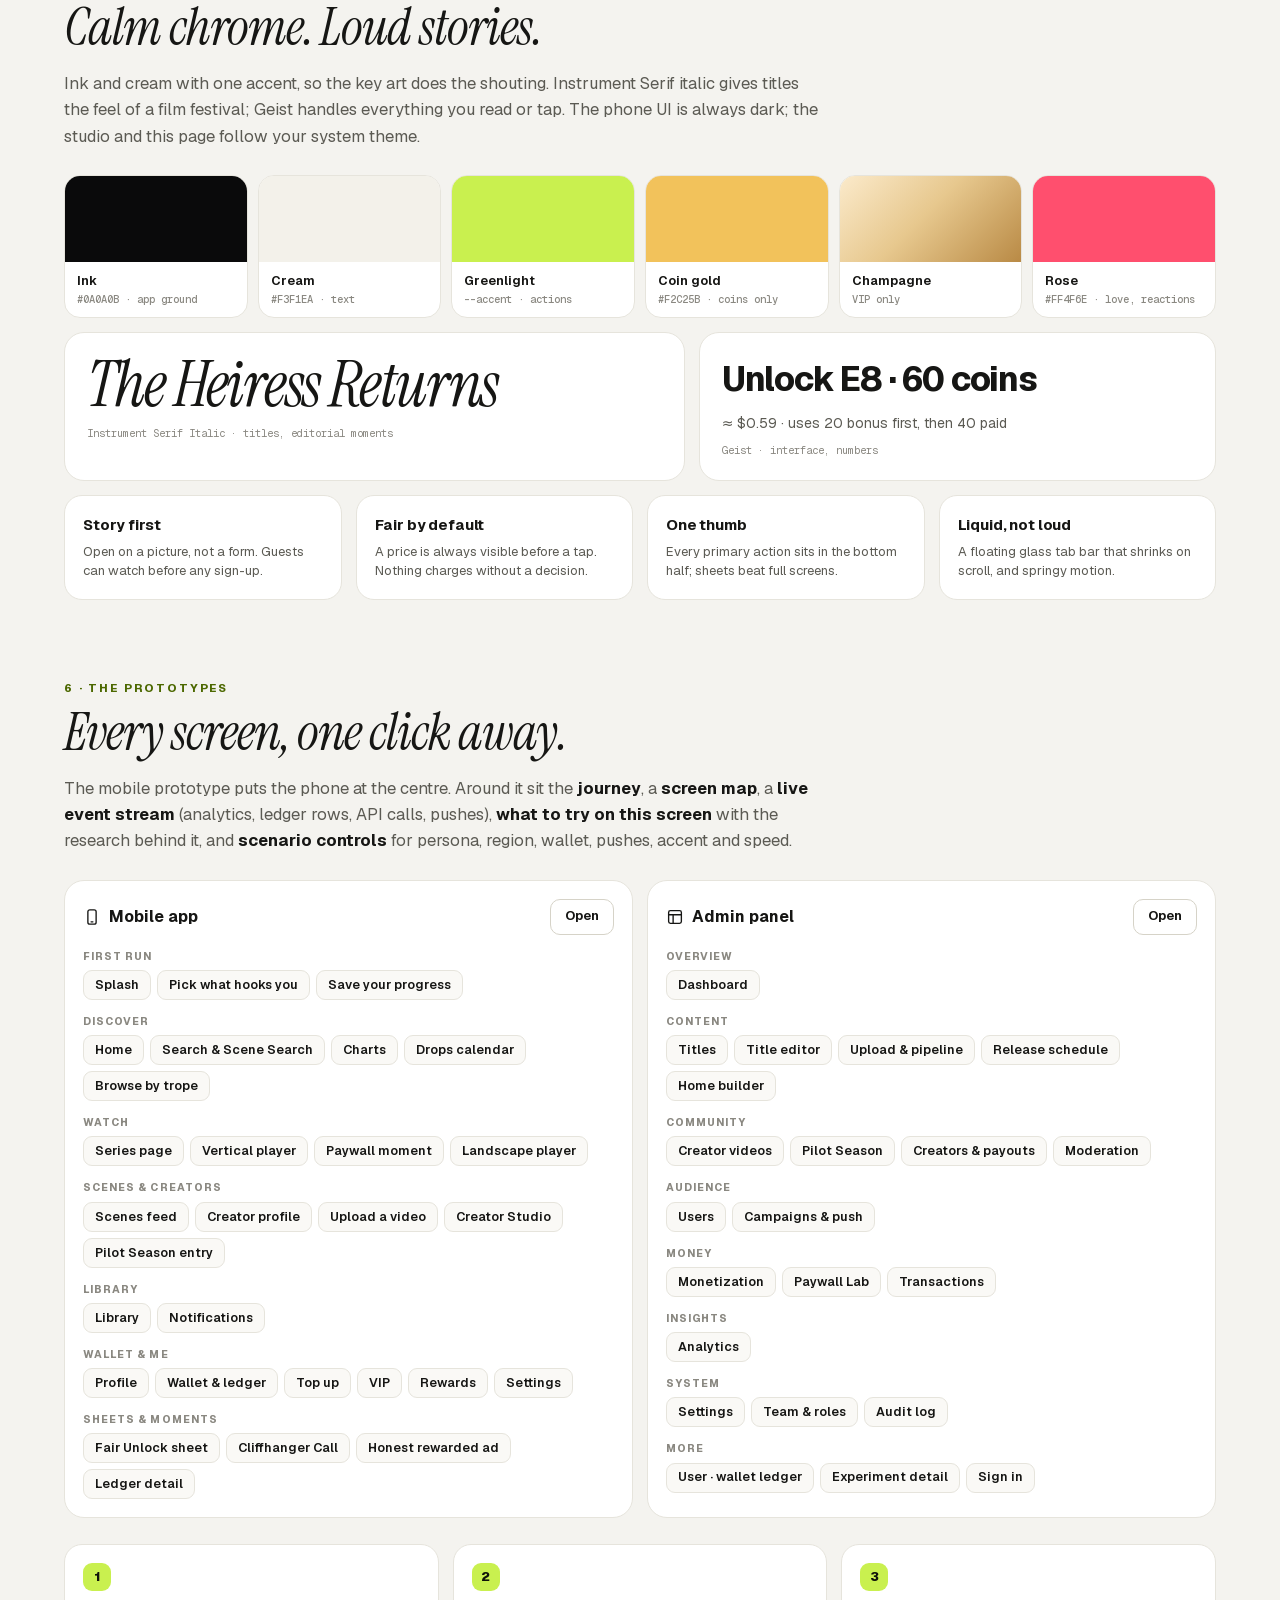
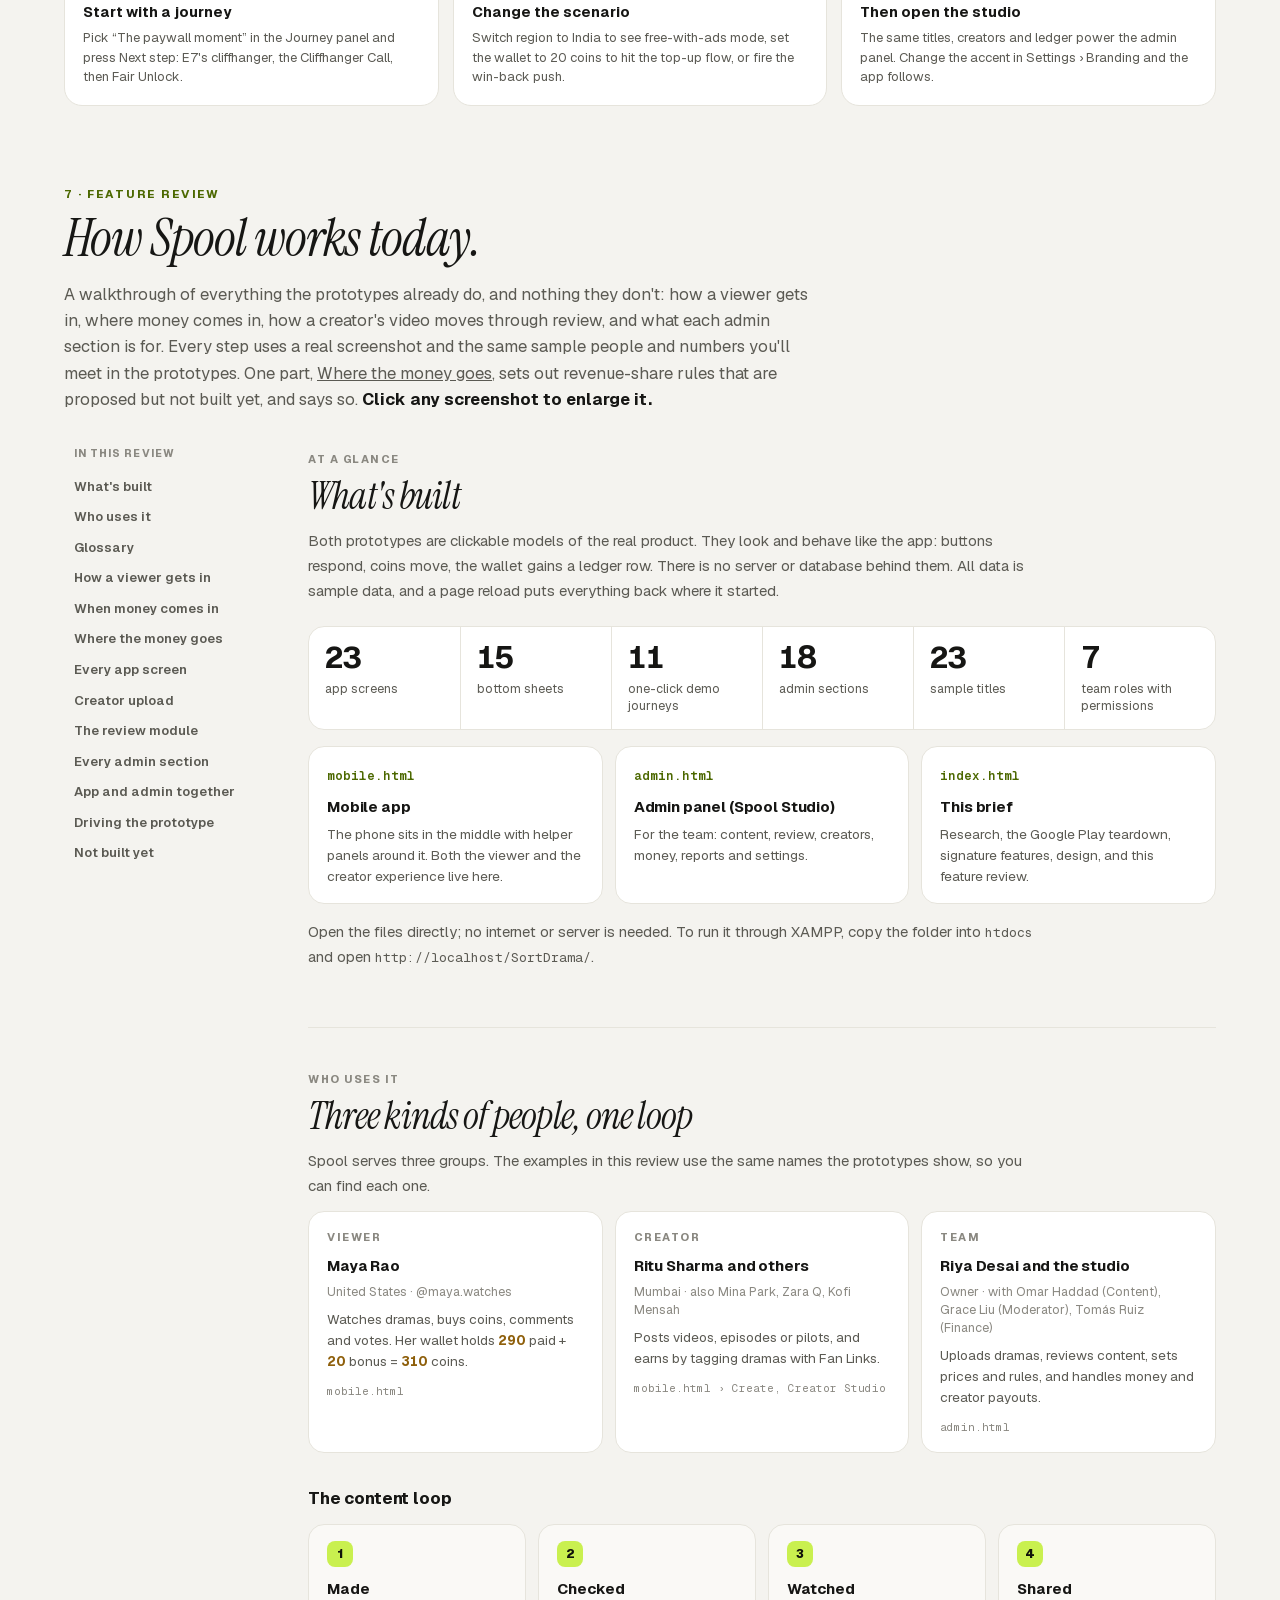
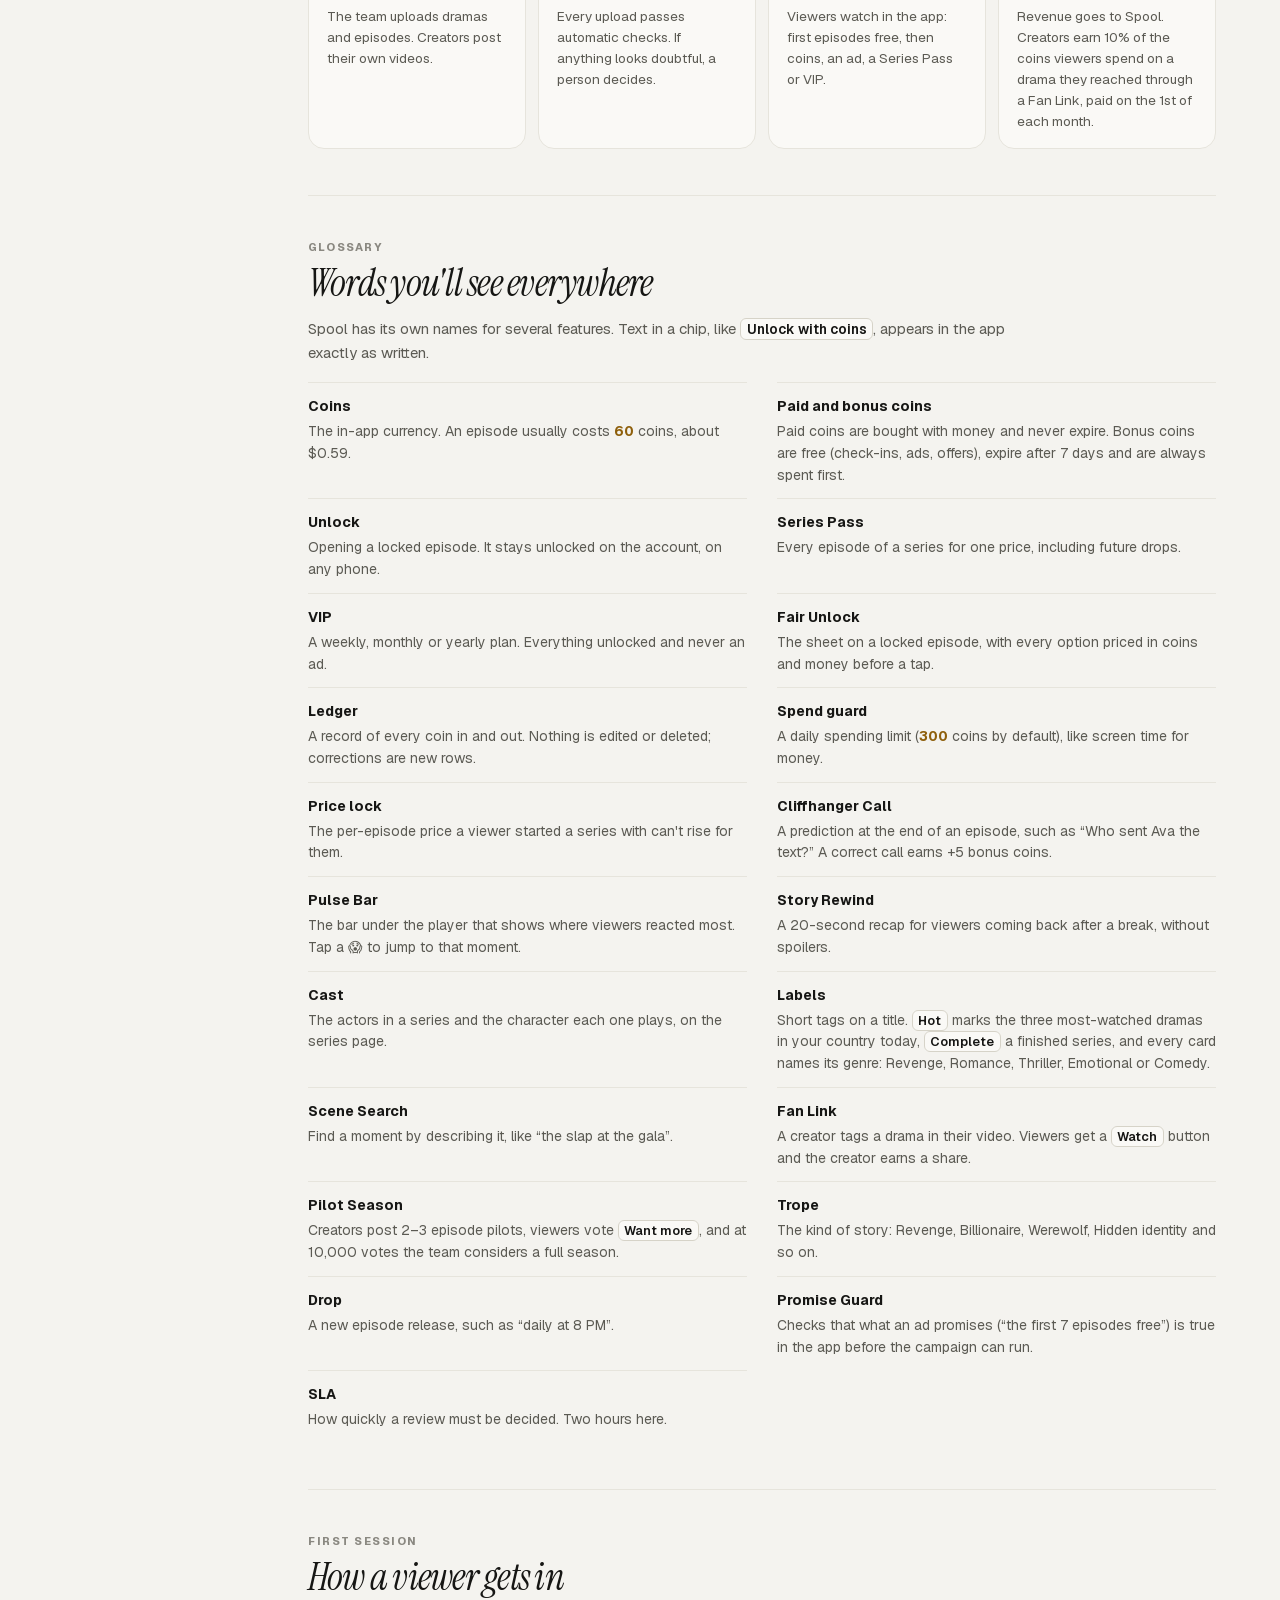
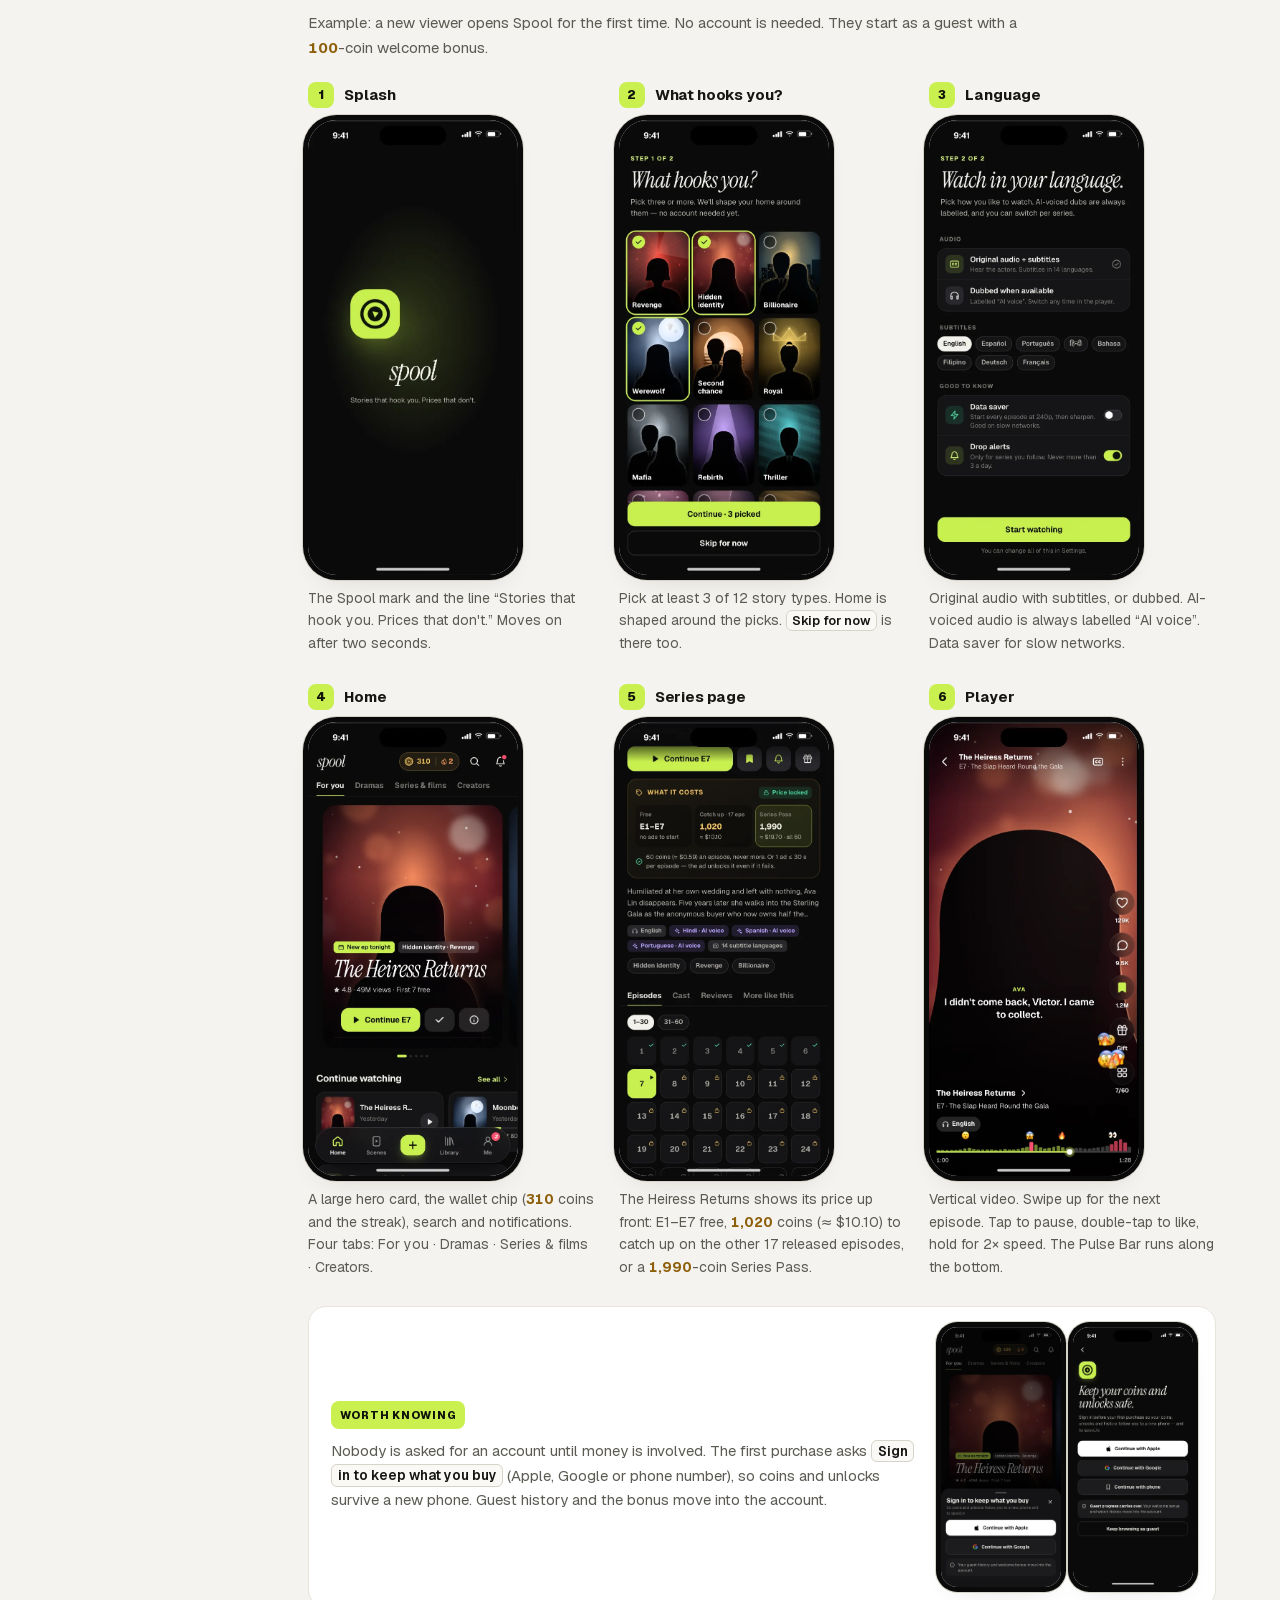
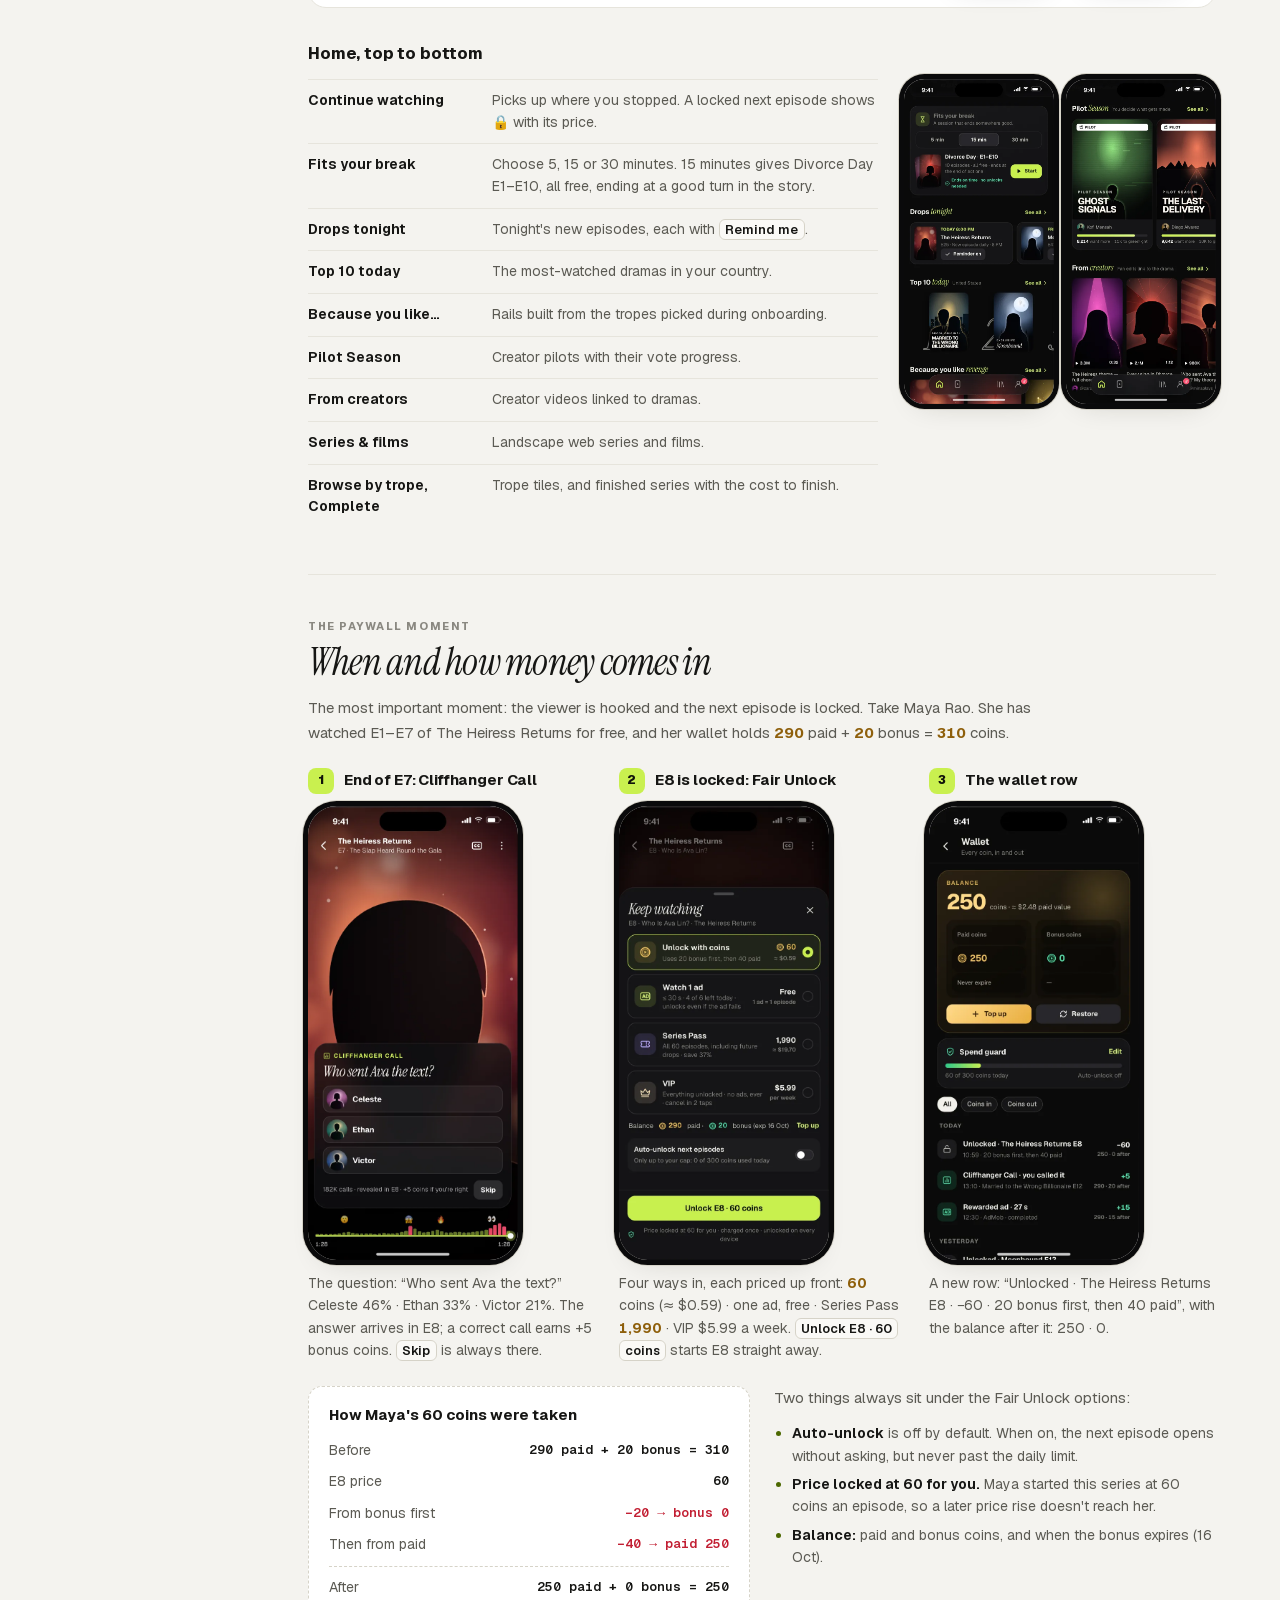
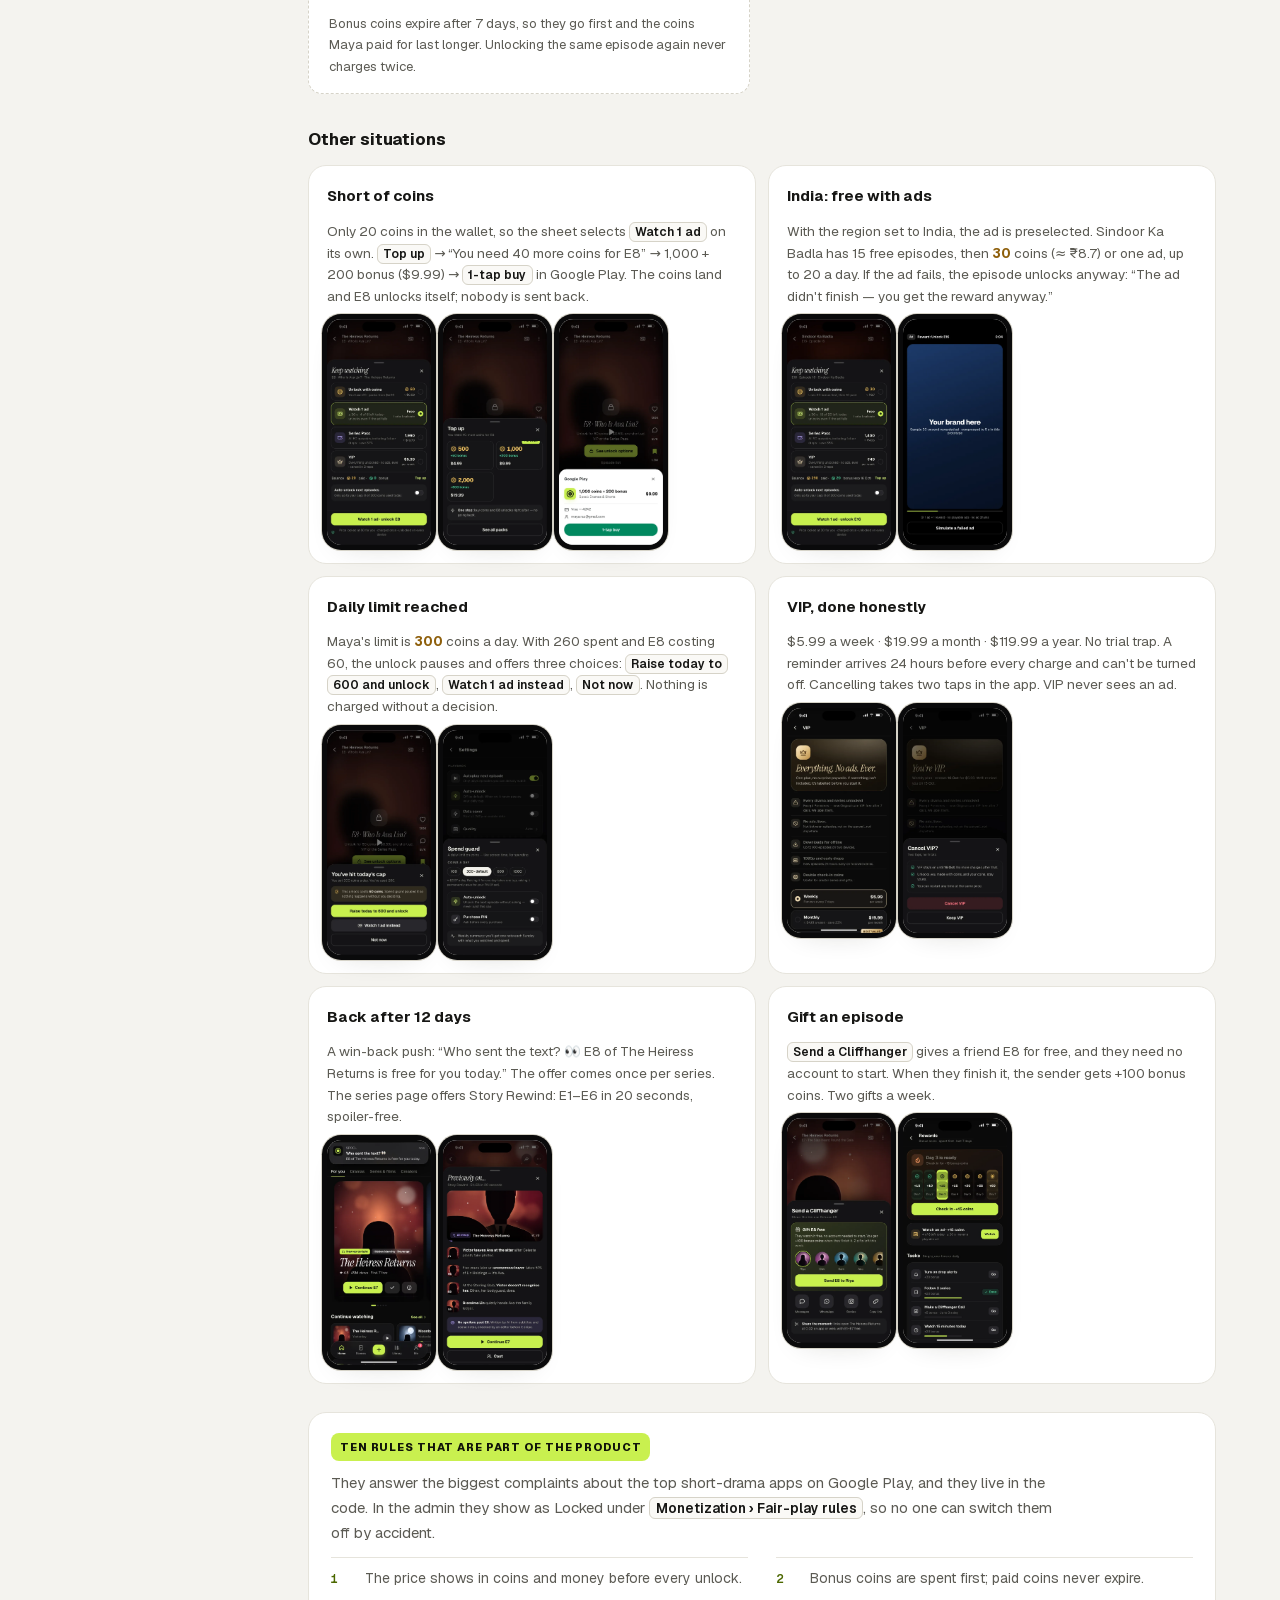
==== commit 8c12d45b: "refactor: update cast list UI, revise README documentation, and refresh mobile screen components and" ====
--- a/index.html
+++ b/index.html
@@ -135,7 +135,7 @@
           <div class="tabsrow" id="tabsrow"></div>
           <div class="navg" style="margin-top:16px">
             <div><h4>From Home</h4>Series page → vertical player → Fair Unlock<br>Search & Scene Search · Charts · Drops · Browse by trope</div>
-            <div><h4>From the player</h4>Episodes · Comments by moment · Who's who · Story Rewind · Send a Cliffhanger · Cliffhanger Call</div>
+            <div><h4>From the player</h4>Episodes · Comments by moment · Story Rewind · Send a Cliffhanger · Cliffhanger Call</div>
             <div><h4>From Me</h4>Wallet & ledger · Top up · VIP · Rewards · Spend guard · Creator Studio · Settings</div>
             <div><h4>Gestures</h4>Swipe for episodes · tap pause · double-tap like · hold for 2× · rotate for series and films</div>
           </div>
@@ -186,7 +186,7 @@
     <section class="blk" id="guide">
       <div class="kick">7 · Feature review</div>
       <h2 class="h">How Spool works today.</h2>
-      <p class="lede">A walkthrough of everything the prototypes already do, and nothing they don't: how a viewer gets in, where money comes in, how a creator's video moves through review, and what each admin section is for. Every step uses a real screenshot and the same sample people and numbers you'll meet in the prototypes. <b>Click any screenshot to enlarge it.</b></p>
+      <p class="lede">A walkthrough of everything the prototypes already do, and nothing they don't: how a viewer gets in, where money comes in, how a creator's video moves through review, and what each admin section is for. Every step uses a real screenshot and the same sample people and numbers you'll meet in the prototypes. One part, <a href="#g-share">Where the money goes</a>, sets out revenue-share rules that are proposed but not built yet, and says so. <b>Click any screenshot to enlarge it.</b></p>
 
       <div class="g-doc">
         <nav class="g-toc" aria-label="Feature review contents">
@@ -197,6 +197,7 @@
             <li><a href="#g-words">Glossary</a></li>
             <li><a href="#g-enter">How a viewer gets in</a></li>
             <li><a href="#g-paywall">When money comes in</a></li>
+            <li><a href="#g-share">Where the money goes</a></li>
             <li><a href="#g-app">Every app screen</a></li>
             <li><a href="#g-creator">Creator upload</a></li>
             <li><a href="#g-review">The review module</a></li>
@@ -216,7 +217,7 @@
             <p>Both prototypes are clickable models of the real product. They look and behave like the app: buttons respond, coins move, the wallet gains a ledger row. There is no server or database behind them. All data is sample data, and a page reload puts everything back where it started.</p>
             <div class="g-counts">
               <div><b>23</b><span>app screens</span></div>
-              <div><b>16</b><span>bottom sheets</span></div>
+              <div><b>15</b><span>bottom sheets</span></div>
               <div><b>11</b><span>one-click demo journeys</span></div>
               <div><b>18</b><span>admin sections</span></div>
               <div><b>23</b><span>sample titles</span></div>
@@ -267,7 +268,8 @@
               <div><dt>Cliffhanger Call</dt><dd>A prediction at the end of an episode, such as “Who sent Ava the text?” A correct call earns +5 bonus coins.</dd></div>
               <div><dt>Pulse Bar</dt><dd>The bar under the player that shows where viewers reacted most. Tap a 😱 to jump to that moment.</dd></div>
               <div><dt>Story Rewind</dt><dd>A 20-second recap for viewers coming back after a break, without spoilers.</dd></div>
-              <div><dt>Who's who</dt><dd>A character map that only shows the people you've already met.</dd></div>
+              <div><dt>Cast</dt><dd>The actors in a series and the character each one plays, on the series page.</dd></div>
+              <div><dt>Labels</dt><dd>Short tags on a title. <span class="g-ui">Hot</span> marks the three most-watched dramas in your country today, <span class="g-ui">Complete</span> a finished series, and every card names its genre: Revenge, Romance, Thriller, Emotional or Comedy.</dd></div>
               <div><dt>Scene Search</dt><dd>Find a moment by describing it, like “the slap at the gala”.</dd></div>
               <div><dt>Fan Link</dt><dd>A creator tags a drama in their video. Viewers get a <span class="g-ui">Watch</span> button and the creator earns a share.</dd></div>
               <div><dt>Pilot Season</dt><dd>Creators post 2–3 episode pilots, viewers vote <span class="g-ui">Want more</span>, and at 10,000 votes the team considers a full season.</dd></div>
@@ -417,6 +419,211 @@
             </div>
           </article>
 
+          <!-- where the money goes -->
+          <article class="g-part" id="g-share">
+            <div class="g-k">Revenue share</div>
+            <h3 class="g-h">Where the money goes</h3>
+            <p>The paywall offers four ways to unlock an episode, and each brings money in differently. This part sets out who is paid from each one: the platform, the creator of the series, and sometimes a creator whose Fan Link sent the viewer. One rule holds throughout: <b>a share is paid only from money that actually arrived</b>, after the store's fee.</p>
+            <div class="g-box" style="margin-top:18px">
+              <span class="g-pill warn">Proposed rules · not built yet</span>
+              <p style="margin-top:10px">Unlike the rest of this review, this part describes rules, not screens. The prototype already shows the prices, the creator share (50% by default, set per creator) and the Fan Link commission (10%) under <span class="g-ui">Creators &amp; payouts › Program settings</span>. The split itself, the earnings ledger and the monthly pools are still to build. Today the admin says creators are paid from coins only; the ad and VIP shares below would extend that.</p>
+            </div>
+
+            <h4 class="g-sub">Who can be paid</h4>
+            <p>Who earns depends on who owns the series, not on how the episode was unlocked.</p>
+            <div class="g-files">
+              <div class="g-tile"><span class="g-label plain">Spool original</span><h5>The platform owns it</h5><div class="where">e.g. The Heiress Returns</div><p>The platform keeps everything that is left after the store's fee.</p></div>
+              <div class="g-tile"><span class="g-label plain">Creator series</span><h5>A creator owns it</h5><div class="where">e.g. Flatmates by Ritu Sharma</div><p>The creator gets a share of the net amount: 50% by default, set per creator (40% to 50% in the sample data). The platform keeps the rest.</p></div>
+              <div class="g-tile"><span class="g-label plain">Licensed drama</span><h5>Another company owns it</h5><div class="where">e.g. Moonbound, from Northlight Media</div><p>The owner's share comes from its contract and is set per title. No rate is fixed yet.</p></div>
+            </div>
+            <ul class="g-bul" style="margin-top:16px">
+              <li><b>Fan Link.</b> When a creator's video sends a viewer to a drama, that creator gets 10% of what the viewer then spends on it in coins, for 30 days. It comes out of the platform's share, never the series owner's.</li>
+              <li><b>Greenlit series.</b> A series funded through Pilot Season uses the share written in its greenlight offer (30% in the sample offer) instead of the default.</li>
+              <li><b>Tips.</b> A tip goes to the creator in full, after the store's fee. Tips can only be paid with paid coins.</li>
+            </ul>
+
+            <h4 class="g-sub">Four ways to unlock, four ways money arrives</h4>
+            <ol class="g-cycle">
+              <li><span class="g-num">1</span><h5>Coins</h5><p>The viewer bought coins through the store. The share is worked out the moment the episode unlocks.</p></li>
+              <li><span class="g-num">2</span><h5>One ad</h5><p>The viewer pays nothing; an ad network pays Spool. Shared at month end from a pool, by number of ads.</p></li>
+              <li><span class="g-num">3</span><h5>Series Pass</h5><p>Bought with coins, so the coin rules apply. One pass belongs to one series.</p></li>
+              <li><span class="g-num">4</span><h5>VIP</h5><p>A weekly, monthly or yearly plan. Shared at month end from a pool, by minutes watched.</p></li>
+            </ol>
+
+            <h4 class="g-sub">1 · Unlock with coins</h4>
+            <p>Take one unlock on a creator series. The episode costs <span class="g-coin">60</span> coins, and the viewer pays with 20 bonus and 40 paid coins, as Maya did above.</p>
+            <div class="g-pay">
+              <div class="g-receipt">
+                <h5>One 60-coin unlock on a creator series</h5>
+                <div class="r"><span>20 bonus coins</span><b>$0.00</b></div>
+                <div class="r"><span>40 paid coins × $0.0099</span><b>$0.40</b></div>
+                <div class="r"><span>Store fee, 15%</span><b class="minus">−$0.06</b></div>
+                <div class="r t"><span>Net amount to share</span><b>$0.34</b></div>
+                <div class="r"><span>Creator, 50%</span><b>$0.17</b></div>
+                <div class="r"><span>Platform, 50%</span><b>$0.17</b></div>
+                <p class="foot">Rule of thumb: 100 paid coins are $0.99. The store keeps $0.15, leaving $0.84: $0.42 for the creator and $0.42 for the platform.</p>
+              </div>
+              <div>
+                <ul class="g-bul">
+                  <li><b>Only paid coins count.</b> Bonus coins are free, so no money arrived for them and nobody is paid. They are the platform's promotion cost.</li>
+                  <li><b>Net, not face value.</b> Google Play and the App Store keep 15% from small developers and 30% from larger ones, and tax comes off too. Sharing the full 60 coins would hand the creator $0.30 of the $0.34 that arrived.</li>
+                  <li><b>Shared at unlock, not at top-up.</b> Coins a viewer buys but never spends are not shared with anyone.</li>
+                  <li><b>One coin value per region,</b> set once a month from what the stores actually paid.</li>
+                </ul>
+              </div>
+            </div>
+            <p style="margin-top:24px"><b>The same $0.34 on other titles.</b> Only the owner changes.</p>
+            <div class="tw" style="margin-top:14px">
+              <table class="tb g-money">
+                <thead><tr><th>Title</th><th class="r">Series owner</th><th class="r">Fan Link creator</th><th class="r">Platform</th></tr></thead>
+                <tbody>
+                  <tr><td><b>Spool original</b><br>The Heiress Returns</td><td class="r">–</td><td class="r">–</td><td class="r">100% · $0.34</td></tr>
+                  <tr><td><b>Spool original, through a Fan Link</b><br>The viewer came from Zara Q's video</td><td class="r">–</td><td class="r">10% · $0.034</td><td class="r">90% · $0.306</td></tr>
+                  <tr><td><b>Creator series</b><br>The example above</td><td class="r">50% · $0.17</td><td class="r">–</td><td class="r">50% · $0.17</td></tr>
+                  <tr><td><b>Creator series, through a Fan Link</b><br>Another creator's video sent the viewer</td><td class="r">50% · $0.17</td><td class="r">10% · $0.034</td><td class="r">40% · $0.136</td></tr>
+                  <tr><td><b>Licensed drama</b><br>If its contract says 40%</td><td class="r">40% · $0.136</td><td class="r">–</td><td class="r">60% · $0.204</td></tr>
+                </tbody>
+              </table>
+            </div>
+            <p style="margin-top:16px">Over a month it adds up the same way. If US viewers spend 100,000 paid coins on Flatmates in October, that is $990.00. The store keeps $148.50, leaving $841.50: <b>$420.75 for Ritu</b> and $420.75 for the platform.</p>
+
+            <h4 class="g-sub">2 · Watch one ad</h4>
+            <p>The viewer pays nothing. An ad network pays Spool, and a single ad earns very little: about $0.012 in the US and about $0.004 in a region like India, going by the prototype's sample ad rates. The 40 paid coins above left $0.34, about 28 times a US ad. The stores take no fee on ad money.</p>
+            <p>Nobody follows the money for each ad. The system only counts, and the real total arrives once a month.</p>
+            <ol class="g-bul">
+              <li><b>When an ad finishes,</b> the server unlocks the episode and saves one row: viewer, title, episode, owner, region and ad network. The app knows the episode because the ad was started from that episode's unlock sheet. No money is recorded yet.</li>
+              <li><b>At month end,</b> the system counts the rows for each owner and fetches the month's ad revenue from the ad networks' reporting APIs. With a mediation layer such as AppLovin MAX, one report covers every network.</li>
+              <li><b>The pool is divided.</b> Revenue ÷ ad unlocks = the value of one ad unlock. Each owner gets its count × that value, and a creator gets their share of it.</li>
+            </ol>
+            <p style="margin-top:20px"><b>Example: one region, one month.</b> The ad networks paid $4.00 for 1,000 ad unlocks, so one ad unlock is worth $0.004.</p>
+            <div class="tw" style="margin-top:14px">
+              <table class="tb g-money">
+                <thead><tr><th>Owner</th><th class="r">Ad unlocks</th><th class="r">Amount</th><th class="r">Creator</th><th class="r">Platform</th></tr></thead>
+                <tbody>
+                  <tr><td><b>Flatmates</b> (Ritu Sharma, 50%)</td><td class="r">300</td><td class="r">$1.20</td><td class="r">$0.60</td><td class="r">$0.60</td></tr>
+                  <tr><td><b>A second creator series</b> (45%)</td><td class="r">100</td><td class="r">$0.40</td><td class="r">$0.18</td><td class="r">$0.22</td></tr>
+                  <tr><td><b>Spool originals</b></td><td class="r">600</td><td class="r">$2.40</td><td class="r">–</td><td class="r">$2.40</td></tr>
+                  <tr><td><b>Total</b></td><td class="r"><b>1,000</b></td><td class="r"><b>$4.00</b></td><td class="r"><b>$0.78</b></td><td class="r"><b>$3.22</b></td></tr>
+                </tbody>
+              </table>
+            </div>
+            <p style="margin-top:16px">The same sum at real size: $10,000 for 2,500,000 ad unlocks in India is still $0.004 each. If 200,000 of them were on Flatmates, that is $800, so <b>$400 for Ritu</b>.</p>
+            <ul class="g-bul">
+              <li><b>Final figures, not estimates.</b> Reporting APIs return estimated earnings. The networks later remove invalid traffic, so the amount paid can be lower. Creators are paid from the final amount.</li>
+              <li><b>A failed ad still unlocks the episode.</b> Its row is counted but earns nothing.</li>
+              <li><b>No Fan Link commission on ads.</b> The amounts are too small to split further.</li>
+              <li><b>Ads on the Rewards screen</b> (+15 bonus coins) belong to no title, so the platform keeps that money.</li>
+              <li><b>Guards.</b> The daily ad limit per viewer (6 in the US, 20 in India), server-side verification, and a creator's own views don't count.</li>
+            </ul>
+
+            <h4 class="g-sub">3 · Series Pass</h4>
+            <p>A Series Pass is bought with coins, so every coin rule above applies. One pass covers one series, so there is one owner to pay and no pool.</p>
+            <div class="g-pay">
+              <div class="g-receipt">
+                <h5>A 1,990-coin pass on a creator series</h5>
+                <div class="r"><span>1,990 paid coins × $0.0099</span><b>$19.70</b></div>
+                <div class="r"><span>Store fee, 15%</span><b class="minus">−$2.95</b></div>
+                <div class="r t"><span>Net amount to share</span><b>$16.75</b></div>
+                <div class="r"><span>Creator, 50%</span><b>$8.37</b></div>
+                <div class="r"><span>Platform, 50%</span><b>$8.38</b></div>
+                <p class="foot">On The Heiress Returns, a Spool original, the whole $16.75 stays with the platform. A Fan Link would pay its creator 10% of the net, about $1.67, from the platform's side.</p>
+              </div>
+              <div>
+                <ul class="g-bul">
+                  <li><b>Bonus coins matter more here.</b> Large packs carry large bonuses (2,000 coins come with 600 bonus), and bonus coins are spent first. A viewer holding 620 bonus coins pays only 1,370 paid coins: $13.56, less $2.03 for the store, leaves $11.53. The creator gets $5.76 instead of $8.37.</li>
+                  <li><b>Future episodes are paid as they arrive.</b> A pass includes episodes that aren't out yet. For a finished series the creator's share is recorded at purchase. For an ongoing one, the part for released episodes is recorded now and the rest as each new episode goes live.</li>
+                  <li><b>Example.</b> 60 episodes, 24 released. Of the creator's $8.37, 24 ÷ 60 gives $3.35 at purchase. The other $5.02 is spread over the 36 episodes to come, about $0.14 each. If the series is abandoned, the unpaid part stays with the platform to refund viewers.</li>
+                </ul>
+              </div>
+            </div>
+
+            <h4 class="g-sub">4 · VIP</h4>
+            <p>VIP opens everything, so there is no single unlock to pay for. The money is shared the way ad money is, with one change: count minutes watched instead of ads.</p>
+            <ol class="g-bul">
+              <li><b>When a VIP viewer watches a locked episode,</b> the server saves one row: viewer, title, episode, owner, region and minutes watched. No money is recorded.</li>
+              <li><b>At month end,</b> the pool is the VIP money received for that month in that region, less store fee and tax, taken from the store and payment reports.</li>
+              <li><b>The pool is divided.</b> Pool ÷ total VIP minutes = the value of one minute. Each owner gets its minutes × that value, and a creator gets their share of it.</li>
+            </ol>
+            <p style="margin-top:20px"><b>Example: one region, one month.</b> The pool is $10,000 and VIP viewers watched 500,000 minutes, so one minute is worth $0.02.</p>
+            <div class="tw" style="margin-top:14px">
+              <table class="tb g-money">
+                <thead><tr><th>Owner</th><th class="r">Minutes</th><th class="r">Amount</th><th class="r">Creator</th><th class="r">Platform</th></tr></thead>
+                <tbody>
+                  <tr><td><b>Flatmates</b> (Ritu Sharma, 50%)</td><td class="r">50,000</td><td class="r">$1,000</td><td class="r">$500</td><td class="r">$500</td></tr>
+                  <tr><td><b>A second creator series</b> (45%)</td><td class="r">10,000</td><td class="r">$200</td><td class="r">$90</td><td class="r">$110</td></tr>
+                  <tr><td><b>Spool originals</b></td><td class="r">440,000</td><td class="r">$8,800</td><td class="r">–</td><td class="r">$8,800</td></tr>
+                  <tr><td><b>Total</b></td><td class="r"><b>500,000</b></td><td class="r"><b>$10,000</b></td><td class="r"><b>$590</b></td><td class="r"><b>$9,410</b></td></tr>
+                </tbody>
+              </table>
+            </div>
+            <ul class="g-bul" style="margin-top:16px">
+              <li><b>Minutes, not episodes.</b> Counting episodes would reward cutting a story into shorter pieces. Minutes don't.</li>
+              <li><b>Locked episodes only.</b> Free episodes earn nothing in any other mode either.</li>
+              <li><b>A plan pays into the months it covers.</b> A $119.99 yearly plan adds about $10 a month for twelve months, less the store's fee. It is never counted all at once.</li>
+              <li><b>One pool per region.</b> VIP costs $5.99 a week in the US and ₹49 in India, so the two are never mixed.</li>
+              <li><b>Guards.</b> A creator's own viewing is ignored, and an episode counts once per viewer per month.</li>
+              <li><b>Outside VIP.</b> New Originals in their 7-day premiere aren't included in VIP, so those unlocks use coins and follow the coin rules.</li>
+            </ul>
+
+            <h4 class="g-sub">From split to payout</h4>
+            <div class="g-pay">
+              <div>
+                <p>Every split is written as a row in an <b>earnings ledger</b>, built like the viewer's wallet ledger: rows are added, never edited. A refund adds a reversal row.</p>
+                <ul class="g-bul">
+                  <li><b>When rows appear.</b> Coin and Series Pass rows at the unlock; ad and VIP rows once a month.</li>
+                  <li><b>A 30-day hold.</b> October's earnings are paid on 1 December. Stores and ad networks pay about a month late, and most refunds land in the same window.</li>
+                  <li><b>$50 minimum.</b> A smaller balance carries over to the next month.</li>
+                  <li><b>Finance approves</b> each payout under <span class="g-ui">Creators &amp; payouts</span>. A first payout waits for the identity check.</li>
+                  <li><b>The platform's share is never paid out.</b> Stores and ad networks pay the company directly; the platform's share is what remains once creators are paid.</li>
+                </ul>
+              </div>
+              <button class="g-shot g-browser" type="button" data-zoom="assets/shots/d-payouts.webp"><span class="bar"><i></i><i></i><i></i><span>admin.html#/creators?tab=payouts · built today</span></span><img src="assets/shots/d-payouts.webp" width="1440" height="900" alt="Payout requests in the admin" loading="lazy" decoding="async"></button>
+            </div>
+
+            <h4 class="g-sub">Edge cases</h4>
+            <div class="tw">
+              <table class="tb">
+                <thead><tr><th>Situation</th><th>What happens</th></tr></thead>
+                <tbody>
+                  <tr><td><b>An unlock paid only with bonus coins</b></td><td>No money arrived, so there is no share. The viewer still gets the episode.</td></tr>
+                  <tr><td><b>A free unlock</b>: free episodes, the win-back episode, a gifted Cliffhanger, a support grant</td><td>No share, for the same reason.</td></tr>
+                  <tr><td><b>A refund or chargeback after the split</b></td><td>Reversal rows cancel the shares. If the creator was already paid, the amount comes off their next payout. The 30-day hold keeps this rare.</td></tr>
+                  <tr><td><b>A price-locked viewer pays an older, lower price</b></td><td>The share is worked out on what the viewer actually paid.</td></tr>
+                  <tr><td><b>The same episode is opened again, or on another device</b></td><td>It is never charged twice, so there is one row only.</td></tr>
+                  <tr><td><b>An ad fails or doesn't finish</b></td><td>The episode unlocks and the row counts, but it earns nothing. The value of one ad unlock drops slightly for everyone that month.</td></tr>
+                  <tr><td><b>A creator watches their own series</b> through ads or VIP</td><td>Those rows are not counted.</td></tr>
+                  <tr><td><b>A region has no ad unlocks or no VIP minutes in a month</b></td><td>There is nothing to divide by, so the pool stays with the platform.</td></tr>
+                  <tr><td><b>A film rental, or a new Original in its premiere week</b></td><td>Paid with coins, so the coin rules apply.</td></tr>
+                  <tr><td><b>A yearly VIP plan is refunded part-way</b></td><td>The months not yet used never enter a pool.</td></tr>
+                  <tr><td><b>A creator's payout is on hold</b>: identity check or a strike</td><td>Earnings keep adding up and are paid once the hold is lifted.</td></tr>
+                  <tr><td><b>Amounts smaller than a cent</b></td><td>The ledger keeps fractions of a cent. Rounding happens once, at payout.</td></tr>
+                </tbody>
+              </table>
+            </div>
+
+            <div class="g-box">
+              <span class="g-label">Eight sharing rules</span>
+              <ol class="g-rules">
+                <li>A share is paid only from money that actually arrived.</li>
+                <li>Only paid coins count; bonus coins pay no one.</li>
+                <li>Shares come from the net amount, after store fee and tax.</li>
+                <li>One share percentage per creator, used for coins, ads, passes and VIP.</li>
+                <li>Fan Link commission comes out of the platform's share, on coins and Series Passes only.</li>
+                <li>Ads and VIP are shared from a monthly pool per region: ads by count, VIP by minutes.</li>
+                <li>Every split is a row in an earnings ledger that never loses a row; refunds add reversal rows.</li>
+                <li>Creators are paid monthly, after a 30-day hold, from $50.</li>
+              </ol>
+            </div>
+
+            <h4 class="g-sub">Still to decide</h4>
+            <ul class="g-bul">
+              <li><b>A creator share of ad and VIP money.</b> The examples assume the same percentage as coins. The prototype today pays creators from coins only.</li>
+              <li><b>Rates for licensed dramas.</b> They come from each contract; none is set. The 40% above is only an illustration.</li>
+              <li><b>Bonus coins.</b> They pay no one here. Paying creators for them at a reduced rate is possible, but the platform would fund it.</li>
+              <li><b>The store fee tier.</b> The examples use 15%. At 30%, every net amount above is smaller.</li>
+            </ul>
+          </article>
+
           <!-- every app screen -->
           <article class="g-part" id="g-app">
             <div class="g-k">Every app screen</div>
@@ -446,7 +653,8 @@
             <div class="g-group">
               <h5>Watch</h5>
               <div class="g-cat c2">
-                <div class="g-card"><button class="g-shot g-phone" type="button" data-zoom="assets/shots/a-series3.webp"><img src="assets/shots/a-series3.webp" width="585" height="1266" alt="Series page episode grid" loading="lazy" decoding="async"></button><div><h6>Series page</h6><a class="g-route" href="mobile.html#/series/heiress">/series/heiress ↗</a><p>The price card, the episode grid (✓ watched, 🔒 locked, ⏱ coming), Who's who, Reviews, More like this. Share and gift from the top.</p></div></div>
+                <div class="g-card"><button class="g-shot g-phone" type="button" data-zoom="assets/shots/a-series3.webp"><img src="assets/shots/a-series3.webp" width="585" height="1266" alt="Series page episode grid" loading="lazy" decoding="async"></button><div><h6>Series page</h6><a class="g-route" href="mobile.html#/series/heiress">/series/heiress ↗</a><p>The price card, the episode grid (✓ watched, 🔒 locked, ⏱ coming), Cast, Reviews, More like this. Status and genre labels sit beside the title. Share and gift from the top.</p></div></div>
+                <div class="g-card"><button class="g-shot g-phone" type="button" data-zoom="assets/shots/a-cast.webp"><img src="assets/shots/a-cast.webp" width="585" height="1266" alt="Series page, Cast tab" loading="lazy" decoding="async"></button><div><h6>Series page: Cast</h6><a class="g-route" href="mobile.html#/series/heiress">/series/heiress ↗</a><p>The Cast tab lists who plays whom: the actor, the character and a one-line role. Story Rewind links straight to it.</p></div></div>
                 <div class="g-card"><button class="g-shot g-phone" type="button" data-zoom="assets/shots/a-player.webp"><img src="assets/shots/a-player.webp" width="585" height="1266" alt="Vertical player" loading="lazy" decoding="async"></button><div><h6>Vertical player</h6><a class="g-route" href="mobile.html#/player/heiress/7">/player/heiress/7 ↗</a><p>Swipe, Pulse Bar, subtitles. Like, comment, save, gift and episodes down the right side. Keys: <span class="kbd">C</span> comments, <span class="kbd">E</span> episodes.</p></div></div>
                 <div class="g-card"><button class="g-shot g-phone" type="button" data-zoom="assets/shots/a-unlock.webp"><img src="assets/shots/a-unlock.webp" width="585" height="1266" alt="Paywall moment" loading="lazy" decoding="async"></button><div><h6>Paywall moment</h6><a class="g-route" href="mobile.html#/player/heiress/8">/player/heiress/8 ↗</a><p>A locked episode opens the Fair Unlock sheet on its own, with the four options above.</p></div></div>
                 <div class="g-card"><button class="g-shot g-phone land" type="button" data-zoom="assets/shots/a-landscape.webp"><img src="assets/shots/a-landscape.webp" width="1218" height="561" alt="Landscape player" loading="lazy" decoding="async"></button><div><h6>Landscape player</h6><a class="g-route" href="mobile.html#/landscape/ledger/1">/landscape/ledger/1 ↗</a><p>Web series and films (Cold Ledger, Monsoon Hostel, Paper Lanterns). The phone turns sideways; Skip intro and Next episode. Films rent for <span class="g-coin">300</span> coins for 30 days, or come with VIP.</p></div></div>
@@ -484,7 +692,7 @@
               </div>
             </div>
 
-            <h4 class="g-sub">The 16 bottom sheets</h4>
+            <h4 class="g-sub">The 15 bottom sheets</h4>
             <p>A sheet is a panel that slides up from the bottom of the screen. Drag it down to close it.</p>
             <div class="g-sheets">
               <figure><button class="g-shot g-phone" type="button" data-zoom="assets/shots/a-unlock.webp"><img src="assets/shots/a-unlock.webp" width="585" height="1266" alt="Unlock options sheet" loading="lazy" decoding="async"></button><figcaption><b>Unlock options</b><span>Fair Unlock: four priced ways in.</span></figcaption></figure>
@@ -495,7 +703,6 @@
               <figure><button class="g-shot g-phone" type="button" data-zoom="assets/shots/a-cancelvip.webp"><img src="assets/shots/a-cancelvip.webp" width="585" height="1266" alt="Cancel VIP sheet" loading="lazy" decoding="async"></button><figcaption><b>Cancel VIP</b><span>Two taps, with the terms spelled out.</span></figcaption></figure>
               <figure><button class="g-shot g-phone" type="button" data-zoom="assets/shots/a-episodes.webp"><img src="assets/shots/a-episodes.webp" width="585" height="1266" alt="Episodes sheet" loading="lazy" decoding="async"></button><figcaption><b>Episodes</b><span>Every episode and the catch-up cost.</span></figcaption></figure>
               <figure><button class="g-shot g-phone" type="button" data-zoom="assets/shots/a-comments.webp"><img src="assets/shots/a-comments.webp" width="585" height="1266" alt="Comments sheet" loading="lazy" decoding="async"></button><figcaption><b>Comments</b><span>Top, By moment, Newest. Tap a timestamp to jump; spoilers stay blurred.</span></figcaption></figure>
-              <figure><button class="g-shot g-phone" type="button" data-zoom="assets/shots/a-cast.webp"><img src="assets/shots/a-cast.webp" width="585" height="1266" alt="Who's who sheet" loading="lazy" decoding="async"></button><figcaption><b>Who's who</b><span>The spoiler-safe character map.</span></figcaption></figure>
               <figure><button class="g-shot g-phone" type="button" data-zoom="assets/shots/a-recap.webp"><img src="assets/shots/a-recap.webp" width="585" height="1266" alt="Story Rewind sheet" loading="lazy" decoding="async"></button><figcaption><b>Story Rewind</b><span>The story so far in 20 seconds.</span></figcaption></figure>
               <figure><button class="g-shot g-phone" type="button" data-zoom="assets/shots/a-share.webp"><img src="assets/shots/a-share.webp" width="585" height="1266" alt="Send a Cliffhanger sheet" loading="lazy" decoding="async"></button><figcaption><b>Send a Cliffhanger</b><span>Gift an episode to a friend.</span></figcaption></figure>
               <figure><button class="g-shot g-phone" type="button" data-zoom="assets/shots/a-psettings.webp"><img src="assets/shots/a-psettings.webp" width="585" height="1266" alt="Playback settings sheet" loading="lazy" decoding="async"></button><figcaption><b>Playback settings</b><span>Speed, quality, audio, subtitles, Clean view, Report a problem.</span></figcaption></figure>
@@ -870,7 +1077,7 @@
                   <tr><td><b>The paywall moment</b></td><td>E7 → Cliffhanger Call → E8 locked → unlock with coins → Wallet</td><td class="r">5</td></tr>
                   <tr><td><b>Out of coins</b></td><td>20 coins → top up from the paywall → Google Play → E8 unlocks itself → Wallet</td><td class="r">5</td></tr>
                   <tr><td><b>Free with ads · India</b></td><td>Hindi Originals → Sindoor Ka Badla → E16 locked → one ad (try “Simulate a failed ad”)</td><td class="r">4</td></tr>
-                  <tr><td><b>Coming back after 12 days</b></td><td>Win-back push → E8 free → Story Rewind → Who's who</td><td class="r">5</td></tr>
+                  <tr><td><b>Coming back after 12 days</b></td><td>Win-back push → E8 free → Story Rewind → Cast</td><td class="r">5</td></tr>
                   <tr><td><b>Creator: post a video</b></td><td>Scenes → clip → details, Fan Link, rights → Post → Creator Studio</td><td class="r">5</td></tr>
                   <tr><td><b>Vote a pilot into production</b></td><td>Pilots feed → The Last Delivery → Want more → “Greenlit” push</td><td class="r">4</td></tr>
                   <tr><td><b>Find a scene by describing it</b></td><td>Search → Scene Search → the player opens at 0:40</td><td class="r">3</td></tr>
@@ -896,6 +1103,7 @@
               <li><b>No real AI.</b>Scene Search and Story Rewind use pre-written examples.</li>
               <li><b>Generated artwork.</b>Posters and character art are generated; real, licensed posters are needed.</li>
               <li><b>Admin changes don't reach the app.</b>Only the accent colour carries across.</li>
+              <li><b>No revenue split.</b>The admin shows the creator share and Fan Link settings, but nothing works out who earns what. The rules are in <a href="#g-share">Where the money goes</a>; the earnings ledger and monthly pools are still to build.</li>
               <li><b>No SaaS or Partner Studio module.</b>Outside companies registering, getting approved and connecting platforms has only been discussed; there is no code.</li>
               <li><b>The real apps haven't started.</b>Flutter (Android and iOS), the Laravel admin and the Next.js web are still to come. These prototypes are their blueprint; each part of <span class="g-mono">data.js</span> becomes a database table.</li>
             </ul>
@@ -917,6 +1125,7 @@
         <div class="st2"><b>Write store-policy rules per country</b><span>Web checkout links are an admin switch per region, off by default except where policy allows.</span></div>
         <div class="st2"><b>Prototype on real devices</b><span>Validate the vertical player's preload and the swipe-to-unlock moment in Flutter first. It's the riskiest piece.</span></div>
         <div class="st2"><b>Source licensed demo content</b><span>Vertical and landscape samples with clear rights for the store listing and buyer demos.</span></div>
+        <div class="st2"><b>Confirm the revenue shares</b><span>The <a href="#g-share">sharing rules</a> are drafted. Still open: a creator share of ad and VIP money, rates for licensed dramas, and whether bonus coins ever pay creators.</span></div>
         <div class="st2"><b>Choose the first market</b><span>India (ads first, low prices) or the US (coins and VIP). Both region modes already run in the prototype.</span></div>
         <div class="st2"><b>Set the build order</b><span>Backend and admin first, so content can go in before the app ships, or both together. The prototypes are the spec either way.</span></div>
       </div>
@@ -1019,7 +1228,7 @@
         ["Fair Unlock", "The coin wall is the #1 complaint (29% of 1–3★ reviews).", "Price in coins <b>and</b> money, the bonus/paid split, a daily <b>spend cap</b>, auto-unlock off by default, and a price lock per viewer.", [["See the paywall", "mobile.html#/player/heiress/8"], ["Fair-play rules", "admin.html#/monetization?tab=fair"]], true],
         ["Pulse Bar", "Viewers react in the comments, but nobody can find the moment again.", "The progress bar shows <b>where everyone reacted</b>; tap a 😱 to jump there. Comments carry timestamps.", [["Play E7", "mobile.html#/player/heiress/7/30"], ["Pulse analytics", "admin.html#/titles/heiress?tab=analytics"]]],
         ["Cliffhanger Calls", "Day-30 retention is 2%. People need a reason to come back.", "Predict the twist at the end card. The <b>reveal is in the next episode</b>; correct callers get +5 bonus coins.", [["Watch the end of E7", "mobile.html#/player/heiress/7/76"]]],
-        ["Story Rewind", "Returning viewers have lost the thread.", "A 20-second <b>“Previously on…”</b> recap and a <b>spoiler-safe Who's who</b> map, generated from subtitles and checked by an editor.", [["Try it", "mobile.html#/series/crown"], ["Cast setup", "admin.html#/titles/heiress?tab=cast"]]],
+        ["Story Rewind", "Returning viewers have lost the thread.", "A 20-second <b>“Previously on…”</b> recap that never goes past the last episode watched, generated from subtitles and checked by an editor.", [["Try it", "mobile.html#/series/crown"], ["Recap setup", "admin.html#/titles/heiress?tab=cast"]]],
         ["Pilot Season", "Creators post episodic stories, but no app turns them into shows.", "Creators post 2–3 episode pilots; viewers vote <b>Want more</b>; the best get a <b>funded season</b>.", [["Pilots feed", "mobile.html#/scenes/pilots"], ["Greenlight board", "admin.html#/pilots"]], true],
         ["Fan Links", "Fan edits drive discovery, but the drama never gets the credit.", "Creators tag a drama; viewers get a <b>Watch E1</b> chip; the creator earns 10% of what those viewers spend.", [["Scenes feed", "mobile.html#/scenes"], ["Fan Link payouts", "admin.html#/creators?tab=fanlinks"]]],
         ["Fits Your Break", "“I have 15 minutes” has no button anywhere.", "Pick 5, 15 or 30 minutes and get a session that <b>ends at a good stopping point</b>, not on a paywall.", [["Home", "mobile.html#/home"]]],
--- a/assets/css/core.css
+++ b/assets/css/core.css
@@ -353,7 +353,8 @@
   position: absolute; z-index: 3; top: 5.5cqw; left: 5.5cqw; right: 5.5cqw;
   display: flex; gap: 4px; flex-wrap: wrap;
 }
-.poster .tag {
+/* .labs carries the same tags outside a poster, e.g. beside a series title */
+.poster .tag, .labs .tag {
   display: inline-flex; align-items: center; gap: 3px;
   height: 18px; padding: 0 6px;
   border-radius: 5px;
@@ -368,8 +369,10 @@
 .poster .tag.free { background: var(--accent); color: var(--accent-ink); }
 .poster .tag.vip { background: var(--vip-grad); color: #3A2408; }
 .poster .tag.pilot { background: #fff; color: #111; }
-.poster .tag.done { background: rgba(10, 10, 11, .62); color: var(--green-ink); }
-.poster .tag svg { width: 11px; height: 11px; }
+.poster .tag.done, .labs .tag.done { background: rgba(10, 10, 11, .62); color: #4BDDA2; } /* sits on artwork in both themes */
+.poster .tag.hot, .labs .tag.hot { background: var(--amber); color: #2A1700; }
+.poster .tag svg, .labs .tag svg { width: 11px; height: 11px; }
+.labs { display: inline-flex; gap: 5px; margin-left: 8px; vertical-align: 1px; }
 .poster.wide { aspect-ratio: 16 / 9; }
 .poster.tall { aspect-ratio: 9 / 16; }
 .poster.sq { aspect-ratio: 1; }
--- a/assets/css/hub.css
+++ b/assets/css/hub.css
@@ -36,7 +36,7 @@
 .lede b { color: var(--text); }
 
 /* hero */
-.hero2 { padding: 56px 0 30px; display: grid; grid-template-columns: minmax(0, 1.05fr) minmax(0, .95fr); gap: 40px; align-items: center; }
+.hero2 { margin: 0 -24px; padding: 56px 24px 30px; overflow-x: clip; display: grid; grid-template-columns: minmax(0, 1.05fr) minmax(0, .95fr); gap: 40px; align-items: center; } /* the orbit may bleed into the page gutter, never past it */
 .hero2 h1 { margin: 14px 0 0; font-family: var(--f-display); font-style: italic; font-weight: 400; font-size: clamp(46px, 6.6vw, 84px); line-height: .92; letter-spacing: -.03em; }
 .hero2 h1 em { font-style: normal; font-family: var(--f-ui); font-weight: 800; font-size: .62em; letter-spacing: -.045em; text-transform: uppercase; display: block; margin-top: 10px; }
 .hero2 p { margin: 20px 0 0; font-size: 17px; line-height: 1.6; color: var(--text-2); max-width: 560px; }
@@ -268,6 +268,9 @@
 .g-rules { counter-reset: r; list-style: none; margin: 12px 0 0; padding: 0; display: grid; grid-template-columns: repeat(2, minmax(0, 1fr)); gap: 0 28px; }
 .g-rules li { counter-increment: r; display: grid; grid-template-columns: 26px minmax(0, 1fr); gap: 8px; padding: 10px 0; border-top: 1px solid var(--line); font-size: 14px; line-height: 1.55; color: var(--text-2); }
 .g-rules li::before { content: counter(r); font-family: var(--f-mono); font-size: 12px; font-weight: 600; line-height: 1.9; color: var(--accent-text); }
+
+/* revenue share: keep the label column readable on a phone; the table scrolls inside .tw instead */
+.g-money td:first-child { min-width: 190px; }
 
 /* screen catalogue */
 .g-group { margin-top: 28px; }
@@ -405,6 +408,7 @@
 }
 @media (max-width: 640px) {
   .wrap { padding: 0 16px; }
+  .hero2 { margin: 0 -16px; padding-left: 16px; padding-right: 16px; }
   .cards3, .cards2, .feats, .steps2, .principles { grid-template-columns: 1fr; }
   .fc.big { grid-column: auto; }
   .stats5 { grid-template-columns: 1fr 1fr; }
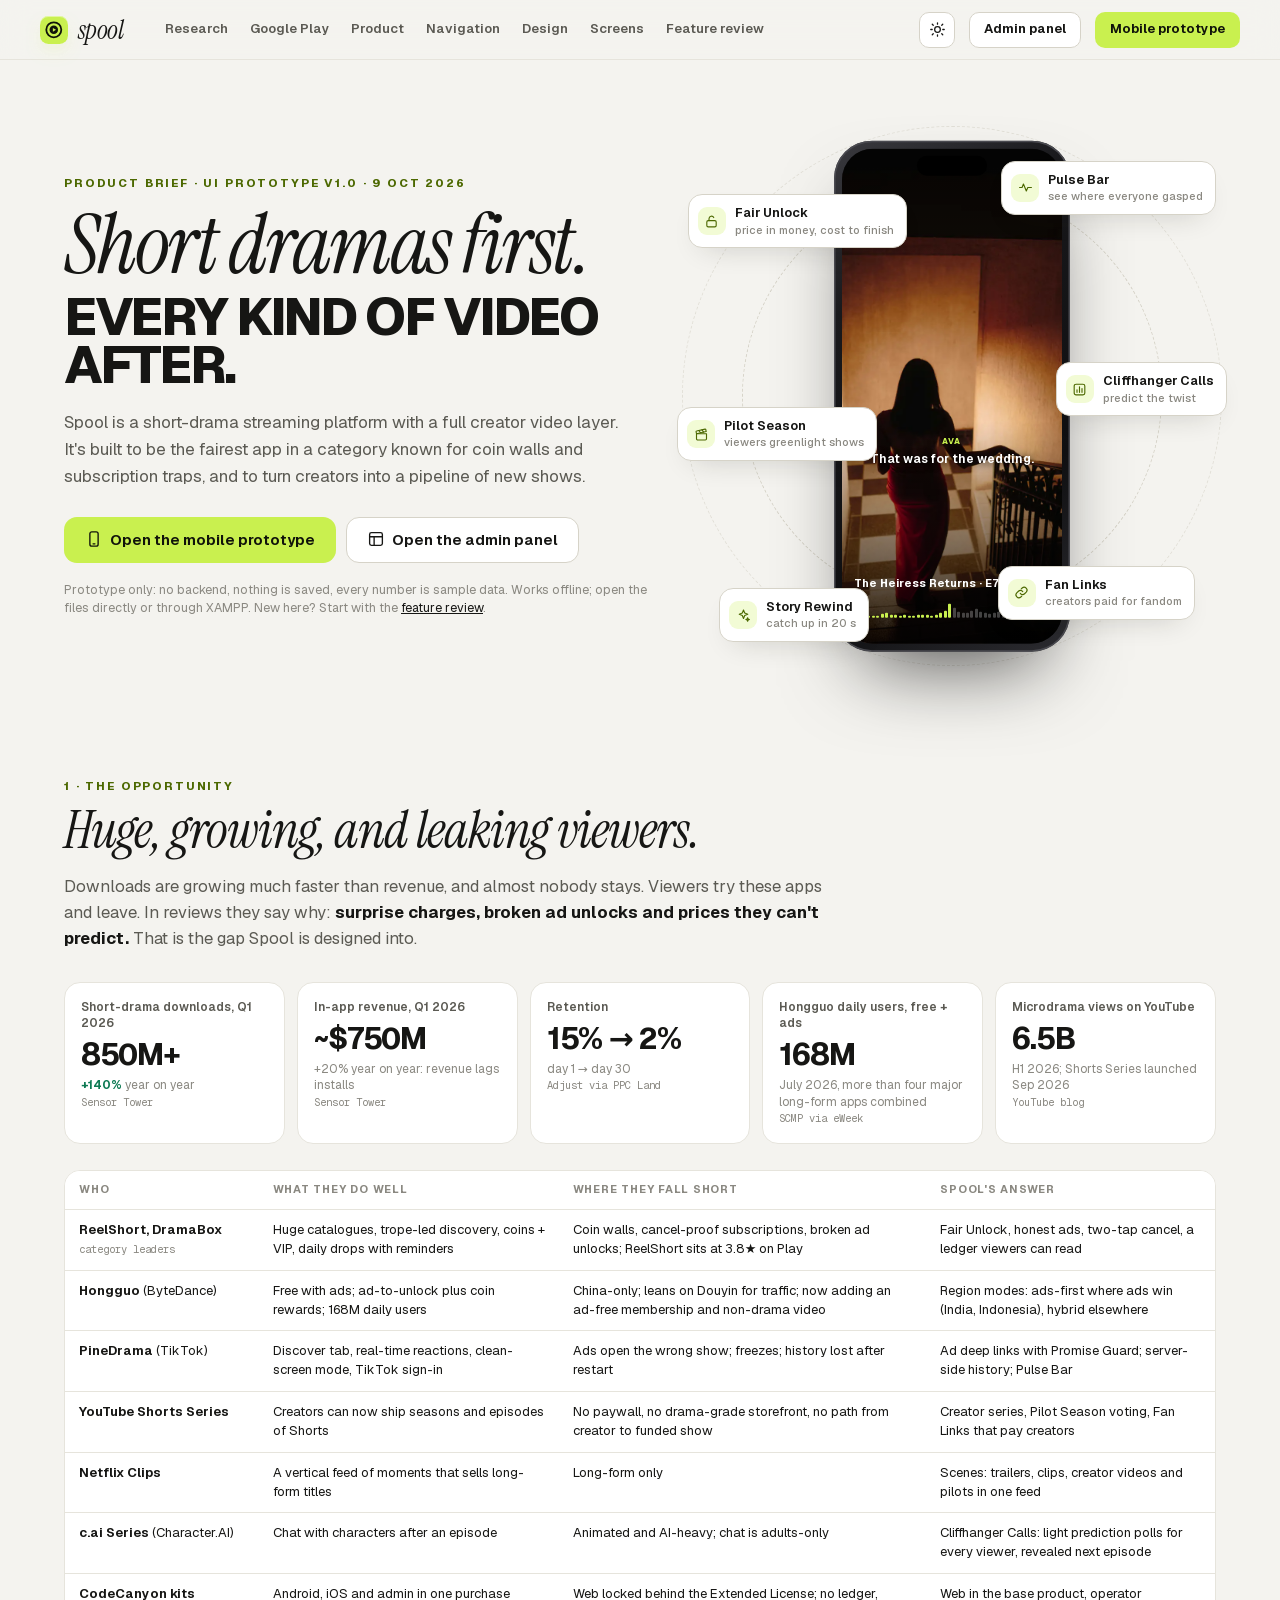
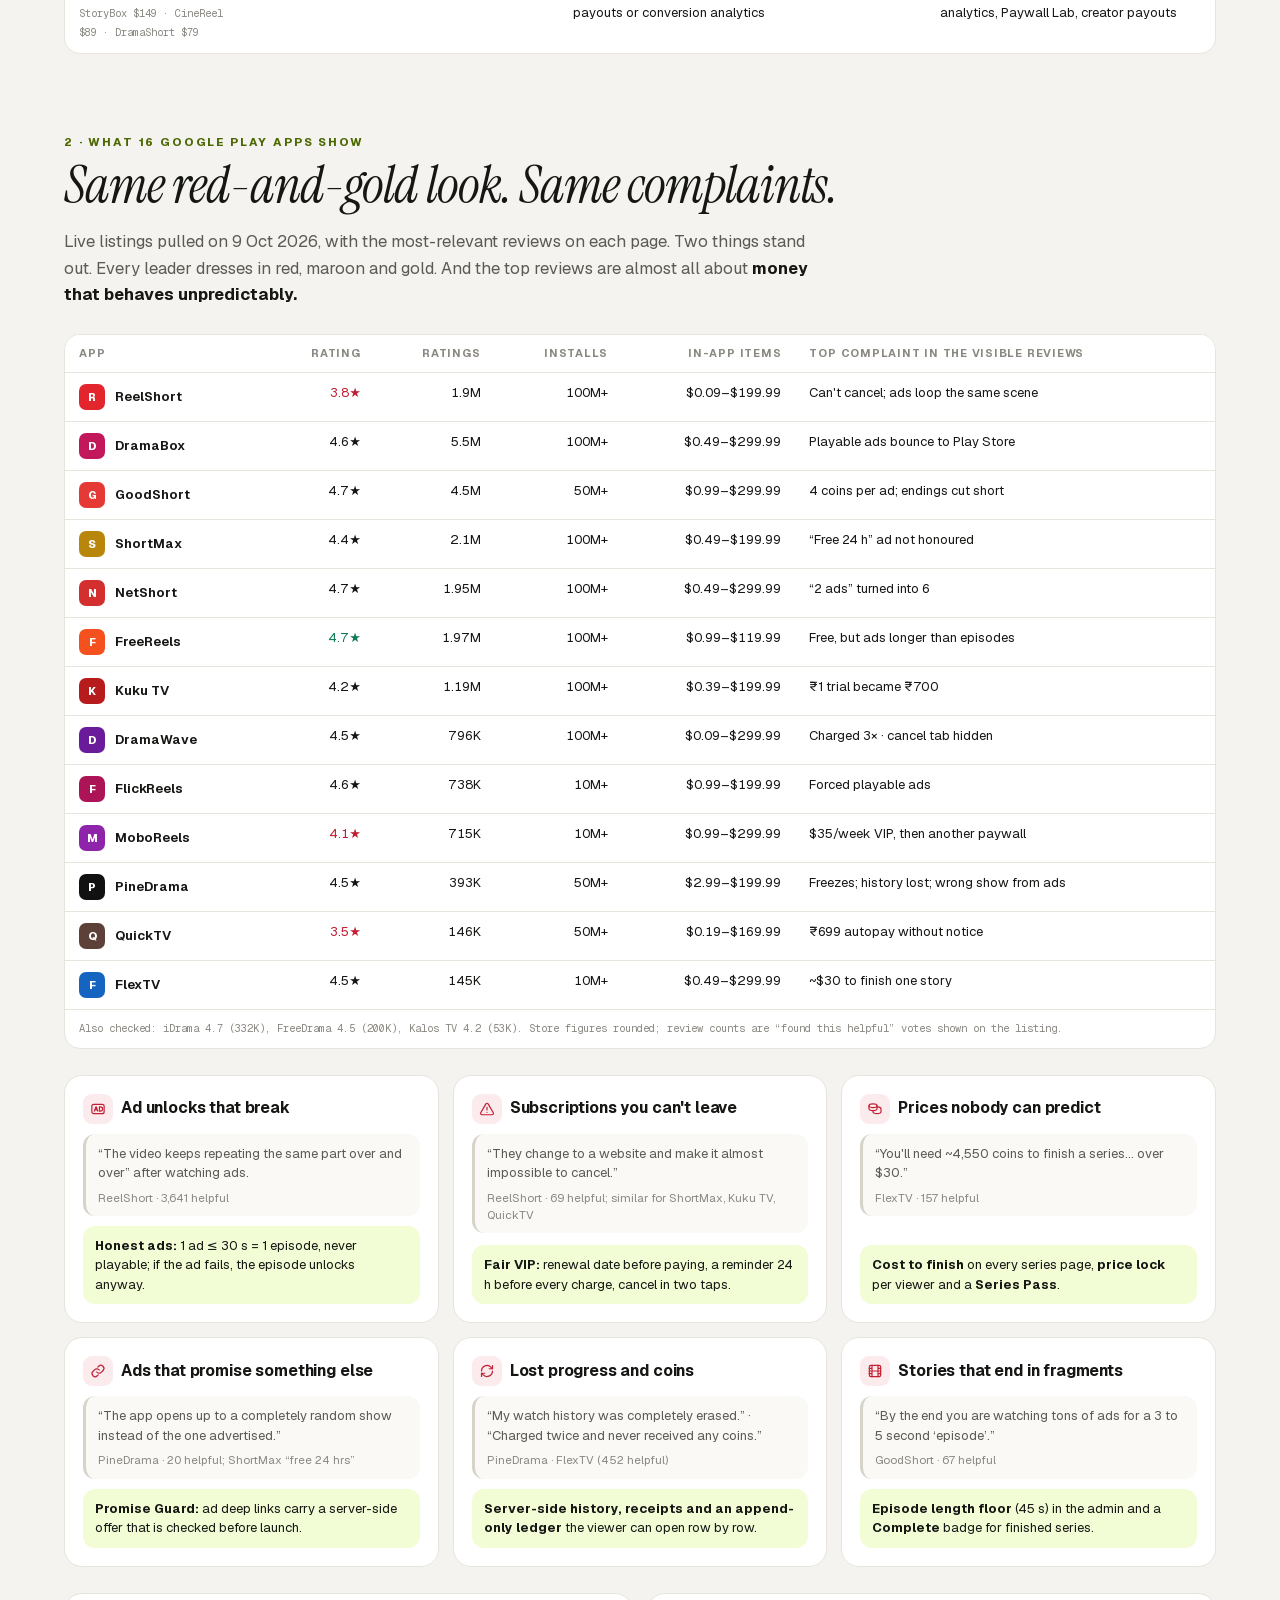
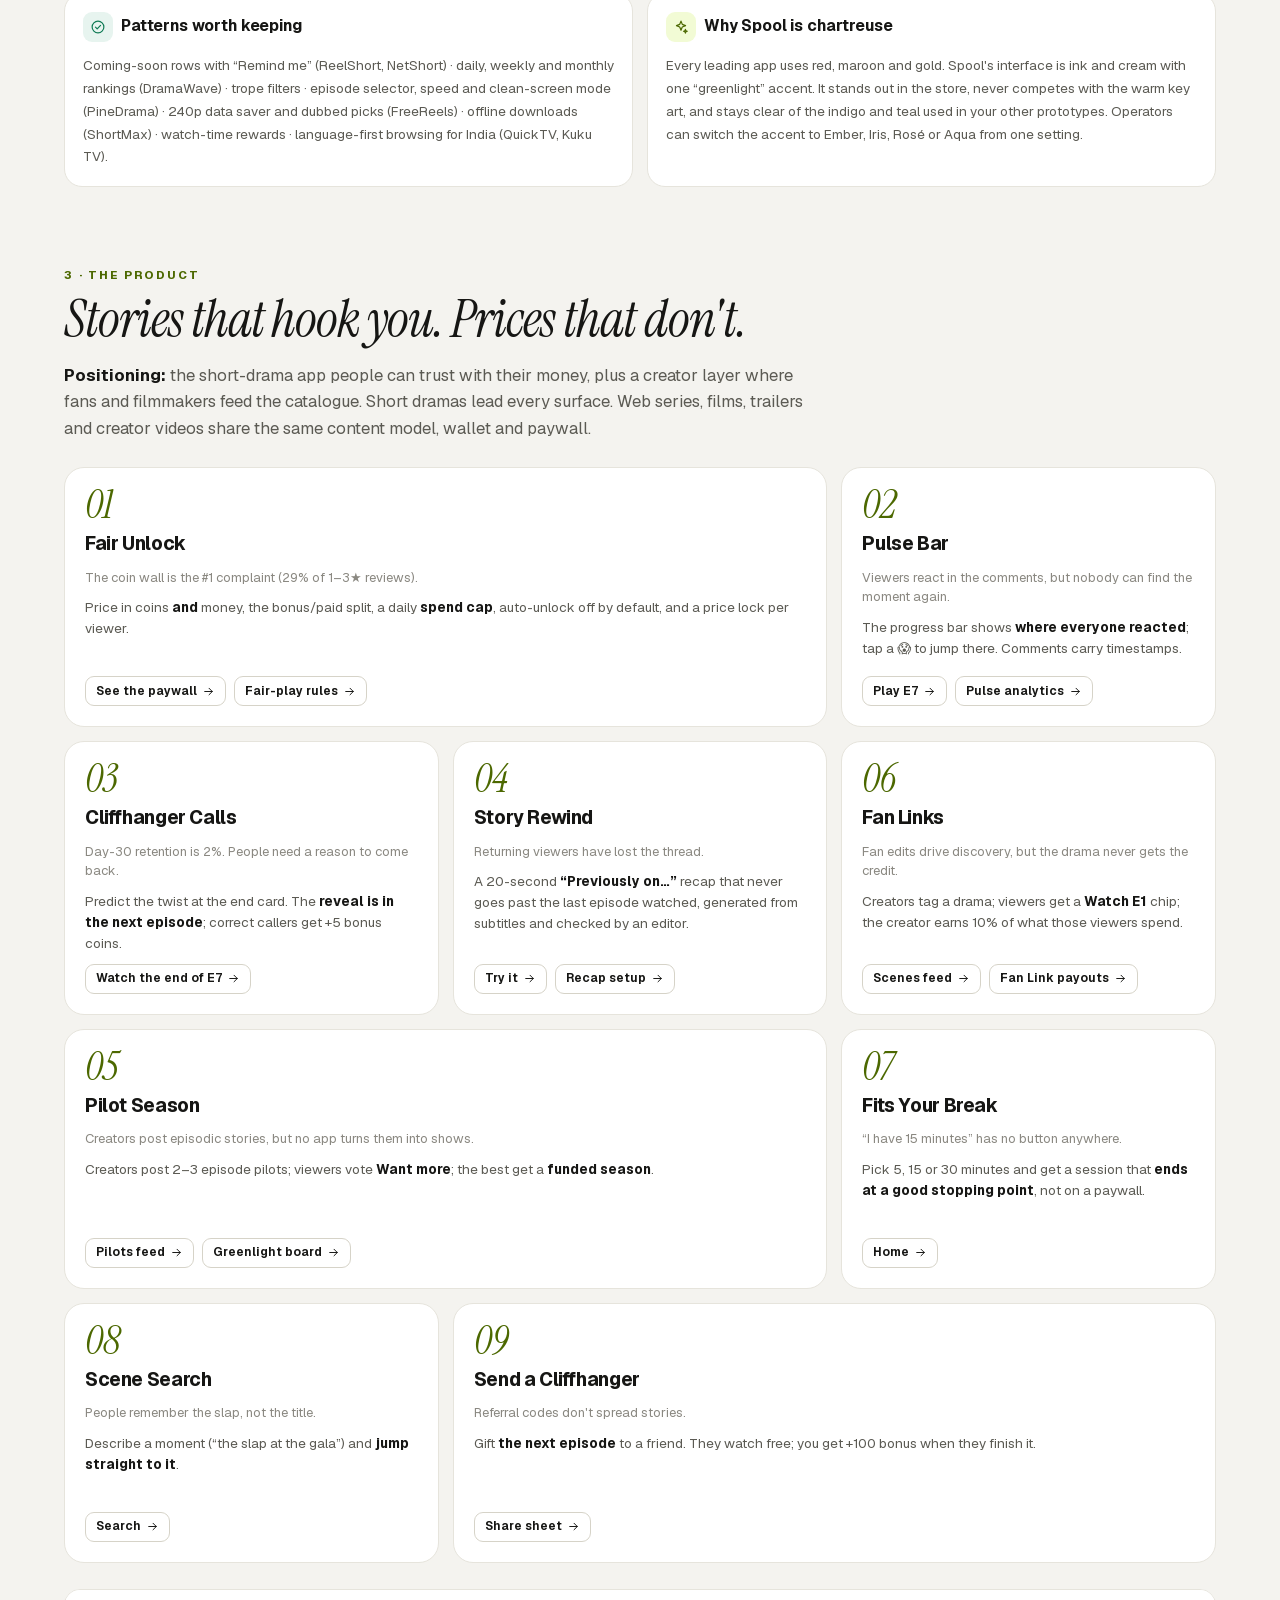
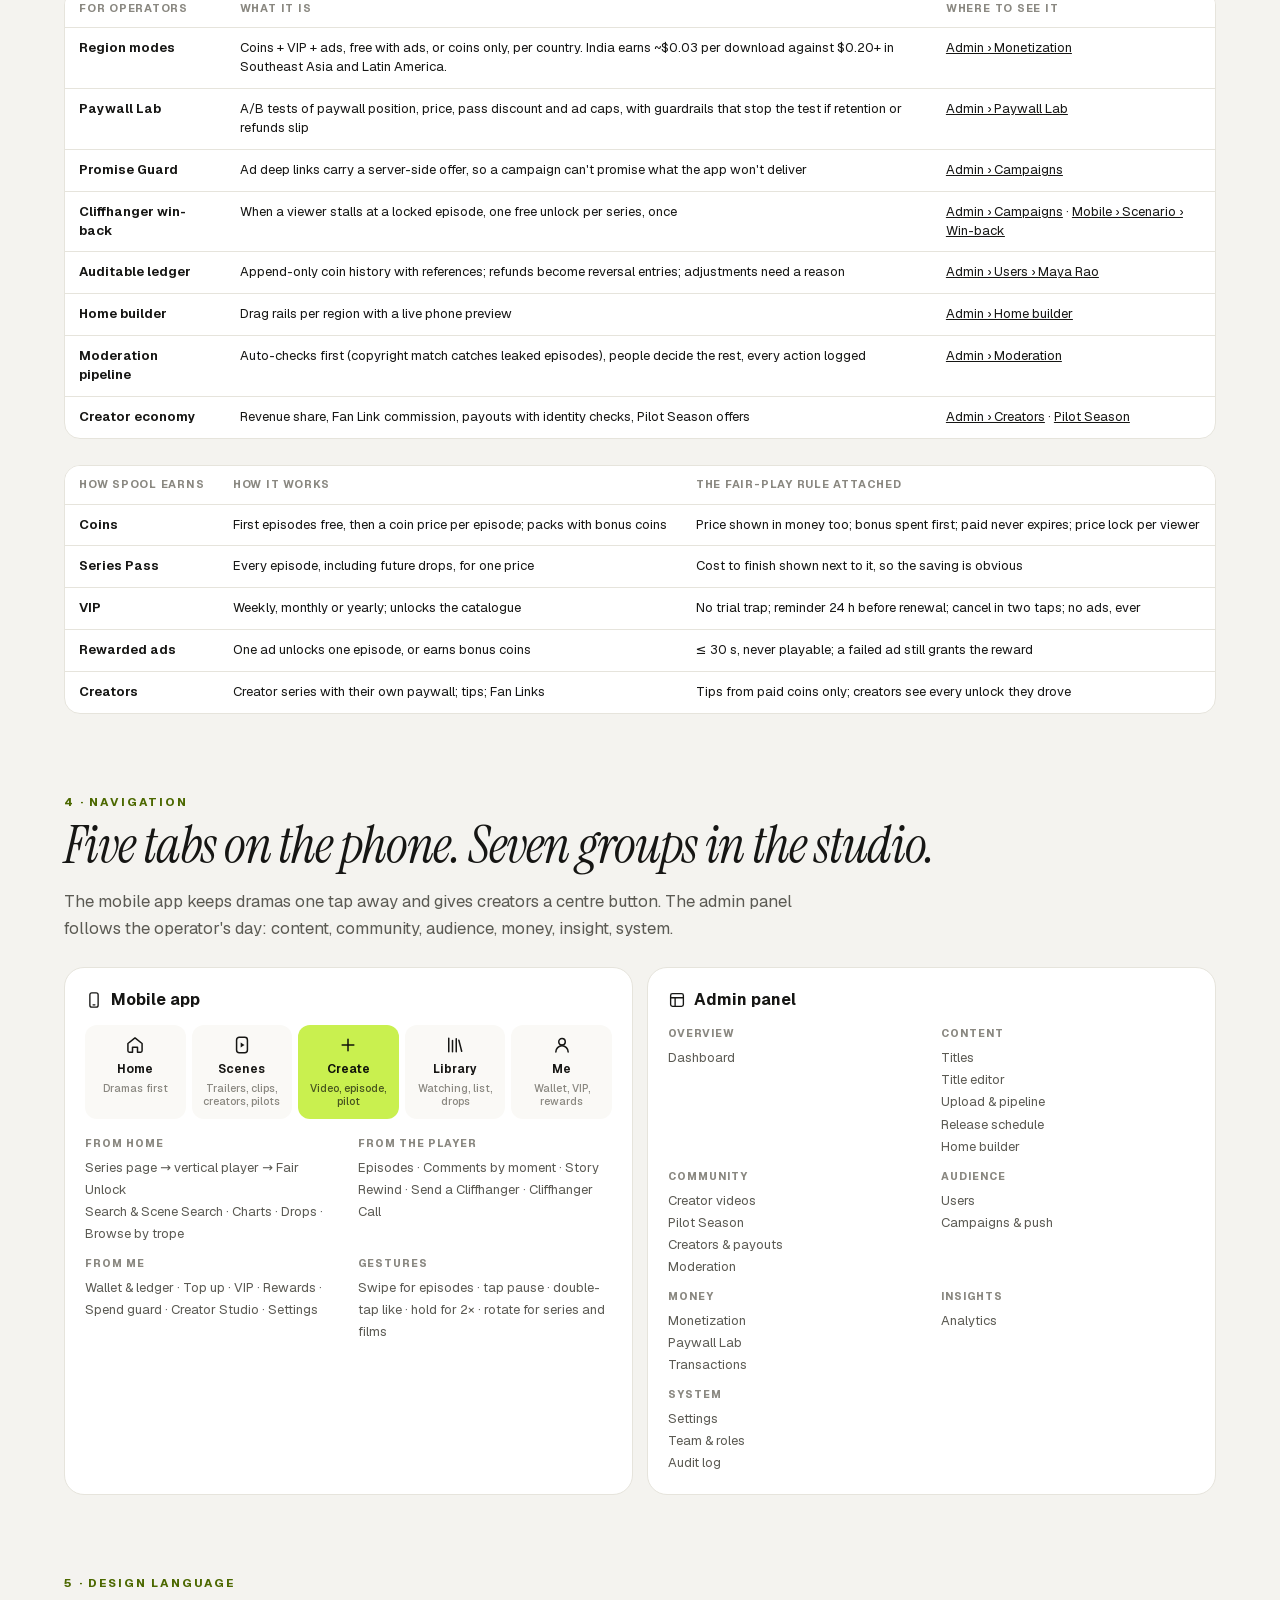
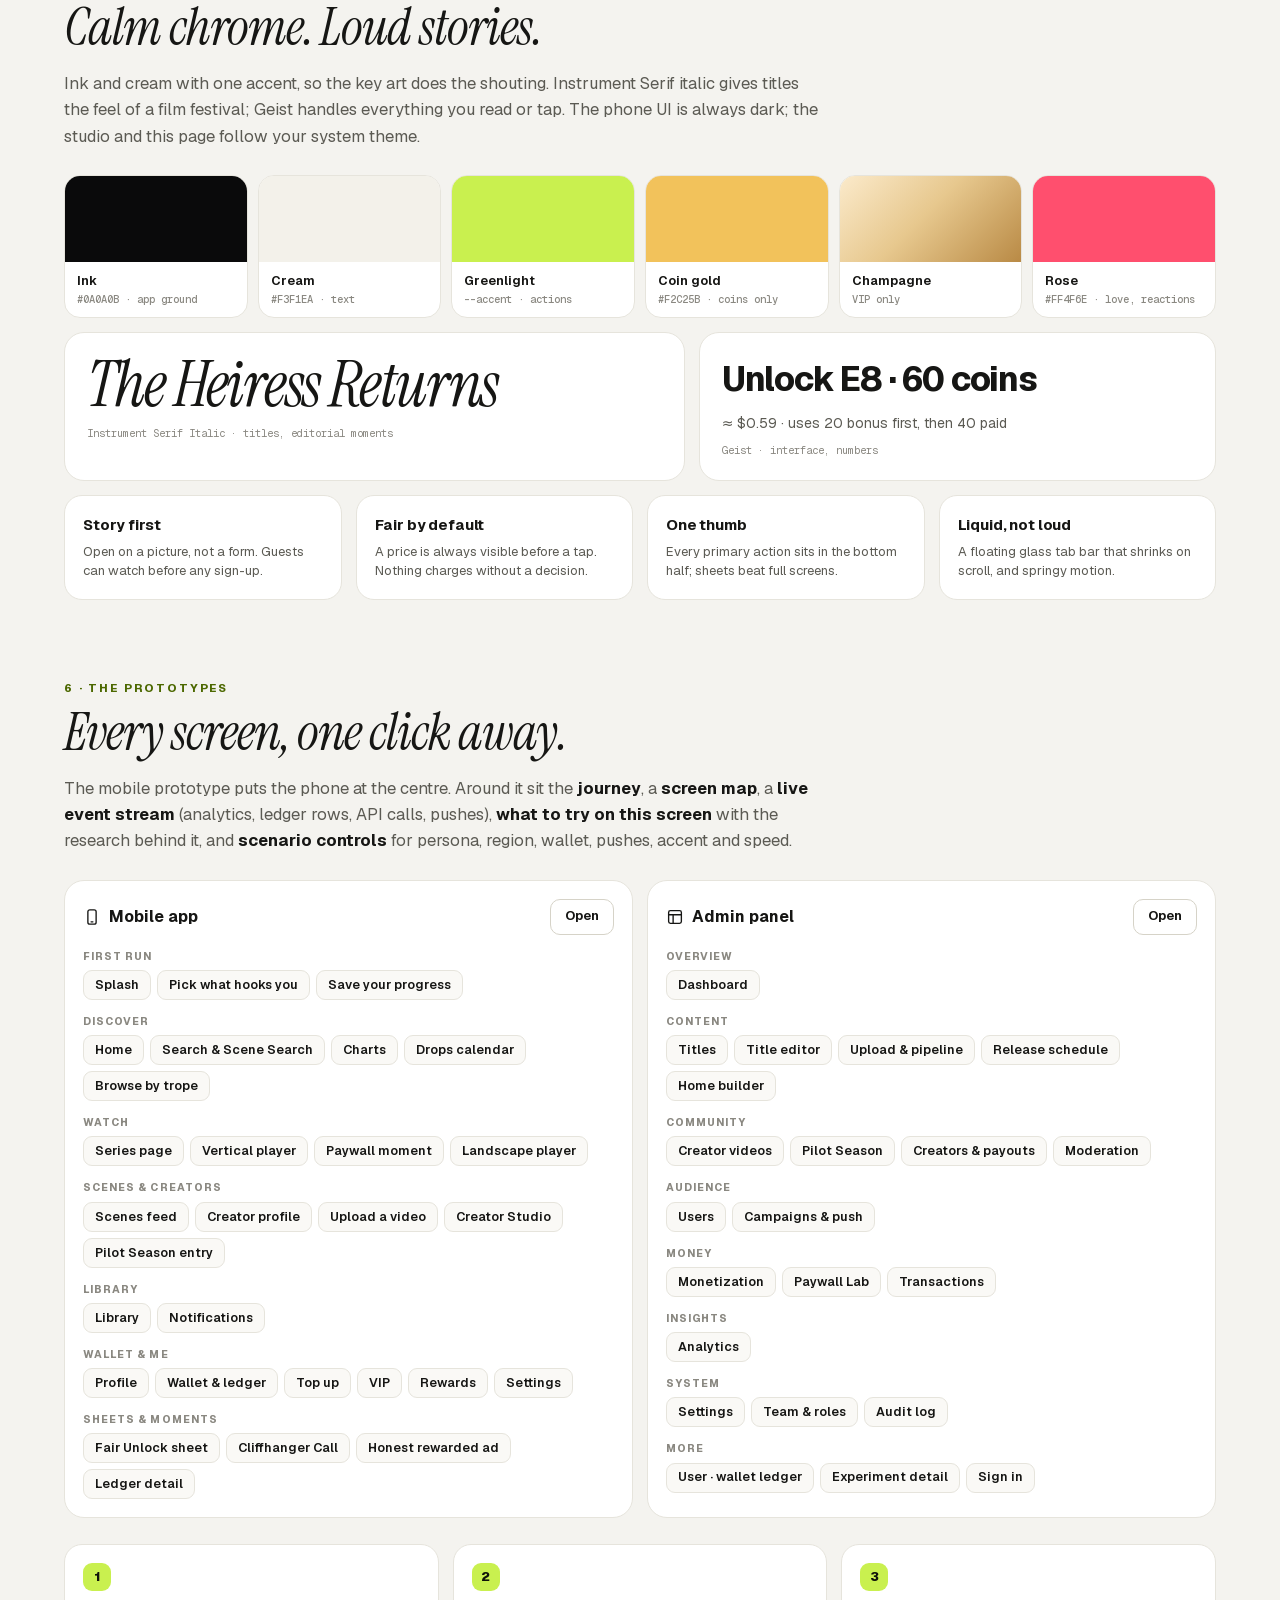
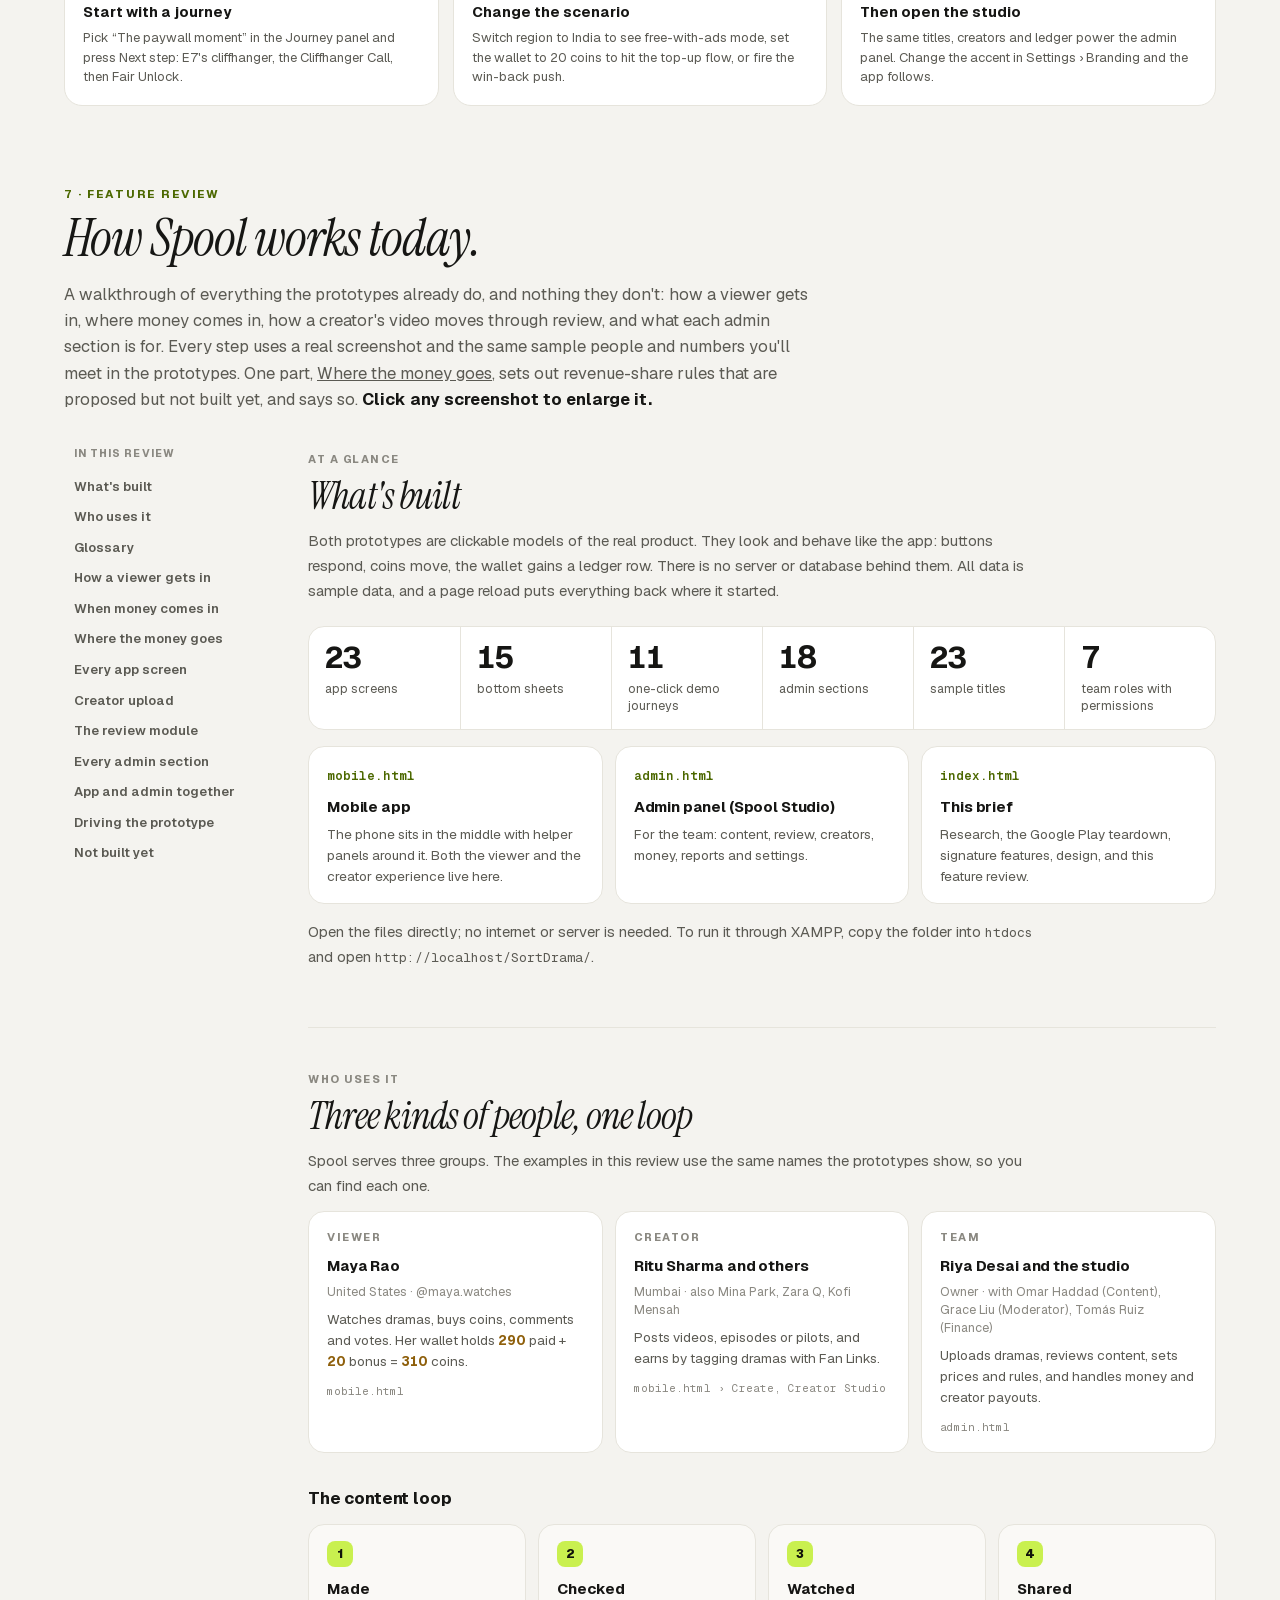
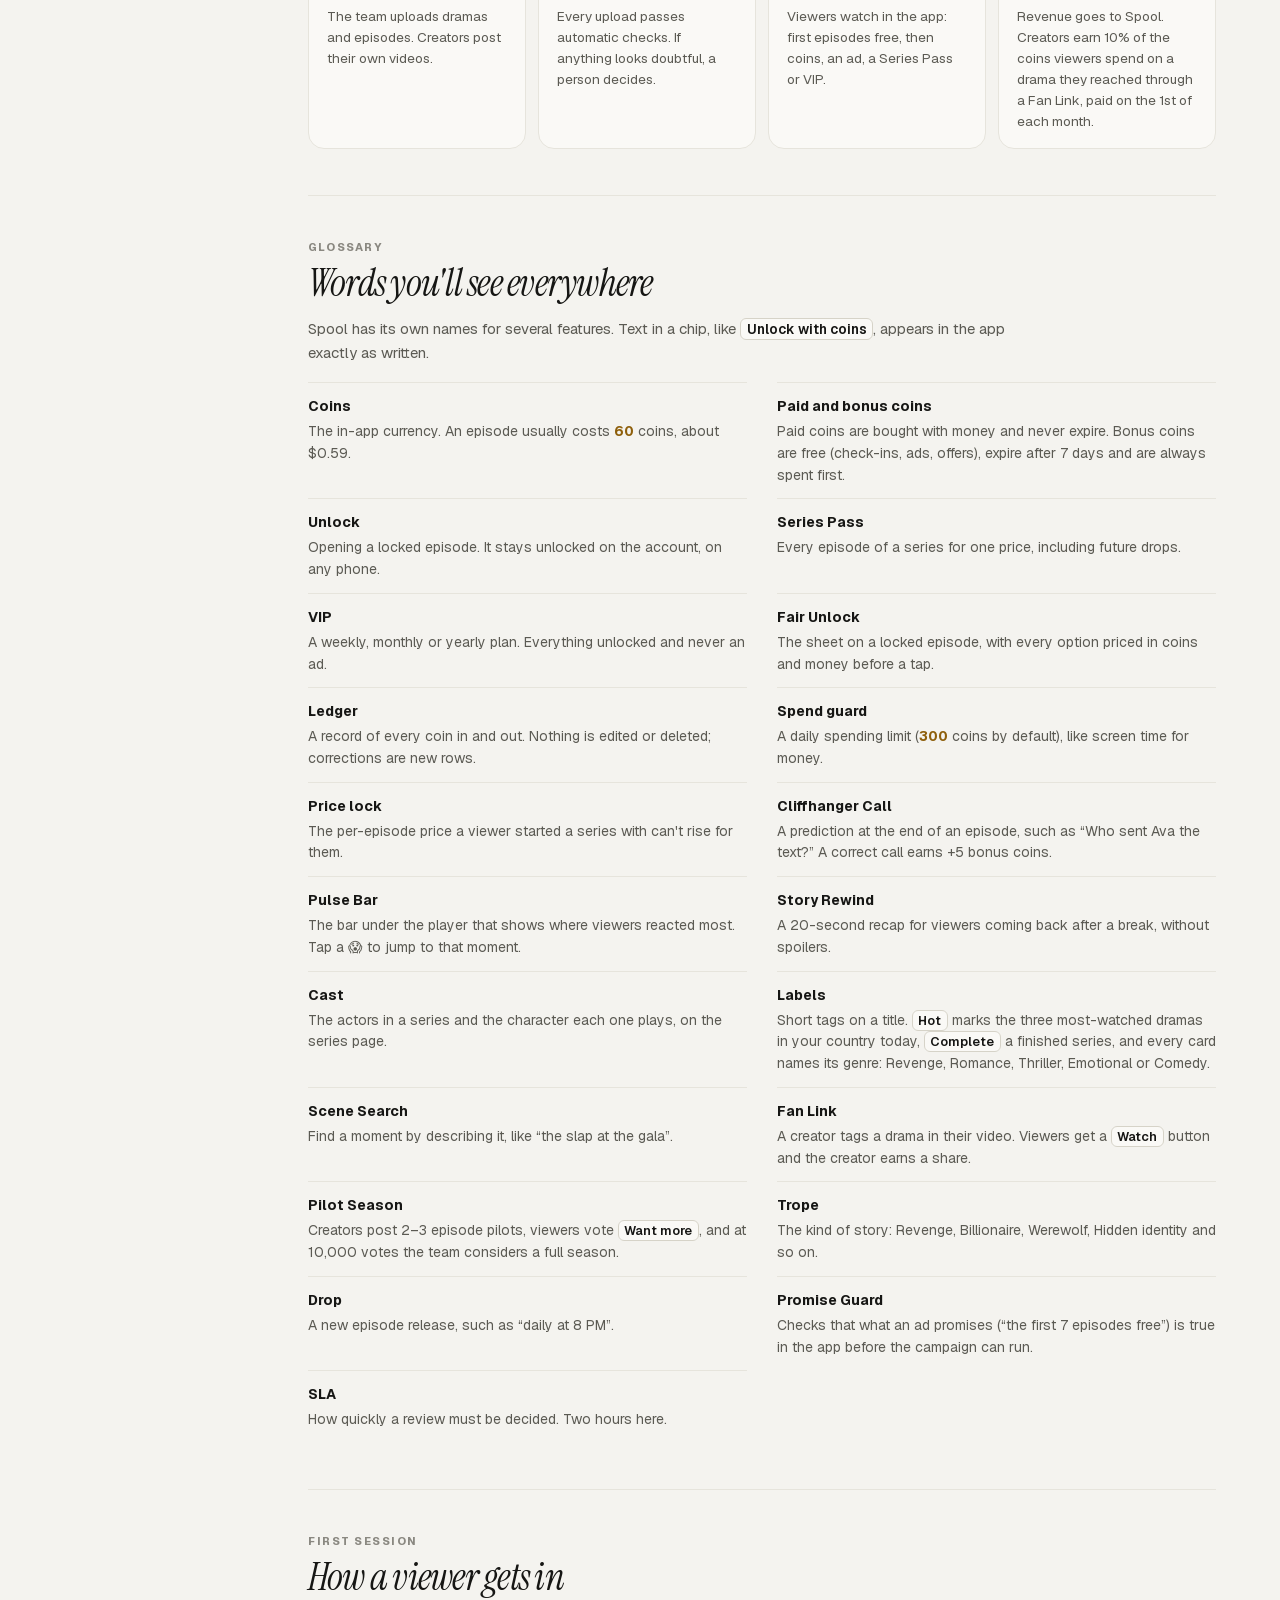
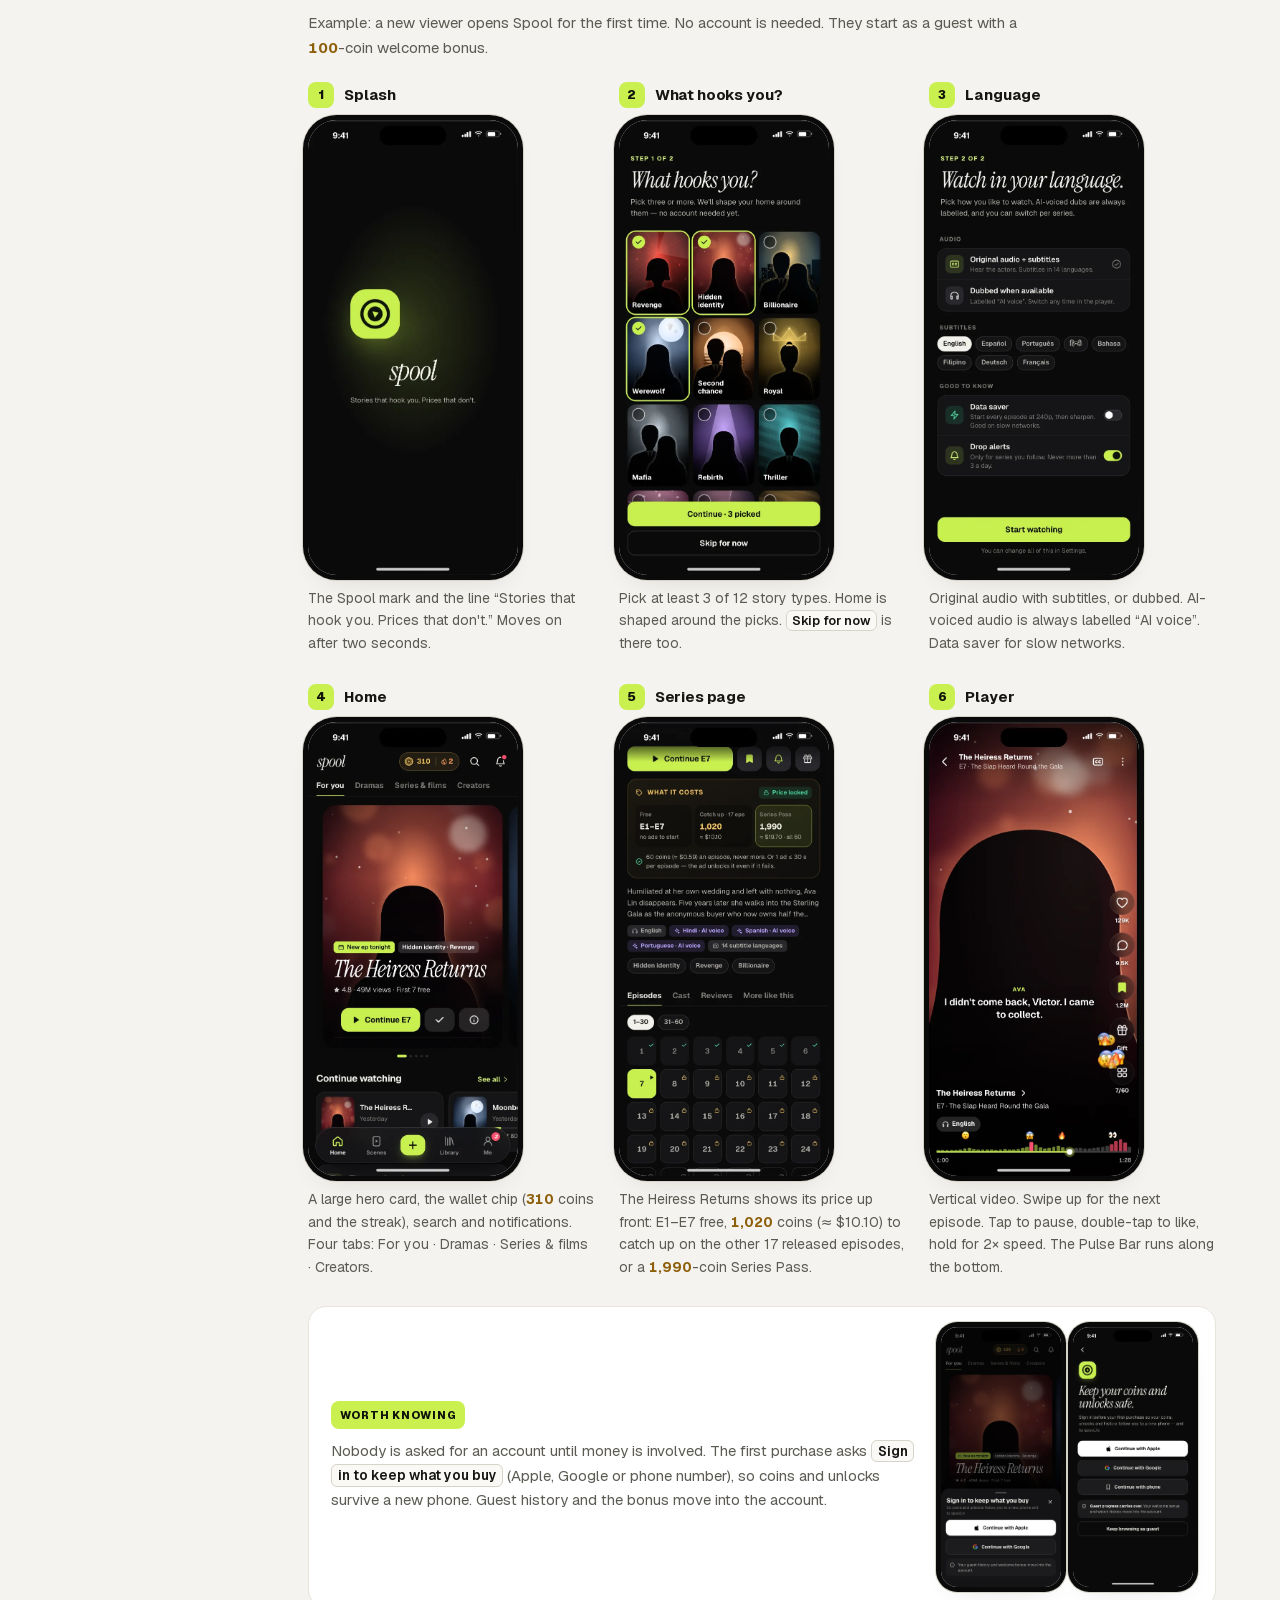
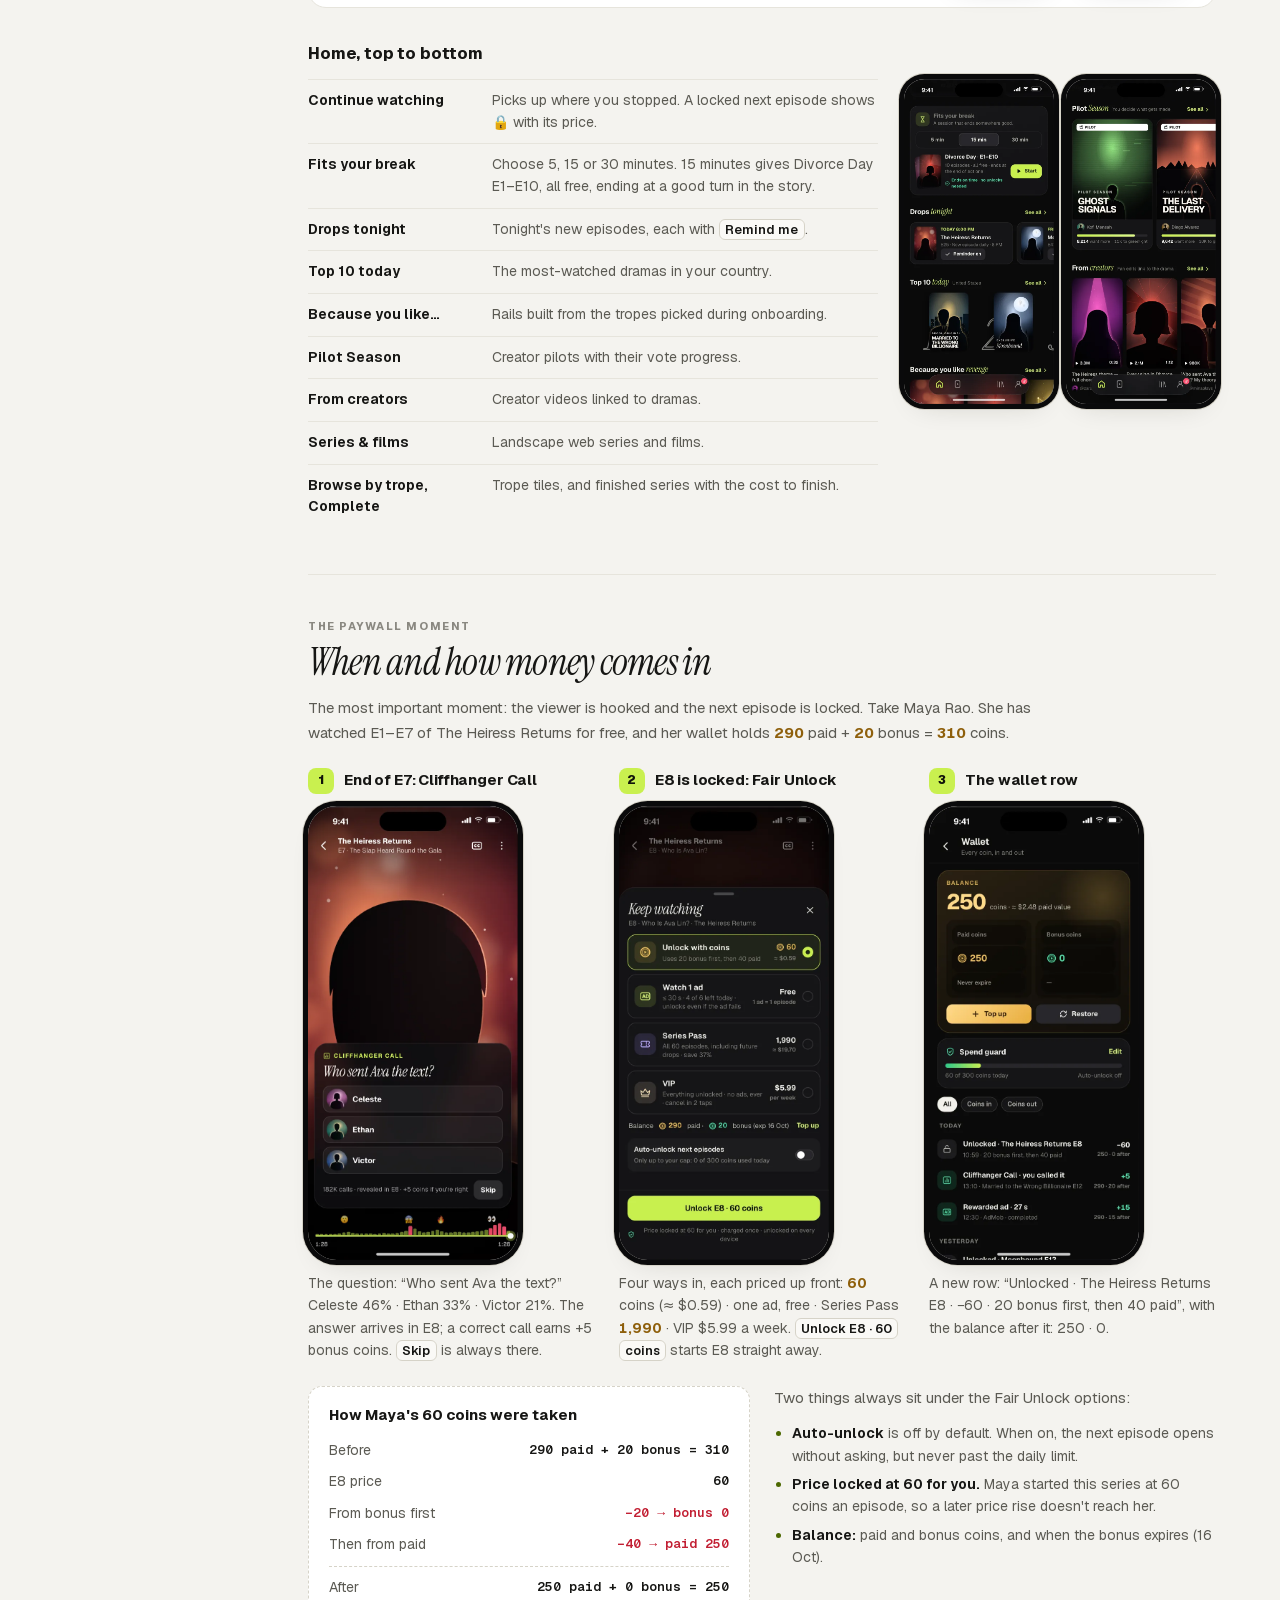
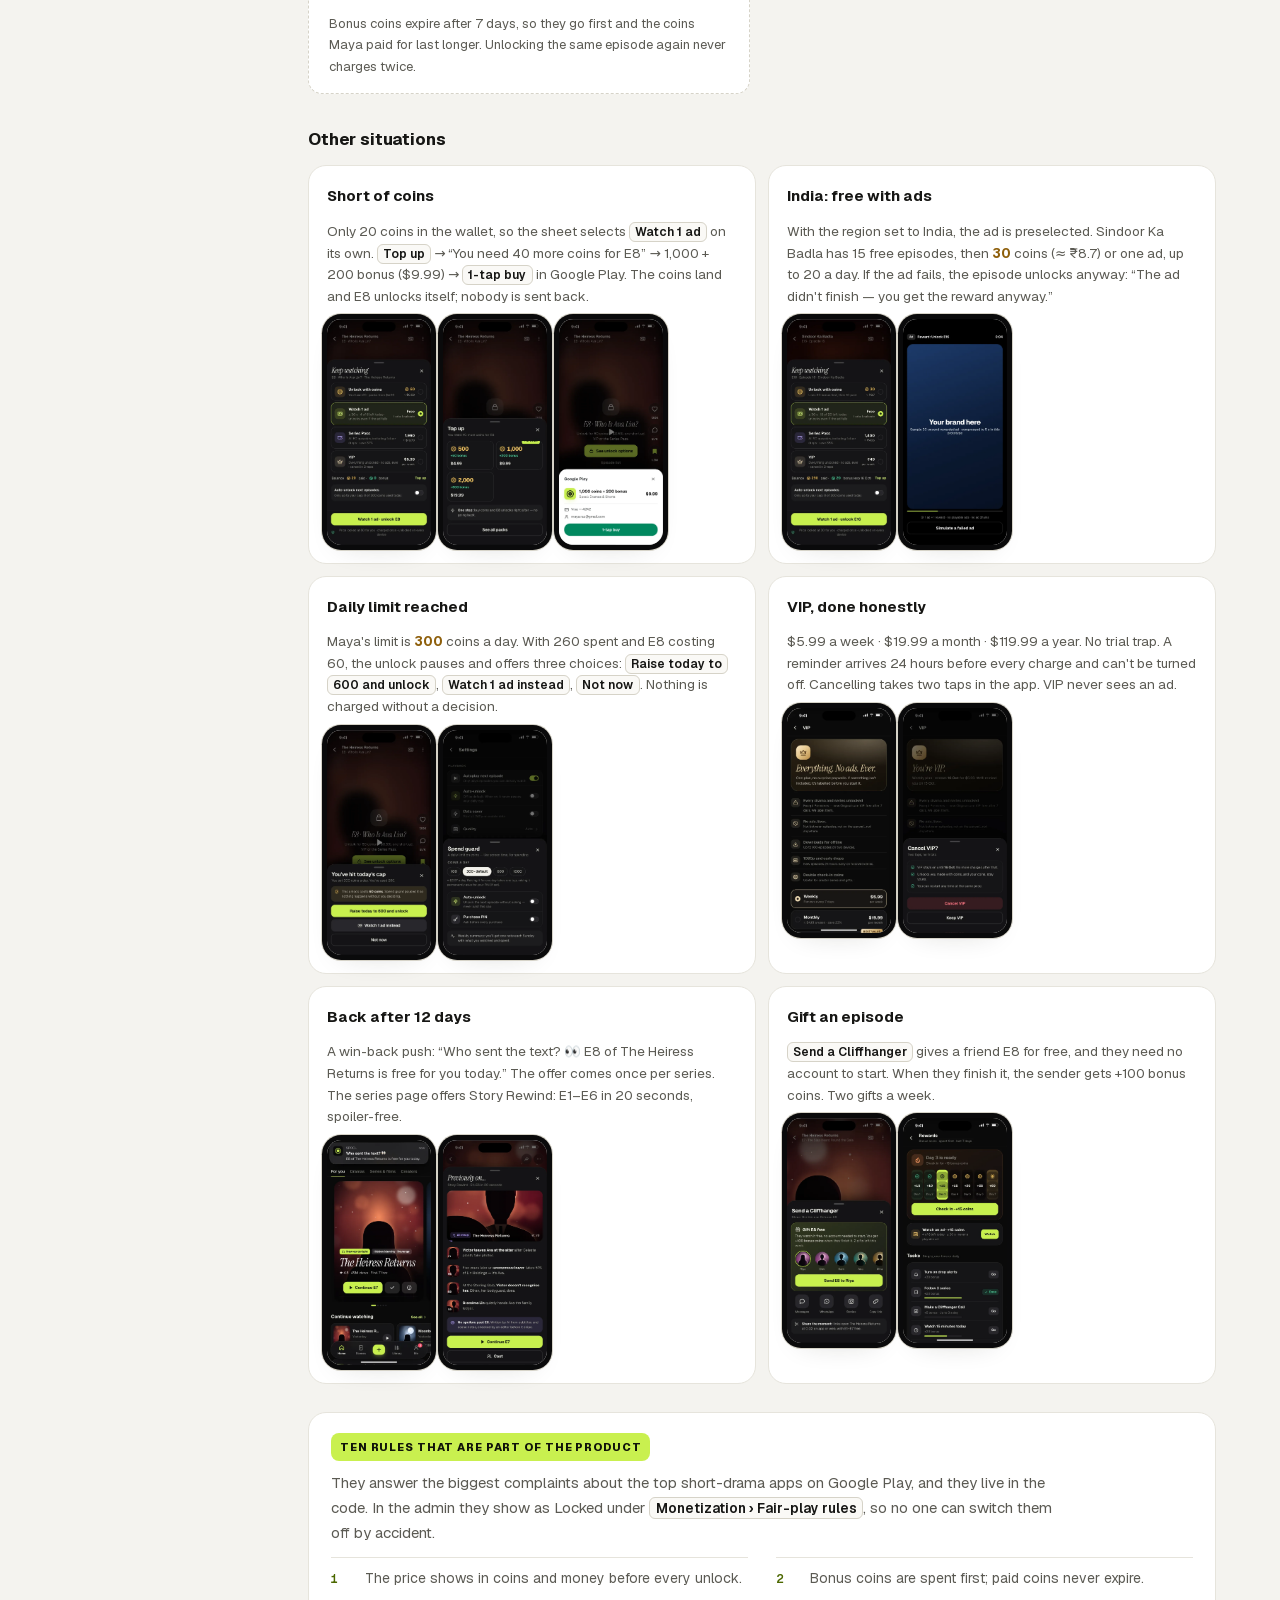
==== commit e570ddd2: "feat: add standalone app build tool and web client files" ====
--- a/index.html
+++ b/index.html
@@ -1160,6 +1160,7 @@
   </div>
 
   <script src="assets/js/icons.js"></script>
+  <script src="assets/js/photos.js"></script>
   <script src="assets/js/art.js"></script>
   <script src="assets/js/data.js"></script>
   <script>
--- a/assets/css/core.css
+++ b/assets/css/core.css
@@ -313,6 +313,7 @@
    through container units. */
 .poster {
   position: relative;
+  display: block; /* also when the markup uses a <span> (admin tables) */
   aspect-ratio: 2 / 3;
   border-radius: var(--r-sm);
   overflow: hidden;
@@ -324,6 +325,7 @@
   position: absolute; inset: 0;
   width: 100%; height: 100%;
   object-fit: cover;
+  object-position: 50% 28%; /* photos are 9:16 with the face up top; keep it when a card crops them */
 }
 .poster::after {
   content: "";
